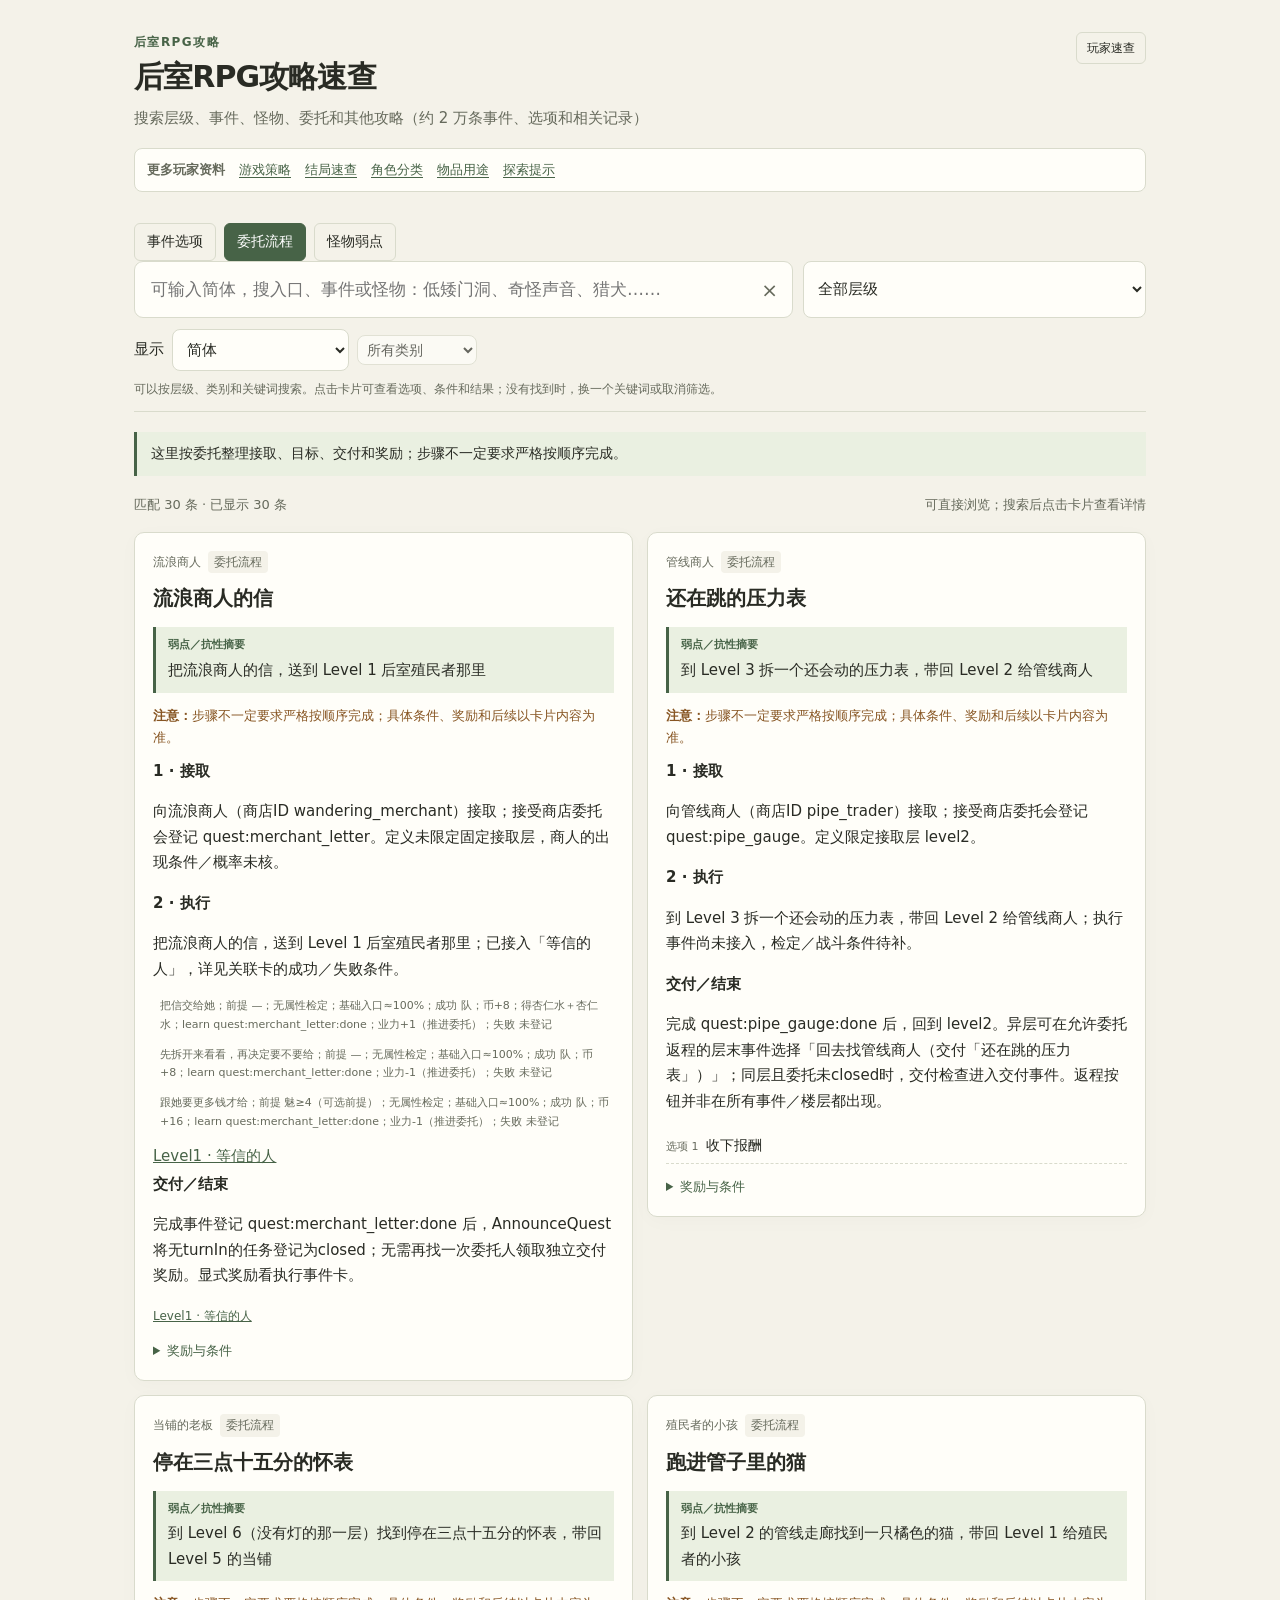
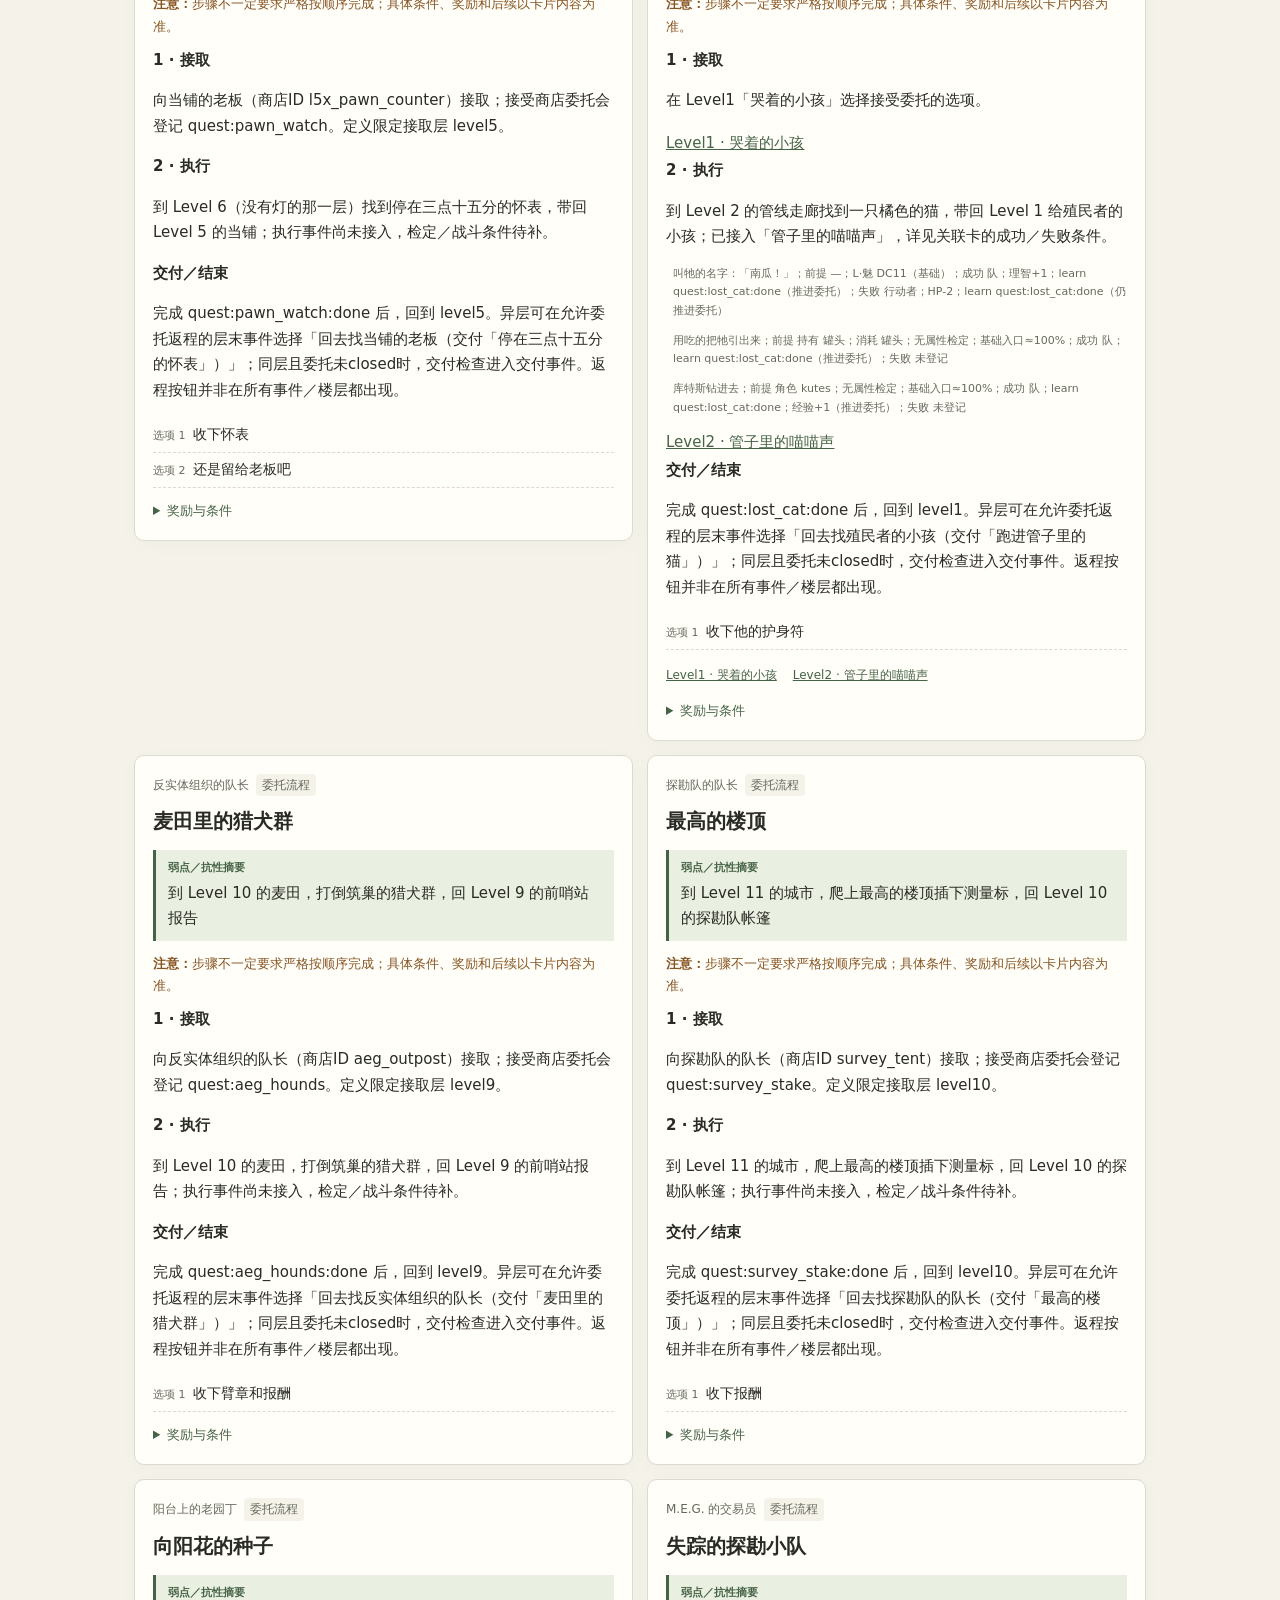
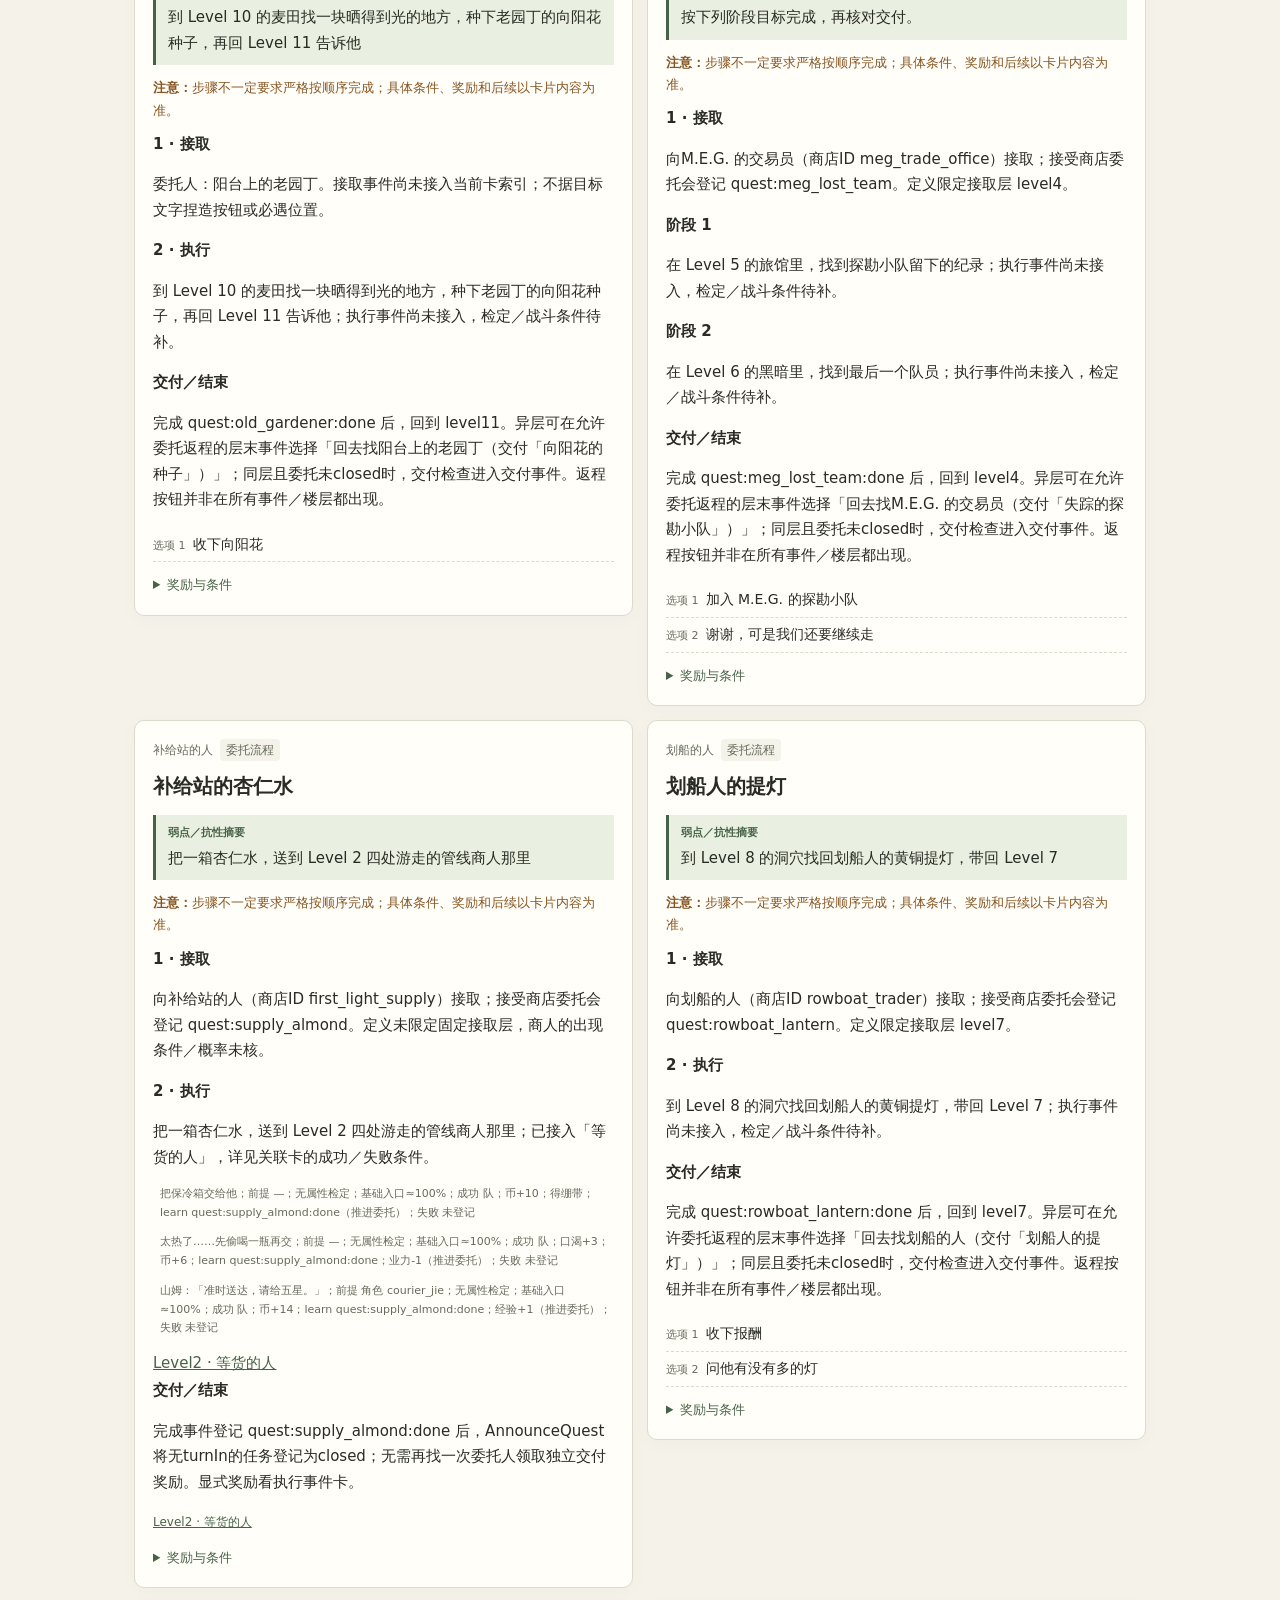
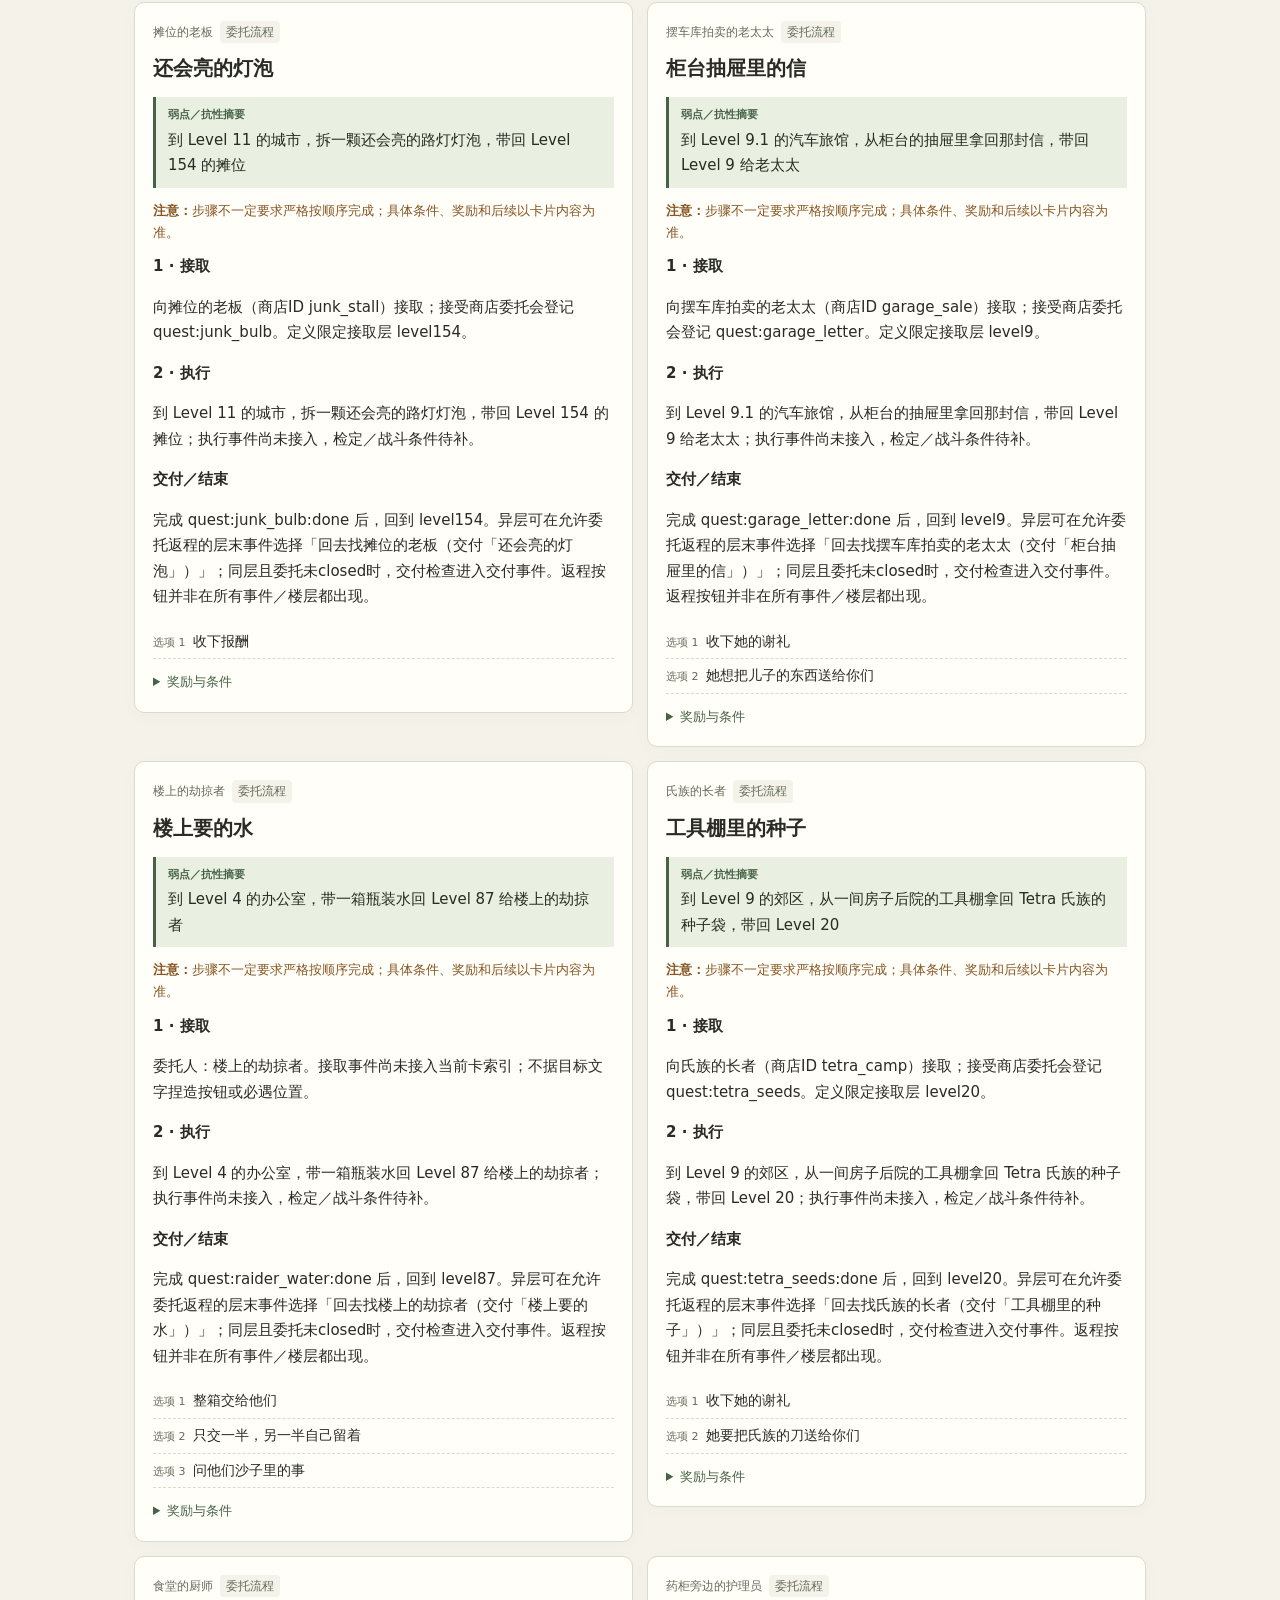
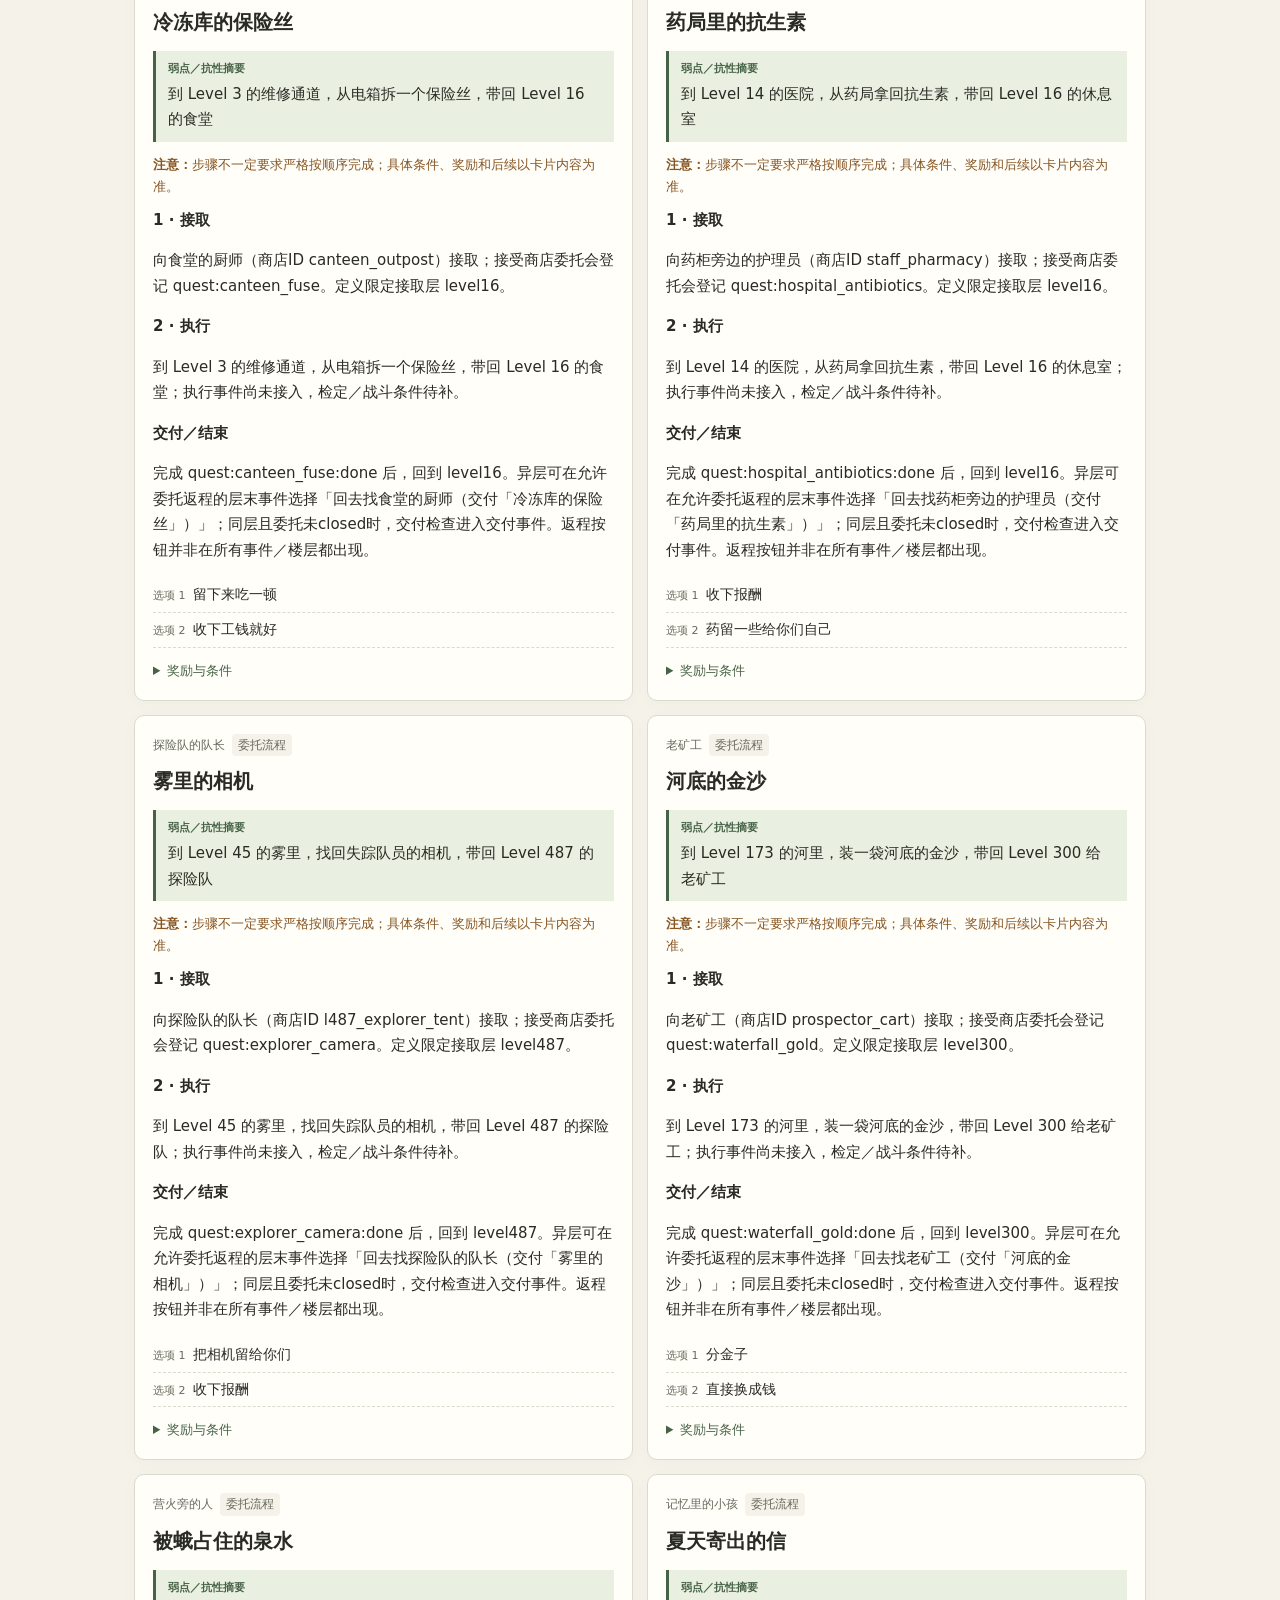
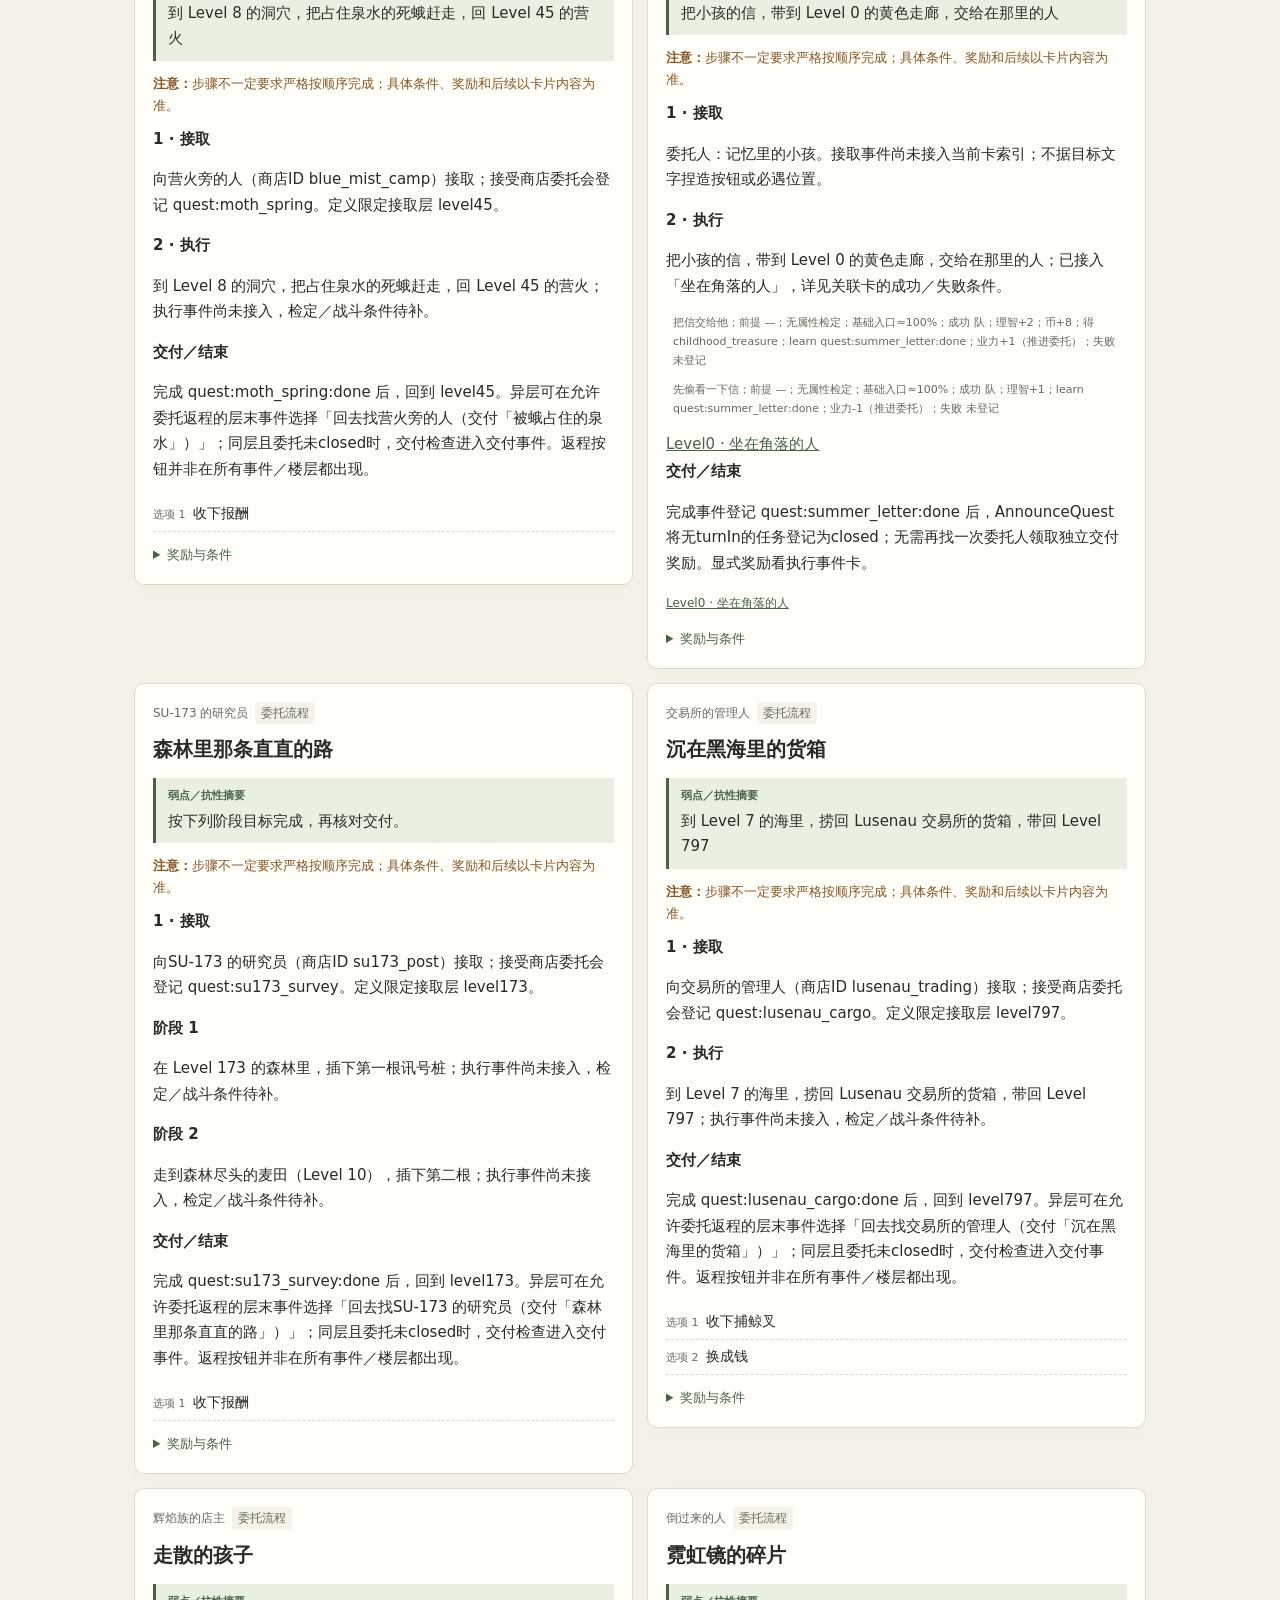
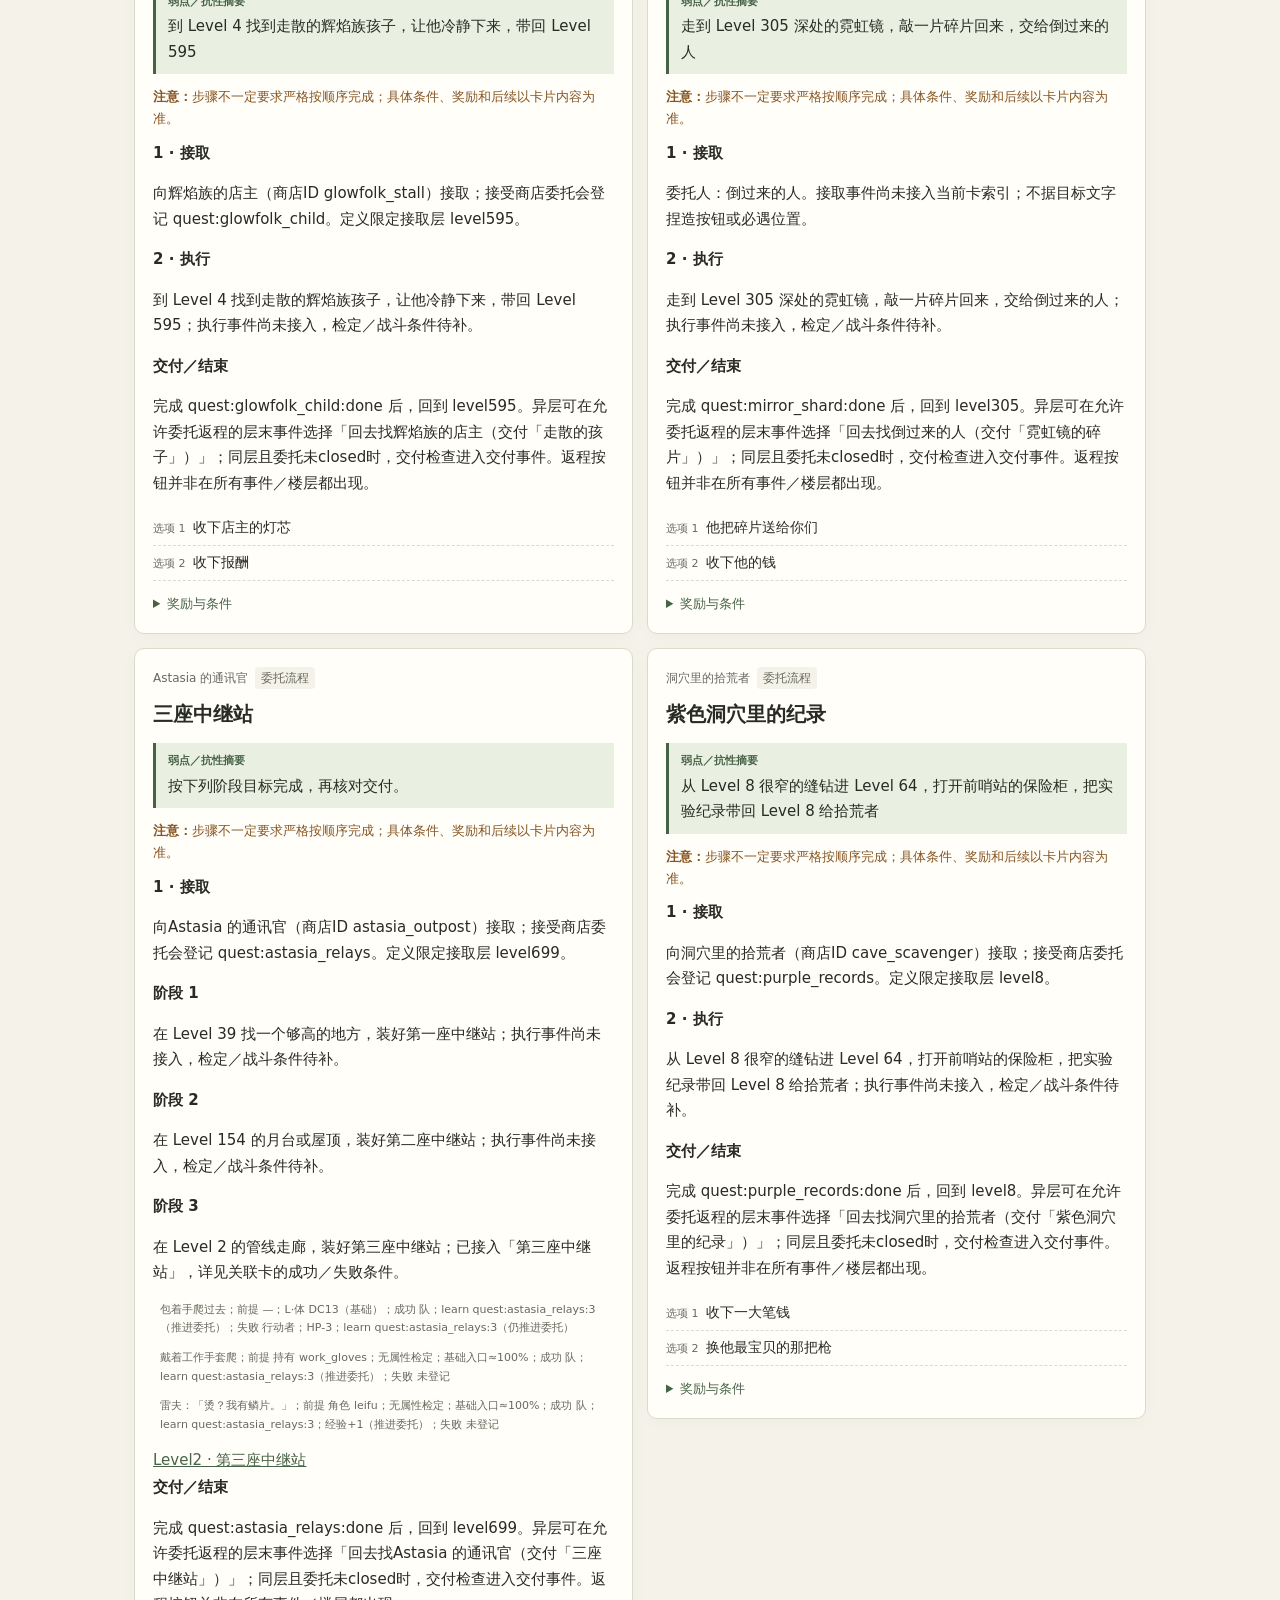
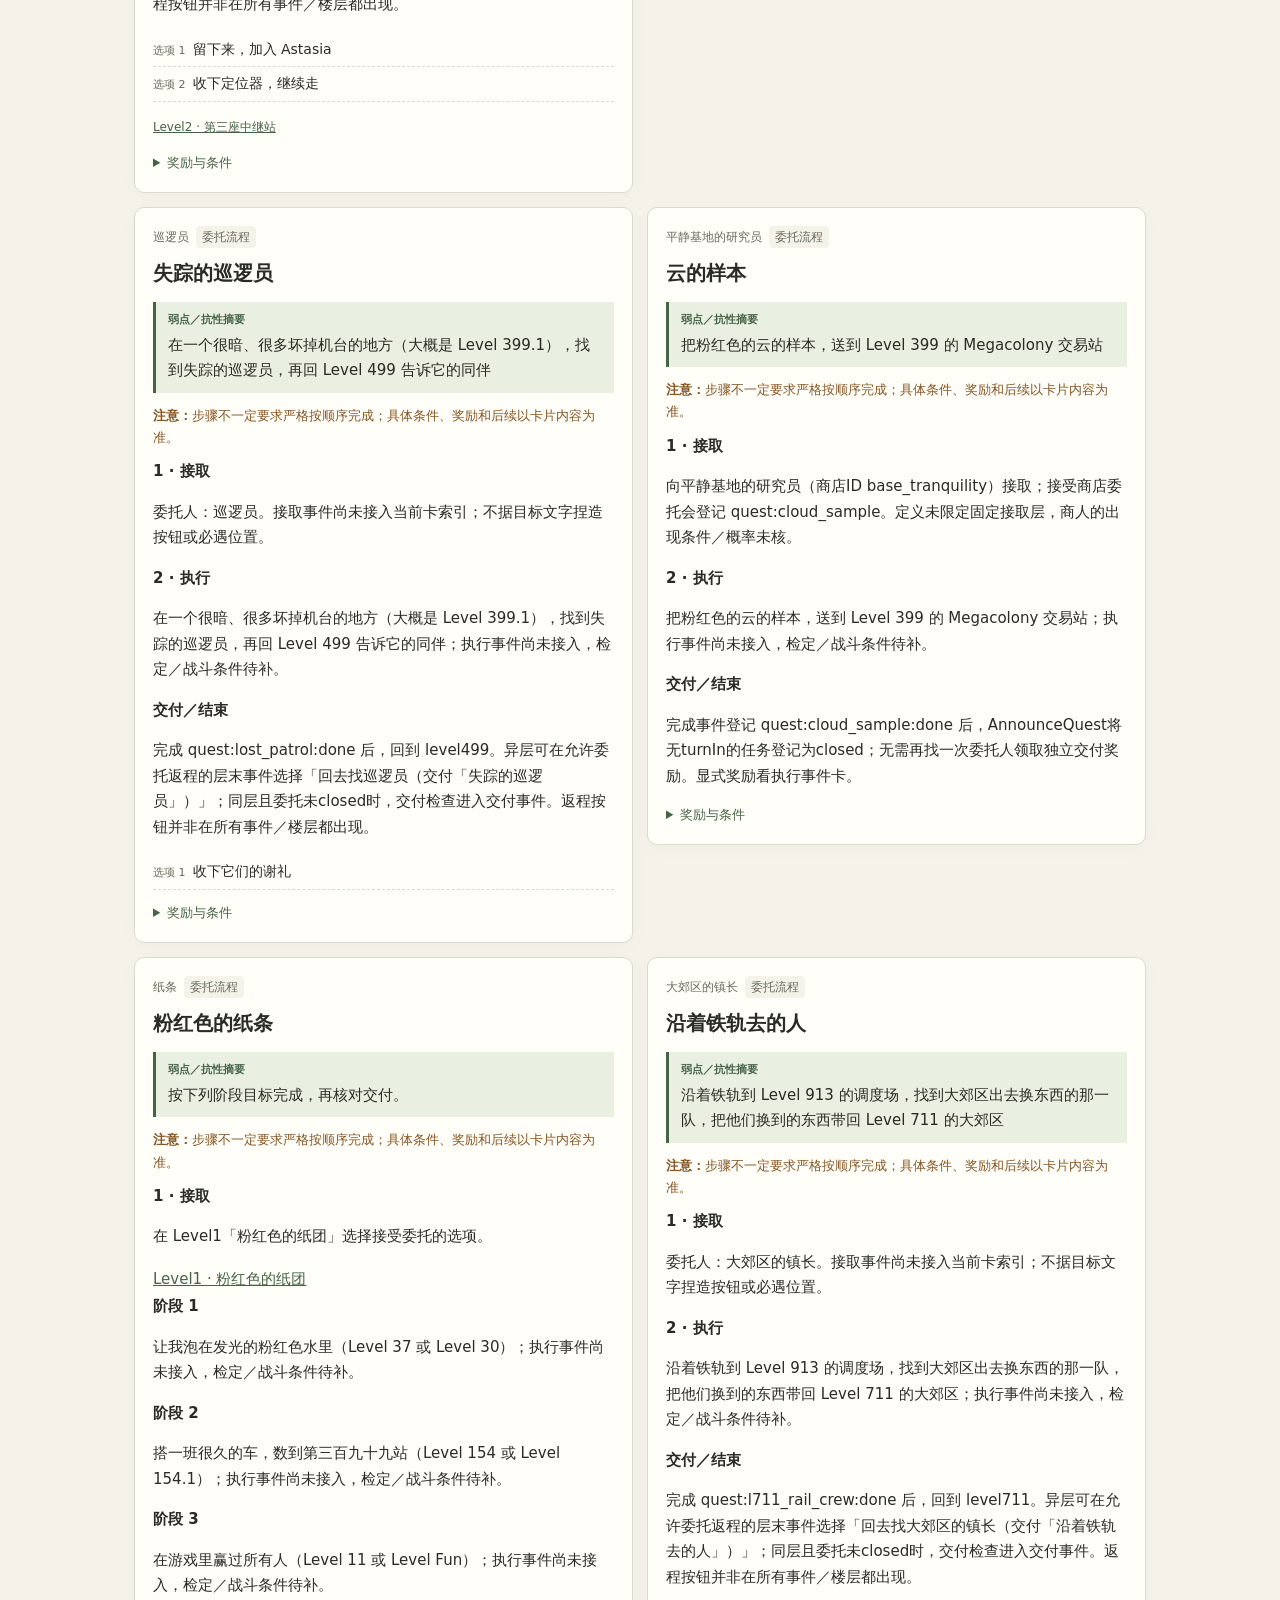
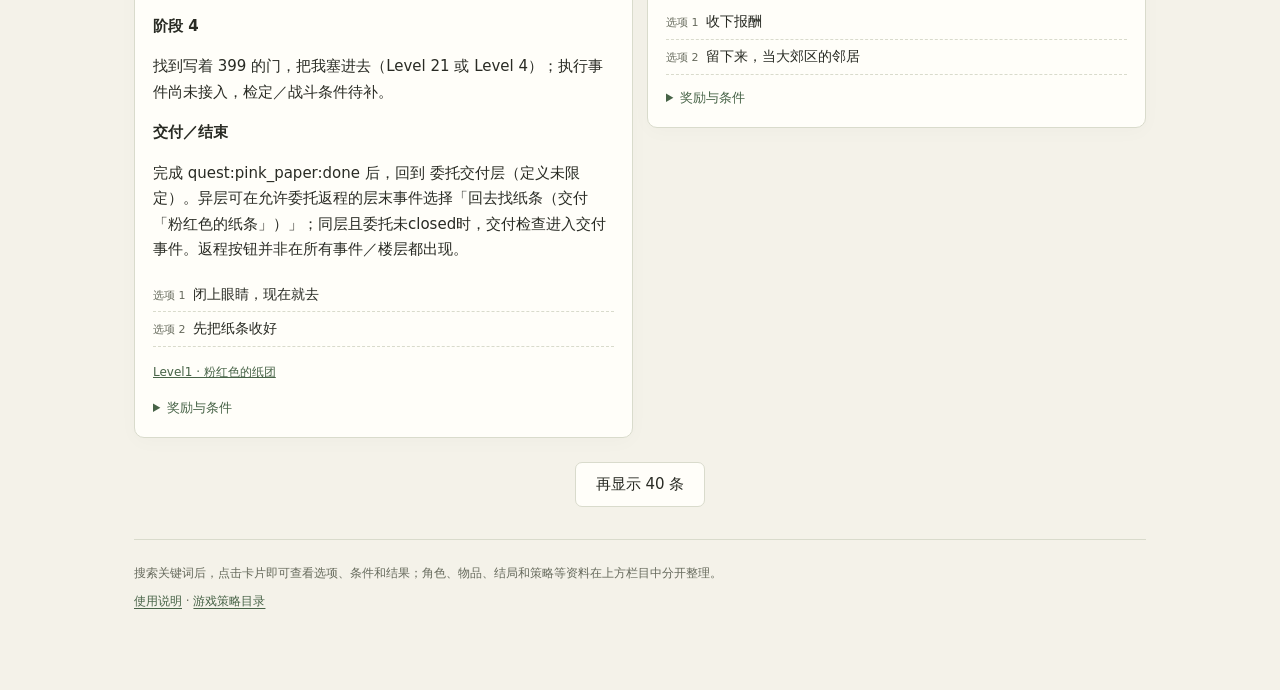
==== 委托攻略.html @ 02fa4f11 "后室探索手册" ====
<!doctype html><html lang="zh-CN"><meta charset="utf-8"><meta name="viewport" content="width=device-width,initial-scale=1"><title>后室RPG攻略速查</title><script>const p=new URLSearchParams(location.search);p.set('view','quests');location.replace('index.html?'+p.toString()+location.hash)</script><p><a href="index.html?view=quests">进入速查</a></p></html>
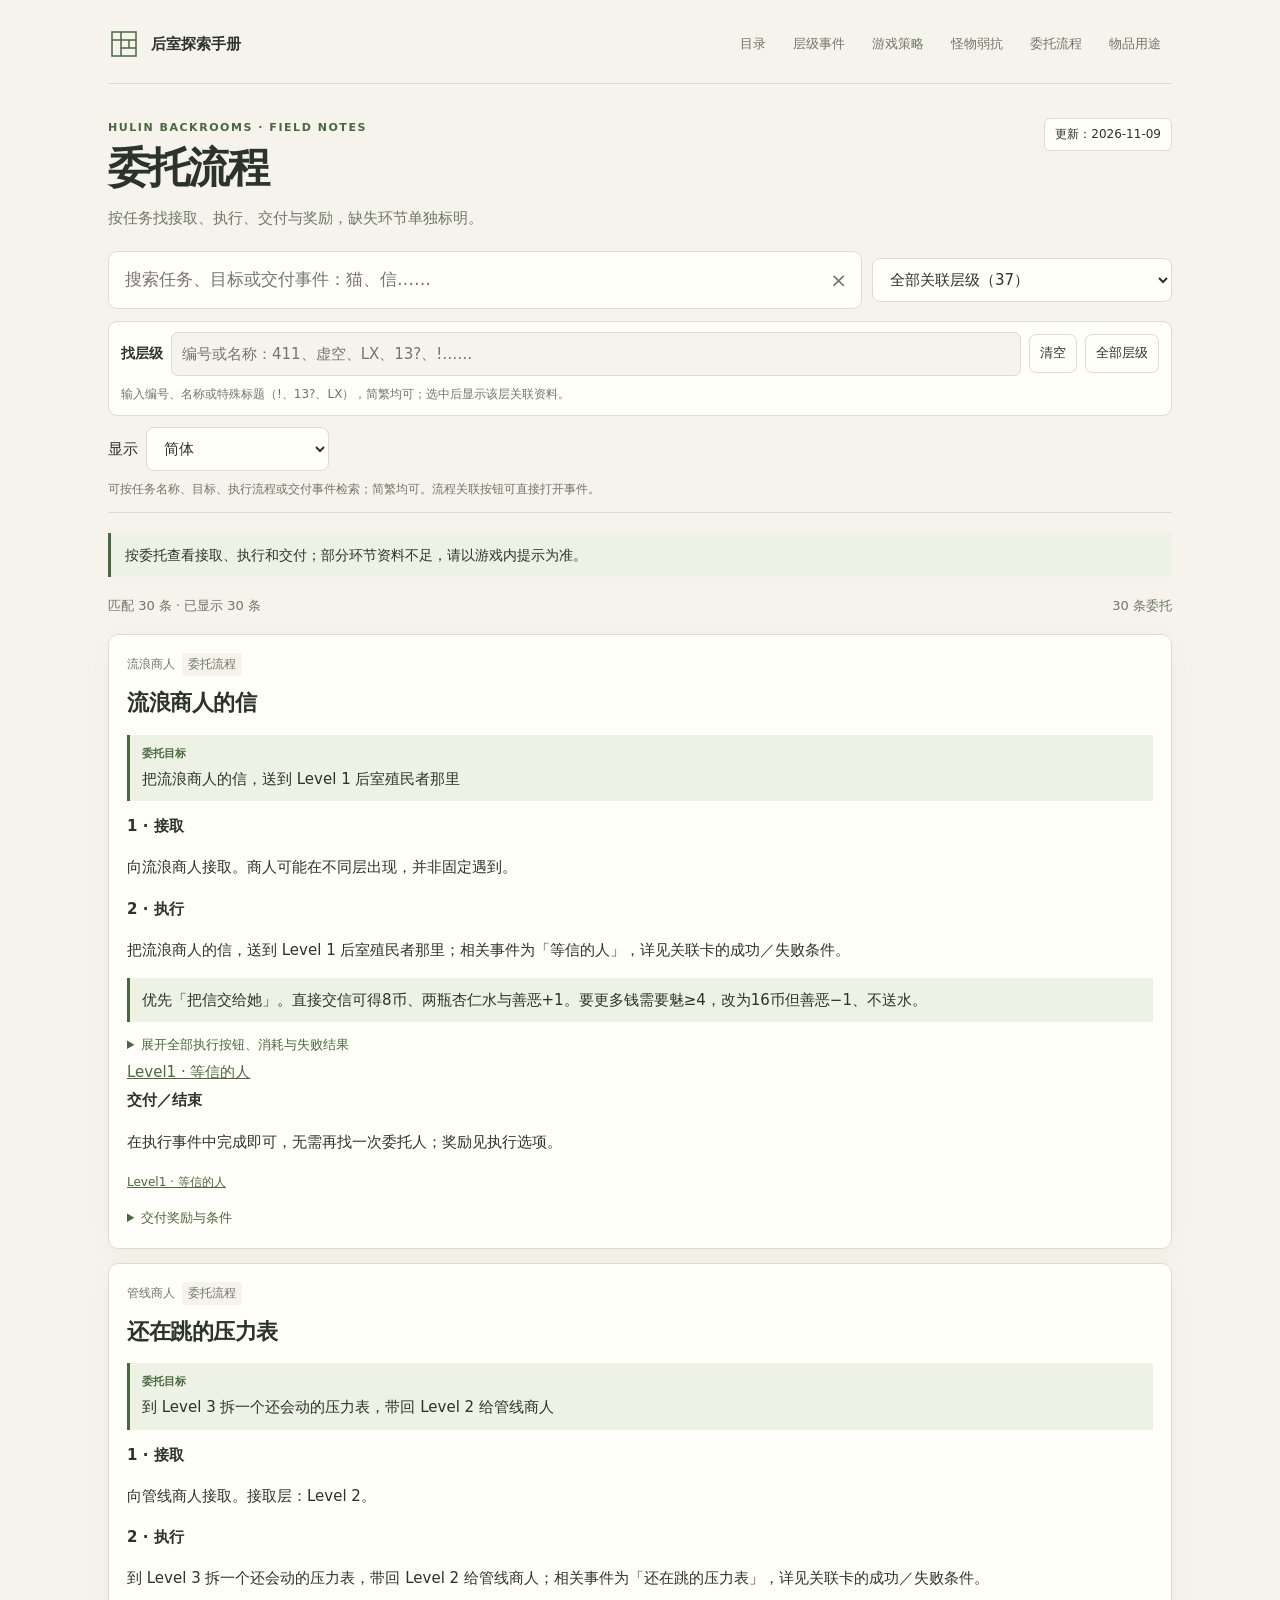
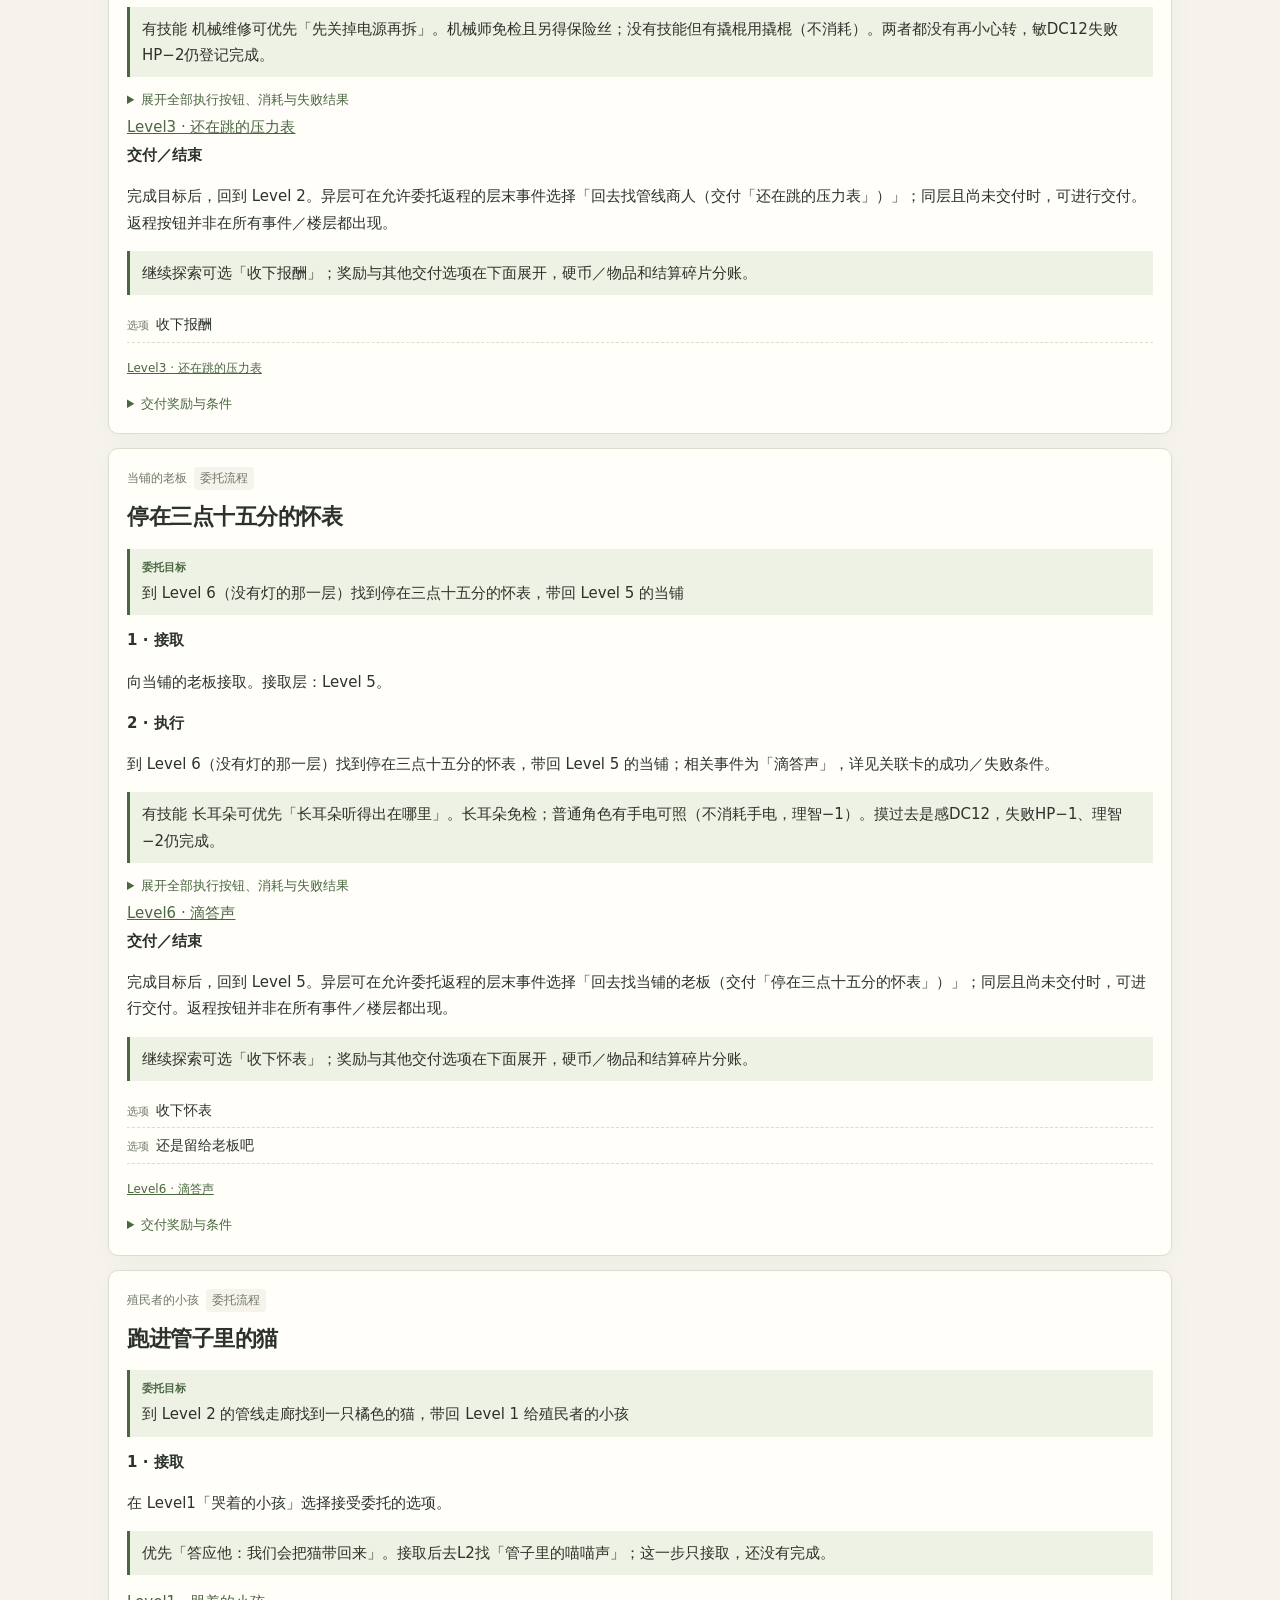
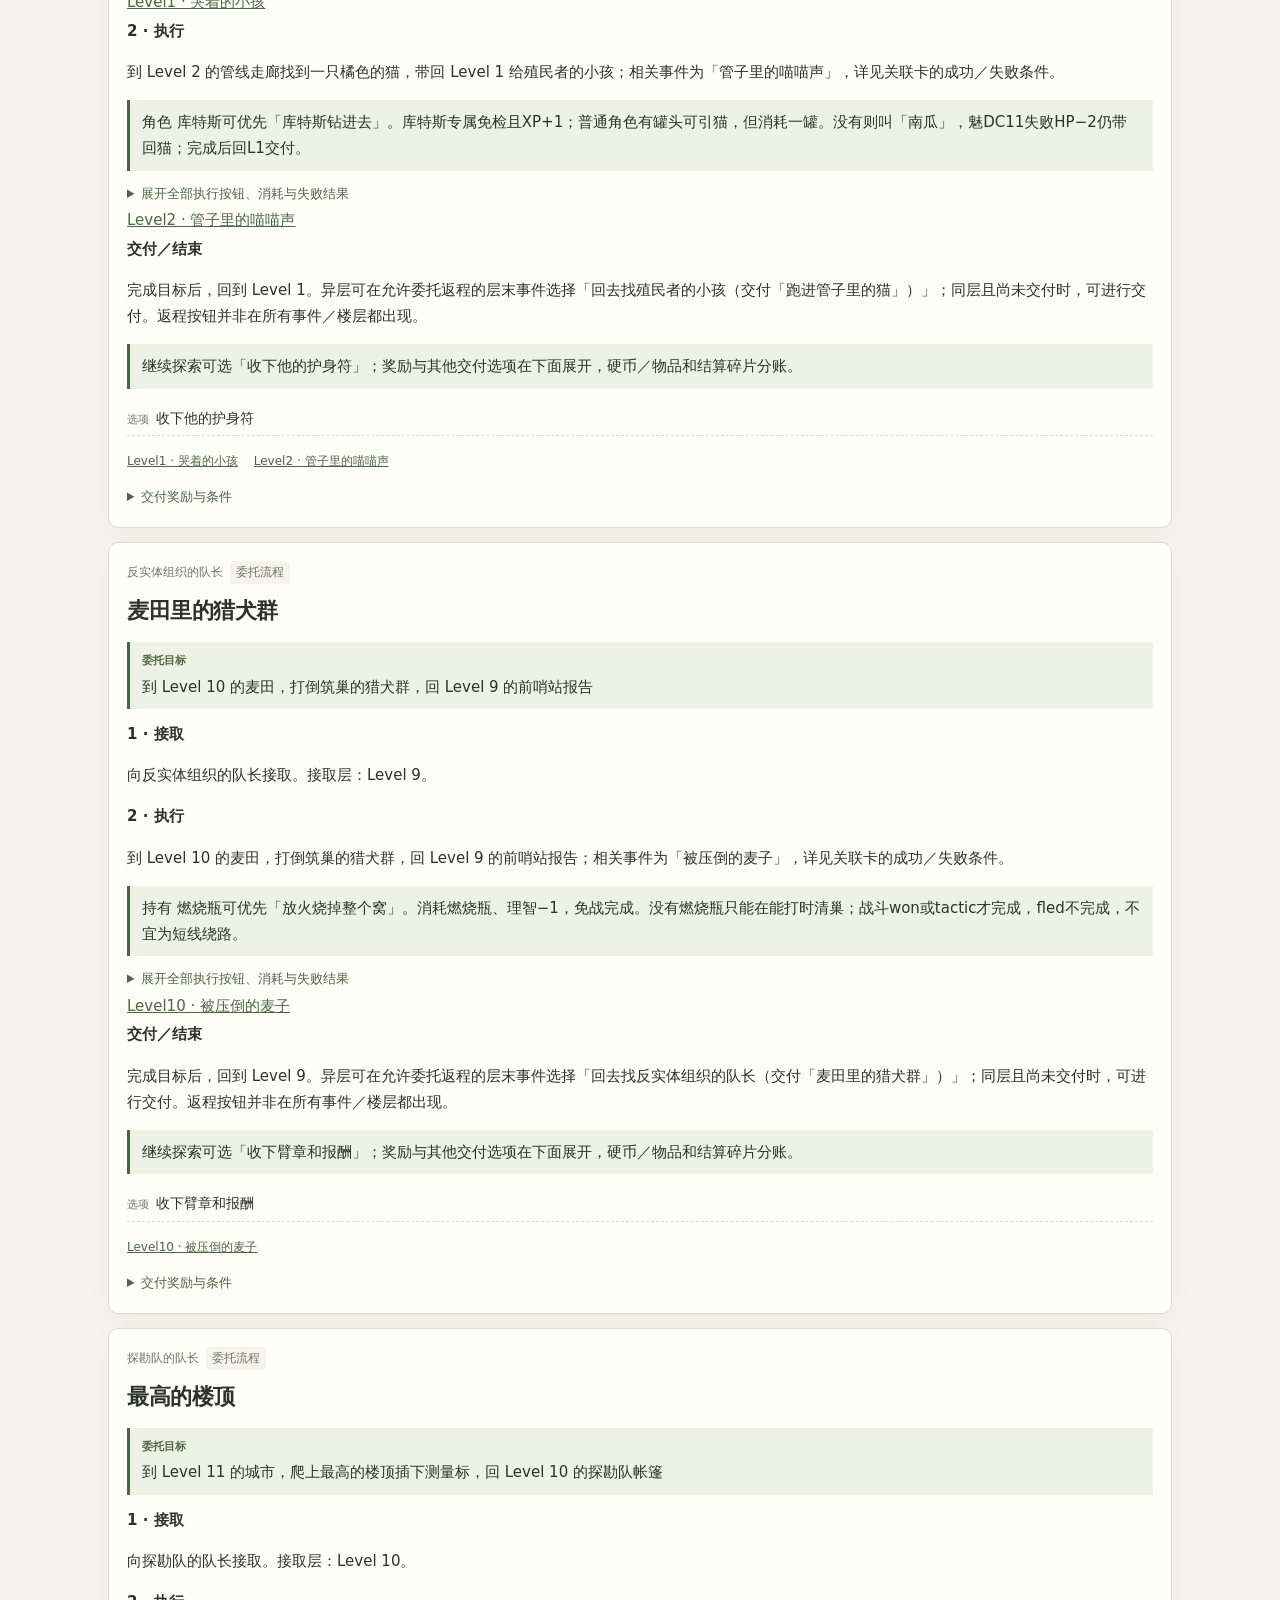
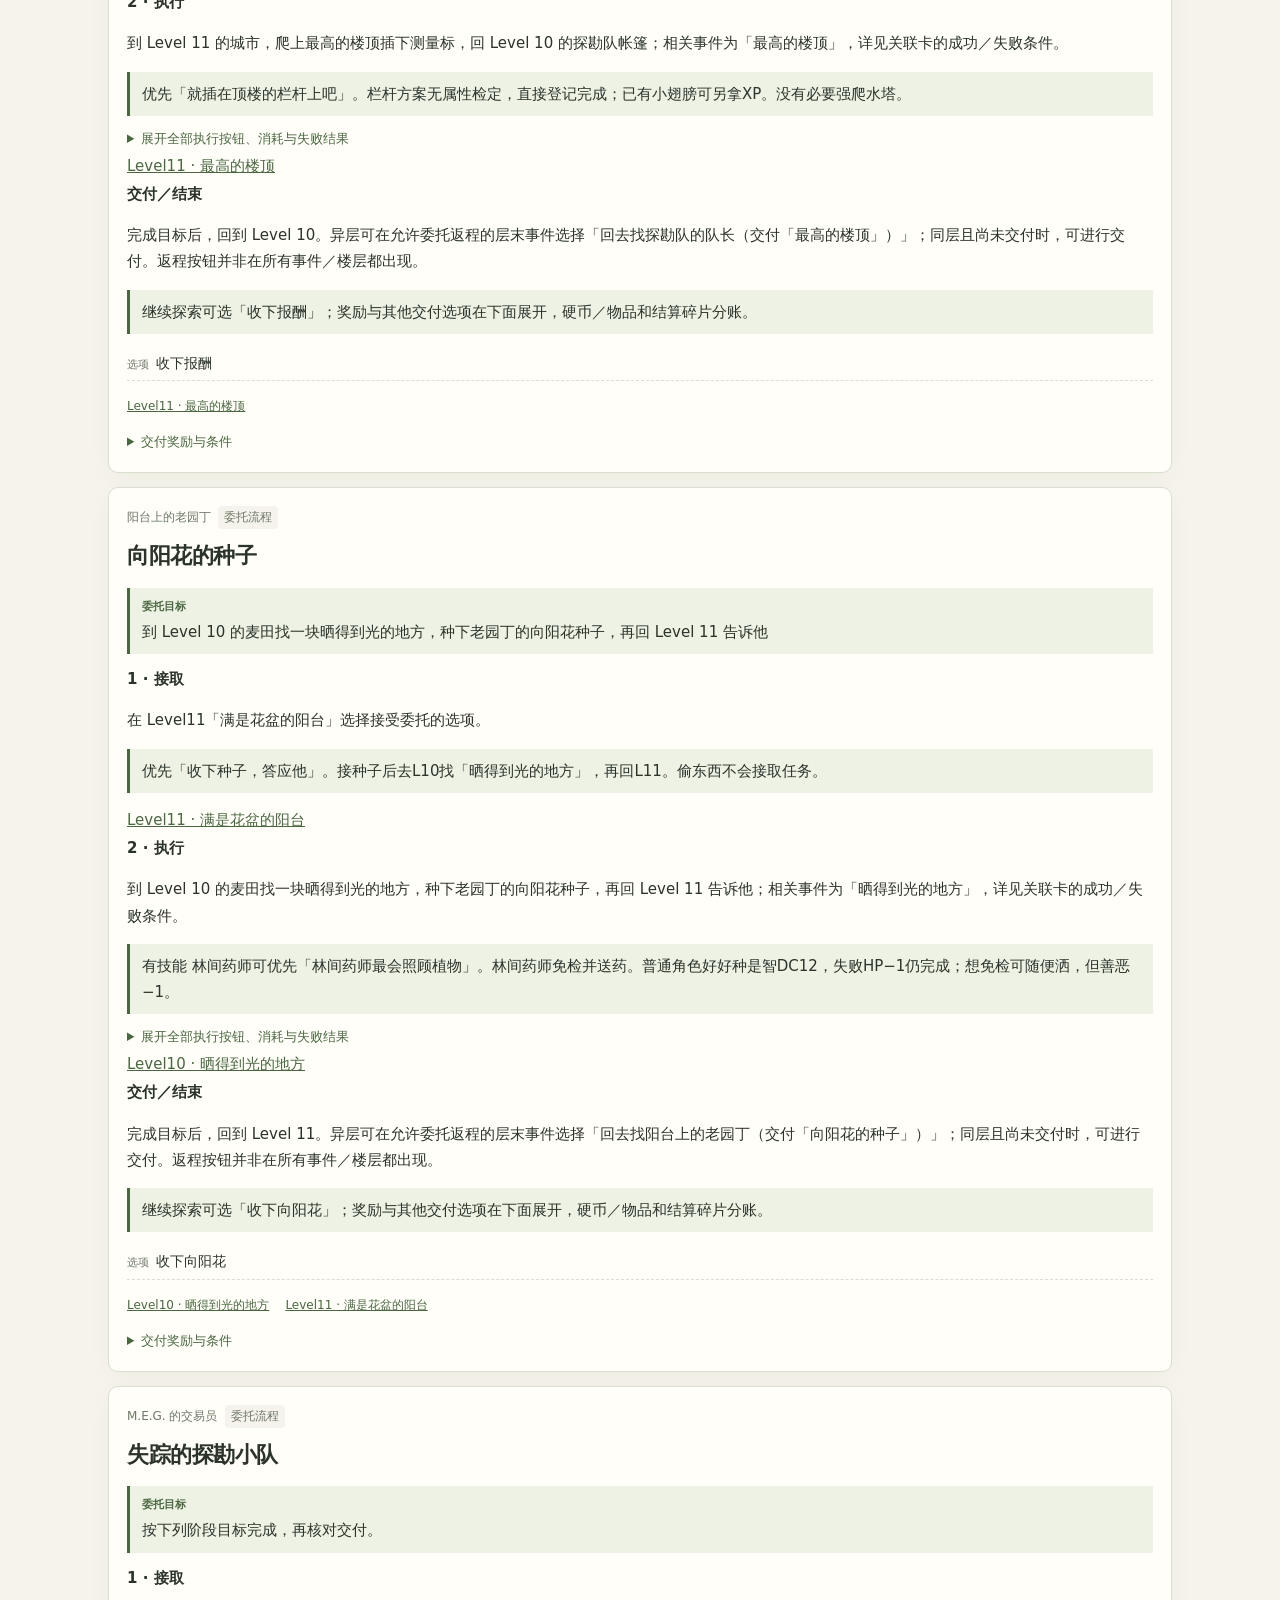
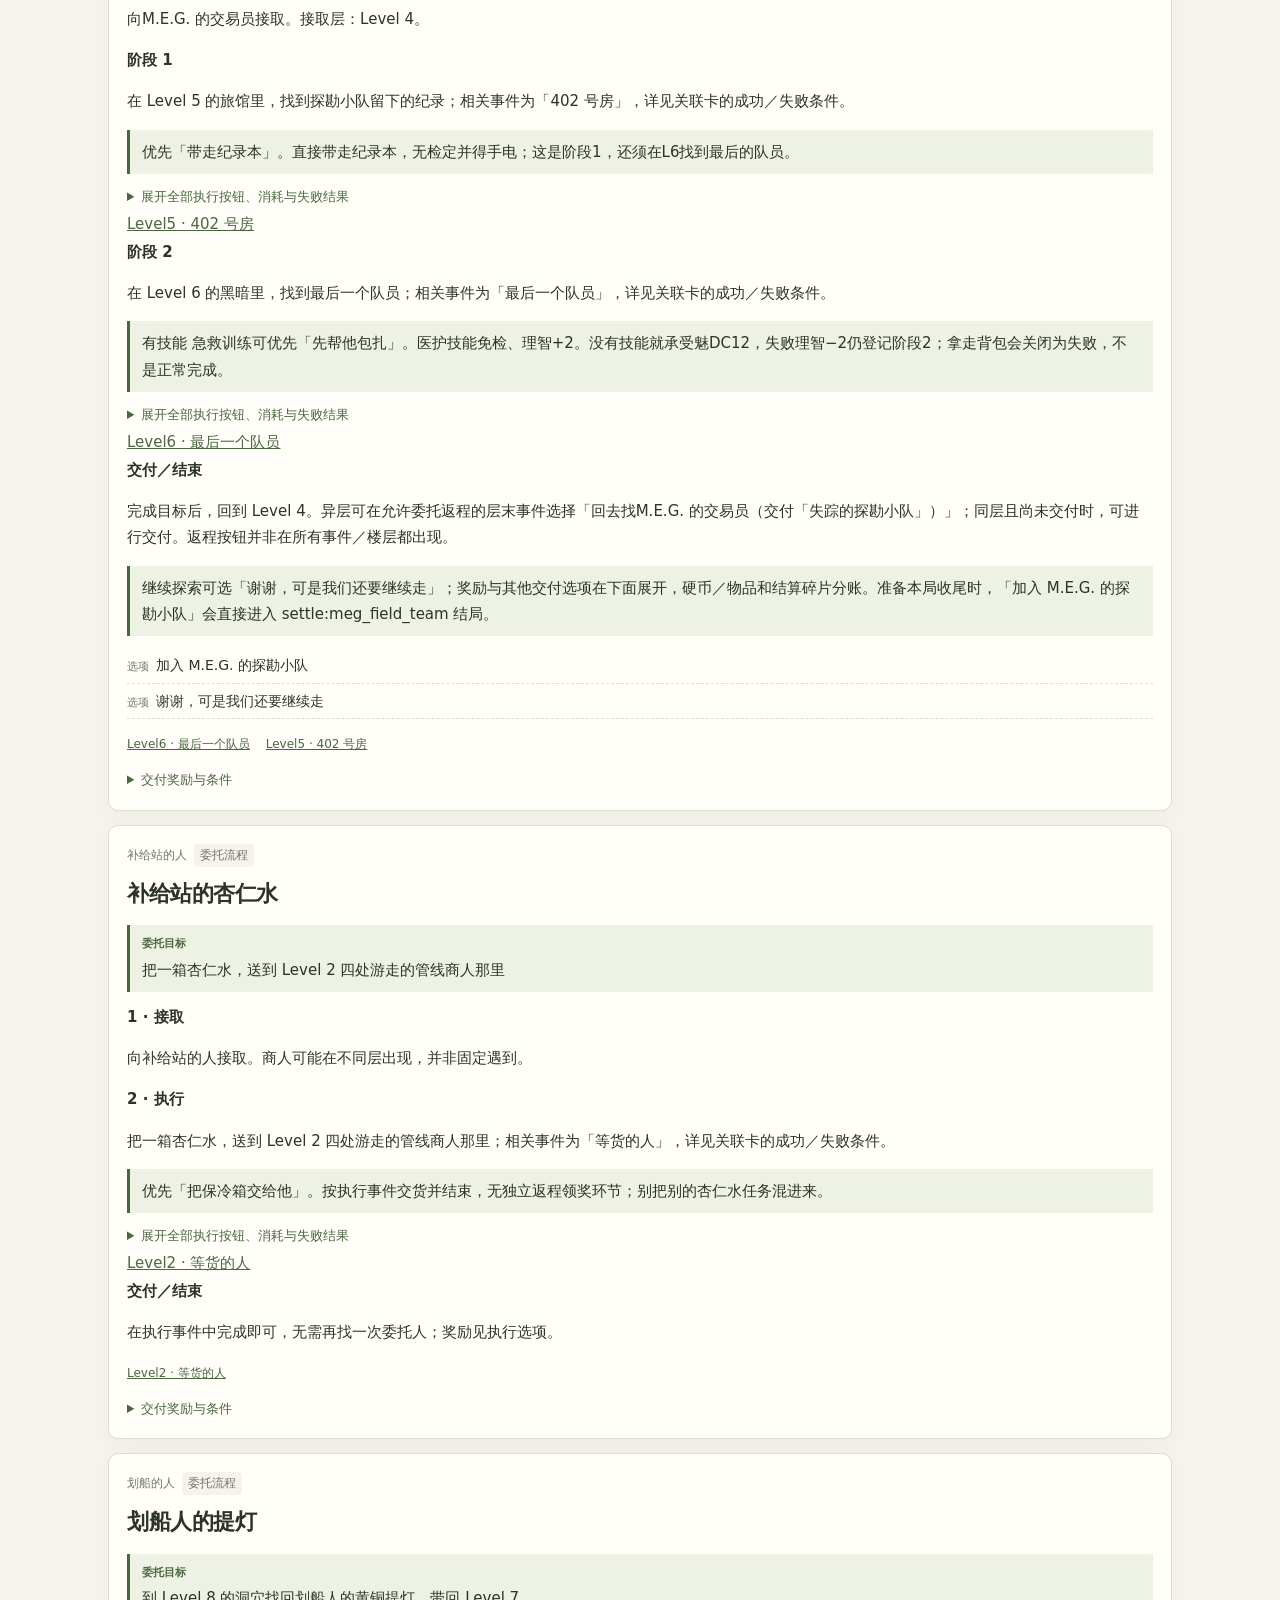
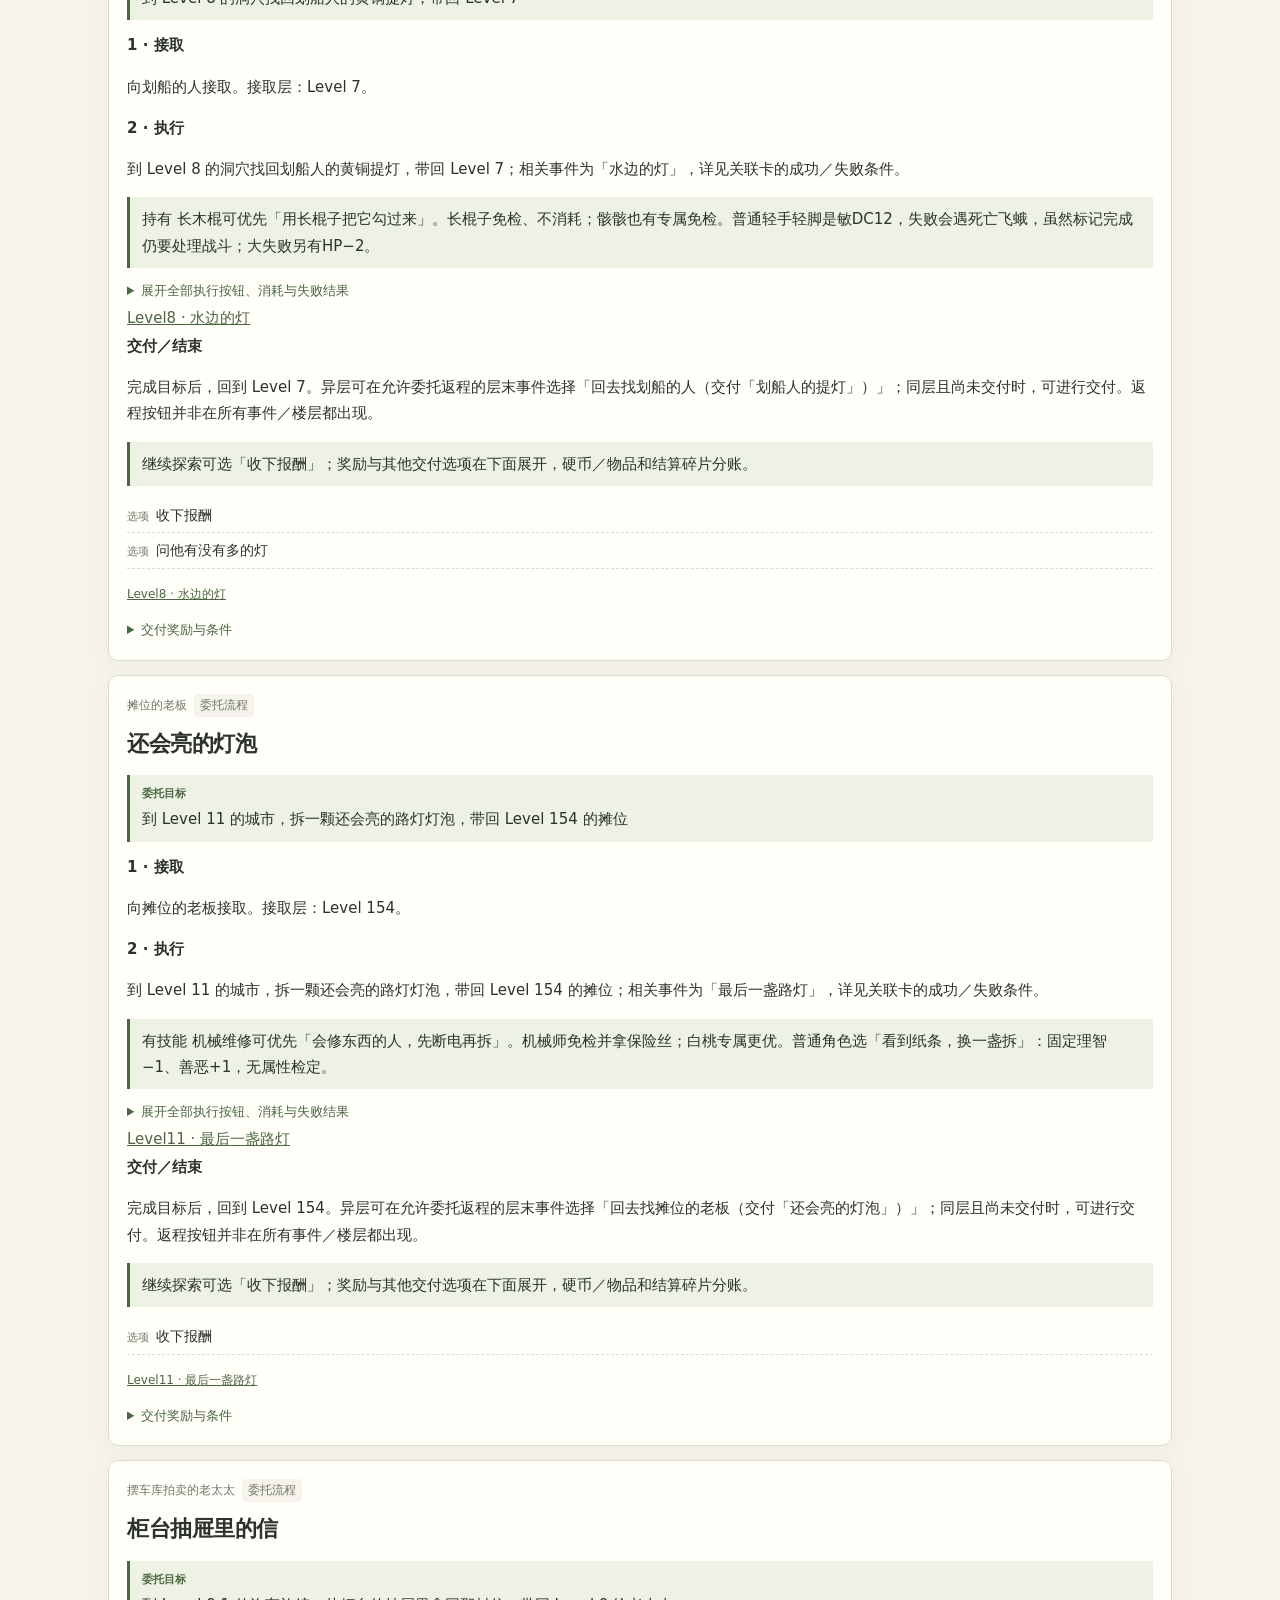
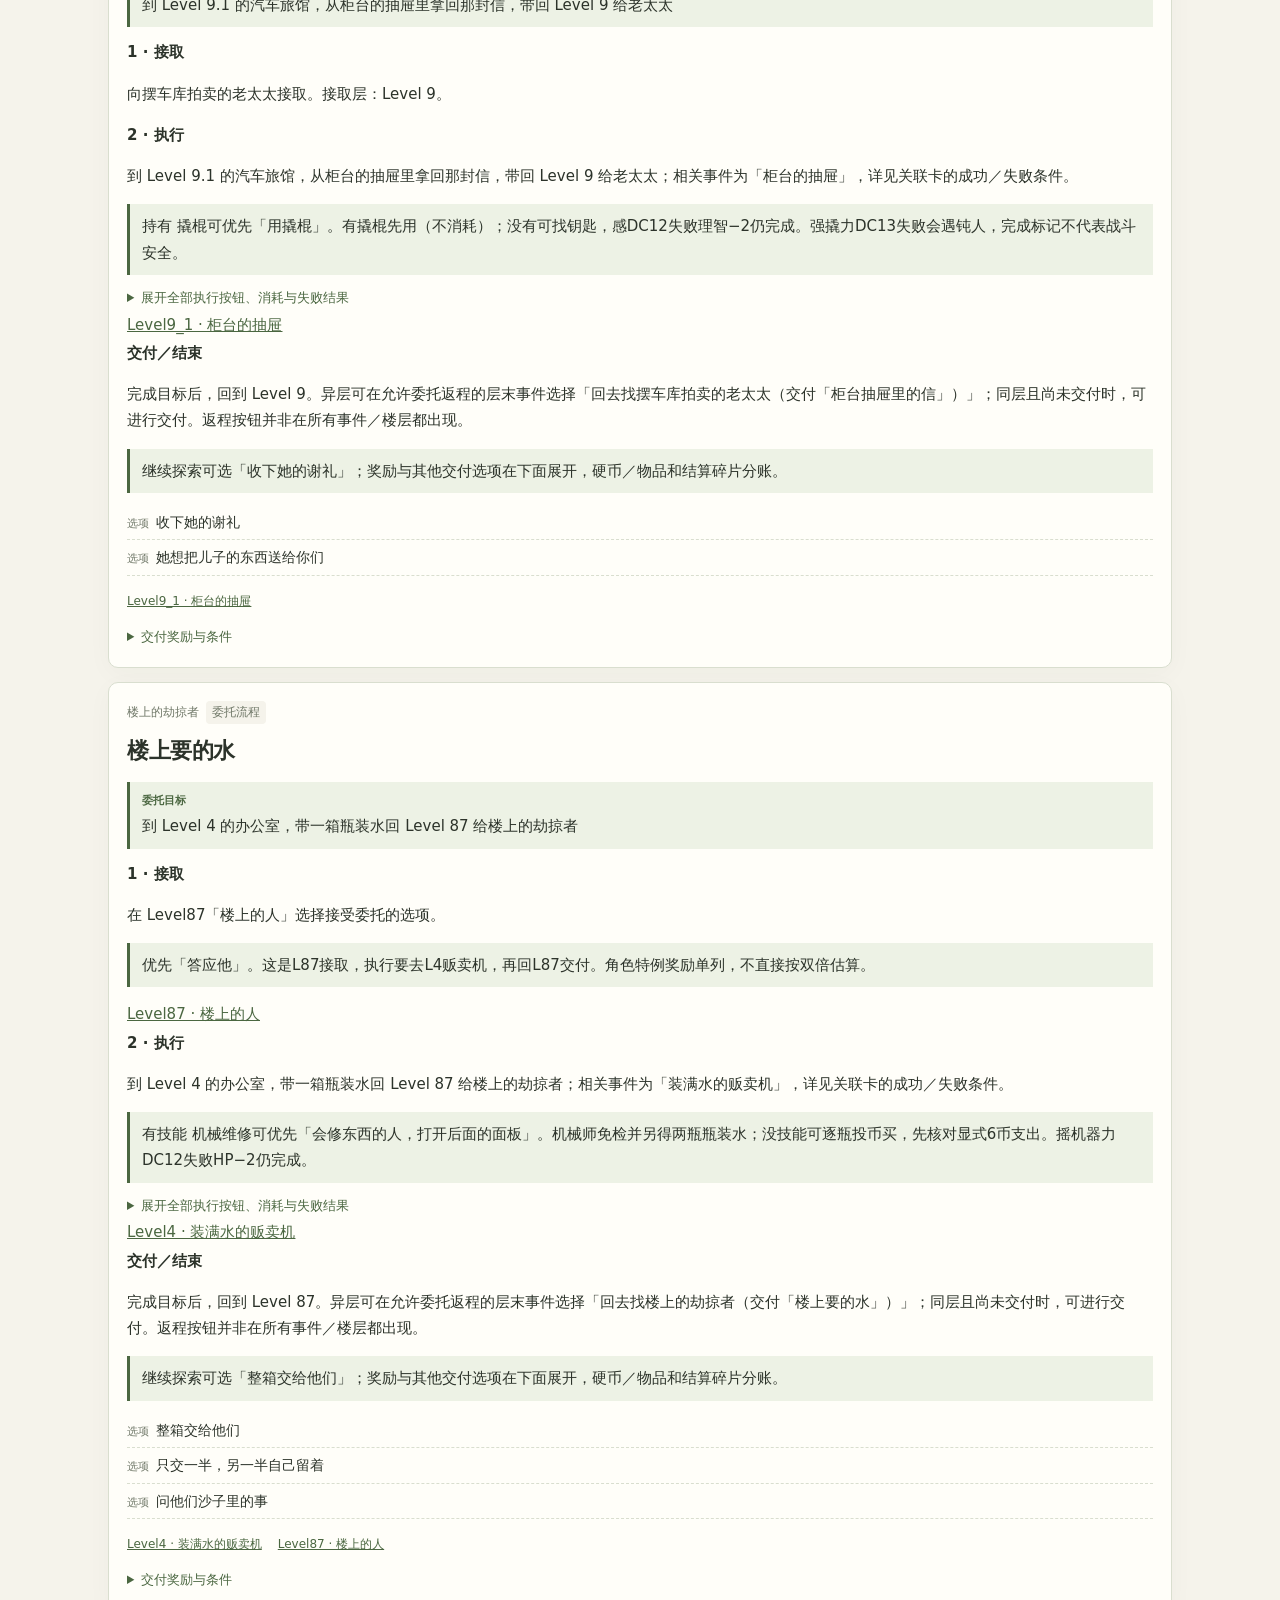
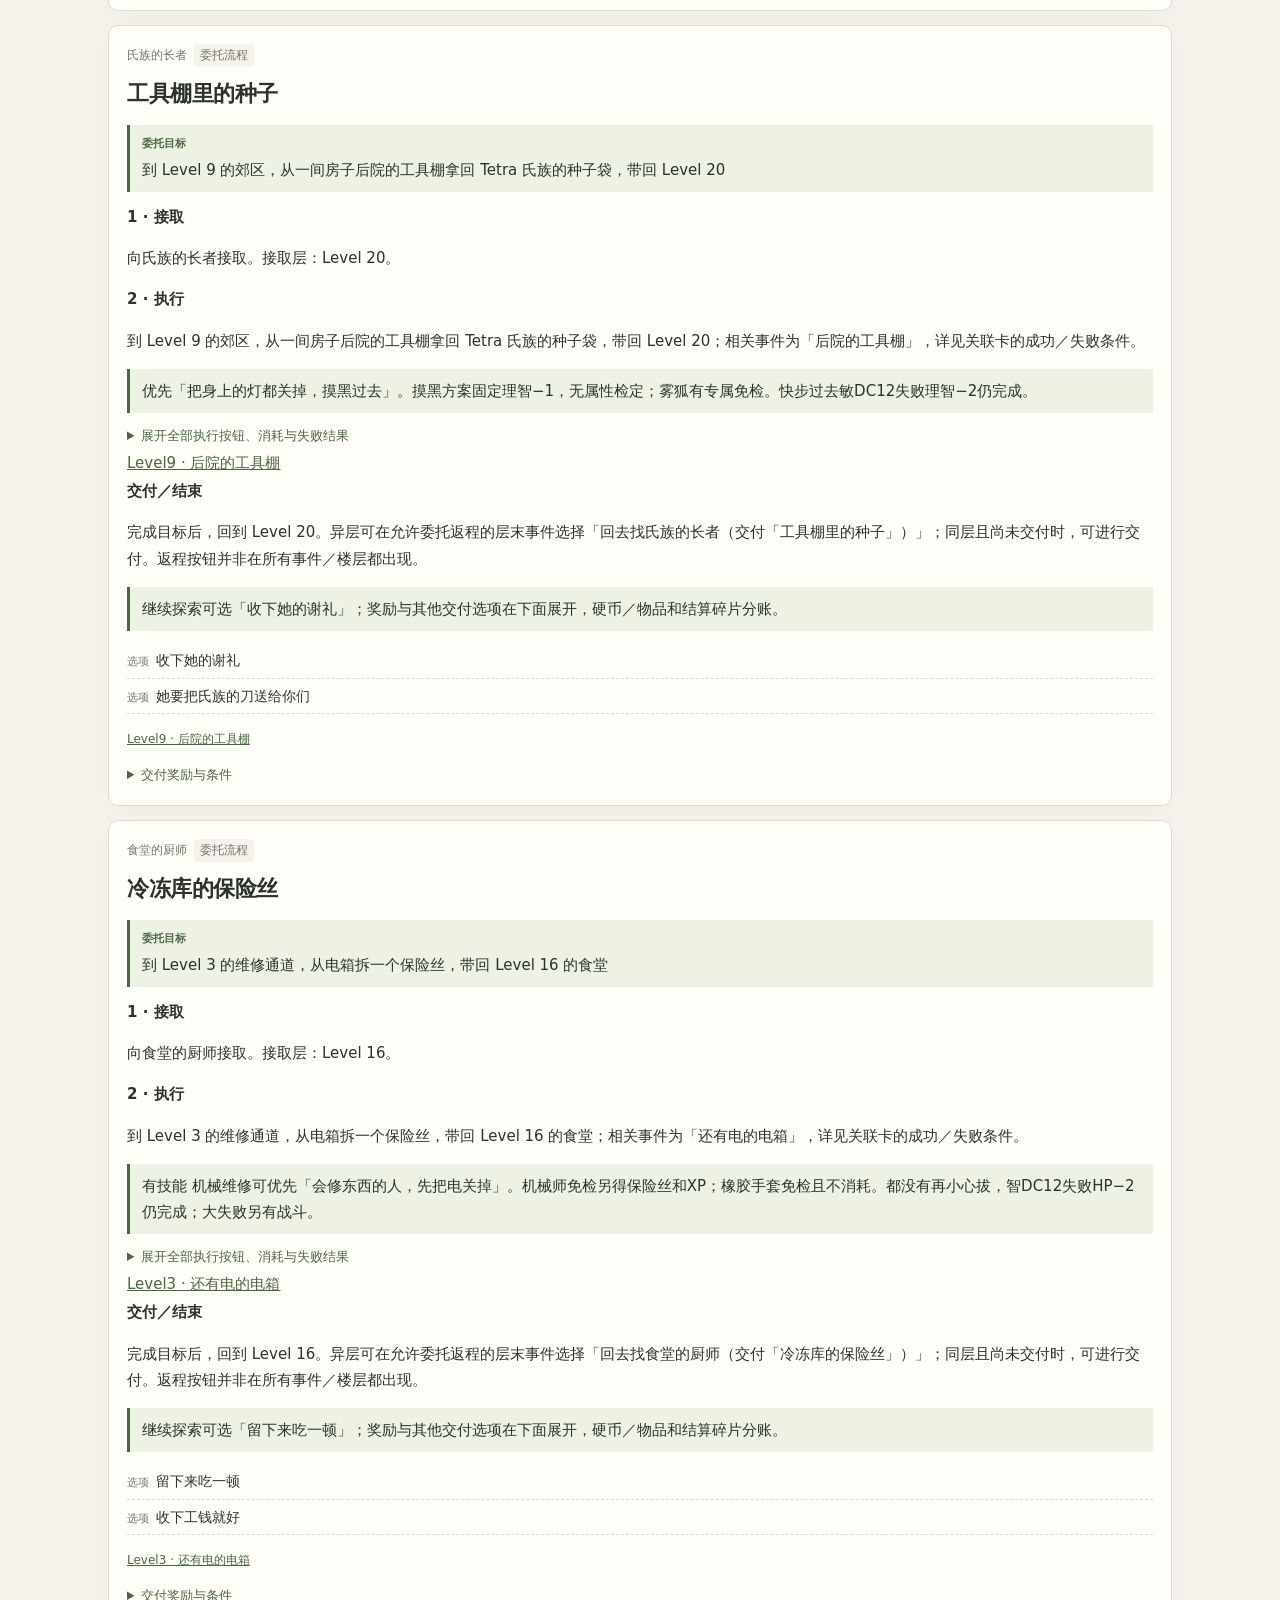
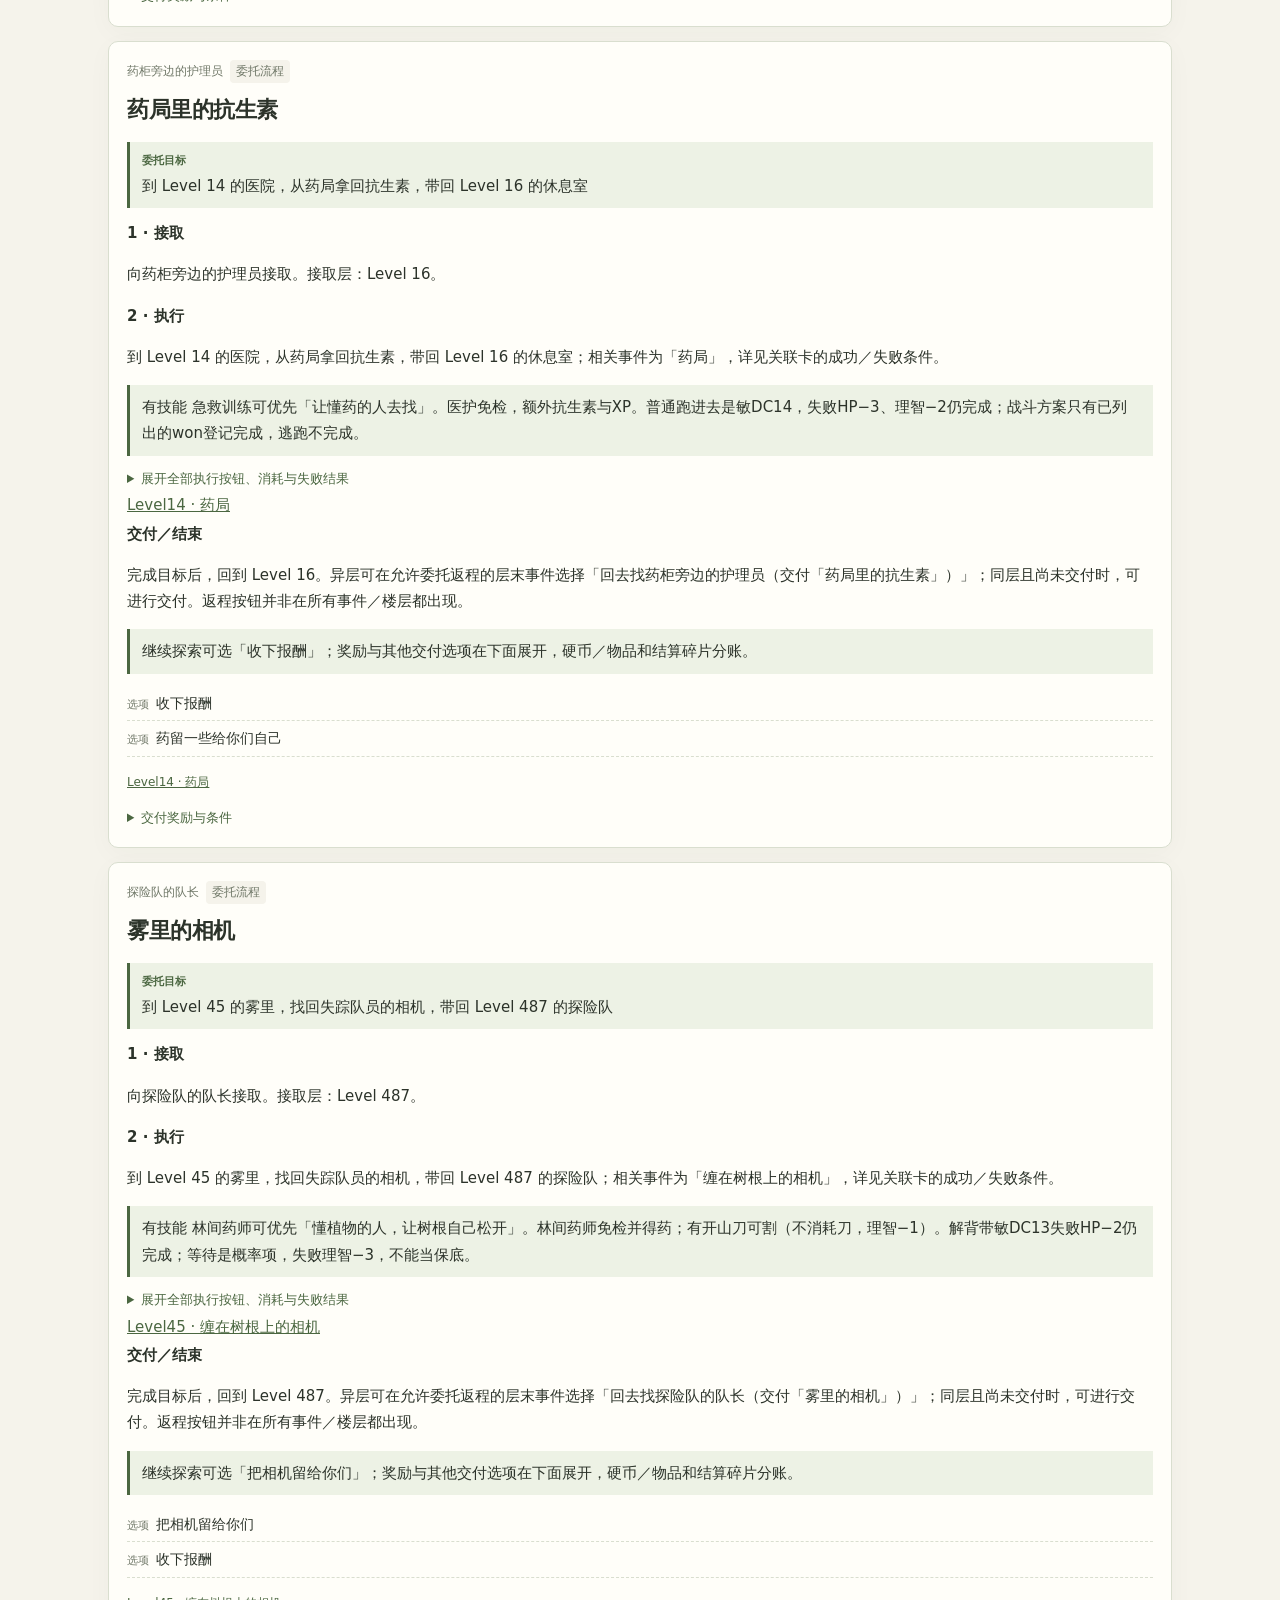
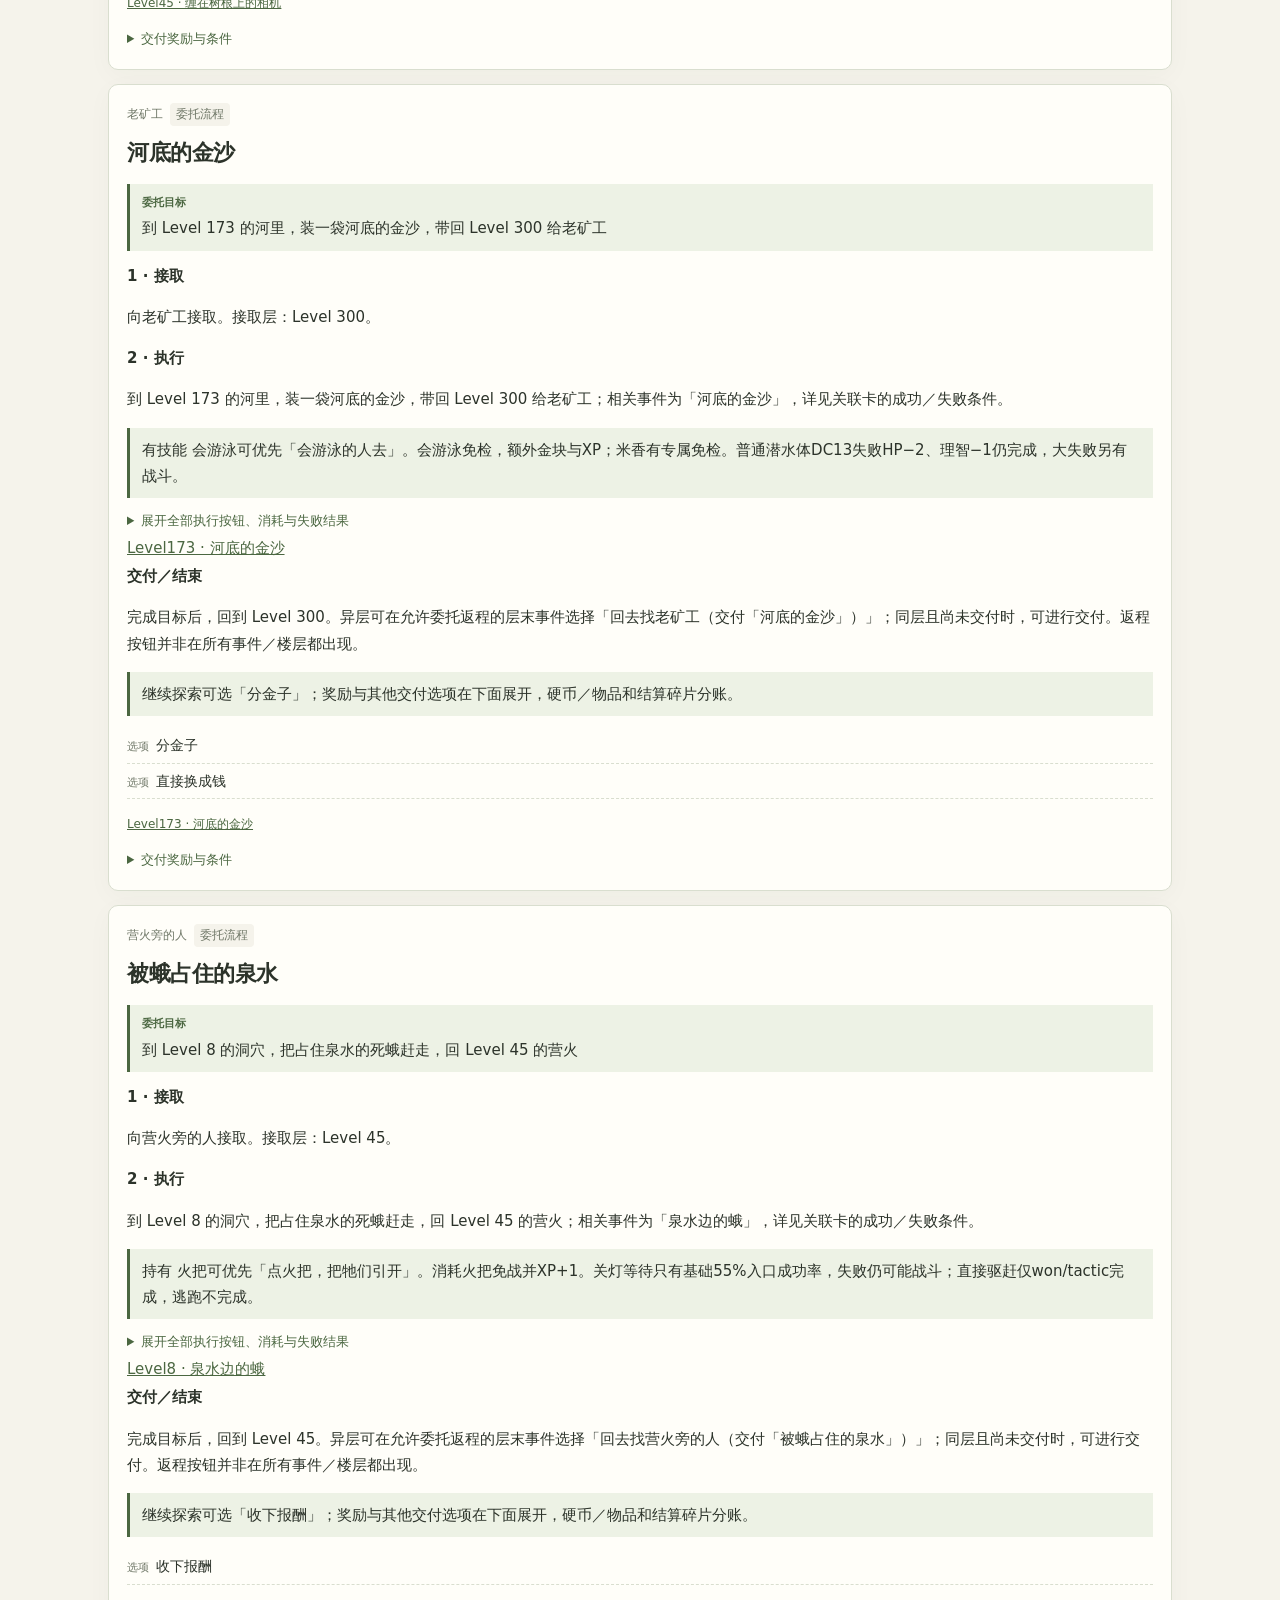
==== commit 5b811efb: "更新速查内容并加入提示术语与合成表" ====
--- a/委托攻略.html
+++ b/委托攻略.html
@@ -1 +1,267 @@
-<!doctype html><html lang="zh-CN"><meta charset="utf-8"><meta name="viewport" content="width=device-width,initial-scale=1"><title>后室RPG攻略速查</title><script>const p=new URLSearchParams(location.search);p.set('view','quests');location.replace('index.html?'+p.toString()+location.hash)</script><p><a href="index.html?view=quests">进入速查</a></p></html>+<!doctype html>
+<html lang="zh-CN">
+<head>
+<meta charset="utf-8">
+<meta name="viewport" content="width=device-width, initial-scale=1">
+<title>后室RPG · 委托流程</title>
+<style>
+:root{color-scheme:light dark;--bg:#f4f2e9;--panel:#fffef9;--ink:#292b24;--muted:#666a5c;--line:#d9dbcc;--accent:#476347;--soft:#eaf0e1;--risk:#875522;--shadow:0 4px 20px #292b2406}
+*{box-sizing:border-box}body{margin:0;background:var(--bg);color:var(--ink);font:15px/1.7 system-ui,-apple-system,"PingFang SC","Microsoft YaHei",sans-serif}button,input,select{font:inherit;color:inherit}button,select{cursor:pointer}button:focus-visible,input:focus-visible,select:focus-visible,summary:focus-visible,a:focus-visible{outline:3px solid #769d60;outline-offset:3px}a{color:var(--accent);text-underline-offset:3px}main{max-width:1060px;margin:0 auto;padding:32px 24px 72px}header{display:flex;justify-content:space-between;align-items:flex-start;gap:20px}h1{font-size:30px;line-height:1.3;margin:5px 0 10px;letter-spacing:-.03em}h2{font-size:20px;margin:0}.eyebrow{font-size:12px;letter-spacing:.12em;color:var(--accent);font-weight:700}.subtitle{margin:0;color:var(--muted)}.badge{font-size:12px;white-space:nowrap;border:1px solid var(--line);padding:5px 10px;border-radius:6px}.toolbar{position:sticky;top:0;z-index:5;background:var(--bg);padding:20px 0 12px;border-bottom:1px solid var(--line);margin-bottom:20px}.search-row{display:flex;gap:10px}.search-wrap{flex:1;position:relative}.search-wrap input{width:100%;padding:13px 45px 13px 16px;background:var(--panel);border:1px solid var(--line);border-radius:9px;font-size:17px}.clear{position:absolute;right:5px;top:7px;background:none;border:0;padding:5px 10px;color:var(--muted);font-size:20px}select{border:1px solid var(--line);border-radius:8px;background:var(--panel);padding:10px;min-width:145px}.filters{display:flex;align-items:center;flex-wrap:wrap;gap:8px;margin-top:11px}.goal{background:transparent;border:1px solid var(--line);border-radius:6px;padding:6px 12px;font-size:14px}.goal[aria-pressed=true]{background:var(--accent);color:#fff;border-color:var(--accent)}.filter-kind{min-width:120px;font-size:14px;padding:5px}.hint{font-size:12px;color:var(--muted);margin:8px 0 0}.status{display:flex;justify-content:space-between;gap:12px;color:var(--muted);font-size:13px;margin:16px 0}.route-note{border-left:3px solid var(--accent);padding:10px 14px;background:var(--soft);font-size:14px;margin-bottom:18px}.cards{display:grid;grid-template-columns:1fr 1fr;gap:14px;align-items:start}.card{background:var(--panel);border:1px solid var(--line);border-radius:10px;padding:18px;box-shadow:var(--shadow);scroll-margin-top:200px}.meta{display:flex;gap:7px;align-items:center;font-size:12px;color:var(--muted);margin-bottom:8px}.kind{padding:1px 6px;background:var(--bg);border-radius:4px}.sign{font-size:13px;color:var(--muted);margin:6px 0 12px}.advice{border-left:3px solid var(--accent);padding:9px 12px;background:var(--soft);font-size:15px;margin:12px 0;overflow-wrap:anywhere}.advice-label{font-size:11px;font-weight:700;color:var(--accent);display:block;margin-bottom:3px}.risk{font-size:13px;color:var(--risk);margin:8px 0}.option-list{margin:10px 0;padding-left:0;list-style:none}.option-list li{padding:5px 0;border-bottom:1px dashed var(--line);font-size:14px}.ordinal{font-size:11px;margin-right:7px;color:var(--muted)}.requires{font-size:11px;color:var(--muted);margin-left:7px}.details{font-size:13px;margin-top:12px}summary{cursor:pointer;color:var(--accent);font-size:13px}details .option-detail{margin-top:12px;padding-top:12px;border-top:1px solid var(--line);overflow-wrap:anywhere}.option-detail h3{font-size:14px;margin:0 0 5px}.detail-row{display:flex;gap:8px;margin:5px 0}.detail-label{flex:0 0 54px;color:var(--muted)}.outcome{min-width:0;overflow-wrap:anywhere}.links{display:flex;flex-wrap:wrap;gap:6px 16px;margin-top:13px;font-size:12px}.combat-card .detail-label{flex-basis:116px}.empty{padding:35px 20px;border:1px dashed var(--line);border-radius:10px;text-align:center;color:var(--muted)}.load-more{display:block;margin:24px auto;background:var(--panel);border:1px solid var(--line);border-radius:7px;padding:9px 20px}footer{font-size:12px;color:var(--muted);margin-top:32px;padding-top:16px;border-top:1px solid var(--line)}footer p{margin:7px 0}.sr-only{position:absolute;width:1px;height:1px;padding:0;overflow:hidden;clip:rect(0,0,0,0);white-space:nowrap}.intro{white-space:pre-wrap;color:var(--muted)}mark{background:#eadc84;color:#292b24;border-radius:2px}.branch-link{border:0;background:none;color:var(--accent);padding:2px 0;text-decoration:underline}.split-list{list-style:none;padding:0;margin:10px 0}
+@media(prefers-color-scheme:dark){:root{--bg:#20231e;--panel:#292d26;--ink:#ecefe4;--muted:#b2b8a8;--line:#464d3e;--accent:#aac493;--soft:#343e2d;--risk:#e3bd88}.goal[aria-pressed=true]{color:#20231e}.badge{background:#292d26}}
+@media(max-width:700px){main{padding:20px 14px 48px}.cards{grid-template-columns:1fr}h1{font-size:25px}.search-row{flex-wrap:wrap}.search-wrap{flex-basis:100%}.search-row>select{flex:1}.toolbar{padding-top:12px}.card{padding:16px}header{gap:10px}.status{font-size:12px}.hint{line-height:1.6}}
+@media print{.toolbar,.load-more,.clear{display:none}.cards{grid-template-columns:1fr}.card{break-inside:avoid}.advice{background:none}main{max-width:none}body{background:#fff;color:#000}}
+
+.level-finder{margin-top:12px;padding:10px 12px;border:1px solid var(--line);border-radius:9px;background:var(--panel)}
+.level-find-row{display:flex;align-items:center;gap:8px}.level-find-row label{white-space:nowrap;font-size:14px;font-weight:650}.level-find-row input{flex:1;min-width:0;width:100%;border:1px solid var(--line);border-radius:7px;background:var(--bg);padding:8px 10px}.level-find-row button,.layer-search-results button{border:1px solid var(--line);border-radius:7px;background:var(--panel);padding:7px 10px;font-size:13px}.level-find-row button{white-space:nowrap}.layer-search-results{display:flex;flex-wrap:wrap;gap:7px;margin-top:8px;max-height:200px;overflow:auto}.layer-search-results[hidden]{display:none}.layer-search-results button:hover,.layer-search-results button[aria-pressed=true]{background:var(--soft);border-color:var(--accent)}
+@media(max-width:560px){.level-find-row{flex-wrap:wrap}.level-find-row input{flex-basis:calc(100% - 72px)}.level-find-row button{padding:5px 10px}.level-finder{padding:9px}.toolbar{position:static}}
+
+
+/* layer-finder-responsive-v2 */
+.level-finder{margin-top:12px;padding:10px 12px;border:1px solid var(--line);border-radius:9px;background:var(--panel);min-width:0}
+.level-find-row{display:grid;grid-template-columns:auto minmax(0,1fr) auto auto;align-items:center;gap:8px}.level-find-row label{white-space:nowrap;font-size:14px;font-weight:650}.level-find-row input{min-width:0;width:100%;border:1px solid var(--line);border-radius:7px;background:var(--bg);padding:8px 10px}.level-find-row button,.layer-search-results button{border:1px solid var(--line);border-radius:7px;background:var(--panel);padding:7px 10px;font-size:13px}.level-find-row button{white-space:nowrap}.layer-search-results{display:flex;flex-wrap:wrap;gap:7px;margin-top:8px;max-height:200px;overflow:auto}.layer-search-results[hidden]{display:none}.layer-search-results button{max-width:100%;overflow-wrap:anywhere;text-align:left}.layer-search-results button:hover,.layer-search-results button[aria-pressed=true]{background:var(--soft);border-color:var(--accent)}
+@media(max-width:560px){.level-find-row{grid-template-columns:1fr 1fr}.level-find-row label,.level-find-row input{grid-column:1 / -1}.level-find-row button{padding:7px 10px}.level-finder{padding:10px}.toolbar{position:static}}
+
+
+/* lookup-search-responsive-v2 */
+.toolbar{min-width:0}.search-row{display:grid;grid-template-columns:minmax(0,1fr) minmax(180px,300px);gap:10px;align-items:center}
+.search-wrap{min-width:0;width:100%}#search{display:block;min-width:0;width:100%}#level{width:100%;min-width:0;max-width:100%}
+.filters{min-width:0}.filters select{max-width:100%}.status{flex-wrap:wrap;gap:6px 14px}
+#layer-catalog-summary{font-size:13px;margin:15px 0 0;color:var(--muted);overflow-wrap:anywhere}
+@media(max-width:700px){.search-row{grid-template-columns:minmax(0,1fr)}.search-row>select{width:100%}.search-wrap{flex-basis:auto}}
+
+</style><link rel="stylesheet" href="%E6%94%BB%E7%95%A5%E7%AB%99%E6%A0%B7%E5%BC%8F.css">
+</head>
+<body data-section="quests">
+<main id="quick-reference"><nav class="site-nav" aria-label="攻略主导航"><a class="site-brand" href="index.html"><svg class="site-logo" aria-hidden="true" viewbox="0 0 32 32" fill="none" stroke="currentColor" stroke-width="1.5"><path d="M4 4h24v24H4zM4 12h9v16M13 4v8h15M21 12v8h7M13 20h8"></path></svg>后室探索手册</a><div class="site-links"><a href="index.html">目录</a><a href="%E5%B1%82%E7%BA%A7%E4%BA%8B%E4%BB%B6.html">层级事件</a><a href="%E6%B8%B8%E6%88%8F%E7%AD%96%E7%95%A5.html">游戏策略</a><a href="%E6%80%AA%E7%89%A9%E9%80%9F%E6%9F%A5.html">怪物弱抗</a><a href="%E5%A7%94%E6%89%98%E6%94%BB%E7%95%A5.html">委托流程</a><a href="%E7%89%A9%E5%93%81%E7%94%A8%E9%80%94%E9%80%9F%E6%9F%A5.html">物品用途</a></div></nav><header><div><div class="eyebrow">HULIN BACKROOMS · FIELD NOTES</div><h1>委托流程</h1><p class="subtitle">按任务找接取、执行、交付与奖励，缺失环节单独标明。</p></div><span class="badge">更新：2026-11-09</span></header>
+<section class="toolbar" aria-label="筛选速查">
+
+<div class="search-row"><div class="search-wrap"><label class="sr-only" for="search">委托名称、目标或交付事件</label><input id="search" type="search" placeholder="搜索任务、目标或交付事件：猫、信……" autocomplete="off"><button id="clear" class="clear" aria-label="清空搜索" type="button">×</button></div><label class="sr-only" for="level">当前层级</label><select id="level"><option value="">全部关联层级（37）</option></select></div>
+<section class="level-finder" aria-label="快速寻找层级">
+<div class="level-find-row"><label for="layer-search">找层级</label><input id="layer-search" type="search" placeholder="编号或名称：411、虚空、LX、13?、!……" autocomplete="off" aria-describedby="layer-search-status" aria-controls="layer-search-results"><button id="layer-search-clear" type="button" aria-label="清空层级关键词">清空</button><button id="layer-show-all" type="button">全部层级</button></div>
+<p id="layer-search-status" class="hint" role="status" aria-live="polite"></p><div id="layer-search-results" class="layer-search-results" hidden></div>
+</section>
+<div class="filters"><label for="display-script">显示</label><select id="display-script" aria-label="文字显示字形"><option value="simplified">简体</option><option value="original">游戏原文（含繁体）</option></select><select id="kind" hidden><option value=""></option></select></div>
+<p class="hint">可按任务名称、目标、执行流程或交付事件检索；简繁均可。流程关联按钮可直接打开事件。</p>
+</section>
+<div id="lookup-note" class="route-note" hidden></div>
+<div id="route-note" class="route-note" hidden></div>
+<div class="status"><span id="status" role="status" aria-live="polite"></span><span>30 条委托</span></div>
+<div id="cards" class="cards"></div>
+<div id="empty" class="empty" hidden><strong>没有匹配条目</strong><p>换一两个关键词（简繁均可），或取消关联层级筛选。<br>未收录的委托环节请按游戏提示核对；任务目标不等于固定执行顺序。</p></div>
+<button id="more" class="load-more" type="button" hidden>再显示 40 条</button>
+<noscript>请启用 JavaScript，或打开同目录的“选项速查.md”使用文字版。</noscript>
+
+<footer class="site-footer"><p>后室RPG攻略 · 资料更新：2026-11-09 · 非官方整理</p><p><a href="index.html">攻略目录</a> · <a href="README.md">使用说明与来源</a></p></footer></main>
+<script id="outcome-branch-data" type="application/json">{"Level0:events:ringing_phone":{"1":{"text":"接起電話","original":{"success":"p+1","failure":"队；理智-2","alternatives":{"成功替代":"p+2 / 队；理智+2","失败替代":"行动者；理智-3；加despair（失落）"}},"sides":{"success":"随机其一：〔p+1〕 或 〔p+2〕 或 〔队；理智+2〕","failure":"随机其一：〔队；理智-2〕 或 〔行动者；理智-3；加despair（失落）〕"}},"4":{"text":"拔掉電話線","original":{"success":"队；理智-1","failure":"未登记","alternatives":{"成功替代":"显式空"}},"sides":{"success":"随机其一：〔队；理智-1〕 或 〔显式空〕"}}},"Level0:events:soaked_carpet":{"1":{"text":"伸手去撈","original":{"success":"行动者；币+2；候选〔手电筒／杏仁水／绷带／巧克力〕","failure":"行动者；HP-2；加infected（感染）","alternatives":{"成功替代":"行动者；得手电筒","失败替代":"行动者；理智-1"}},"sides":{"success":"随机其一：〔行动者；币+2；候选〔手电筒／杏仁水／绷带／巧克力〕〕 或 〔行动者；得手电筒〕","failure":"随机其一：〔行动者；HP-2；加infected（感染）〕 或 〔行动者；理智-1〕"}}},"Level0:events:facing_chairs":{"1":{"text":"拿走背包","original":{"success":"行动者；币+4；候选〔破腰包／绷带／能量棒／杏仁水／巧克力〕","failure":"队；理智-3","alternatives":{"失败替代":"行动者；理智-2；加paranoia（疑神疑鬼）"}},"sides":{"failure":"随机其一：〔队；理智-3〕 或 〔行动者；理智-2；加paranoia（疑神疑鬼）〕"}}},"Level0:events:red_arrow":{"1":{"text":"跟著箭頭走","original":{"success":"p+2","failure":"队；理智-2","alternatives":{"成功替代":"行动者；得杏仁水；p+1","失败替代":"战斗 phantom；战后〔won=队；p+1；tactic=队；理智+1；p+2；fled=队；理智-1〕"}},"sides":{"success":"随机其一：〔p+2〕 或 〔行动者；得杏仁水；p+1〕","failure":"随机其一：〔队；理智-2〕 或 〔战斗 phantom；战后〔won=队；p+1；tactic=队；理智+1；p+2；fled=队；理智-1〕〕"}}},"Level0:events:sleeping_wanderer":{"1":{"text":"叫醒他打聽消息","original":{"success":"行动者；得杏仁水；p+1","failure":"战斗 phantom","alternatives":{"失败替代":"队；理智-2"}},"sides":{"failure":"随机其一：〔战斗 phantom〕 或 〔队；理智-2〕"}}},"Level0:events:endless_hallway":{"2":{"text":"敲牆找暗門","original":{"success":"p+2","failure":"行动者；HP-2","alternatives":{"失败替代":"行动者；加injured（受伤）"}},"sides":{"failure":"随机其一：〔行动者；HP-2〕 或 〔行动者；加injured（受伤）〕"}}},"Level0:events:broken_pantry":{"1":{"text":"翻翻冰箱","original":{"success":"行动者；得罐头＋罐头","failure":"队；理智-1","alternatives":{"成功替代":"行动者；得巧克力＋瓶装水"}},"sides":{"success":"随机其一：〔行动者；得罐头＋罐头〕 或 〔行动者；得巧克力＋瓶装水〕"}}},"Level0:events:hum_center":{"5":{"text":"摀住耳朵，快點離開","original":{"success":"显式空","failure":"未登记","alternatives":{"成功替代":"队；理智-1"}},"sides":{"success":"随机其一：〔显式空〕 或 〔队；理智-1〕"}}},"Level0:events:dumping_ground":{"1":{"text":"翻找有用的東西","original":{"success":"行动者；候选〔罐头／急救箱／绳子／打火机／雨衣〕","failure":"行动者；理智-2","alternatives":{"成功替代":"行动者；得手绘地图"}},"sides":{"success":"随机其一：〔行动者；候选〔罐头／急救箱／绳子／打火机／雨衣〕〕 或 〔行动者；得手绘地图〕"}}},"Level0:restEvents:safe_office":{"1":{"text":"鎖上門，好好睡一覺","original":{"success":"队；HP+4；理智+3；移除nausea（作呕）","failure":"战斗 echo；战后〔won=队；HP+2；理智+1；tactic=队；HP+3；理智+2；fled=队；理智-2〕","alternatives":{"成功替代":"队；HP+4；理智+2；得杏仁水；移除injured（受伤）"}},"sides":{"success":"随机其一：〔队；HP+4；理智+3；移除nausea（作呕）〕 或 〔队；HP+4；理智+2；得杏仁水；移除injured（受伤）〕"}}},"Level0_02:events:l002_someone_shoe":{"1":{"text":"往鞋頭指的方向走","original":{"success":"队；理智-2","failure":"未登记","alternatives":{"成功替代":"队；p+2"}},"sides":{"success":"随机其一：〔队；理智-2〕 或 〔队；p+2〕"}}},"Level0_02:events:l002_doorframe":{"1":{"text":"走過去","original":{"success":"队；理智-1；p-1","failure":"未登记","alternatives":{"成功替代":"队；理智-2；p+1"}},"sides":{"success":"随机其一：〔队；理智-1；p-1〕 或 〔队；理智-2；p+1〕"}}},"Level0_1:events:phone_crate":{"1":{"text":"翻寫著「補給」的箱子","original":{"success":"行动者；候选〔杏仁水／瓶装水／罐头／能量棒〕","failure":"显式空","alternatives":{"成功替代":"行动者；得liquid_pain＋杏仁水"}},"sides":{"success":"随机其一：〔行动者；候选〔杏仁水／瓶装水／罐头／能量棒〕〕 或 〔行动者；得liquid_pain＋杏仁水〕"}}},"Level0_1:events:lori_notes":{"3":{"text":"撕下幾張當作紀念","original":{"success":"行动者；得手绘地图","failure":"未登记","alternatives":{"成功替代":"行动者；理智-2"}},"sides":{"success":"随机其一：〔行动者；得手绘地图〕 或 〔行动者；理智-2〕"}}},"Level0_1:events:the_scream":{"1":{"text":"一間一間找下去","original":{"success":"行动者；币+3；候选〔急救箱／杏仁水／antibiotics〕","failure":"队；理智-2","alternatives":{"失败替代":"战斗 gray_boy；战后〔won=队；后续1；tactic=队；理智+1；p+1；fled=队；理智-2〕"}},"sides":{"failure":"随机其一：〔队；理智-2〕 或 〔战斗 gray_boy；战后〔won=队；后续1；tactic=队；理智+1；p+1；fled=队；理智-2〕〕"}}},"Level0_1:transitions:yellowing_walls":{"1":{"text":"所有人盯著前方，一直走","original":{"success":"前往 level0","failure":"理智-2；前往 level0_5","alternatives":{"失败替代":"理智-2；前往 level0"}},"sides":{"failure":"随机其一：〔理智-2；前往 level0_5〕 或 〔理智-2；前往 level0〕"}}},"Level0_2:events:clean_bathroom":{"2":{"text":"洗把臉，照照鏡子","original":{"success":"队；理智+2；口渴+2","failure":"未登记","alternatives":{"成功替代":"行动者；理智-1；口渴+2"}},"sides":{"success":"随机其一：〔队；理智+2；口渴+2〕 或 〔行动者；理智-1；口渴+2〕"}}},"Level0_2:restEvents:showroom_sofas":{"1":{"text":"在沙發上好好睡一覺","original":{"success":"队；HP+4；理智+4；移除injured（受伤）；learn heat-3","failure":"未登记","alternatives":{"成功替代":"队；HP+4；理智+3；移除despair（失落）"}},"sides":{"success":"随机其一：〔队；HP+4；理智+4；移除injured（受伤）；learn heat-3〕 或 〔队；HP+4；理智+3；移除despair（失落）〕"}}},"Level1:restEvents:maint_shelter":{"1":{"text":"好好休息一晚","original":{"success":"队；HP+4；理智+3；移除infected（感染）","failure":"未登记","alternatives":{"成功替代":"队；HP+4；理智+3；得罐头"}},"sides":{"success":"随机其一：〔队；HP+4；理智+3；移除infected（感染）〕 或 〔队；HP+4；理智+3；得罐头〕"}}},"Level1_5:events:notes_left":{"2":{"text":"在空白的紙條上寫點什麼","original":{"success":"队；理智+2","failure":"未登记","alternatives":{"成功替代":"队；理智-1；碎片+1"}},"sides":{"success":"随机其一：〔队；理智+2〕 或 〔队；理智-1；碎片+1〕"}}},"Level1_5:events:grass_room":{"1":{"text":"躺在草地上休息一下","original":{"success":"队；HP+1；理智+3","failure":"未登记","alternatives":{"成功替代":"队；理智-2"}},"sides":{"success":"随机其一：〔队；HP+1；理智+3〕 或 〔队；理智-2〕"}}},"Level2:events:abandoned_camp":{"2":{"text":"讀那本日記","original":{"success":"p+1","failure":"行动者；理智-2；加despair（失落）","alternatives":{"成功替代":"行动者；加lore_keeper"}},"sides":{"success":"随机其一：〔p+1〕 或 〔行动者；加lore_keeper〕"}}},"Level4:events:rain_window":{"1":{"text":"坐下來看雨","original":{"success":"队；理智+3；移除despair（失落）","failure":"未登记","alternatives":{"成功替代":"队；理智+4"}},"sides":{"success":"随机其一：〔队；理智+3；移除despair（失落）〕 或 〔队；理智+4〕"}}},"Level4:events:cubicle_search":{"3":{"text":"看看桌上那張家人的照片","original":{"success":"行动者；理智+2","failure":"未登记","alternatives":{"成功替代":"行动者；理智-2；得幸运硬币"}},"sides":{"success":"随机其一：〔行动者；理智+2〕 或 〔行动者；理智-2；得幸运硬币〕"}}},"Level5:events:portrait_hall":{"1":{"text":"低著頭，快步走過去","original":{"success":"显式空","failure":"理智-2","alternatives":{"失败替代":"理智-1"}},"sides":{"failure":"随机其一：〔理智-2〕 或 〔理智-1〕"}}},"Level5:events:dining_room":{"1":{"text":"拿吧檯上的杏仁水","original":{"success":"队；理智+2；口渴+2；得杏仁水","failure":"未登记","alternatives":{"成功替代":"队；理智-1；口渴+2；得杏仁水＋杏仁水"}},"sides":{"success":"随机其一：〔队；理智+2；口渴+2；得杏仁水〕 或 〔队；理智-1；口渴+2；得杏仁水＋杏仁水〕"}}},"Level5:events:moon_window":{"1":{"text":"靜靜地看著月亮","original":{"success":"队；理智+3；移除despair（失落）","failure":"未登记","alternatives":{"成功替代":"队；理智-3"}},"sides":{"success":"随机其一：〔队；理智+3；移除despair（失落）〕 或 〔队；理智-3〕"}}},"Level5:restEvents:locked_room":{"1":{"text":"鎖好門，輪流睡覺","original":{"success":"队；HP+5；理智+3","failure":"未登记","alternatives":{"成功替代":"队；HP+5；理智-1"}},"sides":{"success":"随机其一：〔队；HP+5；理智+3〕 或 〔队；HP+5；理智-1〕"}}},"Level5_1:events:false_plant":{"1":{"text":"收集那些粉紅色的花粉","original":{"success":"队；得insulation_pollen＋insulation_pollen","failure":"未登记","alternatives":{"成功替代":"队；理智-1；得insulation_pollen"}},"sides":{"success":"随机其一：〔队；得insulation_pollen＋insulation_pollen〕 或 〔队；理智-1；得insulation_pollen〕"}}},"Level5_1:restEvents:pool_room_rest":{"1":{"text":"泡泡腳，躺一下","original":{"success":"队；HP+5；理智+3；移除sunburn","failure":"未登记","alternatives":{"成功替代":"队；HP+5；理智+1"}},"sides":{"success":"随机其一：〔队；HP+5；理智+3；移除sunburn〕 或 〔队；HP+5；理智+1〕"}}},"Level5_1:followup:1":{"1":{"text":"把耳朵貼在活板門上聽","original":{"success":"队；learn rain_trapdoor","failure":"行动者；理智-1","alternatives":{"成功替代":"队；learn water_trapdoor"}},"sides":{"success":"随机其一：〔队；learn rain_trapdoor〕 或 〔队；learn water_trapdoor〕"}}},"Level9:events:dry_fountain":{"2":{"text":"丟一枚硬幣進去許願","original":{"success":"队；理智+2；币-1","failure":"未登记","alternatives":{"成功替代":"队；理智-3；币-1"}},"sides":{"success":"随机其一：〔队；理智+2；币-1〕 或 〔队；理智-3；币-1〕"}}},"Level9:restEvents:locked_bedroom":{"1":{"text":"鎖好門，小聲地輪流睡覺","original":{"success":"队；HP+5；理智+3","failure":"未登记","alternatives":{"成功替代":"队；HP+4；理智-1"}},"sides":{"success":"随机其一：〔队；HP+5；理智+3〕 或 〔队；HP+4；理智-1〕"}}},"Level10:events:wheat_meal":{"1":{"text":"搓一把麥粒生吃","original":{"success":"队；饥饿+5","failure":"未登记","alternatives":{"成功替代":"队；饥饿+5；加weakened"}},"sides":{"success":"随机其一：〔队；饥饿+5〕 或 〔队；饥饿+5；加weakened〕"}}},"Level10:restEvents:lakeside_shade":{"1":{"text":"在樹蔭下休息，喝點湖水","original":{"success":"队；HP+4；理智+4；口渴+5","failure":"未登记","alternatives":{"成功替代":"队；HP+3；理智+6"}},"sides":{"success":"随机其一：〔队；HP+4；理智+4；口渴+5〕 或 〔队；HP+3；理智+6〕"}}},"Level11:events:l11s_mosaic":{"2":{"text":"撿幾片掉下來的磁磚","original":{"success":"行动者；币+2","failure":"未登记","alternatives":{"成功替代":"行动者；理智-2"}},"sides":{"success":"随机其一：〔行动者；币+2〕 或 〔行动者；理智-2〕"}}},"Level11:events:broken_stairs_building":{"2":{"text":"搜一搜大廳和辦公室","original":{"success":"行动者；币+3；候选〔rebar／duct_tape／coffee／防毒面具／city_map／bike_helmet〕","failure":"队；理智-1","alternatives":{"成功替代":"行动者；理智-2"}},"sides":{"success":"随机其一：〔行动者；币+3；候选〔rebar／duct_tape／coffee／防毒面具／city_map／bike_helmet〕〕 或 〔行动者；理智-2〕"}}},"Level11:events:nonsense_signs":{"3":{"text":"隨便挑一塊跟著走","original":{"success":"队；p+1","failure":"队；理智-1","alternatives":{"成功替代":"队；理智-1"}},"sides":{"success":"随机其一：〔队；p+1〕 或 〔队；理智-1〕"}}},"Level11:events:dead_plants":{"1":{"text":"在長椅上坐一下","original":{"success":"队；HP+1；理智-1","failure":"未登记","alternatives":{"成功替代":"队；理智+2"}},"sides":{"success":"随机其一：〔队；HP+1；理智-1〕 或 〔队；理智+2〕"}}},"Level11:events:mascot_doors":{"2":{"text":"貼在門上聽聽看","original":{"success":"队；learn fun_warning","failure":"队；理智+1","alternatives":{"成功替代":"队；理智-1；learn fun_warning"}},"sides":{"success":"随机其一：〔队；learn fun_warning〕 或 〔队；理智-1；learn fun_warning〕"}}},"Level11:restEvents:sealed_apartment":{"1":{"text":"鎖好門，好好休息","original":{"success":"队；HP+5；理智+3；移除smog_cough","failure":"未登记","alternatives":{"成功替代":"队；HP+4；理智+1；移除smog_cough"}},"sides":{"success":"随机其一：〔队；HP+5；理智+3；移除smog_cough〕 或 〔队；HP+4；理智+1；移除smog_cough〕"}}},"Level20:events:l20_crate_search":{"1":{"text":"拆幾箱下面的","original":{"success":"队；得罐头；候选〔罐头／多功能工具／duct_tape／铁锤〕；learn heat+2","failure":"未登记","alternatives":{"成功替代":"队；得wrench_heavy"}},"sides":{"success":"随机其一：〔队；得罐头；候选〔罐头／多功能工具／duct_tape／铁锤〕；learn heat+2〕 或 〔队；得wrench_heavy〕"}}},"Level197:events:l197_pharmacy":{"3":{"text":"按鈴","original":{"success":"队；理智-2","failure":"未登记","alternatives":{"成功替代":"队；理智+1；得急救箱"}},"sides":{"success":"随机其一：〔队；理智-2〕 或 〔队；理智+1；得急救箱〕"}}},"Level197:events:l197_frozen_aisle":{"2":{"text":"吃那桶「？」口味的","original":{"success":"队；理智+5；饥饿+2","failure":"未登记","alternatives":{"成功替代":"队；理智-2"}},"sides":{"success":"随机其一：〔队；理智+5；饥饿+2〕 或 〔队；理智-2〕"}}},"Level188:events:l188_home_window":{"1":{"text":"看久一點","original":{"success":"队；理智+2","failure":"未登记","alternatives":{"成功替代":"队；理智-2"}},"sides":{"success":"随机其一：〔队；理智+2〕 或 〔队；理智-2〕"}}},"Level188_1:events:l1881_stone_courtyard":{"2":{"text":"拉開一扇天鵝絨的窗簾","original":{"success":"理智-1","failure":"未登记","alternatives":{"成功替代":"理智-1；learn route:level188_1_gray"}},"sides":{"success":"随机其一：〔理智-1〕 或 〔理智-1；learn route:level188_1_gray〕"}}},"Level17:events:l17_canteen":{"1":{"text":"把鍋子裡的東西熱來吃","original":{"success":"队；理智+2；饥饿+6","failure":"未登记","alternatives":{"成功替代":"队；饥饿+5；加nausea（作呕）"}},"sides":{"success":"随机其一：〔队；理智+2；饥饿+6〕 或 〔队；饥饿+5；加nausea（作呕）〕"}}},"Level19:events:l19_room_or_hall":{"2":{"text":"翻翻房間裡的東西","original":{"success":"队；口渴+1","failure":"未登记","alternatives":{"成功替代":"队；理智-1"}},"sides":{"success":"随机其一：〔队；口渴+1〕 或 〔队；理智-1〕"}}},"Level0:extra:events:l0x_dance_steps":{"1":{"text":"照著腳印跳一遍","original":{"success":"行动者；币+6；得pressed_flower","failure":"行动者；HP-1；加injured（受伤）","alternatives":{"成功替代":"行动者；理智+3"}},"sides":{"success":"随机其一：〔行动者；币+6；得pressed_flower〕 或 〔行动者；理智+3〕"}}},"Level0:extra:events:l0x_blood_trail":{"1":{"text":"蹲下來替他包紮","original":{"success":"队；理智+1；候选〔急救箱／手绘地图／energy_drink／hiking_boots〕；业力+2","failure":"队；业力+1","alternatives":{"成功替代":"队；候选〔绷带／瓶装水／能量棒〕；业力+1"}},"sides":{"success":"随机其一：〔队；理智+1；候选〔急救箱／手绘地图／energy_drink／hiking_boots〕；业力+2〕 或 〔队；候选〔绷带／瓶装水／能量棒〕；业力+1〕"}}},"Level0:extra:events:l0x_carpet_marks":{"1":{"text":"照凹痕把房間原本的樣子拼回來","original":{"success":"队；币+5；得B-0旧钥匙","failure":"行动者；理智-2","alternatives":{"成功替代":"队；p+2"}},"sides":{"success":"随机其一：〔队；币+5；得B-0旧钥匙〕 或 〔队；p+2〕"}}},"Level0:extra:events:l0x_sea_salt":{"1":{"text":"在那堆東西裡翻翻看","original":{"success":"队；币+4；得指南针","failure":"行动者；HP-2","alternatives":{"成功替代":"队；理智-1；p+1"}},"sides":{"success":"随机其一：〔队；币+4；得指南针〕 或 〔队；理智-1；p+1〕"}}},"Level0:extra:events:l0x_ceiling_crawl":{"1":{"text":"憋著氣爬上去拿","original":{"success":"队；得duct_tape＋保险丝；候选〔rag／打火机／粉笔／能量棒〕","failure":"行动者；HP-1；加smog_cough","alternatives":{"成功替代":"队；得瓶装水；候选〔防毒面具／rag〕"}},"sides":{"success":"随机其一：〔队；得duct_tape＋保险丝；候选〔rag／打火机／粉笔／能量棒〕〕 或 〔队；得瓶装水；候选〔防毒面具／rag〕〕"}}},"Level0:extra:events:l0x_calling_names":{"1":{"text":"往那個聲音走過去","original":{"success":"行动者；理智+2","failure":"行动者；理智-3","alternatives":{"失败替代":"行动者；理智-2；loseRandom=1"}},"sides":{"failure":"随机其一：〔行动者；理智-3〕 或 〔行动者；理智-2；loseRandom=1〕"}}},"Level0:extra:events:l0x_hollow_wall":{"1":{"text":"用力把牆撞開","original":{"success":"队；得罐头；候选〔rebar／撬棍／急救箱／hiking_pack／罐头〕","failure":"行动者；HP-2","alternatives":{"成功替代":"队；p+2"}},"sides":{"success":"随机其一：〔队；得罐头；候选〔rebar／撬棍／急救箱／hiking_pack／罐头〕〕 或 〔队；p+2〕"}}},"Level0:extra:events:l0x_wallpaper_arrows":{"1":{"text":"照著箭頭走","original":{"success":"队；p+2；经验+1","failure":"队；理智-2","alternatives":{"失败替代":"队；理智-1"}},"sides":{"failure":"随机其一：〔队；理智-2〕 或 〔队；理智-1〕"}}},"Level1:extra:events:l1x_vanishing_crate":{"1":{"text":"衝過去，抓了就跑","original":{"success":"队；得罐头；候选〔杏仁水／罐头／machete／急救箱／arrows〕","failure":"行动者；理智-1；loseRandom=1","alternatives":{"成功替代":"队；得machete"}},"sides":{"success":"随机其一：〔队；得罐头；候选〔杏仁水／罐头／machete／急救箱／arrows〕〕 或 〔队；得machete〕"}}},"Level1:extra:events:l1x_marker_diary":{"1":{"text":"沿著走廊找他躲的地方","original":{"success":"队；理智-1；得手电筒＋瓶装水","failure":"队；理智-2","alternatives":{"成功替代":"队；理智+3；p+1"}},"sides":{"success":"随机其一：〔队；理智-1；得手电筒＋瓶装水〕 或 〔队；理智+3；p+1〕"}}},"Level2:extra:events:l2x_pipe_thirst":{"1":{"text":"直接喝","original":{"success":"行动者；口渴+5","failure":"行动者；口渴+3；加infected（感染）","alternatives":{"失败替代":"行动者；口渴+2；加poisoned"}},"sides":{"failure":"随机其一：〔行动者；口渴+3；加infected（感染）〕 或 〔行动者；口渴+2；加poisoned〕"}}},"Common:GroupEvents_Common:two_doors:next:2":{"2":{"text":"在暖爐旁邊烤烤火","original":{"success":"队；HP+2；理智+1；移除hypothermia","failure":"未登记","alternatives":{"成功替代":"队；理智-1；移除hypothermia"}},"sides":{"success":"随机其一：〔队；HP+2；理智+1；移除hypothermia〕 或 〔队；理智-1；移除hypothermia〕"}}},"Common:GroupEvents_Common:the_blackout:next:2":{"1":{"text":"撿起手電筒和背包","original":{"success":"队；得手电筒；候选〔绷带／杏仁水／能量棒／school_bag〕；p+1","failure":"未登记","alternatives":{"成功替代":"队；理智-2；得手电筒"}},"sides":{"success":"随机其一：〔队；得手电筒；候选〔绷带／杏仁水／能量棒／school_bag〕；p+1〕 或 〔队；理智-2；得手电筒〕"}}},"Common:GroupEvents_Common:mirror_hall":{"3":{"text":"照那面乾淨的鏡子","original":{"success":"行动者；理智+1","failure":"未登记","alternatives":{"成功替代":"行动者；理智-3"}},"sides":{"success":"随机其一：〔行动者；理智+1〕 或 〔行动者；理智-3〕"}}},"Common:SharedEvents:survivor_notes":{"1":{"text":"仔細閱讀","original":{"success":"p+1；target缺省（不外推Actor／Party）","failure":"队；理智-1","alternatives":{"成功替代":"行动者；加lore_keeper"}},"sides":{"success":"随机其一：〔p+1；target缺省（不外推Actor／Party）〕 或 〔行动者；加lore_keeper〕"}}},"Common:SharedEvents:scattered_coins":{"1":{"text":"撿起來","original":{"success":"队；币+2","failure":"未登记","alternatives":{"成功替代":"行动者；币+1；得幸运硬币"}},"sides":{"success":"随机其一：〔队；币+2〕 或 〔行动者；币+1；得幸运硬币〕"}}},"Level0_11:events:l011_flicker":{"3":{"text":"把那盞燈打掉","original":{"success":"队；理智+1","failure":"未登记","alternatives":{"成功替代":"队；理智-2；战斗 skin_stealer"}},"sides":{"success":"随机其一：〔队；理智+1〕 或 〔队；理智-2；战斗 skin_stealer〕"}}},"Level0_5:events:giant_die":{"1":{"text":"推它一把，看擲出幾點","original":{"success":"队；币+3","failure":"队；理智-2","alternatives":{"成功替代":"p+2 / 行动者；得杏仁水＋瓶装水","失败替代":"队；HP-1 / 显式空"}},"sides":{"success":"随机其一：〔队；币+3〕 或 〔p+2〕 或 〔行动者；得杏仁水＋瓶装水〕","failure":"随机其一：〔队；理智-2〕 或 〔队；HP-1〕 或 〔显式空〕"}}},"Level0_5:events:carpet_lines":{"1":{"text":"仔細解讀","original":{"success":"p+2","failure":"战斗 qwerty","alternatives":{"成功替代":"行动者；候选〔急救箱／杏仁水／手绘地图〕"}},"sides":{"success":"随机其一：〔p+2〕 或 〔行动者；候选〔急救箱／杏仁水／手绘地图〕〕"}}},"Level0_7:events:the_flickering":{"2":{"text":"鑽到家具底下躲好","original":{"success":"队；理智-1","failure":"队；HP-2；理智-1","alternatives":{"成功替代":"队；理智-3；learn flicker_glass"}},"sides":{"success":"随机其一：〔队；理智-1〕 或 〔队；理智-3；learn flicker_glass〕"}}},"Level0_7:events:empty_outpost":{"2":{"text":"翻翻他們留下的裝備","original":{"success":"行动者；得rubber_poncho；候选〔手电筒／杏仁水／duct_tape／急救箱〕","failure":"队；理智-1","alternatives":{"成功替代":"队；理智-1；得rubber_poncho"}},"sides":{"success":"随机其一：〔行动者；得rubber_poncho；候选〔手电筒／杏仁水／duct_tape／急救箱〕〕 或 〔队；理智-1；得rubber_poncho〕"}}},"Level0_7:events:moldy_room":{"3":{"text":"看看那支手機","original":{"success":"行动者；理智-2；p+1","failure":"A","alternatives":{"成功替代":"队；p+1；learn basement_stairs"}},"sides":{"success":"随机其一：〔行动者；理智-2；p+1〕 或 〔队；p+1；learn basement_stairs〕"}}},"Level0_7:restEvents:furniture_fort":{"1":{"text":"擠在裡面休息","original":{"success":"队；HP+4；理智+3","failure":"未登记","alternatives":{"成功替代":"队；HP+3；理智+1"}},"sides":{"success":"随机其一：〔队；HP+4；理智+3〕 或 〔队；HP+3；理智+1〕"}}},"Level0_7:transitions:squeeze_crossroads":{"1":{"text":"推開那扇發亮的門","original":{"success":"前往 level0","failure":"未登记","alternatives":{"成功替代":"前往 level1"}},"sides":{"success":"随机其一：〔前往 level0〕 或 〔前往 level1〕"}}},"Level0_99:events:q099_carved_walls":{"1":{"text":"躲進去休息一下","original":{"success":"队；HP+1；理智+1","failure":"未登记","alternatives":{"成功替代":"队；理智-2"}},"sides":{"success":"随机其一：〔队；HP+1；理智+1〕 或 〔队；理智-2〕"}}},"Level0_99:events:q099_three_ways":{"1":{"text":"丟硬幣決定","original":{"success":"队；p+1","failure":"未登记","alternatives":{"成功替代":"队；理智-1"}},"sides":{"success":"随机其一：〔队；p+1〕 或 〔队；理智-1〕"}}},"Level0_99:transitions:q099_nucleus_gate":{"1":{"text":"跳進旁邊的無底洞","original":{"success":"理智-2；前往 level0","failure":"未登记","alternatives":{"成功替代":"理智-2；前往 level1 / 理智-3；前往 level6"}},"sides":{"success":"随机其一：〔理智-2；前往 level0〕 或 〔理智-2；前往 level1〕 或 〔理智-3；前往 level6〕"}}},"Level10_1:events:reflecting_pond":{"1":{"text":"坐在池邊，看著那片天空","original":{"success":"队；理智+4","failure":"未登记","alternatives":{"成功替代":"队；理智-2"}},"sides":{"success":"随机其一：〔队；理智+4〕 或 〔队；理智-2〕"}}},"Level10_1:events:morse_stars":{"1":{"text":"把訊息解讀出來","original":{"success":"队；理智-3；碎片+1；p+2","failure":"行动者；理智-4","alternatives":{"成功替代":"队；理智-2；p+2"}},"sides":{"success":"随机其一：〔队；理智-3；碎片+1；p+2〕 或 〔队；理智-2；p+2〕"}}},"Level10_1:restEvents:chime_house":{"1":{"text":"在鈴聲裡睡一覺","original":{"success":"队；HP+6；理智+5；learn heat-9","failure":"未登记","alternatives":{"成功替代":"队；HP+6；理智+2；learn heat-9"}},"sides":{"success":"随机其一：〔队；HP+6；理智+5；learn heat-9〕 或 〔队；HP+6；理智+2；learn heat-9〕"}}},"Level10_4:events:l104_barn_stock":{"1":{"text":"打開箱子","original":{"success":"队；得瓶装水；候选〔罐头／wheat_porridge／sickle／瓶装水〕","failure":"未登记","alternatives":{"成功替代":"队；理智-1；p+1"}},"sides":{"success":"随机其一：〔队；得瓶装水；候选〔罐头／wheat_porridge／sickle／瓶装水〕〕 或 〔队；理智-1；p+1〕"}}},"Level11_11:events:l1111_dead_mall":{"3":{"text":"在噴水池裡丟一枚硬幣","original":{"success":"队；理智+2；币-1","failure":"未登记","alternatives":{"成功替代":"队；币+4"}},"sides":{"success":"随机其一：〔队；理智+2；币-1〕 或 〔队；币+4〕"}}},"Level11_3:events:l113_vending_lounge":{"1":{"text":"按幾罐飲料出來","original":{"success":"队；口渴+2；得瓶装水＋energy_drink","failure":"未登记","alternatives":{"成功替代":"队；得杏仁水＋杏仁水"}},"sides":{"success":"随机其一：〔队；口渴+2；得瓶装水＋energy_drink〕 或 〔队；得杏仁水＋杏仁水〕"}}},"Level11_3:events:l113_lounge_music":{"2":{"text":"站著聽完這首歌","original":{"success":"队；理智+4","failure":"未登记","alternatives":{"成功替代":"队；理智-1"}},"sides":{"success":"随机其一：〔队；理智+4〕 或 〔队；理智-1〕"}}},"Level11_3:events:l113_endless_buffet":{"1":{"text":"坐下來好好吃一頓","original":{"success":"队；理智+2；饥饿+8；口渴+3","failure":"未登记","alternatives":{"成功替代":"队；饥饿+8；加exhaustion"}},"sides":{"success":"随机其一：〔队；理智+2；饥饿+8；口渴+3〕 或 〔队；饥饿+8；加exhaustion〕"}}},"Level11_6:events:l116_blue_light_ruins":{"2":{"text":"翻翻有沒有能用的東西","original":{"success":"队；候选〔绷带／罐头／手电筒／绳子〕","failure":"未登记","alternatives":{"成功替代":"队；理智-2；得liquid_pain"}},"sides":{"success":"随机其一：〔队；候选〔绷带／罐头／手电筒／绳子〕〕 或 〔队；理智-2；得liquid_pain〕"}}},"Level188_8:events:l1888_arrows":{"2":{"text":"跟著紅色的箭頭","original":{"success":"队；理智-2；饥饿-1","failure":"未登记","alternatives":{"成功替代":"队；战斗 l1888_hounds"}},"sides":{"success":"随机其一：〔队；理智-2；饥饿-1〕 或 〔队；战斗 l1888_hounds〕"}}},"Level188_8:events:l1888_green_water":{"2":{"text":"撈撈看水面上漂著什麼","original":{"success":"队；得瓶装水；p+1","failure":"未登记","alternatives":{"成功替代":"队；加hydrolitis"}},"sides":{"success":"随机其一：〔队；得瓶装水；p+1〕 或 〔队；加hydrolitis〕"}}},"Level1_01:events:l101_voices_above":{"1":{"text":"對著天花板大喊","original":{"success":"队；理智-2","failure":"未登记","alternatives":{"成功替代":"队；战斗 molded"}},"sides":{"success":"随机其一：〔队；理智-2〕 或 〔队；战斗 molded〕"}}},"Level1_01:events:l101_pantry":{"1":{"text":"拿那個封好的罐子","original":{"success":"队；饥饿+3","failure":"未登记","alternatives":{"成功替代":"队；加nausea（作呕）"}},"sides":{"success":"随机其一：〔队；饥饿+3〕 或 〔队；加nausea（作呕）〕"}}},"Level1_01:events:l101_hatch":{"2":{"text":"敲三下，聽聽看","original":{"success":"队；理智-3","failure":"未登记","alternatives":{"成功替代":"队；理智+1"}},"sides":{"success":"随机其一：〔队；理智-3〕 或 〔队；理智+1〕"}}},"Level3_1:events:the_silence":{"2":{"text":"大聲唱歌打破安靜","original":{"success":"队；理智+2","failure":"未登记","alternatives":{"成功替代":"队；理智-2"}},"sides":{"success":"随机其一：〔队；理智+2〕 或 〔队；理智-2〕"}}},"Level9_1:events:clean_apartment":{"1":{"text":"翻翻廚房的櫃子","original":{"success":"队；得瓶装水＋杏仁水＋巧克力","failure":"未登记","alternatives":{"成功替代":"队；理智-1；得巧克力＋瓶装水"}},"sides":{"success":"随机其一：〔队；得瓶装水＋杏仁水＋巧克力〕 或 〔队；理智-1；得巧克力＋瓶装水〕"}}},"Level9_1:restEvents:warm_house":{"1":{"text":"好好睡一覺","original":{"success":"队；HP+7；理智+4；移除hypothermia","failure":"未登记","alternatives":{"成功替代":"队；HP+7；理智+1"}},"sides":{"success":"随机其一：〔队；HP+7；理智+4；移除hypothermia〕 或 〔队；HP+7；理智+1〕"}}},"Level9_31:events:l931_knock":{"2":{"text":"按門鈴","original":{"success":"显式空","failure":"未登记","alternatives":{"成功替代":"理智-1"}},"sides":{"success":"随机其一：〔显式空〕 或 〔理智-1〕"}}},"Level9_31:events:l931_tv":{"1":{"text":"坐下來看一會兒","original":{"success":"理智+1","failure":"未登记","alternatives":{"成功替代":"理智-2"}},"sides":{"success":"随机其一：〔理智+1〕 或 〔理智-2〕"}}},"Level9_99:events:l999_tornado":{"1":{"text":"躲進浴室，抱著床墊躲在浴缸裡","original":{"success":"队；HP-1；理智-2；经验+1","failure":"队；HP-3；理智-3；加injured（受伤）","alternatives":{"成功替代":"队；理智-1"}},"sides":{"success":"随机其一：〔队；HP-1；理智-2；经验+1〕 或 〔队；理智-1〕"}}},"Level12:events:static_tv":{"3":{"text":"背對電視，快步走過去","original":{"success":"显式空","failure":"未登记","alternatives":{"成功替代":"队；理智-3"}},"sides":{"success":"随机其一：〔显式空〕 或 〔队；理智-3〕"}}},"Level12:restEvents:still_room":{"1":{"text":"在棉被堆裡休息","original":{"success":"队；HP+4；理智+2","failure":"未登记","alternatives":{"成功替代":"队；HP+3；理智-2"}},"sides":{"success":"随机其一：〔队；HP+4；理智+2〕 或 〔队；HP+3；理智-2〕"}}},"Level6:events:obelisk":{"2":{"text":"背靠著石柱，躲一下風","original":{"success":"队；HP+1；理智+1","failure":"未登记","alternatives":{"成功替代":"队；理智-3"}},"sides":{"success":"随机其一：〔队；HP+1；理智+1〕 或 〔队；理智-3〕"}}},"Level6:events:abandoned_camp":{"1":{"text":"打開背包","original":{"success":"队；得罐头；候选〔hiking_pack／down_coat／wool_socks／厚外套〕；learn stairwell","failure":"行动者；理智-1","alternatives":{"失败替代":"队；理智-1"}},"sides":{"failure":"随机其一：〔行动者；理智-1〕 或 〔队；理智-1〕"}},"2":{"text":"在桌上刻下你們的名字","original":{"success":"队；理智+2；碎片+1","failure":"未登记","alternatives":{"成功替代":"队；理智-2；碎片+1"}},"sides":{"success":"随机其一：〔队；理智+2；碎片+1〕 或 〔队；理智-2；碎片+1〕"}}},"Level6:restEvents:rock_shelter":{"1":{"text":"擠在一起，輪流睡覺","original":{"success":"队；HP+4；理智+3；learn heat-9","failure":"未登记","alternatives":{"成功替代":"队；HP+4；理智+2；learn light_far,heat-9"}},"sides":{"success":"随机其一：〔队；HP+4；理智+3；learn heat-9〕 或 〔队；HP+4；理智+2；learn light_far,heat-9〕"}}},"Level6_1:events:radio_tree":{"1":{"text":"搖一搖，聽聽看","original":{"success":"队；p+2","failure":"行动者；理智-4","alternatives":{"失败替代":"行动者；理智-1"}},"sides":{"failure":"随机其一：〔行动者；理智-4〕 或 〔行动者；理智-1〕"}}},"Level6_2:events:l62_birds":{"1":{"text":"跟著鳥叫聲走","original":{"success":"队；理智-2","failure":"未登记","alternatives":{"成功替代":"队；理智+1；口渴+3"}},"sides":{"success":"随机其一：〔队；理智-2〕 或 〔队；理智+1；口渴+3〕"}}},"Level7:events:bunker_search":{"1":{"text":"翻床底下和櫃子","original":{"success":"行动者；得瓶装水；候选〔wetsuit／绳子／急救箱／harpoon／hot_almond〕","failure":"行动者；理智-2；加hypothermia","alternatives":{"成功替代":"队；理智+1"}},"sides":{"success":"随机其一：〔行动者；得瓶装水；候选〔wetsuit／绳子／急救箱／harpoon／hot_almond〕〕 或 〔队；理智+1〕"}}},"Level7:restEvents:calm_float":{"1":{"text":"什麼都不想，就這樣漂著","original":{"success":"队；HP+3；理智+4","failure":"未登记","alternatives":{"成功替代":"队；HP+3；理智-1"}},"sides":{"success":"随机其一：〔队；HP+3；理智+4〕 或 〔队；HP+3；理智-1〕"}}},"Level7_1:events:shipwreck":{"1":{"text":"爬上甲板，搜搜看","original":{"success":"队；得flares＋瓶装水；候选〔flare_gun／绳子／wetsuit／harpoon／指南针〕","failure":"行动者；HP-2","alternatives":{"成功替代":"队；理智-1；得急救箱"}},"sides":{"success":"随机其一：〔队；得flares＋瓶装水；候选〔flare_gun／绳子／wetsuit／harpoon／指南针〕〕 或 〔队；理智-1；得急救箱〕"}}},"Level7_1:events:sea_bomb":{"3":{"text":"那是什麼？游過去看清楚","original":{"success":"队；理智-1","failure":"未登记","alternatives":{"成功替代":"行动者；HP-4"}},"sides":{"success":"随机其一：〔队；理智-1〕 或 〔行动者；HP-4〕"}}},"Level7_1:events:junk_tower":{"2":{"text":"從底層撿一些漂出來的東西","original":{"success":"队；得duct_tape＋瓶装水＋long_stick","failure":"未登记","alternatives":{"成功替代":"队；理智-1"}},"sides":{"success":"随机其一：〔队；得duct_tape＋瓶装水＋long_stick〕 或 〔队；理智-1〕"}}},"Level7_1:restEvents:lifeboat":{"1":{"text":"躺著休息","original":{"success":"队；HP+4；理智+3；移除hypothermia","failure":"未登记","alternatives":{"成功替代":"队；HP+4；理智+1"}},"sides":{"success":"随机其一：〔队；HP+4；理智+3；移除hypothermia〕 或 〔队；HP+4；理智+1〕"}}},"Level7_2:events:l72_recorder":{"1":{"text":"聽下去","original":{"success":"队；理智-2；经验+1","failure":"未登记","alternatives":{"成功替代":"队；learn l72_sonar_left；经验+1"}},"sides":{"success":"随机其一：〔队；理智-2；经验+1〕 或 〔队；learn l72_sonar_left；经验+1〕"}}},"Level7_2:events:l72_sonar":{"1":{"text":"逆著聲音游，往它來的地方去","original":{"success":"队；前往 level7_5","failure":"未登记","alternatives":{"成功替代":"队；前往 level8"}},"sides":{"success":"随机其一：〔队；前往 level7_5〕 或 〔队；前往 level8〕"}}},"Level7_77:events:l777_graves":{"1":{"text":"挖開墓碑前的沙","original":{"success":"队；理智-1","failure":"未登记","alternatives":{"成功替代":"队；得coffin_vine；经验+1"}},"sides":{"success":"随机其一：〔队；理智-1〕 或 〔队；得coffin_vine；经验+1〕"}}},"Level7_77:followup:2":{"1":{"text":"再走一段就好","original":{"success":"队；理智-2；setState=\"city\"；meter=4","failure":"未登记","alternatives":{"成功替代":"队；前往 level_void"}},"sides":{"success":"随机其一：〔队；理智-2；setState=\"city\"；meter=4〕 或 〔队；前往 level_void〕"}}},"Level8:events:old_den":{"1":{"text":"打開箱子","original":{"success":"队；得罐头；候选〔miner_helmet／pickaxe／绳子／lamp_oil〕","failure":"行动者；得rag","alternatives":{"成功替代":"队；得瓶装水；候选〔急救箱／pickaxe／绳子／lamp_oil〕"}},"sides":{"success":"随机其一：〔队；得罐头；候选〔miner_helmet／pickaxe／绳子／lamp_oil〕〕 或 〔队；得瓶装水；候选〔急救箱／pickaxe／绳子／lamp_oil〕〕"}},"2":{"text":"讀牆上刻的字","original":{"success":"队；p+2；learn water_below","failure":"队；理智-1","alternatives":{"失败替代":"队；理智-3"}},"sides":{"failure":"随机其一：〔队；理智-1〕 或 〔队；理智-3〕"}},"4":{"text":"在這裡睡一下","original":{"success":"队；HP+3；理智+2","failure":"未登记","alternatives":{"成功替代":"队；HP+2；理智-1"}},"sides":{"success":"随机其一：〔队；HP+3；理智+2〕 或 〔队；HP+2；理智-1〕"}}},"Level8:restEvents:dry_cave":{"1":{"text":"把洞口擋起來，好好睡一覺","original":{"success":"队；HP+5；理智+3；移除hypothermia","failure":"未登记","alternatives":{"成功替代":"队；HP+4；理智+1"}},"sides":{"success":"随机其一：〔队；HP+5；理智+3；移除hypothermia〕 或 〔队；HP+4；理智+1〕"}}},"Level8_1:events:crystal_hall":{"3":{"text":"唱一首歌給結晶聽","original":{"success":"队；理智+3；得tiniund_crystal","failure":"未登记","alternatives":{"成功替代":"队；理智+4"}},"sides":{"success":"随机其一：〔队；理智+3；得tiniund_crystal〕 或 〔队；理智+4〕"}}},"Level8_1:events:blockiness":{"2":{"text":"在這裡休息——這裡沒有東西敢進來","original":{"success":"队；HP+2；理智+2；setState=\"blocky\"","failure":"未登记","alternatives":{"成功替代":"队；HP-1；理智-1"}},"sides":{"success":"随机其一：〔队；HP+2；理智+2；setState=\"blocky\"〕 或 〔队；HP-1；理智-1〕"}}},"LevelFun:events:white_door":{"1":{"text":"推開白色的門","original":{"success":"队；p+2","failure":"未登记","alternatives":{"成功替代":"队；p+2；加festivus"}},"sides":{"success":"随机其一：〔队；p+2〕 或 〔队；p+2；加festivus〕"}}},"LevelFun:restEvents:quiet_bounce":{"1":{"text":"擠在一起睡一下","original":{"success":"队；HP+4；理智+3","failure":"未登记","alternatives":{"成功替代":"队；HP+2；理智+1"}},"sides":{"success":"随机其一：〔队；HP+4；理智+3〕 或 〔队；HP+2；理智+1〕"}}},"Level13:restEvents:rain_bench":{"1":{"text":"坐下來聽雨","original":{"success":"队；HP+4；理智+4","failure":"未登记","alternatives":{"成功替代":"队；HP+4；理智+1"}},"sides":{"success":"随机其一：〔队；HP+4；理智+4〕 或 〔队；HP+4；理智+1〕"}}},"Level14:restEvents:locked_ward":{"1":{"text":"拉上門閂，輪流睡","original":{"success":"队；HP+5；理智+2","failure":"未登记","alternatives":{"成功替代":"队；HP+4；理智-2"}},"sides":{"success":"随机其一：〔队；HP+5；理智+2〕 或 〔队；HP+4；理智-2〕"}}},"Level14_1:events:white_window":{"1":{"text":"站在窗前曬一會兒","original":{"success":"队；理智+3","failure":"未登记","alternatives":{"成功替代":"队；理智+1；碎片+1"}},"sides":{"success":"随机其一：〔队；理智+3〕 或 〔队；理智+1；碎片+1〕"}}},"Level34:events:l34_cold_swing":{"4":{"text":"冷到發抖的人想到：腳底下的水是溫的","original":{"success":"行动者；理智-1；移除hypothermia","failure":"未登记","alternatives":{"成功替代":"行动者；加hydrolitis；移除hypothermia"}},"sides":{"success":"随机其一：〔行动者；理智-1；移除hypothermia〕 或 〔行动者；加hydrolitis；移除hypothermia〕"}}},"Level39:events:l39_flooded_room":{"1":{"text":"打開水龍頭，嚐一口","original":{"success":"队；理智+1；得杏仁水＋杏仁水","failure":"行动者；理智-1；加nausea（作呕）","alternatives":{"成功替代":"队；口渴+4"}},"sides":{"success":"随机其一：〔队；理智+1；得杏仁水＋杏仁水〕 或 〔队；口渴+4〕"}}},"Level161_1:events:l1611_room":{"1":{"text":"打開陽台的門","original":{"success":"P","failure":"未登记","alternatives":{"成功替代":"队；理智-1 / 队；理智-2 / 队；learn l1611_painting"}},"sides":{"success":"随机其一：〔P〕 或 〔队；理智-1〕 或 〔队；理智-2〕 或 〔队；learn l1611_painting〕"}}},"Level398:events:l398_forget":{"2":{"text":"算了，不想了","original":{"success":"队；理智+3","failure":"未登记","alternatives":{"成功替代":"队；理智+1"}},"sides":{"success":"随机其一：〔队；理智+3〕 或 〔队；理智+1〕"}}},"Level398:events:l398_dinner":{"2":{"text":"陪小女孩畫畫","original":{"success":"队；理智+2；业力+1","failure":"未登记","alternatives":{"成功替代":"队；理智-2"}},"sides":{"success":"随机其一：〔队；理智+2；业力+1〕 或 〔队；理智-2〕"}}},"Level483:events:l483_portraits":{"2":{"text":"伸手摸那幅畫著走廊的畫","original":{"success":"理智-1","failure":"未登记","alternatives":{"成功替代":"理智-2；加watched"}},"sides":{"success":"随机其一：〔理智-1〕 或 〔理智-2；加watched〕"}}},"Level483:events:l483_ice_machine":{"2":{"text":"把手伸進去試試看","original":{"success":"理智-1","failure":"未登记","alternatives":{"成功替代":"理智-1；得bottle_o_void"}},"sides":{"success":"随机其一：〔理智-1〕 或 〔理智-1；得bottle_o_void〕"}}},"Level483:events:l483_stairs":{"1":{"text":"再往上爬一層","original":{"success":"理智-1；饥饿-1","failure":"未登记","alternatives":{"成功替代":"理智-2"}},"sides":{"success":"随机其一：〔理智-1；饥饿-1〕 或 〔理智-2〕"}}},"Level483:events:l483_bottles":{"1":{"text":"先聞一聞再拿","original":{"success":"得杏仁水","failure":"得cashew_water","alternatives":{"成功替代":"得杏仁水＋bottle_o_void"}},"sides":{"success":"随机其一：〔得杏仁水〕 或 〔得杏仁水＋bottle_o_void〕"}},"2":{"text":"三瓶全拿","original":{"success":"得杏仁水＋cashew_water","failure":"未登记","alternatives":{"成功替代":"得杏仁水＋cashew_water＋bottle_o_void"}},"sides":{"success":"随机其一：〔得杏仁水＋cashew_water〕 或 〔得杏仁水＋cashew_water＋bottle_o_void〕"}}},"Level483:events:l483_thermostat":{"1":{"text":"把溫度調到最高","original":{"success":"理智-1","failure":"未登记","alternatives":{"成功替代":"理智+1；移除hypothermia"}},"sides":{"success":"随机其一：〔理智-1〕 或 〔理智+1；移除hypothermia〕"}}},"Level483_3:events:l4833_bench_bottles":{"1":{"text":"拿了瓶子就走","original":{"success":"队；得杏仁水","failure":"未登记","alternatives":{"成功替代":"队；得杏仁水＋bottle_o_void"}},"sides":{"success":"随机其一：〔队；得杏仁水〕 或 〔队；得杏仁水＋bottle_o_void〕"}}},"Level483_5:events:l4835_doors":{"1":{"text":"打開那扇門","original":{"success":"A","failure":"未登记","alternatives":{"成功替代":"行动者；得绷带 / 行动者；理智-1 / 行动者；理智-2"}},"sides":{"success":"随机其一：〔A〕 或 〔行动者；得绷带〕 或 〔行动者；理智-1〕 或 〔行动者；理智-2〕"}}},"Level699:events:q699_slides":{"1":{"text":"滑下去！","original":{"success":"队；理智+4","failure":"未登记","alternatives":{"成功替代":"队；理智+2；p+1；setState=\"violet\""}},"sides":{"success":"随机其一：〔队；理智+4〕 或 〔队；理智+2；p+1；setState=\"violet\"〕"}}},"Level699:events:q699_hot_tub":{"1":{"text":"泡一下","original":{"success":"队；HP+2；理智+2；移除hypothermia","failure":"未登记","alternatives":{"成功替代":"队；HP-1；加exhaustion"}},"sides":{"success":"随机其一：〔队；HP+2；理智+2；移除hypothermia〕 或 〔队；HP-1；加exhaustion〕"}}},"Level68:events:l68_white_window":{"1":{"text":"多看一下","original":{"success":"队；理智+3","failure":"未登记","alternatives":{"成功替代":"队；理智-2"}},"sides":{"success":"随机其一：〔队；理智+3〕 或 〔队；理智-2〕"}}},"Level68:events:l68_bell":{"1":{"text":"按一下鈴","original":{"success":"队；理智-1","failure":"未登记","alternatives":{"成功替代":"队；理智+1；饥饿+3"}},"sides":{"success":"随机其一：〔队；理智-1〕 或 〔队；理智+1；饥饿+3〕"}}},"Level33:events:l33_bigger_inside":{"1":{"text":"走進去看看","original":{"success":"队；理智+3；饥饿-1","failure":"未登记","alternatives":{"成功替代":"队；HP+2；理智+2 / 队；HP+1；理智+2 / 队；得瓶装水＋能量棒 / 队；理智-1；饥饿-1"}},"sides":{"success":"随机其一：〔队；理智+3；饥饿-1〕 或 〔队；HP+2；理智+2〕 或 〔队；HP+1；理智+2〕 或 〔队；得瓶装水＋能量棒〕 或 〔队；理智-1；饥饿-1〕"}}},"Level43:events:l43_patterns":{"2":{"text":"跟著牠們游的方向走","original":{"success":"队；p+1","failure":"未登记","alternatives":{"成功替代":"队；理智-1"}},"sides":{"success":"随机其一：〔队；p+1〕 或 〔队；理智-1〕"}}},"Level43:events:l43_twisty":{"3":{"text":"隨便挑一條","original":{"success":"队；setState=\"info\"","failure":"未登记","alternatives":{"成功替代":"队；setState=\"dining\""}},"sides":{"success":"随机其一：〔队；setState=\"info\"〕 或 〔队；setState=\"dining\"〕"}}},"Level58:events:l58_straight":{"3":{"text":"倒著走回去","original":{"success":"队；理智-2","failure":"未登记","alternatives":{"成功替代":"队；setState=\"atrium\""}},"sides":{"success":"随机其一：〔队；理智-2〕 或 〔队；setState=\"atrium\"〕"}}},"Level58:events:l58_holdup":{"3":{"text":"不給。站著不動，看誰先動","original":{"success":"队；blackout58=true","failure":"未登记","alternatives":{"成功替代":"队；战斗 l58_clan_three"}},"sides":{"success":"随机其一：〔队；blackout58=true〕 或 〔队；战斗 l58_clan_three〕"}}},"Level58:events:l58_food_court":{"1":{"text":"吃","original":{"success":"队；理智+1；饥饿+4","failure":"未登记","alternatives":{"成功替代":"队；理智-1；饥饿+3"}},"sides":{"success":"随机其一：〔队；理智+1；饥饿+4〕 或 〔队；理智-1；饥饿+3〕"}}},"Level58:events:l58_exit_doors":{"1":{"text":"出去看看","original":{"success":"队；饥饿+2；口渴+2；setState=\"atrium\"","failure":"未登记","alternatives":{"成功替代":"队；理智-2 / 队；setState=\"upper\""}},"sides":{"success":"随机其一：〔队；饥饿+2；口渴+2；setState=\"atrium\"〕 或 〔队；理智-2〕 或 〔队；setState=\"upper\"〕"}}},"Level58:transitions:l58_way_out":{"2":{"text":"從寫著「出口」的玻璃門出去","original":{"success":"队；理智-2；p-2","failure":"未登记","alternatives":{"成功替代":"队；理智+1；候选〔瓶装水／能量棒／绷带〕；setState=\"stores\""}},"sides":{"success":"随机其一：〔队；理智-2；p-2〕 或 〔队；理智+1；候选〔瓶装水／能量棒／绷带〕；setState=\"stores\"〕"}}},"Level58:shifts:l58_wall_door":{"1":{"text":"打開走進去","original":{"success":"队；理智-1；前往 level4|level5|level19","failure":"未登记","alternatives":{"成功替代":"队；理智-3；前往 level_void"}},"sides":{"success":"随机其一：〔队；理智-1；前往 level4|level5|level19〕 或 〔队；理智-3；前往 level_void〕"}}},"Level69:events:l69_vacant":{"3":{"text":"敲門打招呼","original":{"success":"队；理智-1","failure":"未登记","alternatives":{"成功替代":"队；战斗 l69_faceling_room"}},"sides":{"success":"随机其一：〔队；理智-1〕 或 〔队；战斗 l69_faceling_room〕"}}},"Level69:events:l69_fence":{"1":{"text":"爬過去","original":{"success":"队；理智-1；p-2","failure":"未登记","alternatives":{"成功替代":"队；p-1；setState=\"cabin\""}},"sides":{"success":"随机其一：〔队；理智-1；p-2〕 或 〔队；p-1；setState=\"cabin\"〕"}}},"Level73:events:l73_ricochet":{"2":{"text":"走到隔壁，看看是誰","original":{"success":"队；理智-1；得range_earmuffs","failure":"未登记","alternatives":{"成功替代":"队；理智-2；得practice_rounds"}},"sides":{"success":"随机其一：〔队；理智-1；得range_earmuffs〕 或 〔队；理智-2；得practice_rounds〕"}}},"Level73:events:l73_counter":{"1":{"text":"在登記簿上寫下名字","original":{"success":"队；p+1","failure":"未登记","alternatives":{"成功替代":"队；理智-3；经验+1"}},"sides":{"success":"随机其一：〔队；p+1〕 或 〔队；理智-3；经验+1〕"}}},"Level73:events:l73_casings":{"3":{"text":"喊一聲：有人嗎","original":{"success":"队；理智-1","failure":"未登记","alternatives":{"成功替代":"队；理智+1；得practice_rounds"}},"sides":{"success":"随机其一：〔队；理智-1〕 或 〔队；理智+1；得practice_rounds〕"}}},"Level73:junction-followup:1":{"2":{"text":"在那把椅子上坐一下","original":{"success":"行动者；理智+3","failure":"未登记","alternatives":{"成功替代":"行动者；理智-2"}},"sides":{"success":"随机其一：〔行动者；理智+3〕 或 〔行动者；理智-2〕"}}},"Level590:events:l590_wheel":{"2":{"text":"推派一個人開車","original":{"success":"行动者；driver=true","failure":"未登记","alternatives":{"成功替代":"行动者；driver=true / 行动者；driver=true / 行动者；得能量棒；driver=true"}},"sides":{"success":"随机其一：〔行动者；driver=true〕 或 〔行动者；driver=true〕 或 〔行动者；driver=true〕 或 〔行动者；得能量棒；driver=true〕"}}},"Level590:events:l590_old_man":{"1":{"text":"停車，載他一段","original":{"success":"显式空","failure":"未登记","alternatives":{"成功替代":"队；理智+2；候选〔thermos_tea／巧克力／绷带〕；业力+2 / 队；理智+3；经验+1；业力+2 / 队；业力+1；loseRandom=1"}},"sides":{"success":"随机其一：〔显式空〕 或 〔队；理智+2；候选〔thermos_tea／巧克力／绷带〕；业力+2〕 或 〔队；理智+3；经验+1；业力+2〕 或 〔队；业力+1；loseRandom=1〕"}}},"Level696:events:l696_benches":{"2":{"text":"在扶手上刻自己的名字","original":{"success":"队；理智+1","failure":"未登记","alternatives":{"成功替代":"P"}},"sides":{"success":"随机其一：〔队；理智+1〕 或 〔P〕"}}},"Level777:restEvents:l777_rest":{"1":{"text":"睡一下","original":{"success":"队；HP+3；理智+1","failure":"未登记","alternatives":{"成功替代":"队；HP+2；setState=\"knock\""}},"sides":{"success":"随机其一：〔队；HP+3；理智+1〕 或 〔队；HP+2；setState=\"knock\"〕"}}},"Level777:transitions:l777_bright_door":{"1":{"text":"推開那扇很亮的門","original":{"success":"前往 level4","failure":"未登记","alternatives":{"成功替代":"前往 level37"}},"sides":{"success":"随机其一：〔前往 level4〕 或 〔前往 level37〕"}},"2":{"text":"走出去，往霧裡的那條路走","original":{"success":"前往 level9","failure":"未登记","alternatives":{"成功替代":"前往 level11"}},"sides":{"success":"随机其一：〔前往 level9〕 或 〔前往 level11〕"}}},"Level700:restEvents:l700_town_rest":{"2":{"text":"翻房子裡的箱子","original":{"success":"队；币+2；得moon_glowstone","failure":"队；理智-1","alternatives":{"成功替代":"队；得杏仁水"}},"sides":{"success":"随机其一：〔队；币+2；得moon_glowstone〕 或 〔队；得杏仁水〕"}}},"Level777_7:restEvents:l7777_rest":{"1":{"text":"閉上眼睛休息一下","original":{"success":"队；HP+2；理智+1","failure":"未登记","alternatives":{"成功替代":"队；HP+1；setState=\"crunch\""}},"sides":{"success":"随机其一：〔队；HP+2；理智+1〕 或 〔队；HP+1；setState=\"crunch\"〕"}}},"Level777_7:transitions:l7777_way_out":{"1":{"text":"走上那條柏油路","original":{"success":"前往 level9","failure":"未登记","alternatives":{"成功替代":"前往 level11"}},"sides":{"success":"随机其一：〔前往 level9〕 或 〔前往 level11〕"}}},"Level47:events:l47_switch":{"1":{"text":"一個一個按？","original":{"success":"队；理智-1","failure":"未登记","alternatives":{"成功替代":"队；p+1"}},"sides":{"success":"随机其一：〔队；理智-1〕 或 〔队；p+1〕"}}},"Level48:events:l48_restroom":{"2":{"text":"就用水龍頭的水洗","original":{"success":"队；grime=-1","failure":"未登记","alternatives":{"成功替代":"队；理智-2；grime=1"}},"sides":{"success":"随机其一：〔队；grime=-1〕 或 〔队；理智-2；grime=1〕"}}},"Level50:events:l50_sign":{"2":{"text":"走那條小路","original":{"success":"队；p+2","failure":"未登记","alternatives":{"成功替代":"队；理智-2"}},"sides":{"success":"随机其一：〔队；p+2〕 或 〔队；理智-2〕"}}},"Level50:events:l50_ramp":{"1":{"text":"下去看看","original":{"success":"队；理智-2；口渴-1；fuel=-1","failure":"未登记","alternatives":{"成功替代":"队；p+3；经验+2"}},"sides":{"success":"随机其一：〔队；理智-2；口渴-1；fuel=-1〕 或 〔队；p+3；经验+2〕"}}},"Level63:events:q63_ruins":{"2":{"text":"靠著牆休息一下","original":{"success":"队；理智+2","failure":"未登记","alternatives":{"成功替代":"队；理智-1"}},"sides":{"success":"随机其一：〔队；理智+2〕 或 〔队；理智-1〕"}}},"Level63:transitions:q63_way_out":{"2":{"text":"從雲的邊緣跳下去","original":{"success":"HP-2；前往 level45","failure":"未登记","alternatives":{"成功替代":"HP-2；前往 level10 / HP-2；前往 level11"}},"sides":{"success":"随机其一：〔HP-2；前往 level45〕 或 〔HP-2；前往 level10〕 或 〔HP-2；前往 level11〕"}}},"Level92:events:l92_plush":{"1":{"text":"抱一隻","original":{"success":"队；理智+3；meter=2","failure":"未登记","alternatives":{"成功替代":"队；理智+1；得teddy_bear；meter=1"}},"sides":{"success":"随机其一：〔队；理智+3；meter=2〕 或 〔队；理智+1；得teddy_bear；meter=1〕"}}},"Level92:events:l92_cut":{"1":{"text":"用刀割開","original":{"success":"队；p+1","failure":"未登记","alternatives":{"成功替代":"P"}},"sides":{"success":"随机其一：〔队；p+1〕 或 〔P〕"}}},"Level96:events:l96_fruit":{"2":{"text":"咬一口","original":{"success":"行动者；理智-2；饥饿+3","failure":"未登记","alternatives":{"成功替代":"行动者；饥饿+3"}},"sides":{"success":"随机其一：〔行动者；理智-2；饥饿+3〕 或 〔行动者；饥饿+3〕"}}},"Level8:under100-extra:91489:events:10":{"1":{"text":"一個一個小心地爬","original":{"success":"p+2","failure":"HP-2","alternatives":{"失败替代":"HP-1；loseRandom=1"}},"sides":{"failure":"随机其一：〔HP-2〕 或 〔HP-1；loseRandom=1〕"}}},"Level30:under100-extra:91510:events:6":{"1":{"text":"只把腳泡進去","original":{"success":"队；HP+2；理智+2","failure":"未登记","alternatives":{"成功替代":"队；理智-2"}},"sides":{"success":"随机其一：〔队；HP+2；理智+2〕 或 〔队；理智-2〕"}}},"Level30:under100-extra:91510:events:13":{"1":{"text":"躺在溫溫的地板上睡一下","original":{"success":"队；HP+2；理智+2","failure":"未登记","alternatives":{"成功替代":"队；HP+2；理智-1"}},"sides":{"success":"随机其一：〔队；HP+2；理智+2〕 或 〔队；HP+2；理智-1〕"}}},"Level6:under100-extra:91493:events:6":{"1":{"text":"鑿一個小洞裝水","original":{"success":"队；口渴+3；得杏仁水＋杏仁水","failure":"队；加hypothermia","alternatives":{"成功替代":"队；理智-2；得杏仁水"}},"sides":{"success":"随机其一：〔队；口渴+3；得杏仁水＋杏仁水〕 或 〔队；理智-2；得杏仁水〕"}}},"Level6:under100-extra:91493:events:12":{"3":{"text":"爬上石頭，從上面走","original":{"success":"队；p+2","failure":"行动者；HP-3","alternatives":{"失败替代":"行动者；HP-2；loseRandom=1"}},"sides":{"failure":"随机其一：〔行动者；HP-3〕 或 〔行动者；HP-2；loseRandom=1〕"}}},"Level7:under100-extra:148239:events:0":{"1":{"text":"甩竿，慢慢等","original":{"success":"队；理智+1；得fresh_fish；经验+1","failure":"队；理智-1","alternatives":{"成功替代":"队；理智+1；得fresh_fish＋fresh_fish；经验+1"}},"sides":{"success":"随机其一：〔队；理智+1；得fresh_fish；经验+1〕 或 〔队；理智+1；得fresh_fish＋fresh_fish；经验+1〕"}}},"Level7_1:under100-extra:148238:events:0":{"1":{"text":"甩竿，慢慢等","original":{"success":"队；理智+1；得fresh_fish；经验+1","failure":"队；理智-1","alternatives":{"成功替代":"队；理智+1；得fresh_fish＋fresh_fish；经验+1"}},"sides":{"success":"随机其一：〔队；理智+1；得fresh_fish；经验+1〕 或 〔队；理智+1；得fresh_fish＋fresh_fish；经验+1〕"}}},"Level7_1:under100-extra:91490:events:4":{"1":{"text":"快速划過去","original":{"success":"p+1","failure":"HP-2","alternatives":{"失败替代":"loseRandom=1"}},"sides":{"failure":"随机其一：〔HP-2〕 或 〔loseRandom=1〕"}}},"Level7_1:under100-extra:147461:events:0":{"1":{"text":"敲破玻璃","original":{"success":"队；得瓶装水＋energy_drink","failure":"队；理智-1","alternatives":{"成功替代":"队；得巧克力＋巧克力"}},"sides":{"success":"随机其一：〔队；得瓶装水＋energy_drink〕 或 〔队；得巧克力＋巧克力〕"}}},"Level83_1:under100-extra:148233:events:0":{"1":{"text":"甩竿，慢慢等","original":{"success":"队；理智+1；得fresh_fish；经验+1","failure":"队；理智-1","alternatives":{"成功替代":"队；理智+1；得fresh_fish＋fresh_fish；经验+1"}},"sides":{"success":"随机其一：〔队；理智+1；得fresh_fish；经验+1〕 或 〔队；理智+1；得fresh_fish＋fresh_fish；经验+1〕"}}},"Level33:under100-extra:148217:events:0":{"1":{"text":"接起來","original":{"success":"队；p+1；learn l33_elevator","failure":"未登记","alternatives":{"成功替代":"队；理智-2"}},"sides":{"success":"随机其一：〔队；p+1；learn l33_elevator〕 或 〔队；理智-2〕"}}},"Level17:under100-extra:91526:events:5":{"1":{"text":"一扇一扇擦乾淨，看個清楚","original":{"success":"队；理智+2；经验+1","failure":"未登记","alternatives":{"成功替代":"队；理智-2"}},"sides":{"success":"随机其一：〔队；理智+2；经验+1〕 或 〔队；理智-2〕"}}},"Level37:under100-extra:91508:events:2":{"1":{"text":"捧起來喝","original":{"success":"行动者；口渴+4","failure":"行动者；口渴+2；加nausea（作呕）","alternatives":{"失败替代":"行动者；口渴+2；加infected（感染）"}},"sides":{"failure":"随机其一：〔行动者；口渴+2；加nausea（作呕）〕 或 〔行动者；口渴+2；加infected（感染）〕"}}},"Level69:under100-extra:148205:events:4":{"1":{"text":"跳下去涼一下","original":{"success":"队；理智+3；口渴+1","failure":"未登记","alternatives":{"成功替代":"队；理智+1"}},"sides":{"success":"随机其一：〔队；理智+3；口渴+1〕 或 〔队；理智+1〕"}}},"Level37_9:under100-extra:148177:events:0":{"1":{"text":"投一枚硬幣","original":{"success":"行动者；得瓶装水","failure":"未登记","alternatives":{"成功替代":"行动者；理智-1"}},"sides":{"success":"随机其一：〔行动者；得瓶装水〕 或 〔行动者；理智-1〕"}}},"Level13:under100-extra:91534:events:0":{"1":{"text":"看著腳下慢慢走","original":{"success":"p+1","failure":"HP-1；加injured（受伤）","alternatives":{"失败替代":"loseRandom=1"}},"sides":{"failure":"随机其一：〔HP-1；加injured（受伤）〕 或 〔loseRandom=1〕"}}},"Level20:under100-extra:91518:events:1":{"1":{"text":"搭他們的便車","original":{"success":"队；p+3；learn tactic:lot_raider","failure":"未登记","alternatives":{"成功替代":"队；理智+2；p+2"}},"sides":{"success":"随机其一：〔队；p+3；learn tactic:lot_raider〕 或 〔队；理智+2；p+2〕"}}},"Level6_1:under100-extra:91492:events:2":{"1":{"text":"小心地從樹縫裡鑽過去","original":{"success":"p+1","failure":"HP-2","alternatives":{"失败替代":"HP-1；loseRandom=1"}},"sides":{"failure":"随机其一：〔HP-2〕 或 〔HP-1；loseRandom=1〕"}}},"Level8_1:under100-extra:91488:events:3":{"1":{"text":"輕手輕腳地穿過去","original":{"success":"p+2","failure":"HP-2","alternatives":{"失败替代":"理智-1；loseRandom=1"}},"sides":{"failure":"随机其一：〔HP-2〕 或 〔理智-1；loseRandom=1〕"}}},"Level335:batch301400:fixed:65119:events:5":{"1":{"text":"聞一聞","original":{"success":"队；理智-1","failure":"未登记","alternatives":{"成功替代":"队；理智+1"}},"sides":{"success":"随机其一：〔队；理智-1〕 或 〔队；理智+1〕"}}},"Level349:batch301400:fixed:65087:events:1":{"1":{"text":"拿起槌子敲一下","original":{"success":"队；理智-2；加tinnitus（耳鸣）","failure":"未登记","alternatives":{"成功替代":"队；战斗 l349_lighter"}},"sides":{"success":"随机其一：〔队；理智-2；加tinnitus（耳鸣）〕 或 〔队；战斗 l349_lighter〕"}}},"Level349:batch301400:fixed:65087:events:12":{"2":{"text":"把小士兵的發條轉到底","original":{"success":"队；p+1","failure":"未登记","alternatives":{"成功替代":"P"}},"sides":{"success":"随机其一：〔队；p+1〕 或 〔P〕"}}},"Level349:batch301400:fixed:65087:events:17":{"1":{"text":"等它報時","original":{"success":"队；理智+1；候选〔pocket_watch／耳塞／杏仁水／巧克力〕","failure":"未登记","alternatives":{"成功替代":"队；理智-2"}},"sides":{"success":"随机其一：〔队；理智+1；候选〔pocket_watch／耳塞／杏仁水／巧克力〕〕 或 〔队；理智-2〕"}}},"Level404:batch401500:followup:1":{"1":{"text":"走出去","original":{"success":"队；得杏仁水","failure":"未登记","alternatives":{"成功替代":"队；前往 level11_6|level11|level317 / 队；理智+2；music=\"level404|公寓的唱片\""}},"sides":{"success":"随机其一：〔队；得杏仁水〕 或 〔队；前往 level11_6|level11|level317〕 或 〔队；理智+2；music=\"level404|公寓的唱片\"〕"}}},"Level410:batch401500:fixed:64944:events:12":{"1":{"text":"跟著腳印走","original":{"success":"队；理智-2","failure":"未登记","alternatives":{"成功替代":"队；p+1"}},"sides":{"success":"随机其一：〔队；理智-2〕 或 〔队；p+1〕"}}},"Level410:batch401500:fixed:64944:events:16":{"1":{"text":"把它拿下來穿","original":{"success":"行动者；战斗 l410_snare","failure":"未登记","alternatives":{"成功替代":"行动者；理智+1；得打火机"}},"sides":{"success":"随机其一：〔行动者；战斗 l410_snare〕 或 〔行动者；理智+1；得打火机〕"}}},"Level437:batch401500:direct:148146:events:0":{"1":{"text":"每人拿一個","original":{"success":"队；理智+2；饥饿+1","failure":"未登记","alternatives":{"成功替代":"队；理智+2；learn l437_brand_rule"}},"sides":{"success":"随机其一：〔队；理智+2；饥饿+1〕 或 〔队；理智+2；learn l437_brand_rule〕"}}},"Level444:batch401500:fixed:64878:events:16":{"1":{"text":"按一個鍵","original":{"success":"队；理智+1；经验+1","failure":"未登记","alternatives":{"成功替代":"队；战斗 l444_smiler"}},"sides":{"success":"随机其一：〔队；理智+1；经验+1〕 或 〔队；战斗 l444_smiler〕"}}},"Level487:batch401500:fixed:64838:events:12":{"1":{"text":"打開陶罐","original":{"success":"队；饥饿+4","failure":"P","alternatives":{"成功替代":"队；口渴+4"}},"sides":{"success":"随机其一：〔队；饥饿+4〕 或 〔队；口渴+4〕"}}},"Level619:batch6011000:fixed:64729:events:3":{"1":{"text":"付一枚硬幣，撈一隻","original":{"success":"行动者；tickets619=3","failure":"A","alternatives":{"成功替代":"行动者；tickets619=1 / 行动者；得l619_cotton_candy"}},"sides":{"success":"随机其一：〔行动者；tickets619=3〕 或 〔行动者；tickets619=1〕 或 〔行动者；得l619_cotton_candy〕"}}},"Level619:batch6011000:fixed:64729:events:9":{"1":{"text":"鑽進去","original":{"success":"队；p+1","failure":"未登记","alternatives":{"成功替代":"队；setState=\"camp\" / 队；setState=\"bigtop\" / 队；p-1"}},"sides":{"success":"随机其一：〔队；p+1〕 或 〔队；setState=\"camp\"〕 或 〔队；setState=\"bigtop\"〕 或 〔队；p-1〕"}}},"Level754:batch6011000:fixed:64595:events:13":{"1":{"text":"接受治療","original":{"success":"队；HP+3；理智+3；移除l754_brs","failure":"未登记","alternatives":{"成功替代":"队；HP+2；理智-1"}},"sides":{"success":"随机其一：〔队；HP+3；理智+3；移除l754_brs〕 或 〔队；HP+2；理智-1〕"}}},"Level833:batch6011000:fixed:64500:events:8":{"1":{"text":"上車","original":{"success":"P","failure":"未登记","alternatives":{"成功替代":"队；setState=\"splash\" / 队；理智+1；meter=2 / 队；p+2"}},"sides":{"success":"随机其一：〔P〕 或 〔队；setState=\"splash\"〕 或 〔队；理智+1；meter=2〕 或 〔队；p+2〕"}}},"Level833:batch6011000:fixed:64500:events:9":{"1":{"text":"上船","original":{"success":"P","failure":"未登记","alternatives":{"成功替代":"队；setState=\"splash\" / 队；HP+2；meter=2 / 队；p+1；learn l833_computer_seen"}},"sides":{"success":"随机其一：〔P〕 或 〔队；setState=\"splash\"〕 或 〔队；HP+2；meter=2〕 或 〔队；p+1；learn l833_computer_seen〕"}}},"Level902:batch6011000:fixed:64391:events:1":{"1":{"text":"往洞穴裡面走","original":{"success":"队；前往 level4","failure":"未登记","alternatives":{"成功替代":"队；HP-2；前往 level11|level37|level4 / 队；理智-1；前往 level11|level37|level1"}},"sides":{"success":"随机其一：〔队；前往 level4〕 或 〔队；HP-2；前往 level11|level37|level4〕 或 〔队；理智-1；前往 level11|level37|level1〕"}}},"Level909:batch6011000:direct:148148:events:7":{"1":{"text":"搖一支籤","original":{"success":"队；理智+2","failure":"未登记","alternatives":{"成功替代":"队；理智+3 / 队；理智-1"}},"sides":{"success":"随机其一：〔队；理智+2〕 或 〔队；理智+3〕 或 〔队；理智-1〕"}}},"Level909:batch6011000:direct:148148:events:8":{"1":{"text":"轉一下轉盤","original":{"success":"队；理智+2；饥饿+1","failure":"未登记","alternatives":{"成功替代":"队；理智+3；饥饿+2"}},"sides":{"success":"随机其一：〔队；理智+2；饥饿+1〕 或 〔队；理智+3；饥饿+2〕"}}},"Level913:batch6011000:fixed:64365:events:4":{"1":{"text":"把紅燈切成綠燈","original":{"success":"队；p+2","failure":"未登记","alternatives":{"成功替代":"队；理智-1"}},"sides":{"success":"随机其一：〔队；p+2〕 或 〔队；理智-1〕"}}},"Level913:batch6011000:direct:148204:events:2":{"1":{"text":"拆一封來看","original":{"success":"队；理智-2","failure":"未登记","alternatives":{"成功替代":"队；理智+1"}},"sides":{"success":"随机其一：〔队；理智-2〕 或 〔队；理智+1〕"}}},"Level913:batch6011000:direct:148204:events:3":{"2":{"text":"隨便拉一根拉桿","original":{"success":"队；理智-1","failure":"未登记","alternatives":{"成功替代":"队；p+1"}},"sides":{"success":"随机其一：〔队；理智-1〕 或 〔队；p+1〕"}}},"Level330:globalextra:direct:148235:events:0":{"1":{"text":"甩竿，慢慢等","original":{"success":"队；理智+1；得fresh_fish；经验+1","failure":"队；理智-1","alternatives":{"成功替代":"队；理智+1；得fresh_fish＋fresh_fish；经验+1"}},"sides":{"success":"随机其一：〔队；理智+1；得fresh_fish；经验+1〕 或 〔队；理智+1；得fresh_fish＋fresh_fish；经验+1〕"}}},"Level797:globalextra:direct:148234:events:0":{"1":{"text":"甩竿，慢慢等","original":{"success":"队；理智+1；得fresh_fish；经验+1","failure":"队；理智-1","alternatives":{"成功替代":"队；理智+1；得fresh_fish＋fresh_fish；经验+1"}},"sides":{"success":"随机其一：〔队；理智+1；得fresh_fish；经验+1〕 或 〔队；理智+1；得fresh_fish＋fresh_fish；经验+1〕"}}},"Level696:globalextra:direct:148203:events:5":{"1":{"text":"大家一起坐上去轉","original":{"success":"队；理智+3","failure":"未登记","alternatives":{"成功替代":"队；理智+2；skyPull=2"}},"sides":{"success":"随机其一：〔队；理智+3〕 或 〔队；理智+2；skyPull=2〕"}}},"Level948:globalextra:direct:148202:events:1":{"1":{"text":"投一枚硬幣","original":{"success":"行动者；得杏仁水","failure":"未登记","alternatives":{"成功替代":"A / 行动者；得杏仁水＋杏仁水"}},"sides":{"success":"随机其一：〔行动者；得杏仁水〕 或 〔A〕 或 〔行动者；得杏仁水＋杏仁水〕"}}},"Level154:globalextra:direct:91529:events:0":{"1":{"text":"躲到最粗的柱子旁邊","original":{"success":"显式空","failure":"HP-2","alternatives":{"失败替代":"loseRandom=1"}},"sides":{"failure":"随机其一：〔HP-2〕 或 〔loseRandom=1〕"}}},"Level777:globalextra:direct:147667:events:5":{"1":{"text":"把那杯喝掉","original":{"success":"队；HP+1；理智+2","failure":"未登记","alternatives":{"成功替代":"队；加nausea（作呕）"}},"sides":{"success":"随机其一：〔队；HP+1；理智+2〕 或 〔队；加nausea（作呕）〕"}}},"Level777_7:globalextra:direct:147663:events:1":{"2":{"text":"坐下來等車","original":{"success":"队；HP+1；理智+1","failure":"未登记","alternatives":{"成功替代":"队；理智-1"}},"sides":{"success":"随机其一：〔队；HP+1；理智+1〕 或 〔队；理智-1〕"}}},"Level777_7:globalextra:direct:147663:restEvents:0":{"2":{"text":"把柵欄門關好，輪流睡","original":{"success":"队；HP+3；理智+1","failure":"未登记","alternatives":{"成功替代":"队；HP+1；理智-1"}},"sides":{"success":"随机其一：〔队；HP+3；理智+1〕 或 〔队；HP+1；理智-1〕"}}},"Common:globalextra:character:64225:characterEvents:7":{"1":{"text":"把自己的名字也寫上去","original":{"success":"队；理智+3；碎片+1","failure":"未登记","alternatives":{"成功替代":"行动者；理智-2；碎片+1"}},"sides":{"success":"随机其一：〔队；理智+3；碎片+1〕 或 〔行动者；理智-2；碎片+1〕"}}},"Common:globalextra:character:64225:characterEvents:14":{"1":{"text":"用攝影機的螢幕帶路","original":{"success":"队；理智+1；p+3","failure":"行动者；理智-3","alternatives":{"成功替代":"队；理智+1；p+2"}},"sides":{"success":"随机其一：〔队；理智+1；p+3〕 或 〔队；理智+1；p+2〕"}}},"Common:globalextra:character:64225:characterEvents:17":{"1":{"text":"留一段話","original":{"success":"队；理智+3；币+3","failure":"未登记","alternatives":{"成功替代":"行动者；理智-2"}},"sides":{"success":"随机其一：〔队；理智+3；币+3〕 或 〔行动者；理智-2〕"}}},"Common:globalextra:character:64161:characterEvents:3":{"1":{"text":"{hero} 把球滾回去","original":{"success":"队；理智+2","failure":"未登记","alternatives":{"成功替代":"英雄；理智+3；经验+1"}},"sides":{"success":"随机其一：〔队；理智+2〕 或 〔英雄；理智+3；经验+1〕"}}},"Common:globalextra:injection:FallenEvents:0:events:2":{"2":{"text":"安靜地看著，讓 {fallen} 自己決定","original":{"success":"队；理智+1","failure":"未登记","alternatives":{"成功替代":"队；理智+2；reviveFallen=true"}},"sides":{"success":"随机其一：〔队；理智+1〕 或 〔队；理智+2；reviveFallen=true〕"}}},"Common:globalextra:injection:FallenEvents:0:events:3":{"2":{"text":"留下來守著，其他人去探路","original":{"success":"队；饥饿+2；p+1","failure":"未登记","alternatives":{"成功替代":"队；理智+2；reviveFallen=true"}},"sides":{"success":"随机其一：〔队；饥饿+2；p+1〕 或 〔队；理智+2；reviveFallen=true〕"}}},"Common:globalextra:injection:FallenEvents:0:events:7":{"1":{"text":"替 {fallen} 收好","original":{"success":"队；理智+2","failure":"未登记","alternatives":{"成功替代":"队；理智-1；候选〔急救箱／杏仁水／能量棒／绷带〕"}},"sides":{"success":"随机其一：〔队；理智+2〕 或 〔队；理智-1；候选〔急救箱／杏仁水／能量棒／绷带〕〕"}}},"Common:globalextra:shared:GroupEvents_Common-common.raw:0:followup:2":{"2":{"text":"在暖爐旁邊烤烤火","original":{"success":"队；HP+2；移除hypothermia；理智+1","failure":"未登记","alternatives":{"成功替代":"队；移除hypothermia；理智-1"}},"sides":{"success":"随机其一：〔队；HP+2；移除hypothermia；理智+1〕 或 〔队；移除hypothermia；理智-1〕"}}},"Common:globalextra:shared:GroupEvents_Common-common.raw:1:followup:2":{"1":{"text":"撿起手電筒和背包","original":{"success":"队；得手电筒；p+1；候选〔绷带／杏仁水／能量棒／school_bag〕","failure":"未登记","alternatives":{"成功替代":"队；得手电筒；理智-2"}},"sides":{"success":"随机其一：〔队；得手电筒；p+1；候选〔绷带／杏仁水／能量棒／school_bag〕〕 或 〔队；得手电筒；理智-2〕"}}},"Common:globalextra:shared:GroupEvents_Common-common.raw:3":{"3":{"text":"照那面乾淨的鏡子","original":{"success":"行动者；理智+1","failure":"未登记","alternatives":{"成功替代":"行动者；理智-3"}},"sides":{"success":"随机其一：〔行动者；理智+1〕 或 〔行动者；理智-3〕"}}},"Common:globalextra:shared:SharedEvents-common.raw:2":{"1":{"text":"仔細閱讀","original":{"success":"p+1","failure":"队；理智-1","alternatives":{"成功替代":"行动者；加lore_keeper"}},"sides":{"success":"随机其一：〔p+1〕 或 〔行动者；加lore_keeper〕"}}},"Common:globalextra:shared:SharedEvents-common.raw:5":{"1":{"text":"撿起來","original":{"success":"队；币+2","failure":"未登记","alternatives":{"成功替代":"行动者；币+1；得幸运硬币"}},"sides":{"success":"随机其一：〔队；币+2〕 或 〔行动者；币+1；得幸运硬币〕"}}},"Level0_1:earlyextras:events:l01x_calendars":{"2":{"text":"翻翻月曆後面有沒有東西","original":{"success":"队；币+6；候选〔打火机／手电筒／粉笔〕","failure":"行动者；理智-2","alternatives":{"成功替代":"队；p+1"}},"sides":{"success":"随机其一：〔队；币+6；候选〔打火机／手电筒／粉笔〕〕 或 〔队；p+1〕"}}},"Level0_1:earlyextras:events:l01x_wiper_wounded":{"1":{"text":"替他處理傷口","original":{"success":"队；得spear；learn wiper_friend；业力+2","failure":"队；得杏仁水；业力+1","alternatives":{"成功替代":"队；p+2；业力+2"}},"sides":{"success":"随机其一：〔队；得spear；learn wiper_friend；业力+2〕 或 〔队；p+2；业力+2〕"}}},"Level0_1:earlyextras:events:l01x_doorways":{"1":{"text":"看左手邊的門口","original":{"success":"行动者；候选〔杏仁水／瓶装水／能量棒／绷带〕","failure":"行动者；理智-2","alternatives":{"成功替代":"行动者；p+1"}},"sides":{"success":"随机其一：〔行动者；候选〔杏仁水／瓶装水／能量棒／绷带〕〕 或 〔行动者；p+1〕"}}},"Level0_2:earlyextras:events:l02x_unpaid_bills":{"2":{"text":"翻翻抽屜","original":{"success":"队；币+7；业力-1","failure":"行动者；HP-1","alternatives":{"成功替代":"队；p+1"}},"sides":{"success":"随机其一：〔队；币+7；业力-1〕 或 〔队；p+1〕"}}},"Level0_5:earlyextras:events:l05x_underside":{"1":{"text":"翻到底面去撿東西","original":{"success":"队；币+4；候选〔fanny_pack／绳子／能量棒／杏仁水〕","failure":"行动者；加nausea（作呕）","alternatives":{"成功替代":"队；p+1"}},"sides":{"success":"随机其一：〔队；币+4；候选〔fanny_pack／绳子／能量棒／杏仁水〕〕 或 〔队；p+1〕"}}},"Level0_5:earlyextras:events:l05x_line_gaps":{"1":{"text":"試著把它讀出來","original":{"success":"队；p+1；learn tactic:qwerty；经验+2","failure":"队；理智-2；战斗 qwerty","alternatives":{"成功替代":"队；理智-1；p+1；经验+2"}},"sides":{"success":"随机其一：〔队；p+1；learn tactic:qwerty；经验+2〕 或 〔队；理智-1；p+1；经验+2〕"}}},"Level0_7:earlyextras:events:l07x_dying_light":{"1":{"text":"用力甩一甩","original":{"success":"队；理智+1","failure":"队；理智-3","alternatives":{"失败替代":"行动者；理智-2；loseItems=[\"flashlight\"]"}},"sides":{"failure":"随机其一：〔队；理智-3〕 或 〔行动者；理智-2；loseItems=[\"flashlight\"]〕"}}},"Level1_5:earlyextras:events:l15x_rusty_steps":{"1":{"text":"踩著每一階的邊緣走","original":{"success":"p+1","failure":"HP-2；加bleeding","alternatives":{"失败替代":"HP-1；loseRandom=1"}},"sides":{"failure":"随机其一：〔HP-2；加bleeding〕 或 〔HP-1；loseRandom=1〕"}}},"Level1_5:earlyextras:events:l1_5u13_phone":{"1":{"text":"接起來","original":{"success":"队；理智+1；经验+1","failure":"队；理智-2","alternatives":{"失败替代":"队；理智-2"}},"sides":{"failure":"随机其一：〔队；理智-2〕 或 〔队；理智-2〕"}}},"Level4:routeextras:shifts:l4x_odd_elevator":{"1":{"text":"按那個沒有數字的按鈕","original":{"success":"前往 level5","failure":"未登记","alternatives":{"成功替代":"前往 level2 / 前往 level0"}},"sides":{"success":"随机其一：〔前往 level5〕 或 〔前往 level2〕 或 〔前往 level0〕"}}},"Level3:routeextras:events:l3x_cable_tray":{"2":{"text":"踩著下層的架子往上爬","original":{"success":"队；候选〔多功能工具／live_wire／保险丝／duct_tape〕","failure":"行动者；HP-3；加tinnitus（耳鸣）","alternatives":{"失败替代":"行动者；HP-2；loseRandom=1"}},"sides":{"failure":"随机其一：〔行动者；HP-3；加tinnitus（耳鸣）〕 或 〔行动者；HP-2；loseRandom=1〕"}}},"Level10:clueextras:events:l10x_fishing":{"1":{"text":"甩竿，慢慢等","original":{"success":"队；理智+1；得fresh_fish；经验+1","failure":"队；理智-1","alternatives":{"成功替代":"队；理智+1；得fresh_fish＋fresh_fish；经验+1"}},"sides":{"success":"随机其一：〔队；理智+1；得fresh_fish；经验+1〕 或 〔队；理智+1；得fresh_fish＋fresh_fish；经验+1〕"}}},"Level948:events:l948_marks_wall":{"2":{"text":"相信最新的那一句","original":{"success":"队；理智-1","failure":"未登记","alternatives":{"成功替代":"队；p+1"}},"sides":{"success":"随机其一：〔队；理智-1〕 或 〔队；p+1〕"}}},"Level0:earlypool:events:glass_door":{"2":{"text":"隔著玻璃看一會兒就好","original":{"success":"队；理智+2","failure":"未登记","alternatives":{"成功替代":"队；理智-3"}},"sides":{"success":"随机其一：〔队；理智+2〕 或 〔队；理智-3〕"}}},"Level3:earlypool:events:fuse_panel":{"1":{"text":"照著紙條，把紅燈的拔掉","original":{"success":"队；p+2","failure":"行动者；HP-4","alternatives":{"失败替代":"队；理智-1；战斗 wretch；战后〔won=队；p+2；tactic=队；理智+1；p+2；fled=队；理智-1〕"}},"sides":{"failure":"随机其一：〔行动者；HP-4〕 或 〔队；理智-1；战斗 wretch；战后〔won=队；p+2；tactic=队；理智+1；p+2；fled=队；理智-1〕〕"}}},"Level198:events:l198_v_clouds":{"1":{"text":"看到它動為止","original":{"success":"队；理智-1","failure":"未登记","alternatives":{"成功替代":"队；理智+2；经验+1"}},"sides":{"success":"随机其一：〔队；理智-1〕 或 〔队；理智+2；经验+1〕"}}},"Level18_1:restEvents:l181_deep_sleep":{"1":{"text":"睡到自然醒","original":{"success":"队；HP+8；理智+6；移除exhaustion；learn heat+6","failure":"未登记","alternatives":{"成功替代":"队；HP+7；理智+3；移除exhaustion；learn heat+6"}},"sides":{"success":"随机其一：〔队；HP+8；理智+6；移除exhaustion；learn heat+6〕 或 〔队；HP+7；理智+3；移除exhaustion；learn heat+6〕"}}},"Level52:events:l52_vending":{"1":{"text":"投一元買一包","original":{"success":"行动者；饥饿+3","failure":"未登记","alternatives":{"成功替代":"行动者；口渴+3 / 行动者；饥饿+3；加festivus"}},"sides":{"success":"随机其一：〔行动者；饥饿+3〕 或 〔行动者；口渴+3〕 或 〔行动者；饥饿+3；加festivus〕"}}}}</script>
+<script id="quick-reference-data" type="application/json">{"levels":[{"id":"Level0","label":"Level 0 · 大廳","series":"L0 系列","gameId":"level0","ordinary":24,"aliases":["L0","Level0"],"title":"Level 0","subtitle":"大廳","routeAdvice":""},{"id":"Level0_01","label":"Level 0.01 · 出口？","series":"L0 系列","gameId":"level0_01","ordinary":26,"aliases":["L0.01","Level0.01"],"title":"Level 0.01","subtitle":"出口？","routeAdvice":"转移①Level14、②Level1.5、③需嗡嗡声知识回Level0；普通软墙③也需另一条软墙知识去Level14。位移熟悉嗡嗡声①回Level0没有登记知识前提，但不保证该位移出现。"},{"id":"Level0_02","label":"Level 0.02 · 空虛恐懼","series":"L0 系列","gameId":"level0_02","ordinary":26,"aliases":["L0.02","Level0.02"],"title":"Level 0.02","subtitle":"空虛恐懼","routeAdvice":"夹层转移①需四砖且移除四砖，②需力≥5，均回Level0；③去Level0.01、④去level_void。崩塌位移②固定理智−1回Level0；①敏E13失败目的池level_void|level0，不能保证回0。"},{"id":"Level0_1","label":"Level 0.1 · 深層空虛","series":"L0 系列","gameId":"level0_1","ordinary":9,"aliases":["L0.1","Level0.1"],"title":"Level 0.1","subtitle":"深層空虛","routeAdvice":"大楼正门转移②回Level0、①去Level0.5；黄色墙①成功回0，失败基础去0.5、替代去0；跌倒②成功池level0*2|level0_2，失败HP−1仍回0。Lori邀请拒绝魅L14成回0、败理智−3留当前结果。"},{"id":"Level0_2","label":"Level 0.2 · 欠繳的帳單","series":"L0 系列","gameId":"level0_2","ordinary":8,"aliases":["L0.2","Level0.2"],"title":"Level 0.2","subtitle":"欠繳的帳單","routeAdvice":"装修尽头①回Level0、②去Level1；③感L14成去Level4、败HP−1仍去Level1；④层级钥匙去hub。连锁崩塌①成败都回0，失败号HP−2；②躲柜成空、败HP−2，没有去向。"},{"id":"Level1","label":"Level 1 · 停車區","series":"","gameId":"level1","ordinary":15,"aliases":["L1","Level1"],"title":"Level 1","subtitle":"停車區","routeAdvice":"常规向下去Level2；想去枢纽看楼梯智检定，失败也可能转去Level2。settle:*为安顿入口；level_run/level1_dark/level1_1不是原路线的安全同义词。画门去Level37需level_key。"},{"id":"Level1_5","label":"Level 1.5 · 潛伏的危機","series":"","gameId":"level1_5","ordinary":6,"aliases":["L1.5","Level1.5"],"title":"Level 1.5","subtitle":"潛伏的危機","routeAdvice":"三楼梯转移③回1、④去4均免属性检定；锈梯①敏E12成败都去2，败HP−2；有绳②免属性检定去2，未标消耗。常规湿楼梯出口另有rare=true，不与转移④的入口混算。"},{"id":"Level2","label":"Level 2 · 管道夢境","series":"","gameId":"level2","ordinary":14,"aliases":["L2","Level2"],"title":"Level 2","subtitle":"管道夢境","routeAdvice":"常规下行Level3/上行Level1；办公室转移③感L14成Level4，败水−1且仍去Level3。生物管线位移为目的池，不保证指定层。"},{"id":"Level3","label":"Level 3 · 發電站","series":"","gameId":"level3","ordinary":9,"aliases":["L3","Level3"],"title":"Level 3","subtitle":"發電站","routeAdvice":"电梯②办公室门免属性检定确定去4；①去4*5／2池；③体L13成去3.1，败HP−1仍去4。异常电梯位移①基础70%成4*3／3.1／2池，败Party理智−2；急补给且不想混池优先已经出现的电梯②。常规出口含4及rare 5/6/11，权重不是最终目的率。"},{"id":"Level4","label":"Level 4 · 廢棄辦公室","series":"","gameId":"level4","ordinary":10,"aliases":["L4","Level4"],"title":"Level 4","subtitle":"廢棄辦公室","routeAdvice":"想继续冒险可音乐门Level5或楼梯目的池；settle:opportunity/src/bas是安顿入口。B.A.S.安顿需智≥4。常规出口与转移定义分开登记，不相加成总概率。"},{"id":"Level5","label":"Level 5 · 恐怖旅館","series":"","gameId":"level5","ordinary":12,"aliases":["L5","Level5"],"title":"Level 5","subtitle":"恐怖旅館","routeAdvice":"锅炉转移①需erc去settle:outpost_hotel；②魅L13成也安顿、败理智−2去6；③免检去6。全层熄灯位移①体E10成败均去6，败各号HP−1；②魅E12成留层，败各号理智−3。想继续探索不能把安顿当普通无损出口。"},{"id":"Level5_1","label":"Level 5.1 · 避暑勝地","series":"","gameId":"level5_1","ordinary":5,"aliases":["L5.1","Level5.1"],"title":"Level 5.1","subtitle":"避暑勝地","routeAdvice":"三活板门①水声去2、②雨声去4、③浪声去7，均无选项知识前提；不要要求先学rain_trapdoor。④自动门基础70%去37、败10。常规出口自动门另为37*2／4／10池，不能与④合成同一个概率。dusk/sundown noExit配置下不保证任何状态都能立即遇门。"},{"id":"Level9","label":"Level 9 · 黑暗郊區","series":"","gameId":"level9","ordinary":12,"aliases":["L9","Level9"],"title":"Level 9","subtitle":"黑暗郊區","routeAdvice":"主出口Level10；粉红路线基础70%去Level9_1，失败理智−1仍去Level10。树屋安顿要求已知tree_house。积雪树成败都去Level9_1，失败号另加失温。"},{"id":"Level10","label":"Level 10 · 豐收麥田","series":"","gameId":"level10","ordinary":8,"aliases":["L10","Level10"],"title":"Level 10","subtitle":"豐收麥田","routeAdvice":"road_or_home②→11；①settle:barn为安顿。lake_door③→7，modern_house④→10.1；sudden_fog①→10.1、②留层扣1理智。"},{"id":"Level11","label":"Level 11 · 水泥叢林","series":"","gameId":"level11","ordinary":16,"aliases":["L11","Level11"],"title":"Level 11","subtitle":"水泥叢林","routeAdvice":"city_edge①→10；②力E9成败→2，败HP−1。loop_corridor①→10，②留层扣1理智并加exhaustion。"},{"id":"Level20","label":"Level 20 · 物資倉庫","series":"","gameId":"level20","ordinary":9,"aliases":["L20","Level20"],"title":"Level 20","subtitle":"物資倉庫","routeAdvice":"“社区”和“出口”两扇门都去Level9；已知route:level20_crates才可滑道回level1|level2。不要把绿色EXIT字样当安全结局。"},{"id":"Level37","label":"Level 37 · 崇高","series":"","gameId":"level37","ordinary":7,"aliases":["L37","Level37"],"title":"Level 37","subtitle":"崇高","routeAdvice":"干走廊①去Level4、②去hub；潜水③体L15成功目的池level0_5|level1，失败HP−2并去Level4，不是失败留层。"},{"id":"Level197","label":"Level 197 · 打烊的量販店","series":"","gameId":"level197","ordinary":23,"aliases":["L197","Level197"],"title":"Level 197","subtitle":"打烊的量販店","routeAdvice":"墙转移①4、②1；卸货知识③20，服务知识④0。自动门位移①去9，②魅L12失败仍去9，不能把所有自动门都当回1。有窗门位移①只理智−2p+1，并无转层。"},{"id":"LevelHub","label":"樞紐 · The Hub","series":"","gameId":"hub","ordinary":6,"aliases":["Hub","The Hub","樞紐","枢纽"],"title":"樞紐","subtitle":"The Hub","routeAdvice":"十字路口①磁砖去37；钥匙②消耗钥匙，目的池4*2/3/1/2；紫隧道③基础60%成目的池2*2/1/0.2/2.1、败仍去37。普通钥匙门与历史动态188门不是同一清单，monitors=*的门生成另查。"},{"id":"Level188","label":"Level 188 · 窗之中庭","series":"","gameId":"level188","ordinary":16,"aliases":["L188","Level188"],"title":"Level 188","subtitle":"窗之中庭","routeAdvice":"打开窗①back、②0、③37、④9、⑤483；观窗人知识⑥5.1、音乐知识⑦188.1。帘位移①敏L13败会去目的池5/37/9/11/483；有l188_curtain②背退但理智−1。back具体解析及前层保存链未核。"},{"id":"Level188_1","label":"Level 188.1 · 古董","series":"","gameId":"level188_1","ordinary":15,"aliases":["L188.1","Level188.1"],"title":"Level 188.1","subtitle":"古董","routeAdvice":"灰门①力L12成去188，败Party HP−1去1；②免检去1／188池；③gray知识免检Party理智+2确定去188。④stay_urge去settle:l1881_forever，是安顿指令而非继续过层。薄墙位移①力E12成败均1／188，败HP−2；②thin_wall知识理智+2仍1／188池；③继续理智−1。"},{"id":"Level27","label":"Level 27 · 木之荒蕪","series":"","gameId":"level27","ordinary":12,"aliases":["L27","Level27"],"title":"Level 27","subtitle":"木之荒蕪","routeAdvice":"普通木门→level0*2|level1_5|level17|level19（配置候选池，不换算最终概率）；已知route:level27_carpet可掀地毯回L0；已知route:level27_winding可走弯曲走廊去L19。"},{"id":"Level17","label":"Level 17 · 廢棄的航艦","series":"","gameId":"level17","ordinary":14,"aliases":["L17","Level17"],"title":"Level 17","subtitle":"廢棄的航艦","routeAdvice":"船底①免属性检定→L2；②体E12成败都→L7，失败HP−2；已知route:level17_wood才③→L27。布偶①/youhun③和乘员室①稀有结果另指向L18。"},{"id":"Level19","label":"Level 19 · 深淵旅館","series":"","gameId":"level19","ordinary":8,"aliases":["L19","Level19"],"title":"Level 19","subtitle":"深淵旅館","routeAdvice":"离开①→level5*2|level0|level37|level9_1；②魅E11成败都→level5|level0|level37，失败理智−2；已知route:level19_tiles才③定向L37。配置候选池不换算最终概率。"},{"id":"Level0_11","label":"Level 0.11 · 水損","series":"衍生层","gameId":"level0_11","ordinary":16,"aliases":["L0.11","Level0.11"],"title":"Level 0.11","subtitle":"水損","routeAdvice":"出口：往黃色的壁紙越來越多的地方走 → level0（初始化weight=2）；順著水流往下走 → level34（初始化weight=2）"},{"id":"Level0_22","label":"Level 0.22 · 全面翻修","series":"衍生层","gameId":"level0_22","ordinary":32,"aliases":["L0.22","Level0.22"],"title":"Level 0.22","subtitle":"全面翻修","routeAdvice":"出口：推開那扇綠色的出口門 → level27（初始化weight=2）；推開那扇還沒裝門把的門 → level0（初始化weight=2）"},{"id":"Level0_41","label":"Level 0.41 · 病","series":"衍生层","gameId":"level0_41","ordinary":32,"aliases":["L0.41","Level0.41"],"title":"Level 0.41","subtitle":"病","routeAdvice":"出口：跳進那道最大的裂縫 → level_void（初始化weight=5）；從天花板塌下來的那個洞爬下去 → level_void（初始化weight=2）"},{"id":"Level0_5","label":"Level 0.5 · 混沌結構","series":"衍生层","gameId":"level0_5","ordinary":6,"aliases":["L0.5","Level0.5"],"title":"Level 0.5","subtitle":"混沌結構","routeAdvice":"出口：朝霧變黃的方向一直走 → level0（初始化weight=3）"},{"id":"Level0_66","label":"Level 0.66 · 冰冷的大廳","series":"衍生层","gameId":"level0_66","ordinary":27,"aliases":["L0.66","Level0.66"],"title":"Level 0.66","subtitle":"冰冷的大廳","routeAdvice":"出口：穿過左邊那面停住的牆 → level2（初始化weight=2）；穿過那面半截卡在天花板裡的牆 → level3（初始化weight=1）；穿過那面結了一層薄霜的牆 → level4（初始化weight=2）；穿過那面摸起來是溫的牆 → level5（初始化weight=1）；穿過那面最暗的牆 → level6（初始化weight=1）；穿過那面轉了半圈才停住的牆 → level11（初始化weight=1）；穿過那面上面有一扇門的牆 → level21（初始化weight=1）；穿過那面透著光的牆 → level37（初始化weight=1）；穿過那面上面有很多門把的牆 → hub（初始化weight=1）"},{"id":"Level0_7","label":"Level 0.7 · 幽閉恐懼","series":"衍生层","gameId":"level0_7","ordinary":5,"aliases":["L0.7","Level0.7"],"title":"Level 0.7","subtitle":"幽閉恐懼","routeAdvice":"出口：推開房間裡那扇門 → level0*2|level1（初始化weight=3）；走下房間角落的樓梯 → level9（初始化weight=1）；走進那條燈越來越少的走廊 → level6（初始化weight=1）"},{"id":"Level0_8","label":"Level 0.8 · 淹沒","series":"衍生层","gameId":"level0_8","ordinary":25,"aliases":["L0.8","Level0.8"],"title":"Level 0.8","subtitle":"淹沒","routeAdvice":"出口：爬上那把生鏽的梯子 → level0（初始化weight=3）；穿過那一片泳池磁磚 → level37（初始化weight=2）；穿過那面水泥牆 → level1（初始化weight=2）；潛進最深的那一池水 → level7（初始化weight=1）"},{"id":"Level0_99","label":"Level 0.99 · 更深的區域","series":"衍生层","gameId":"level0_99","ordinary":14,"aliases":["L0.99","Level0.99"],"title":"Level 0.99","subtitle":"更深的區域","routeAdvice":"出口："},{"id":"Level10_1","label":"Level 10.1 · 過渡的超現實","series":"衍生层","gameId":"level10_1","ordinary":7,"aliases":["L10.1","Level10.1"],"title":"Level 10.1","subtitle":"過渡的超現實","routeAdvice":"出口：走進遠處那座穀倉，再從另一扇門走出來 → level10（初始化weight=3）；走過那座斷掉的橋 → level10（初始化weight=1）"},{"id":"Level10_4","label":"Level 10.4 · 收成季","series":"衍生层","gameId":"level10_4","ordinary":9,"aliases":["L10.4","Level10.4"],"title":"Level 10.4","subtitle":"收成季","routeAdvice":"出口：穿過麥田，一直走 → level10（初始化weight=2）；沿著那條高速公路一直往北走 → level11（初始化weight=1）；走下那個鐵皮屋頂的地窖 → level6（初始化weight=1）"},{"id":"Level10_99","label":"Level 10.99 · 燃燒的田野","series":"衍生层","gameId":"level10_99","ordinary":15,"aliases":["L10.99","Level10.99"],"title":"Level 10.99","subtitle":"燃燒的田野","routeAdvice":"出口：鑽進那個冒著涼風的山洞 → level8（初始化weight=3）"},{"id":"Level11_11","label":"Level 11.11 · 淹水的城市","series":"衍生层","gameId":"level11_11","ordinary":9,"aliases":["L11.11","Level11.11"],"title":"Level 11.11","subtitle":"淹水的城市","routeAdvice":"出口：穿過那根垂到地上的粗藤蔓 → level11（初始化weight=2）；推開那扇亮著綠色小人的逃生門 → level11_6（初始化weight=1）"},{"id":"Level11_3","label":"Level 11.3 · 天際樓群","series":"衍生层","gameId":"level11_3","ordinary":8,"aliases":["L11.3","Level11.3"],"title":"Level 11.3","subtitle":"天際樓群","routeAdvice":"出口：走進那間門牌亮著的飯店房間 → level5_1（初始化weight=2）；走進那棟泡在水裡的大樓 → level11_11（初始化weight=1）"},{"id":"Level11_6","label":"Level 11.6 · 紅綠燈","series":"衍生层","gameId":"level11_6","ordinary":11,"aliases":["L11.6","Level11.6"],"title":"Level 11.6","subtitle":"紅綠燈","routeAdvice":"出口：往那一道白白的、像陽光一樣的光走 → level11（初始化weight=3）；爬上那道往上伸進黑暗的梯子 → level11（初始化weight=2）；跳進那座燈光是藍綠色的水池 → level11_11（初始化weight=1）"},{"id":"Level188_8","label":"Level 188.8 · 淹水的窗戶","series":"衍生层","gameId":"level188_8","ordinary":29,"aliases":["L188.8","Level188.8"],"title":"Level 188.8","subtitle":"淹水的窗戶","routeAdvice":"出口：跟著藍色的箭頭，走進那扇乾燥的門 → level188（初始化weight=2）；推開外圍的那扇門 → level0_8（初始化weight=1）；擠進那條又窄又半淹水的走廊 → level399_1（初始化weight=1）；往淹在水裡的暗處走 → level37_1|level37（初始化weight=1）"},{"id":"Level19_2","label":"Level 19.2 · 煎熬迴廊","series":"衍生层","gameId":"level19_2","ordinary":10,"aliases":["L19.2","Level19.2"],"title":"Level 19.2","subtitle":"煎熬迴廊","routeAdvice":"出口：跟著那個一閃一閃的出口標誌 → level19*2|level5*2|level0|level1|level2|level4|level11|level20|level14（初始化weight=3）；從塌掉的地板跳下去 → level19*2|level5*2|level0|level1|level2|level4|level11|level20|level14（初始化weight=1）"},{"id":"Level1Dark","label":"Level 1 · 停電的樓上","series":"衍生层","gameId":"level1_dark","ordinary":27,"aliases":["L1Dark","Level1Dark","L1停电楼上","停电楼上","停電樓上","停电的楼上","停電的樓上"],"title":"Level 1","subtitle":"停電的樓上","routeAdvice":"L1停电事件「摸黑走上旁边的楼梯」→停电的楼上。先找总电源线索并恢复供电；dark/deep配置noExit，lit配置exitsHere。亮灯后可下楼回L1或乘货梯去L2；出口初始化权重4:1，不是最终抽取概率。"},{"id":"Level1_01","label":"Level 1.01 · 地下室","series":"衍生层","gameId":"level1_01","ordinary":15,"aliases":["L1.01","Level1.01"],"title":"Level 1.01","subtitle":"地下室","routeAdvice":"出口：原路爬回地窖門 → level1（初始化weight=3）"},{"id":"Level1_03","label":"Level 1.03 · 夢裡的路","series":"衍生层","gameId":"level1_03","ordinary":27,"aliases":["L1.03","Level1.03"],"title":"Level 1.03","subtitle":"夢裡的路","routeAdvice":"出口：推那面死路的牆 → level1（初始化weight=2）；推那面長了青苔的死路 → level1_01（初始化weight=1）"},{"id":"Level1_1","label":"Level 1.1 · 墜落的車輛","series":"衍生层","gameId":"level1_1","ordinary":8,"aliases":["L1.1","Level1.1"],"title":"Level 1.1","subtitle":"墜落的車輛","routeAdvice":"出口：沿著坡道一直往上走 → level1（初始化weight=2）；走進儲藏亂區深處，直到四周開始變得模糊 → level1|level2（初始化weight=2）"},{"id":"Level20_1","label":"Level 20.1 · 無盡的反烏托邦","series":"衍生层","gameId":"level20_1","ordinary":16,"aliases":["L20.1","Level20.1"],"title":"Level 20.1","subtitle":"無盡的反烏托邦","routeAdvice":"出口：推開那扇畫著箱子的門 → level20（初始化weight=2）；推開那扇畫著「0」的門 → level0（初始化weight=1）"},{"id":"Level27_3","label":"Level 27.3 · 拋諸腦後","series":"衍生层","gameId":"level27_3","ordinary":11,"aliases":["L27.3","Level27.3"],"title":"Level 27.3","subtitle":"拋諸腦後","routeAdvice":"出口：爬上那道沒有鋪地毯的樓梯 → level27（初始化weight=3）"},{"id":"Level2_1","label":"Level 2.1 · 地下綜合體","series":"衍生层","gameId":"level2_1","ordinary":7,"aliases":["L2.1","Level2.1"],"title":"Level 2.1","subtitle":"地下綜合體","routeAdvice":"出口：爬上那道罕見的金屬梯 → level3（初始化weight=3）；推開嵌在水泥牆上的那扇普通木門 → level1（初始化weight=1）"},{"id":"Level37_1","label":"Level 37.1 · 深水區","series":"衍生层","gameId":"level37_1","ordinary":10,"aliases":["L37.1","Level37.1"],"title":"Level 37.1","subtitle":"深水區","routeAdvice":"出口：往光比較強的地方走 → level37（初始化weight=1）；往那棟蓋在水上的建築游過去 → level30（初始化weight=1）"},{"id":"Level37_2","label":"Level 37.2 · 陽光泳池","series":"衍生层","gameId":"level37_2","ordinary":4,"aliases":["L37.2","Level37.2"],"title":"Level 37.2","subtitle":"陽光泳池","routeAdvice":"出口：走進牆上那個暗暗的開口 → level37（初始化weight=2）；爬上天花板那道梯子 → level11（初始化weight=1）；踩上那塊不太穩的地板 → level0_5（初始化weight=1）"},{"id":"Level37_6","label":"Level 37.6 · 真正的永恆","series":"衍生层","gameId":"level37_6","ordinary":32,"aliases":["L37.6","Level37.6"],"title":"Level 37.6","subtitle":"真正的永恆","routeAdvice":"出口：走進那扇剛出現的門 → level37（初始化weight=3）；推開那扇普通的灰色鐵門 → level1（初始化weight=2）；推開那扇有門牌號碼的門 → level11（初始化weight=1）；推開那扇泡在水裡的門 → level17（初始化weight=1）；鑽進那個磁磚剝落的洞 → level8（初始化weight=1）；撞進那面一直在扭的牆 → level_void（初始化weight=1）"},{"id":"Level37_9","label":"Level 37.9 · 被汙染的泳池","series":"衍生层","gameId":"level37_9","ordinary":29,"aliases":["L37.9","Level37.9"],"title":"Level 37.9","subtitle":"被汙染的泳池","routeAdvice":"出口：鑽進那條下水道 → level49（初始化weight=2）；打破那道石牆 → level9（初始化weight=2）；爬上閣樓 → level28（初始化weight=1）；沉進那座看不到底的池子 → level_void|level30（初始化weight=1）"},{"id":"Level3_1","label":"Level 3.1 · 斷電層","series":"衍生层","gameId":"level3_1","ordinary":6,"aliases":["L3.1","Level3.1"],"title":"Level 3.1","subtitle":"斷電層","routeAdvice":"出口：沿著生鏽的梯子爬回上面 → level3（初始化weight=2）；撬開舊貨梯的門，爬進電梯井 → level4（初始化weight=1）"},{"id":"Level3_53","label":"Level 3.53 · 腐蝕的喧囂","series":"衍生层","gameId":"level3_53","ordinary":31,"aliases":["L3.53","Level3.53"],"title":"Level 3.53","subtitle":"腐蝕的喧囂","routeAdvice":"出口：爬上鍋爐室角落的樓梯 → level11（初始化weight=2）；沿著裂谷往下爬 → level8（初始化weight=1）"},{"id":"Level4_3","label":"Level 4.3 · 辦公隔間","series":"衍生层","gameId":"level4_3","ordinary":22,"aliases":["L4.3","Level4.3"],"title":"Level 4.3","subtitle":"辦公隔間","routeAdvice":"出口：走進那條昏暗的白色走廊 → level4（初始化weight=3）；一拳揍在經理辦公室的門上 → level11（初始化weight=1）"},{"id":"Level9_1","label":"Level 9.1 · 遠離家鄉","series":"衍生层","gameId":"level9_1","ordinary":4,"aliases":["L9.1","Level9.1"],"title":"Level 9.1","subtitle":"遠離家鄉","routeAdvice":"出口：沿著積雪的大路一直走到住宅區的邊緣 → level10（初始化weight=3）；走進那棟前門掛著灰色路燈的房子 → level9（初始化weight=1）"},{"id":"Level9_31","label":"Level 9.31 · 不給糖就搗蛋！","series":"衍生层","gameId":"level9_31","ordinary":28,"aliases":["L9.31","Level9.31"],"title":"Level 9.31","subtitle":"不給糖就搗蛋！","routeAdvice":"出口：沿著最長的那條街一直走 → level9（初始化weight=3）；推開那棟房子的門 → level12（初始化weight=1）"},{"id":"Level9_6","label":"Level 9.6 · 霧中郊區","series":"衍生层","gameId":"level9_6","ordinary":31,"aliases":["L9.6","Level9.6"],"title":"Level 9.6","subtitle":"霧中郊區","routeAdvice":"出口：走進那一片黑色的霧 → level9（初始化weight=1）；走向那棟冒著橘色霧的房子 → level38（初始化weight=1）；沿著越來越多的樹走 → level45（初始化weight=1）；新接入阁楼脱困与5处地下室去向，阁楼不能按出口处理。"},{"id":"Level9_9","label":"Level 9.9 · 樹蔭底下","series":"衍生层","gameId":"level9_9","ordinary":31,"aliases":["L9.9","Level9.9"],"title":"Level 9.9","subtitle":"樹蔭底下","routeAdvice":"出口：走進那一小塊小麥田 → level10（初始化weight=3）；鑽進下水道，推開裡面那扇門 → level34（初始化weight=2）；走進那個地下停車場的入口 → level1（初始化weight=2）；什麼都不管，一直往前走 → level39（初始化weight=1）；打開那個裝著電腦的箱子 → the_end（初始化weight=1）"},{"id":"Level9_99","label":"Level 9.99 · 暴風雨郊區","series":"衍生层","gameId":"level9_99","ordinary":21,"aliases":["L9.99","Level9.99"],"title":"Level 9.99","subtitle":"暴風雨郊區","routeAdvice":"出口：推開那扇發霉的黃色門 → level0（初始化weight=2）；穿過穀倉旁邊的麥田 → level10（初始化weight=2）；往那片高樓走 → level11（初始化weight=1）；鑽進那根大排水管 → level34（初始化weight=1）；走進那個山洞 → level8（初始化weight=1）；往雨幕裡那座白色的風車走 → level241@windfarm（初始化weight=1）"},{"id":"Level12","label":"Level 12 · 血肉之屋","series":"主层","gameId":"level12","ordinary":5,"aliases":["L12","Level12"],"title":"Level 12","subtitle":"血肉之屋","routeAdvice":"出口：推開那扇會自己換位置的門 → level13（初始化weight=2）；把那面鼓起來的牆撞開 → level11（初始化weight=1）"},{"id":"Level16","label":"Level 16 · J·巴瑞精神療養院","series":"主层","gameId":"level16","ordinary":9,"aliases":["L16","Level16"],"title":"Level 16","subtitle":"J·巴瑞精神療養院","routeAdvice":"出口：推開那扇醫務室的門 → level4（初始化weight=3）；隨便推開一扇門 → level14（初始化weight=2）；鑽進那段又暗又窄的走廊 → level0_7（初始化weight=1）；撬開地下室深處那扇門 → level3（初始化weight=1）"},{"id":"Level6","label":"Level 6 · 熄燈","series":"主层","gameId":"level6","ordinary":15,"aliases":["L6","Level6"],"title":"Level 6","subtitle":"熄燈","routeAdvice":"出口：朝遠處那一點不該存在的光走過去 → level7（初始化weight=3）；沿著地面的裂縫，爬進那個往下的大坑 → level8（初始化weight=2）；穿過一片倒下的枯樹 → level6_1（初始化weight=1）"},{"id":"Level6_1","label":"Level 6.1 · 地底森林","series":"衍生层","gameId":"level6_1","ordinary":4,"aliases":["L6.1","Level6.1"],"title":"Level 6.1","subtitle":"地底森林","routeAdvice":"出口：推開那扇嵌在樹根裡的生鏽鐵門 → level6（初始化weight=3）；抓著垂下來的樹根往上爬 → level6（初始化weight=1）"},{"id":"Level6_2","label":"Level 6.2 · 專心看路","series":"衍生层","gameId":"level6_2","ordinary":16,"aliases":["L6.2","Level6.2"],"title":"Level 6.2","subtitle":"專心看路","routeAdvice":"出口：一直往前走，走到很遠很遠的地方 → level7（初始化weight=2）；爬進那個洞 → level8（初始化weight=1）"},{"id":"Level6_5","label":"Level 6.5 · 刺眼的光","series":"衍生层","gameId":"level6_5","ordinary":13,"aliases":["L6.5","Level6.5"],"title":"Level 6.5","subtitle":"刺眼的光","routeAdvice":"出口：往那片黑走過去 → level6（初始化weight=4）；推開那扇鋼門 → level6|level2|level3（初始化weight=1）；出口状态标记：dim（初始化配置；以按钮setState核对切换）。"},{"id":"Level7","label":"Level 7 · 深海恐懼","series":"主层","gameId":"level7","ordinary":14,"aliases":["L7","Level7"],"title":"Level 7","subtitle":"深海恐懼","routeAdvice":"出口：潛進深處，讓交會的洋流把你們捲走 → level8（初始化weight=3）；游向那扇漂在海上、寫著「No Exit」的門 → level4（初始化weight=1）；往那片突然變鹹的海域游過去 → level7_1（初始化weight=1）"},{"id":"Level7_1","label":"Level 7.1 · 水下機械恐懼","series":"衍生层","gameId":"level7_1","ordinary":4,"aliases":["L7.1","Level7.1"],"title":"Level 7.1","subtitle":"水下機械恐懼","routeAdvice":"出口：潛進沉船底下那條往下延伸的隧道 → level8（初始化weight=3）"},{"id":"Level7_2","label":"Level 7.2 · 回聲","series":"衍生层","gameId":"level7_2","ordinary":24,"aliases":["L7.2","Level7.2"],"title":"Level 7.2","subtitle":"回聲","routeAdvice":"未配置独立出口列表；按事件结果中的gotoLevel与状态推进查离开流程，不能据此判定无法离开。"},{"id":"Level7_22","label":"Level 7.22 · 海上高塔","series":"衍生层","gameId":"level7_22","ordinary":26,"aliases":["L7.22","Level7.22"],"title":"Level 7.22","subtitle":"海上高塔","routeAdvice":"出口：伸手碰那一片珊瑚 → level7（初始化weight=3）；一直往深海游，越過那道邊界 → level_void（初始化weight=1）；從燈塔頂上，往海裡跳 → level37（初始化weight=1）"},{"id":"Level7_5","label":"Level 7.5 · 碼頭","series":"衍生层","gameId":"level7_5","ordinary":19,"aliases":["L7.5","Level7.5"],"title":"Level 7.5","subtitle":"碼頭","routeAdvice":"出口：推開那扇看得到麥田的木門 → level10（初始化weight=2）；穿過那個門框 → level0（初始化weight=2）；推開那扇深藍色的門 → level699（初始化weight=1）；跳進下面的水裡 → level8（初始化weight=1）"},{"id":"Level7_7","label":"Level 7.7 · 被遺棄的殘骸","series":"衍生层","gameId":"level7_7","ordinary":22,"aliases":["L7.7","Level7.7"],"title":"Level 7.7","subtitle":"被遺棄的殘骸","routeAdvice":"出口：跳進海裡，一直游 → level7（初始化weight=1）"},{"id":"Level7_77","label":"Level 7.77 · 亞特蘭提斯","series":"衍生层","gameId":"level7_77","ordinary":19,"aliases":["L7.77","Level7.77"],"title":"Level 7.77","subtitle":"亞特蘭提斯","routeAdvice":"出口：一直往城市外面游，游到夠遠 → level7|level7_1|level0_8|level37|level8|level6_1（初始化weight=3）；往那個水面上有光的地方游 → level7|level37_1（初始化weight=1）"},{"id":"Level8","label":"Level 8 · 洞穴系統","series":"主层","gameId":"level8","ordinary":9,"aliases":["L8","Level8"],"title":"Level 8","subtitle":"洞穴系統","routeAdvice":"出口：沿著那條一直往上的窄道爬 → level9（初始化weight=3）；走進那條鋪著生鏽鐵軌的隧道 → level8_1（初始化weight=1）"},{"id":"Level8_1","label":"Level 8.1 · 對稱洞窟","series":"衍生层","gameId":"level8_1","ordinary":7,"aliases":["L8.1","Level8.1"],"title":"Level 8.1","subtitle":"對稱洞窟","routeAdvice":"出口：擠進那條透著風的窄縫 → level9*2|level10（初始化weight=2）；爬上那道釘在岩壁上的鐵梯 → level11（初始化weight=1）；沿著一直往下的路走到那扇生鏽的鐵門 → level8（初始化weight=1）"},{"id":"Level8_2","label":"Level 8.2 · 黃色洞穴","series":"衍生层","gameId":"level8_2","ordinary":27,"aliases":["L8.2","Level8.2"],"title":"Level 8.2","subtitle":"黃色洞穴","routeAdvice":"出口：走進冒著黑煙的隧道 → level9（初始化weight=3）；跟著耳語走 → level6（初始化weight=1）"},{"id":"Level8_5","label":"Level 8.5 · 制高點","series":"衍生层","gameId":"level8_5","ordinary":32,"aliases":["L8.5","Level8.5"],"title":"Level 8.5","subtitle":"制高點","routeAdvice":"出口：走進那條水泥鋪的走廊，推開盡頭的鐵門 → level21（初始化weight=3）；沿著地上那一路的木頭走 → level9（初始化weight=2）；潛進那個很深的池子 → level7|level37_1（初始化weight=1）"},{"id":"LevelFun","label":"Level Fun · 派對","series":"主层","gameId":"level_fun","ordinary":7,"aliases":["Fun","Level Fun","派對","派对"],"title":"Level Fun","subtitle":"派對","routeAdvice":"出口：推開候診室的那扇門 → level18*4|level21*4|hub|level4|level9|level11|level25（初始化weight=2）"},{"id":"LevelRun","label":"Level ! · 快跑！","series":"主层","gameId":"level_run","ordinary":5,"aliases":["!","L!","Level!","Level !","快跑","快跑！"],"title":"Level !","subtitle":"快跑！","routeAdvice":"出口：衝向那個沒有岔路的出口 → level1*3|level2（初始化weight=1）"},{"id":"Level13","label":"Level 13 · 玻璃之狂","series":"主层","gameId":"level13","ordinary":8,"aliases":["L13","Level13"],"title":"Level 13","subtitle":"玻璃之狂","routeAdvice":"玻璃之狂：独立出口可穿地板回L1或走廊尽头去L14；花店照片成功学习frosted_door。知识标记与实际可用出口各看按钮前提。"},{"id":"Level14","label":"Level 14 · 冷漠病院","series":"主层","gameId":"level14","ordinary":6,"aliases":["L14","Level14"],"title":"Level 14","subtitle":"冷漠病院","routeAdvice":"冷漠病院：病床泰迪熊事件可直接去L14.1；红色逃生门去LevelRun。发光病房可学习猎人战术，三种获取方式分开核对。"},{"id":"Level14_1","label":"Level 14.1 · 兒童遊戲","series":"衍生层","gameId":"level14_1","ordinary":8,"aliases":["L14.1","Level14.1"],"title":"Level 14.1","subtitle":"兒童遊戲","routeAdvice":"儿童游戏：由L14病床上的泰迪熊进入；halls与playroom是两分区。Office门去L4*3|L4.3的带权候选池，不是保证返回L4。"},{"id":"Level18","label":"Level 18 · 回憶","series":"主层","gameId":"level18","ordinary":7,"aliases":["L18","Level18"],"title":"Level 18","subtitle":"回憶","routeAdvice":"回忆：memory与trauma分别是初始化区域；室内门去派对层，走得够远去L9.1。恢复理智不等于自动解除创伤区域。"},{"id":"Level21","label":"Level 21 · 編號的門","series":"主层","gameId":"level21","ordinary":14,"aliases":["L21","Level21"],"title":"Level 21","subtitle":"編號的門","routeAdvice":"编号的门：halls／lobby／shifting三分区；交会处进lobby，大厅出口普通为L4|L37*2，用层级钥匙明确去L4。编号门是多层带权池；发霉木门回L0。"},{"id":"Level25","label":"Level 25 · 故障中","series":"主层","gameId":"level25","ordinary":33,"aliases":["L25","Level25"],"title":"Level 25","subtitle":"故障中","routeAdvice":"故障中：games／pizza／bowling／warehouse分区；机台、颜色、MEG邀请知识各自学习。黑屏机台出口是多层候选池，屏幕里的游乐园事件去L995；9色机柜参数分支已展开，首按／次按结果分开。；新接入9色街机柜：第一下花1硬币看画，第二下进入对应层；可把手拿开退出。"},{"id":"Level28","label":"Level 28 · 閣樓","series":"主层","gameId":"level28","ordinary":18,"aliases":["L28","Level28"],"title":"Level 28","subtitle":"閣樓","routeAdvice":"阁楼：attic／crawl／high有各自初始化；渗水事件可学屋顶线索。出口含回L27、去L27.3、塌地板去L0.7、屋顶去L398及多层门窗候选，按目的地与前提选。"},{"id":"Level30","label":"Level 30 · 水循環","series":"主层","gameId":"level30","ordinary":8,"aliases":["L30","Level30"],"title":"Level 30","subtitle":"水循環","routeAdvice":"水循环：totum／exitus／terminus三分区。员工门去L4，扭曲瓷砖泳池去L37，弯曲无门走廊去L19；区名和知识标记不等于已经转层。"},{"id":"Level38","label":"Level 38 · 汙染的橘色","series":"主层","gameId":"level38","ordinary":26,"aliases":["L38","Level38"],"title":"Level 38","subtitle":"汙染的橘色","routeAdvice":"污染的橘色：town／harbor／plaza／hidden分区；太阳线索与深处线索不同。小镇深处去L39，云霄飞车去L995，水面深蓝光圈去L37，先查隐藏区域事件的前提。"},{"id":"Level45","label":"Level 45 · 異星森林","series":"主层","gameId":"level45","ordinary":9,"aliases":["L45","Level45"],"title":"Level 45","subtitle":"異星森林","routeAdvice":"异星森林：forest／caves／deep分区；蓝色雾丝可以登记友谊标记，补理智的另一选项不登记友谊。摇晃的树去L0，洞穴深处去L8。"},{"id":"Level54","label":"Level 54 · 螺旋樓梯","series":"主层","gameId":"level54","ordinary":28,"aliases":["L54","Level54"],"title":"Level 54","subtitle":"螺旋樓梯","routeAdvice":"螺旋楼梯：entrance配置exitsHere；spiral在progress2出现。返回出口写back，按来源上下文解析；平台门去L17，深渊跳跃是多层候选池。学习l54_dont_look与完成离层是两回事。"},{"id":"Level24","label":"Level 24 · 異星","series":"主层","gameId":"level24","ordinary":36,"aliases":["L24","Level24"],"title":"Level 24","subtitle":"異星","routeAdvice":"L25绿色街机第二次按下进入。8种环境／区域；缺氧与普通睡眠有显式损伤／战斗风险，不作为稳定速刷绕路。蟲洞直接走进光去L25；等下一团光是随机候选，失败HP−2仍去L25。Situation 25是本层分区，深处闪墙去L15。"},{"id":"Level34","label":"Level 34 · 下水道","series":"主层","gameId":"level34","ordinary":24,"aliases":["L34","Level34"],"title":"Level 34","subtitle":"下水道","routeAdvice":"L9.6下水道地下室或L0.11出口可进入。tunnel／junction／maintenance三个区域；出口铁梯去L2、木门去L27、人孔盖为L11|L84候选；有route:level34_warm可去L30。音乐排水管去L995，不当作回主线出口。"},{"id":"Level39","label":"Level 39 · 巨物恐懼","series":"主层","gameId":"level39","ordinary":26,"aliases":["L39","Level39"],"title":"Level 39","subtitle":"巨物恐懼","routeAdvice":"L28破顶／L38既有出口可进入。town／rain／tunnels三个区域，回音heat与枪声风险另看配置。镇边地下室去L27、树林去L45；破窗去L14，敏捷DC13失败受伤仍转层，已知l39_windows可免该检定。隧道水道去L399.1。"},{"id":"LevelTheEnd","label":"終點 · The End","series":"特殊层","gameId":"the_end","ordinary":13,"aliases":["The End","TheEnd","End","終點","终点"],"title":"終點","subtitle":"The End","routeAdvice":"L25金色街机第二次按下进入。library与四种扭曲区域；老电脑成功或特定角色／mechanic学习route:the_end_computer，再输入TRUEEND.EXE去L399。普通出口是多层候选池，并非通关结算；纸条知识与电脑路线分开。"},{"id":"Level15","label":"Level 15 · 未來感的走廊","series":"主层","gameId":"level15","ordinary":12,"aliases":["L15","Level15"],"title":"Level 15","subtitle":"未來感的走廊","routeAdvice":"L24深处闪墙可进入；lit／outage是本层区域。出口办公楼梯免检定去L4，可接主线安顿。Medical Center去L14、淡蓝木门去L16；破窗DC12失败HP−2仍去L11；ESCAPE需l15_escape去L3。昏厥heatEvent另看，不能当普通出口。"},{"id":"Level399","label":"Level 399 · 霓虹天堂","series":"主层","gameId":"level399","ordinary":23,"aliases":["L399","Level399"],"title":"Level 399","subtitle":"霓虹天堂","routeAdvice":"The End的TRUEEND.EXE可进入；大厅、游戏、美食、酒店、泳池是五个本层分区。旋转门back返回进入前上下文，不固定回L0；列车去L154。学route:level399_sea后去L37可接主线；Megacolony知识可安顿。最难机台成功直接shards+2，但DC16／遇到频率未知，不算稳定收益。"},{"id":"Level399_1","label":"Level 399.1 · 熄滅的天堂","series":"主层","gameId":"level399_1","ordinary":14,"aliases":["L399.1","Level399.1"],"title":"Level 399.1","subtitle":"熄滅的天堂","routeAdvice":"L39隧道水道或L399生锈机台检定失败可进入。arcade／waterways／snackrooms只是分区；旧月台去L154，宁静前哨记录学route:level399_1_lift后货运电梯回L399。坑洞候选池、level_void和settle:worst_fate分别显示，危险霓虹门不推荐赶路。"},{"id":"Level84","label":"Level 84 · 千篇一律的天際線","series":"主层","gameId":"level84","ordinary":24,"aliases":["L84","Level84"],"title":"Level 84","subtitle":"千篇一律的天際線","routeAdvice":"L34人孔盖候选可到。hot／cold／fog／ash是天气；城市边缘去L11，人孔盖去L34，坏地下室门去L9。地下室路线知识可去L30；Érico工作知识可安顿。浓雾分流仍属本层，火山灰事件不等于转层。"},{"id":"Level995","label":"Level 995 · 因果之地遊樂園","series":"主层","gameId":"level995","ordinary":21,"aliases":["L995","Level995"],"title":"Level 995","subtitle":"因果之地遊樂園","routeAdvice":"L34音乐排水管可到。出口旧过山车需route:level995_first，选中后免检定、理智+3回L4；hint指向1946年信，但本批尚未核出该知识的获取事件，不写成可直接完成的路线。普通过山车依动态善恶值调用Level995_Coaster，不能把文案或hint当固定目的层。霓虹、红天是本层状态。"},{"id":"Level154","label":"Level 154 · 霓虹車站","series":"主层","gameId":"level154","ordinary":14,"aliases":["L154","Level154"],"title":"Level 154","subtitle":"霓虹車站","routeAdvice":"L399／L399.1列车可到霓虹车站；station与surface是本层区域。爬铁梯免属性检定去L11，可接L10安顿。最近列车为六层候选，不固定L4；先从霓虹快车研究站名（感知DC13）学neon_trains，才可定向L4。圆窗观察直接碎片+1／理智+3，不需进入危险地表；地表noExit，优先回气密门。"},{"id":"Level154_1","label":"Level 154.1 · 破敗的月台","series":"衍生层","gameId":"level154_1","ordinary":9,"aliases":["L154.1","Level154.1"],"title":"Level 154.1","subtitle":"破敗的月台","routeAdvice":"破败月台：灰门免属性检定回L154→L11→L10安顿；梯子候选level154*3|level1，不等于固定L154。战时公文智力DC12或lore_keeper分支学维修梯路线后定向L1；冷热是本层状态。停驶列车约30%基础成功得碎片+1但理智−3，失败理智−4，不推荐为刷碎片专程冒险。"},{"id":"Level995_1","label":"Level 995.1 · 序幕與終幕","series":"衍生层","gameId":"level995_1","ordinary":12,"aliases":["L995.1","Level995.1"],"title":"Level 995.1","subtitle":"序幕與終幕","routeAdvice":"序幕与终幕：day1／day2／day3是本层状态，广播或失败可能推进／回退。普通离开魅力DC12，失败HP−1／理智−2仍到L995。化妆间karma=-3配置前提分支可学告解路线，已知后理智+2免检定到L995@neon；舞台后续karma=3配置前提也可到霓虹状态。听完舞台独白去settle:the_1000th，不是L995出口；L995的旧车知识仍未核出获取链。"},{"id":"Level161","label":"Level 161 · 阿帕拉契的荒涼","series":"主层","gameId":"level161","ordinary":29,"aliases":["L161","Level161"],"title":"Level 161","subtitle":"阿帕拉契的荒涼","routeAdvice":"L0可到阿帕拉契荒凉层；forest／farm／town／mine／camp是本层区域。拼齐l161_story1～4后「照着故事走」去L161.1；树变了位移也可直接到L161.1。矿井noExit，喝生水会中毒。接回：L161.1学逃生红线→L0→L1安顿；不是速刷首选绕行。"},{"id":"Level161_1","label":"Level 161.1 · 阿帕拉契度假村","series":"衍生层","gameId":"level161_1","ordinary":20,"aliases":["L161.1","Level161.1"],"title":"Level 161.1","subtitle":"阿帕拉契度假村","routeAdvice":"L0或L161可到度假村；大厅柜台看平面图智力DC12学route:level1611_fire，工具间机械维修也可学。出口「跟着配电的红线走」免属性检定回L0；普通追绿光敏捷DC13，失败理智−2并进narrow。树画需l1611_painting，本批没核出获取方式，不写成自由出口。"},{"id":"Level194","label":"Level 194 · 你來得太早了","series":"主层","gameId":"level194","ordinary":22,"aliases":["L194","Level194"],"title":"Level 194","subtitle":"你來得太早了","routeAdvice":"L0可到未完工走廊。门牌000～888分别指向L0～L8；「盖好的一层」选444免属性检定去L4，可安顿。666／777／888不是更近的安全收尾。门牌ExitDef与事件按钮分别收录，weight只为初始化权重。"},{"id":"Level398","label":"Level 398 · 慘無人道的惡作劇","series":"主层","gameId":"level398","ordinary":19,"aliases":["L398","Level398"],"title":"Level 398","subtitle":"慘無人道的惡作劇","routeAdvice":"L28可到伪前厅；home／slow／night是本层阶段。隔壁尖叫后续可触发笑魇／手电／枪支／逃跑分支，再进入真相。撕画需l398_seams2，理智−3／碎片+3回L9；三个破绽各自知识已核，但合并成seams2的运行时逻辑待核。两种留居是安顿指令，不当安全出口或碎片公式。"},{"id":"Level400","label":"Level 400 · 星際邊疆與復古未來","series":"主层","gameId":"level400","ordinary":28,"aliases":["L400","Level400"],"title":"Level 400","subtitle":"星際邊疆與復古未來","routeAdvice":"L1／L2可到恒星公路。「路的尽头」办公大楼免属性检定回L4；普通办公大楼事件约45%基础成功去L4，失败进本层indoor。已有l400_vision可免该成功率分支；通风口知识去L2。路灯去L6，与去L49的稀有光圈不是同一出口。"},{"id":"Level483","label":"Level 483 · 灰階走廊","series":"主层","gameId":"level483","ordinary":25,"aliases":["L483","Level483"],"title":"Level 483","subtitle":"灰階走廊","routeAdvice":"L0／L188／L28可到单色走廊。画廊智力DC12学route:level483_numbered；出口找编号门后399定向L399、21定向L21，6实际为L19／L21候选。普通有颜色出口为L19*2|L21*2|L5，不固定L4；结霜蓝门去已收录L483.3。"},{"id":"Level483_3","label":"Level 483.3 · 失溫","series":"衍生层","gameId":"level483_3","ordinary":13,"aliases":["L483.3","Level483.3"],"title":"Level 483.3","subtitle":"失溫","routeAdvice":"L483的结霜蓝门可到冰封冷藏层。长耳朵听通风管钢琴免检学route:level483_3_vent；普通听声感知DC13，失败冻伤。出口已知通风口路线理智+2免检回L483；普通钢琴口感知DC12失败HP−2／低体温仍回L483。暖角休息去低体温，通风口烘衣去冻伤，脱衣反而低体温。"},{"id":"Level483_5","label":"Level 483.5 · 顛倒的走廊","series":"衍生层","gameId":"level483_5","ordinary":19,"aliases":["L483.5","Level483.5"],"title":"Level 483.5","subtitle":"顛倒的走廊","routeAdvice":"L2可到颠倒走廊；main／up／down／deep是本层状态。出口为多层候选池，无已核单一免成本接回链。探险日志撕出口页可学l4835_noclip_tip；论坛答复也可能给线索，但不保证一次收到全部。假窗／妈妈指引可能进deep，不等于离层。"},{"id":"Level499","label":"Level 499 · 無盡的保齡球館","series":"主层","gameId":"level499","ordinary":12,"aliases":["L499","Level499"],"title":"Level 499","subtitle":"無盡的保齡球館","routeAdvice":"Common／L25可到保龄球馆。丢球敏捷DC10→第二球DC12→第三球DC14成功学bowl_streak；之后「下一站」可定向枢纽或L154。普通电梯为L21／L595／L37／L11候选。二十连后续是DC17的一次配置，拒绝L399可得碎片+1，不把二十球当二十次检定或稳定收益。"},{"id":"Level699","label":"Level 699 · 蔚藍深淵","series":"主层","gameId":"level699","ordinary":14,"aliases":["L699","Level699"],"title":"Level 699","subtitle":"蔚藍深淵","routeAdvice":"L2可到蔚蓝深渊。霓虹月台直接去L154→L11→L10安顿，或白窗去L39。violet热池倒水学699_water，再通风口免属性检定学route:level699_vent，月台可定向L2。Astasia与beautiful_lie是不同安顿，不假定碎片相同。"},{"id":"Level49","label":"Level 49 · 擴散的黑暗","series":"主层","gameId":"level49","ordinary":37,"aliases":["L49","Level49"],"title":"Level 49","subtitle":"擴散的黑暗","routeAdvice":"公路与建筑群是本层区域。报告「撕下来带走」免显式检定学l49_against；禁止方向可进建筑群。层末「打破大楼的窗户，跳出去」→L4，或裂墙→L1；不要翻护栏，结果是虚空。"},{"id":"Level85","label":"Level 85 · 舊時光的永恆","series":"主层","gameId":"level85","ordinary":29,"aliases":["L85","Level85"],"title":"Level 85","subtitle":"舊時光的永恆","routeAdvice":"警报风险高，电子设备会消失零件；不是速刷绕路候选。游乐园四门切区并写入heat-99，前三门无显式检定；天坑→L8，海边出口→L87。警报有耳塞仍扣血／理智。"},{"id":"Level595","label":"Level 595 · OS-95 綠洲","series":"主层","gameId":"level595","ordinary":15,"aliases":["L595","Level595"],"title":"Level 595","subtitle":"OS-95 綠洲","routeAdvice":"离开提示或登出选「是」→L4；Ctrl+Alt+Del→The End。控制台路线知识解锁登出时1／11／399三项，不据叙述推广为可随意输入任何层号。蓝屏森林继续深入是安顿指令。"},{"id":"Level42","label":"Level 42 · 超現實連續體","series":"主层","gameId":"level42","ordinary":31,"aliases":["L42","Level42"],"title":"Level 42","subtitle":"超現實連續體","routeAdvice":"先用房卡和区域门核对位置；房间盖住电视再睡为HP+4／理智+3。层末无门牌门→L0；来时窗／门需各自知识且返回back上下文，走廊窗是L188／L4／L11候选池。"},{"id":"Level68","label":"Level 68 · 想想水費","series":"主层","gameId":"level68","ordinary":24,"aliases":["L68","Level68"],"title":"Level 68","subtitle":"想想水費","routeAdvice":"卡座不喝收费水也能HP+3／理智+3；白开水、外带水均记账。电梯须分清billowed结账与billpaid乘梯，付清仍是多层候选池，逃账则另一个危险池；不是定向L4出口。"},{"id":"Level312","label":"Level 312 · 陽光車站","series":"主层","gameId":"level312","ordinary":16,"aliases":["L312","Level312"],"title":"Level 312","subtitle":"陽光車站","routeAdvice":"大钟擦铜牌或撕时刻表免显式检定学发车知识；列车事件前提clock:1212，出现时「上车！」→L10／XP+3。拿票不等于已核必需车票，不能按现实时钟等12:12。"},{"id":"Level352","label":"Level 352 · 記憶裡的盛夏","series":"主层","gameId":"level352","ordinary":29,"aliases":["L352","Level352"],"title":"Level 352","subtitle":"記憶裡的盛夏","routeAdvice":"大树午睡HP+3／理智+3；回家和童年朋友各有连续后续，可补给或解除绝望。层末「穿过麦田」→L10并带midsummer_glow；其余L0／L995不是同一目的。noLinger不当能无限驻留。"},{"id":"Level33","label":"Level 33 · 死寂商場","series":"主层","gameId":"level33","ordinary":21,"aliases":["L33","Level33"],"title":"Level 33","subtitle":"死寂商場","routeAdvice":"导览图找电梯免检，绳子事件可手牵手学防走散知识；冷区优先保暖与展示床恢复。回头事件／层末电梯均去L330，尚待补全该目的层。"},{"id":"Level36","label":"Level 36 · 荒涼的航廈","series":"主层","gameId":"level36","ordinary":16,"aliases":["L36","Level36"],"title":"Level 36","subtitle":"荒涼的航廈","routeAdvice":"免费饮水与休息补状态；通风管的手电按钮推进3，空间感特质可学层末L9出口知识。层末泡头免检去L37；小号／大号门是候选池，∞门和跑道是安顿指令。"},{"id":"Level43","label":"Level 43 · 無題水族館","series":"主层","gameId":"level43","ordinary":23,"aliases":["L43","Level43"],"title":"Level 43","subtitle":"無題水族館","routeAdvice":"本层战斗权重0且无遭遇配置；解说牌免检学猎犬／笑魇战术或推进1。清洁队可恢复或推进，海边小馆免费补给；Water World出口为L37／L7池。"},{"id":"Level58","label":"Level 58 · 不穩定的賣場","series":"主层","gameId":"level58","ordinary":28,"aliases":["L58","Level58"],"title":"Level 58","subtitle":"不穩定的賣場","routeAdvice":"优先取得光源；停电时光源带路免检进bunker，救受伤帮派人也可免检拿手电进避难区。正常出口选暖光门→L69，或长椅→L73；写出口的玻璃门不离层，墙门可能进虚空。"},{"id":"Level69","label":"Level 69 · 希爾伯特旅館","series":"主层","gameId":"level69","ordinary":25,"aliases":["L69","Level69"],"title":"Level 69","subtitle":"希爾伯特旅館","routeAdvice":"礼貌入住免检拿房卡与住宿资格；自己的房间／Beta前哨可补给。本层口渴消耗配置2；赶路在长巴士事件直接上车→L11，问司机后上车则多一段并理智+2。"},{"id":"Level73","label":"Level 73 · 射擊場","series":"主层","gameId":"level73","ordinary":32,"aliases":["L73","Level73"],"title":"Level 73","subtitle":"射擊場","routeAdvice":"耳罩可免检过噪音，休息室先补状态；正常逃生门→L11，暗走廊→L76，长椅→L39。金色保龄瓶→L499需loaded前提、感知DC11及shoot字段，不纳入免检回线。"},{"id":"Level330","label":"Level 330 · 溫水旅館","series":"主层","gameId":"level330","ordinary":27,"aliases":["L330","Level330"],"title":"Level 330","subtitle":"溫水旅館","routeAdvice":"L33回头／层末电梯→L330。先在温水池恢复并取得chlorine_breath；赶路首选旅馆办公室／退房第一项免检→L4安顿。走廊、外面、商场、海都是本层区域；冷区有低体温风险，EXIT幻象不是出口。"},{"id":"Level690","label":"Level 690 · 通往深淵之路","series":"主层","gameId":"level690","ordinary":12,"aliases":["L690","Level690"],"title":"Level 690","subtitle":"通往深淵之路","routeAdvice":"L69三色墙门→L690。喝杏仁雨、听老歌／路灯下休息；智力≥4的绿灯规律免检推进1并经验+2。层末第一项免检→L590，粉红支线需l690_pink_seen；走散阶段隧道口可学route:l690_tunnel，之后核对→L777出口；往天空掉是带损伤候选池，不固定回L11。"},{"id":"Level76","label":"Level 76 · 冬夜公路","series":"主层","gameId":"level76","ordinary":26,"aliases":["L76","Level76"],"title":"Level 76","subtitle":"冬夜公路","routeAdvice":"L73暗走廊→L76。先用森林辨路／暖雾人影获得camp_seen，遇到防水布后读笔记并继续读可学house_known，再找房子进house，用厨房、浴室、壁炉补状态；雪／暴雪有装备相关冷害。路末按当前暖雾→L79、雨→L82、雪／暴雪→L797；继续沿路不离层，纸条知识出口仍是三层池，l76_let_go获取尚未核到。"},{"id":"Level146","label":"Level 146 · 永不停歇的雨","series":"主层","gameId":"level146","ordinary":46,"aliases":["L146","Level146"],"title":"Level 146","subtitle":"永不停歇的雨","routeAdvice":"L73灰天的门→L146。白天听天气预报并拿补给，黄昏／暮光尽早进night_in；night与night_in都移除四类杏仁物品，午夜室内外皆noExit但户外另有强雨危害。清晨补血清injured、接杏仁雨后核对层末L11.6／L11.3与晨间L696出口。"},{"id":"Level590","label":"Level 590 · 難忘的天空之旅","series":"主层","gameId":"level590","ordinary":29,"aliases":["L590","Level590"],"title":"Level 590","subtitle":"難忘的天空之旅","routeAdvice":"先在方向盘事件选司机；置物箱或智力≥3的Paradise路牌学EXIT规则。road字段只选择道路，不是当次转层；六条道路只有Home、Paradise、Moon有目的层。接回优先层末第三项→L400→L4；第二项→L399→L11→L10也可；桥捷径需先从收音机学route:l590_bridge，且正在驾驶。"},{"id":"Level79","label":"Level 79 · 郊區的弦音","series":"主层","gameId":"level79","ordinary":25,"aliases":["L79","Level79"],"title":"Level 79","subtitle":"郊區的弦音","routeAdvice":"先蹲下接近Khofner，再在后续第一项抱起获得宠物；听Anthra故事可免检学安顿知识。房屋喝汤／休息补给；塔下第二项可回街道。想接回选层末红门→L2，再接L1安顿或L4；suburb_strings是特殊安顿指令，单列核对。"},{"id":"Level82","label":"Level 82 · 光害","series":"主层","gameId":"level82","ordinary":26,"aliases":["L82","Level82"],"title":"Level 82","subtitle":"光害","routeAdvice":"先拿墨镜换sun_guard或学地下道；空壳楼与地下道休息同时降meter。停电趁黑赶路会直接战斗。接回优先层末第三项Research→L4；碰拆掉的灯泡→L11→L10也可。吉他→L109是独立ExitDef线索。"},{"id":"Level797","label":"Level 797 · 高山村落","series":"主层","gameId":"level797","ordinary":16,"aliases":["L797","Level797"],"title":"Level 797","subtitle":"高山村落","routeAdvice":"村民／地图学木屋知识，小孩丢雪球学温泉知识。绳索或冰镐可免检过冰缝，温泉分开处理低温症与冻伤；23号站远行需探险知识且损理智。想回线选层末第一项或沿河泡温泉第一项→L37；lusenau安顿指令单列。"},{"id":"Level696","label":"Level 696 · 下雨天","series":"主层","gameId":"level696","ordinary":24,"aliases":["L696","Level696"],"title":"Level 696","subtitle":"下雨天","routeAdvice":"巴士Wi-Fi第二项免检学预报，放晴可用知识选屋内避暑；屋内厨房智力DC11学冰雨水规则。豪宅门第二项学泳池，屋主连续问答也能学；不要关走廊灯，会获得本层豪宅禁入知识。层末第一项→L9可接回，泳池是L37／L37.1／L7候选，不能定向。"},{"id":"Level777","label":"Level 777 · 幻覺","series":"主层","gameId":"level777","ordinary":16,"aliases":["L777","Level777"],"title":"Level 777","subtitle":"幻覺","routeAdvice":"先从不记得的房间／熟悉的声音取得route:level777_awake，或终端机取得route:level777_backnet，再看层末已解锁的回去／L1.5选项。前两扇门有successAlt，不能保证定向L4或L9；闭眼回去是back上下文。轮流守夜和已有知识／道具的免检按钮优先。"},{"id":"Level810","label":"Level 810 · 單調的瘋狂","series":"主层","gameId":"level810","ordinary":36,"aliases":["L810","Level810"],"title":"Level 810","subtitle":"單調的瘋狂","routeAdvice":"先确认伪装L0并保存杏仁水，选择降mad的空房、嗡嗡声、饮水机或楼梯间休息；假EXIT不是转层。很干净的楼梯第1项明确到L0.41并mad−99，可手动按该层回线接主线；层末的真出口仍是候选池。"},{"id":"Level109","label":"Level 109 · 噪音汙染","series":"主层","gameId":"level109","ordinary":22,"aliases":["L109","Level109"],"title":"Level 109","subtitle":"噪音汙染","routeAdvice":"先找耳塞／降噪耳机，少碰增meter的乐器与黑音箱；安静房间能恢复并降meter。层末第2项明确到L0，可接已有保守回主线链；第1项是十层候选池。"},{"id":"Level113","label":"Level 113 · 石榴的 113 種吃法！","series":"主层","gameId":"level113","ordinary":31,"aliases":["L113","Level113"],"title":"Level 113","subtitle":"石榴的 113 種吃法！","routeAdvice":"先记录名字提示、日记与剥皮线索，干燥房清seed_rot；l113_name知识与allnamed条件分别核对。层末报名字是L590／L1候选，另一路全员智力DC14成功仍理智−2，不作为免代价回主线。"},{"id":"Level700","label":"Level 700 · 月面","series":"主层","gameId":"level700","ordinary":37,"aliases":["L700","Level700"],"title":"Level 700","subtitle":"月面","routeAdvice":"优先用河床免检进cave避地表粉尘，并准备绳子、防毒面具与十字镐；先记日食躲藏知识。洞里饮水机补水、月之镇清低温；地下水第3项和层末都明确到L7，但有HP代价，不能记作安全速刷回线。"},{"id":"Level411","label":"Level 411 · 公車總站","series":"主层","gameId":"level411","ordinary":24,"aliases":["L411","Level411"],"title":"Level 411","subtitle":"公車總站","routeAdvice":"优先维修厂补水／冷气休息，监控室、时刻表或维修人员取得11路知识；层末第三项需route:level411_service11→L11。无知识时霓虹车→L154、夜景车→L9；车门位移与上车翻找的稀有结果是候选池。"},{"id":"Level777_7","label":"Level 777.7 · 血洗","series":"衍生层","gameId":"level777_7","ordinary":12,"aliases":["L777.7","Level777.7"],"title":"Level 777.7","subtitle":"血洗","routeAdvice":"徽章旁背包第二项免检学tactic:seeker；遇喀嚓可用知识选第三项推进。树下轮流守着比独睡稳；层末第三项免检→L777，墓园门魅力DC12成功→L0。柏油路有L9／L11交替结果，自己墓碑是条件特殊安顿。"},{"id":"Level413","label":"Level 413 · 流液夕落","series":"主层","gameId":"level413","ordinary":26,"aliases":["L413","Level413"],"title":"Level 413","subtitle":"流液夕落","routeAdvice":"防水布／冰块／水桶可给heat负向标记；长影子用防水布不消耗，盖黑点池会消耗。避冒泡与烈日突变；直走廊感知DC12成功为七层候选池，失败遇猎犬，不能写成稳定回L1。"},{"id":"Level143","label":"Level 143 · 藝術家的奢華","series":"主层","gameId":"level143","ordinary":32,"aliases":["L143","Level143"],"title":"Level 143","subtitle":"藝術家的奢華","routeAdvice":"蓝厅美术馆事件第1项免检→L10、第2项→L37；红厅红金椅事件第1项免检→L5。层末同名画框出口仍核当前区域，撕空白和握画门都是候选池。白厅serial:white→特殊安顿，不当碎片常规结算点。"},{"id":"Level193","label":"Level 193 · 詭異的家","series":"主层","gameId":"level193","ordinary":26,"aliases":["L193","Level193"],"title":"Level 193","subtitle":"詭異的家","routeAdvice":"优先洗衣房学l193_washer→隧道第1项到L4；有l193_door时踏垫第1项到L9，层末前门也可直接选L9／L4。别进入假房间，留意false_home与墙纸鼓起；蓝灯拿杏仁水、卧室睡觉补状态。"},{"id":"Level300","label":"Level 300 · 礦坑","series":"主层","gameId":"level300","ordinary":32,"aliases":["L300","Level300"],"title":"Level 300","subtitle":"礦坑","routeAdvice":"速推少挖矿：绿矿第3、金矿第2、铁轨分岔第2免检推进；头痛立即回浅层，鸟笼知识可强化恢复。层末第1→L3、第2→L173，第3力量DC12成L39／败L3。瀑布补水休息，矿工救援、金矿与大矿车后续分列。"},{"id":"Level389","label":"Level 389 · 黑金礦坑","series":"主层","gameId":"level389","ordinary":36,"aliases":["L389","Level389"],"title":"Level 389","subtitle":"黑金礦坑","routeAdvice":"邦联招募／宿舍学f389:conf，汽车联结哨站可免检通过；地图知识f389:map用于边界喊话。干净隧道补状态、避免瓦斯处明火。层末第2→L9、第3→L1；卫城咖啡厅第2→L11。月台、卫城为本层区域。"},{"id":"Level960","label":"Level 960 · 混凝土迷宮","series":"主层","gameId":"level960","ordinary":40,"aliases":["L960","Level960"],"title":"Level 960","subtitle":"混凝土迷宮","routeAdvice":"布条休息降低dust并恢复；办公室会议室第1补状态且学楼梯知识。粉红区别躺、别回头，潜伏者呼吸退回可免战；层末第1→L27并dust−99，真的门第1→L1。软墙是四层候选池，裂缝→虚空不作为刷片线。"}],"section":"quests","sectionLinks":{"Level0:events:ringing_phone":"层级事件.html?uid=Level0%3Aevents%3Aringing_phone","Level0:events:soaked_carpet":"层级事件.html?uid=Level0%3Aevents%3Asoaked_carpet","Level0:events:facing_chairs":"层级事件.html?uid=Level0%3Aevents%3Afacing_chairs","Level0:events:red_arrow":"层级事件.html?uid=Level0%3Aevents%3Ared_arrow","Level0:events:flickering_lights":"层级事件.html?uid=Level0%3Aevents%3Aflickering_lights","Level0:events:sleeping_wanderer":"层级事件.html?uid=Level0%3Aevents%3Asleeping_wanderer","Level0:events:endless_hallway":"层级事件.html?uid=Level0%3Aevents%3Aendless_hallway","Level0:events:broken_pantry":"层级事件.html?uid=Level0%3Aevents%3Abroken_pantry","Level0:events:hum_center":"层级事件.html?uid=Level0%3Aevents%3Ahum_center","Level0:events:abandoned_office":"层级事件.html?uid=Level0%3Aevents%3Aabandoned_office","Level0:events:soft_wall":"层级事件.html?uid=Level0%3Aevents%3Asoft_wall","Level0:events:survival_rules":"层级事件.html?uid=Level0%3Aevents%3Asurvival_rules","Level0:events:locked_door":"层级事件.html?uid=Level0%3Aevents%3Alocked_door","Level0:events:mirror_cutoff":"层级事件.html?uid=Level0%3Aevents%3Amirror_cutoff","Level0:events:renovated_area":"层级事件.html?uid=Level0%3Aevents%3Arenovated_area","Level0:events:lori_door":"层级事件.html?uid=Level0%3Aevents%3Alori_door","Level0:events:ceiling_space":"层级事件.html?uid=Level0%3Aevents%3Aceiling_space","Level0:events:crumbling_outlet":"层级事件.html?uid=Level0%3Aevents%3Acrumbling_outlet","Level0:events:familiar_face":"层级事件.html?uid=Level0%3Aevents%3Afamiliar_face","Level0:events:same_room":"层级事件.html?uid=Level0%3Aevents%3Asame_room","Level0:events:migraine":"层级事件.html?uid=Level0%3Aevents%3Amigraine","Level0:events:photograph":"层级事件.html?uid=Level0%3Aevents%3Aphotograph","Level0:events:dumping_ground":"层级事件.html?uid=Level0%3Aevents%3Adumping_ground","Level0:events:tv_static":"层级事件.html?uid=Level0%3Aevents%3Atv_static","Level0:restEvents:safe_office":"层级事件.html?uid=Level0%3ArestEvents%3Asafe_office","Level0:restEvents:quiet_corner":"层级事件.html?uid=Level0%3ArestEvents%3Aquiet_corner","Level0:restEvents:manila_room":"层级事件.html?uid=Level0%3ArestEvents%3Amanila_room","Level0:transitions:fading_wallpaper":"层级事件.html?uid=Level0%3Atransitions%3Afading_wallpaper","Level0:transitions:silent_hum":"层级事件.html?uid=Level0%3Atransitions%3Asilent_hum","Level0:shifts:clip_glitch":"层级事件.html?uid=Level0%3Ashifts%3Aclip_glitch","Level0:shifts:lucky_coin_toss":"层级事件.html?uid=Level0%3Ashifts%3Alucky_coin_toss","Level0_01:events:l001_exit_sign":"层级事件.html?uid=Level0_01%3Aevents%3Al001_exit_sign","Level0_01:events:l001_look_away":"层级事件.html?uid=Level0_01%3Aevents%3Al001_look_away","Level0_01:events:l001_hum":"层级事件.html?uid=Level0_01%3Aevents%3Al001_hum","Level0_01:events:l001_stare_light":"层级事件.html?uid=Level0_01%3Aevents%3Al001_stare_light","Level0_01:events:l001_blackout":"层级事件.html?uid=Level0_01%3Aevents%3Al001_blackout","Level0_01:events:l001_left_things":"层级事件.html?uid=Level0_01%3Aevents%3Al001_left_things","Level0_01:events:l001_shoes":"层级事件.html?uid=Level0_01%3Aevents%3Al001_shoes","Level0_01:events:l001_fading":"层级事件.html?uid=Level0_01%3Aevents%3Al001_fading","Level0_01:events:l001_figure":"层级事件.html?uid=Level0_01%3Aevents%3Al001_figure","Level0_01:events:l001_false_exit":"层级事件.html?uid=Level0_01%3Aevents%3Al001_false_exit","Level0_01:events:l001_notebook":"层级事件.html?uid=Level0_01%3Aevents%3Al001_notebook","Level0_01:events:l001_stash":"层级事件.html?uid=Level0_01%3Aevents%3Al001_stash","Level0_01:events:l001_no_hunger":"层级事件.html?uid=Level0_01%3Aevents%3Al001_no_hunger","Level0_01:events:l001_phone":"层级事件.html?uid=Level0_01%3Aevents%3Al001_phone","Level0_01:events:l001_walk_far":"层级事件.html?uid=Level0_01%3Aevents%3Al001_walk_far","Level0_01:events:l001_walk_deeper":"层级事件.html?uid=Level0_01%3Aevents%3Al001_walk_deeper","Level0_01:events:l001_heat":"层级事件.html?uid=Level0_01%3Aevents%3Al001_heat","Level0_01:events:l001_ceiling_fall":"层级事件.html?uid=Level0_01%3Aevents%3Al001_ceiling_fall","Level0_01:events:l001_hole":"层级事件.html?uid=Level0_01%3Aevents%3Al001_hole","Level0_01:events:l001_wall_between":"层级事件.html?uid=Level0_01%3Aevents%3Al001_wall_between","Level0_01:events:l001_good_mark":"层级事件.html?uid=Level0_01%3Aevents%3Al001_good_mark","Level0_01:events:l001_bad_wall":"层级事件.html?uid=Level0_01%3Aevents%3Al001_bad_wall","Level0_01:events:l001m_figure":"层级事件.html?uid=Level0_01%3Aevents%3Al001m_figure","Level0_01:events:l001m_exit_sign":"层级事件.html?uid=Level0_01%3Aevents%3Al001m_exit_sign","Level0_01:events:l001m_glass_door":"层级事件.html?uid=Level0_01%3Aevents%3Al001m_glass_door","Level0_01:events:l001m_drywall":"层级事件.html?uid=Level0_01%3Aevents%3Al001m_drywall","Level0_01:restEvents:l001_rest_dark":"层级事件.html?uid=Level0_01%3ArestEvents%3Al001_rest_dark","Level0_01:restEvents:l001_rest_dry":"层级事件.html?uid=Level0_01%3ArestEvents%3Al001_rest_dry","Level0_01:transitions:l001_way_out":"层级事件.html?uid=Level0_01%3Atransitions%3Al001_way_out","Level0_01:shifts:l001s_familiar_hum":"层级事件.html?uid=Level0_01%3Ashifts%3Al001s_familiar_hum","Level0_01:shifts:l001s_glass_door":"层级事件.html?uid=Level0_01%3Ashifts%3Al001s_glass_door","Level0_02:events:l002_tile":"层级事件.html?uid=Level0_02%3Aevents%3Al002_tile","Level0_02:events:l002_tile_pile":"层级事件.html?uid=Level0_02%3Aevents%3Al002_tile_pile","Level0_02:events:l002_landmark":"层级事件.html?uid=Level0_02%3Aevents%3Al002_landmark","Level0_02:events:l002_someone_shoe":"层级事件.html?uid=Level0_02%3Aevents%3Al002_someone_shoe","Level0_02:events:l002_figure":"层级事件.html?uid=Level0_02%3Aevents%3Al002_figure","Level0_02:events:l002_knock":"层级事件.html?uid=Level0_02%3Aevents%3Al002_knock","Level0_02:events:l002_breath":"层级事件.html?uid=Level0_02%3Aevents%3Al002_breath","Level0_02:events:l002_hum":"层级事件.html?uid=Level0_02%3Aevents%3Al002_hum","Level0_02:events:l002_compass":"层级事件.html?uid=Level0_02%3Aevents%3Al002_compass","Level0_02:events:l002_dust":"层级事件.html?uid=Level0_02%3Aevents%3Al002_dust","Level0_02:events:l002_black_crack":"层级事件.html?uid=Level0_02%3Aevents%3Al002_black_crack","Level0_02:events:l002_crawl_peek":"层级事件.html?uid=Level0_02%3Aevents%3Al002_crawl_peek","Level0_02:events:l002_blackout":"层级事件.html?uid=Level0_02%3Aevents%3Al002_blackout","Level0_02:events:l002_wires":"层级事件.html?uid=Level0_02%3Aevents%3Al002_wires","Level0_02:events:l002_rot":"层级事件.html?uid=Level0_02%3Aevents%3Al002_rot","Level0_02:events:l002_warp":"层级事件.html?uid=Level0_02%3Aevents%3Al002_warp","Level0_02:events:l002_pool":"层级事件.html?uid=Level0_02%3Aevents%3Al002_pool","Level0_02:events:l002_note":"层级事件.html?uid=Level0_02%3Aevents%3Al002_note","Level0_02:events:l002_almond":"层级事件.html?uid=Level0_02%3Aevents%3Al002_almond","Level0_02:events:l002_teammate_voice":"层级事件.html?uid=Level0_02%3Aevents%3Al002_teammate_voice","Level0_02:events:l002_doorframe":"层级事件.html?uid=Level0_02%3Aevents%3Al002_doorframe","Level0_02:events:l002_straight_line":"层级事件.html?uid=Level0_02%3Aevents%3Al002_straight_line","Level0_02:events:l002_lingyin":"层级事件.html?uid=Level0_02%3Aevents%3Al002_lingyin","Level0_02:events:l002_youhun":"层级事件.html?uid=Level0_02%3Aevents%3Al002_youhun","Level0_02:events:l002_courier":"层级事件.html?uid=Level0_02%3Aevents%3Al002_courier","Level0_02:events:l002_shenhua":"层级事件.html?uid=Level0_02%3Aevents%3Al002_shenhua","Level0_02:restEvents:l002_quiet_light":"层级事件.html?uid=Level0_02%3ArestEvents%3Al002_quiet_light","Level0_02:restEvents:l002_carpet_nap":"层级事件.html?uid=Level0_02%3ArestEvents%3Al002_carpet_nap","Level0_02:transitions:l002_crawlspace":"层级事件.html?uid=Level0_02%3Atransitions%3Al002_crawlspace","Level0_02:shifts:l002_collapse":"层级事件.html?uid=Level0_02%3Ashifts%3Al002_collapse","Level0_02:followup:1":"层级事件.html?uid=Level0_02%3Afollowup%3A1","Level0_02:followup:2":"层级事件.html?uid=Level0_02%3Afollowup%3A2","Level0_1:events:phone_crate":"层级事件.html?uid=Level0_1%3Aevents%3Aphone_crate","Level0_1:events:lori_notes":"层级事件.html?uid=Level0_1%3Aevents%3Alori_notes","Level0_1:events:power_out":"层级事件.html?uid=Level0_1%3Aevents%3Apower_out","Level0_1:events:dont_look_back":"层级事件.html?uid=Level0_1%3Aevents%3Adont_look_back","Level0_1:events:sticky_carpet":"层级事件.html?uid=Level0_1%3Aevents%3Asticky_carpet","Level0_1:events:the_scream":"层级事件.html?uid=Level0_1%3Aevents%3Athe_scream","Level0_1:events:computer_room":"层级事件.html?uid=Level0_1%3Aevents%3Acomputer_room","Level0_1:events:colony_ruins":"层级事件.html?uid=Level0_1%3Aevents%3Acolony_ruins","Level0_1:events:l01_janitor_dark":"层级事件.html?uid=Level0_1%3Aevents%3Al01_janitor_dark","Level0_1:restEvents:locked_room":"层级事件.html?uid=Level0_1%3ArestEvents%3Alocked_room","Level0_1:transitions:yellowing_walls":"层级事件.html?uid=Level0_1%3Atransitions%3Ayellowing_walls","Level0_1:transitions:glass_front_door":"层级事件.html?uid=Level0_1%3Atransitions%3Aglass_front_door","Level0_1:shifts:lori_invitation":"层级事件.html?uid=Level0_1%3Ashifts%3Alori_invitation","Level0_1:followup:1":"层级事件.html?uid=Level0_1%3Afollowup%3A1","Level0_2:events:falling_lights":"层级事件.html?uid=Level0_2%3Aevents%3Afalling_lights","Level0_2:events:exposed_wires":"层级事件.html?uid=Level0_2%3Aevents%3Aexposed_wires","Level0_2:events:walters_office":"层级事件.html?uid=Level0_2%3Aevents%3Awalters_office","Level0_2:events:toppling_wall":"层级事件.html?uid=Level0_2%3Aevents%3Atoppling_wall","Level0_2:events:foam_dust":"层级事件.html?uid=Level0_2%3Aevents%3Afoam_dust","Level0_2:events:clean_bathroom":"层级事件.html?uid=Level0_2%3Aevents%3Aclean_bathroom","Level0_2:events:working_wifi":"层级事件.html?uid=Level0_2%3Aevents%3Aworking_wifi","Level0_2:events:l02_collapse":"层级事件.html?uid=Level0_2%3Aevents%3Al02_collapse","Level0_2:restEvents:showroom_sofas":"层级事件.html?uid=Level0_2%3ArestEvents%3Ashowroom_sofas","Level0_2:transitions:renovation_edge":"层级事件.html?uid=Level0_2%3Atransitions%3Arenovation_edge","Level0_2:shifts:chain_collapse":"层级事件.html?uid=Level0_2%3Ashifts%3Achain_collapse","Level1:events:supply_crates":"层级事件.html?uid=Level1%3Aevents%3Asupply_crates","Level1:events:almond_puddles":"层级事件.html?uid=Level1%3Aevents%3Aalmond_puddles","Level1:events:blackout":"层级事件.html?uid=Level1%3Aevents%3Ablackout","Level1:events:exit_sign":"层级事件.html?uid=Level1%3Aevents%3Aexit_sign","Level1:events:rusty_rebar":"层级事件.html?uid=Level1%3Aevents%3Arusty_rebar","Level1:events:dead_car":"层级事件.html?uid=Level1%3Aevents%3Adead_car","Level1:events:maintenance_hall":"层级事件.html?uid=Level1%3Aevents%3Amaintenance_hall","Level1:events:luxury_lot":"层级事件.html?uid=Level1%3Aevents%3Aluxury_lot","Level1:events:heat_wave":"层级事件.html?uid=Level1%3Aevents%3Aheat_wave","Level1:events:cipher_wall":"层级事件.html?uid=Level1%3Aevents%3Acipher_wall","Level1:events:five_eyes":"层级事件.html?uid=Level1%3Aevents%3Afive_eyes","Level1:events:raiders_ruins":"层级事件.html?uid=Level1%3Aevents%3Araiders_ruins","Level1:events:meg_guide":"层级事件.html?uid=Level1%3Aevents%3Ameg_guide","Level1:events:hub_stairs":"层级事件.html?uid=Level1%3Aevents%3Ahub_stairs","Level1:events:door_shuffle":"层级事件.html?uid=Level1%3Aevents%3Adoor_shuffle","Level1:restEvents:maint_shelter":"层级事件.html?uid=Level1%3ArestEvents%3Amaint_shelter","Level1:restEvents:campfire":"层级事件.html?uid=Level1%3ArestEvents%3Acampfire","Level1:transitions:fire_door":"层级事件.html?uid=Level1%3Atransitions%3Afire_door","Level1:transitions:stairwell_crossroads":"层级事件.html?uid=Level1%3Atransitions%3Astairwell_crossroads","Level1:shifts:early_exit_sign":"层级事件.html?uid=Level1%3Ashifts%3Aearly_exit_sign","Level1:shifts:painting_door":"层级事件.html?uid=Level1%3Ashifts%3Apainting_door","Level1_5:events:morse_light":"层级事件.html?uid=Level1_5%3Aevents%3Amorse_light","Level1_5:events:dead_silence":"层级事件.html?uid=Level1_5%3Aevents%3Adead_silence","Level1_5:events:supply_crates":"层级事件.html?uid=Level1_5%3Aevents%3Asupply_crates","Level1_5:events:notes_left":"层级事件.html?uid=Level1_5%3Aevents%3Anotes_left","Level1_5:events:dark_zone":"层级事件.html?uid=Level1_5%3Aevents%3Adark_zone","Level1_5:events:grass_room":"层级事件.html?uid=Level1_5%3Aevents%3Agrass_room","Level1_5:restEvents:lit_office":"层级事件.html?uid=Level1_5%3ArestEvents%3Alit_office","Level1_5:transitions:three_stairs":"层级事件.html?uid=Level1_5%3Atransitions%3Athree_stairs","Level2:events:burst_pipe":"层级事件.html?uid=Level2%3Aevents%3Aburst_pipe","Level2:events:knocking":"层级事件.html?uid=Level2%3Aevents%3Aknocking","Level2:events:abandoned_camp":"层级事件.html?uid=Level2%3Aevents%3Aabandoned_camp","Level2:events:pipe_water":"层级事件.html?uid=Level2%3Aevents%3Apipe_water","Level2:events:earthquake":"层级事件.html?uid=Level2%3Aevents%3Aearthquake","Level2:events:cold_vent_snow":"层级事件.html?uid=Level2%3Aevents%3Acold_vent_snow","Level2:events:live_crawlspace":"层级事件.html?uid=Level2%3Aevents%3Alive_crawlspace","Level2:events:phantom_furniture":"层级事件.html?uid=Level2%3Aevents%3Aphantom_furniture","Level2:events:adrenaline_surge":"层级事件.html?uid=Level2%3Aevents%3Aadrenaline_surge","Level2:events:biological_pipeline":"层级事件.html?uid=Level2%3Aevents%3Abiological_pipeline","Level2:events:condensation":"层级事件.html?uid=Level2%3Aevents%3Acondensation","Level2:events:green_light":"层级事件.html?uid=Level2%3Aevents%3Agreen_light","Level2:events:hot_wall":"层级事件.html?uid=Level2%3Aevents%3Ahot_wall","Level2:events:blood_check":"层级事件.html?uid=Level2%3Aevents%3Ablood_check","Level2:restEvents:cool_room":"层级事件.html?uid=Level2%3ArestEvents%3Acool_room","Level2:restEvents:blast_bunker":"层级事件.html?uid=Level2%3ArestEvents%3Ablast_bunker","Level2:transitions:fire_exits":"层级事件.html?uid=Level2%3Atransitions%3Afire_exits","Level2:shifts:pipeline_ride":"层级事件.html?uid=Level2%3Ashifts%3Apipeline_ride","Level2:shifts:back_and_forth_door":"层级事件.html?uid=Level2%3Ashifts%3Aback_and_forth_door","Level2:followup:1":"层级事件.html?uid=Level2%3Afollowup%3A1","Level3:events:transformer_hall":"层级事件.html?uid=Level3%3Aevents%3Atransformer_hall","Level3:events:boiling_pipes":"层级事件.html?uid=Level3%3Aevents%3Aboiling_pipes","Level3:events:manhole_tunnels":"层级事件.html?uid=Level3%3Aevents%3Amanhole_tunnels","Level3:events:split_up":"层级事件.html?uid=Level3%3Aevents%3Asplit_up","Level3:events:split_up:stage:1":"层级事件.html?uid=Level3%3Aevents%3Asplit_up%3Astage%3A1","Level3:events:split_up:stage:2":"层级事件.html?uid=Level3%3Aevents%3Asplit_up%3Astage%3A2","Level3:events:split_up:stage:3":"层级事件.html?uid=Level3%3Aevents%3Asplit_up%3Astage%3A3","Level3:events:maintenance_workers":"层级事件.html?uid=Level3%3Aevents%3Amaintenance_workers","Level3:events:local_blackout":"层级事件.html?uid=Level3%3Aevents%3Alocal_blackout","Level3:events:illegible_sign":"层级事件.html?uid=Level3%3Aevents%3Aillegible_sign","Level3:events:infinite_wires":"层级事件.html?uid=Level3%3Aevents%3Ainfinite_wires","Level3:events:shifting_halls":"层级事件.html?uid=Level3%3Aevents%3Ashifting_halls","Level3:restEvents:electrical_room_rest":"层级事件.html?uid=Level3%3ArestEvents%3Aelectrical_room_rest","Level3:transitions:the_elevator":"层级事件.html?uid=Level3%3Atransitions%3Athe_elevator","Level3:shifts:stray_elevator":"层级事件.html?uid=Level3%3Ashifts%3Astray_elevator","Level4:events:rain_window":"层级事件.html?uid=Level4%3Aevents%3Arain_window","Level4:events:looping_stairs":"层级事件.html?uid=Level4%3Aevents%3Alooping_stairs","Level4:events:cubicle_search":"层级事件.html?uid=Level4%3Aevents%3Acubicle_search","Level4:events:crowd":"层级事件.html?uid=Level4%3Aevents%3Acrowd","Level4:events:bas_researchers":"层级事件.html?uid=Level4%3Aevents%3Abas_researchers","Level4:events:src_clinic_visit":"层级事件.html?uid=Level4%3Aevents%3Asrc_clinic_visit","Level4:events:music_door":"层级事件.html?uid=Level4%3Aevents%3Amusic_door","Level4:events:trapdoor":"层级事件.html?uid=Level4%3Aevents%3Atrapdoor","Level4:events:thunderstorm":"层级事件.html?uid=Level4%3Aevents%3Athunderstorm","Level4:events:theater_curtain":"层级事件.html?uid=Level4%3Aevents%3Atheater_curtain","Level4:restEvents:break_room":"层级事件.html?uid=Level4%3ArestEvents%3Abreak_room","Level4:transitions:journey_end":"层级事件.html?uid=Level4%3Atransitions%3Ajourney_end","Level5:events:portrait_hall":"层级事件.html?uid=Level5%3Aevents%3Aportrait_hall","Level5:events:ballroom":"层级事件.html?uid=Level5%3Aevents%3Aballroom","Level5:events:dining_room":"层级事件.html?uid=Level5%3Aevents%3Adining_room","Level5:events:room_five":"层级事件.html?uid=Level5%3Aevents%3Aroom_five","Level5:events:woundless_body":"层级事件.html?uid=Level5%3Aevents%3Awoundless_body","Level5:events:shoulder_tap":"层级事件.html?uid=Level5%3Aevents%3Ashoulder_tap","Level5:events:the_originals":"层级事件.html?uid=Level5%3Aevents%3Athe_originals","Level5:events:staff_only":"层级事件.html?uid=Level5%3Aevents%3Astaff_only","Level5:events:broken_stairs":"层级事件.html?uid=Level5%3Aevents%3Abroken_stairs","Level5:events:pool_hall":"层级事件.html?uid=Level5%3Aevents%3Apool_hall","Level5:events:moon_window":"层级事件.html?uid=Level5%3Aevents%3Amoon_window","Level5:events:two_wings":"层级事件.html?uid=Level5%3Aevents%3Atwo_wings","Level5:events:two_wings:stage:1":"层级事件.html?uid=Level5%3Aevents%3Atwo_wings%3Astage%3A1","Level5:events:two_wings:stage:2":"层级事件.html?uid=Level5%3Aevents%3Atwo_wings%3Astage%3A2","Level5:restEvents:locked_room":"层级事件.html?uid=Level5%3ArestEvents%3Alocked_room","Level5:restEvents:fireplace_lounge":"层级事件.html?uid=Level5%3ArestEvents%3Afireplace_lounge","Level5:transitions:boiler_depths":"层级事件.html?uid=Level5%3Atransitions%3Aboiler_depths","Level5:shifts:lights_out_wing":"层级事件.html?uid=Level5%3Ashifts%3Alights_out_wing","Level5:followup:1":"层级事件.html?uid=Level5%3Afollowup%3A1","Level5:followup:2":"层级事件.html?uid=Level5%3Afollowup%3A2","Level5_1:events:false_plant":"层级事件.html?uid=Level5_1%3Aevents%3Afalse_plant","Level5_1:events:numbered_rooms":"层级事件.html?uid=Level5_1%3Aevents%3Anumbered_rooms","Level5_1:events:sundown":"层级事件.html?uid=Level5_1%3Aevents%3Asundown","Level5_1:events:doom_lock":"层级事件.html?uid=Level5_1%3Aevents%3Adoom_lock","Level5_1:events:sunburn_hall":"层级事件.html?uid=Level5_1%3Aevents%3Asunburn_hall","Level5_1:restEvents:pool_room_rest":"层级事件.html?uid=Level5_1%3ArestEvents%3Apool_room_rest","Level5_1:transitions:marked_trapdoors":"层级事件.html?uid=Level5_1%3Atransitions%3Amarked_trapdoors","Level5_1:followup:1":"层级事件.html?uid=Level5_1%3Afollowup%3A1","Level9:events:watch_notice":"层级事件.html?uid=Level9%3Aevents%3Awatch_notice","Level9:events:locked_house":"层级事件.html?uid=Level9%3Aevents%3Alocked_house","Level9:events:dry_fountain":"层级事件.html?uid=Level9%3Aevents%3Adry_fountain","Level9:events:the_observer":"层级事件.html?uid=Level9%3Aevents%3Athe_observer","Level9:events:black_fog":"层级事件.html?uid=Level9%3Aevents%3Ablack_fog","Level9:events:glowing_window":"层级事件.html?uid=Level9%3Aevents%3Aglowing_window","Level9:events:pleading_stranger":"层级事件.html?uid=Level9%3Aevents%3Apleading_stranger","Level9:events:sinking_house":"层级事件.html?uid=Level9%3Aevents%3Asinking_house","Level9:events:forest_edge":"层级事件.html?uid=Level9%3Aevents%3Aforest_edge","Level9:events:stars_watching":"层级事件.html?uid=Level9%3Aevents%3Astars_watching","Level9:events:pink_streetlight":"层级事件.html?uid=Level9%3Aevents%3Apink_streetlight","Level9:events:l9_dead_711":"层级事件.html?uid=Level9%3Aevents%3Al9_dead_711","Level9:restEvents:tree_house":"层级事件.html?uid=Level9%3ArestEvents%3Atree_house","Level9:restEvents:locked_bedroom":"层级事件.html?uid=Level9%3ArestEvents%3Alocked_bedroom","Level9:transitions:grass_walkway":"层级事件.html?uid=Level9%3Atransitions%3Agrass_walkway","Level9:shifts:snowy_tree":"层级事件.html?uid=Level9%3Ashifts%3Asnowy_tree","Level9:followup:1":"层级事件.html?uid=Level9%3Afollowup%3A1","Level9:followup:2":"层级事件.html?uid=Level9%3Afollowup%3A2","Level9:followup:3":"层级事件.html?uid=Level9%3Afollowup%3A3","Level10:events:wheat_meal":"层级事件.html?uid=Level10%3Aevents%3Awheat_meal","Level10:events:empty_barn":"层级事件.html?uid=Level10%3Aevents%3Aempty_barn","Level10:events:the_dog":"层级事件.html?uid=Level10%3Aevents%3Athe_dog","Level10:events:digging":"层级事件.html?uid=Level10%3Aevents%3Adigging","Level10:events:tire_tracks":"层级事件.html?uid=Level10%3Aevents%3Atire_tracks","Level10:events:deep_lake":"层级事件.html?uid=Level10%3Aevents%3Adeep_lake","Level10:events:open_sky":"层级事件.html?uid=Level10%3Aevents%3Aopen_sky","Level10:events:modern_house":"层级事件.html?uid=Level10%3Aevents%3Amodern_house","Level10:restEvents:hay_barn":"层级事件.html?uid=Level10%3ArestEvents%3Ahay_barn","Level10:restEvents:lakeside_shade":"层级事件.html?uid=Level10%3ArestEvents%3Alakeside_shade","Level10:transitions:road_or_home":"层级事件.html?uid=Level10%3Atransitions%3Aroad_or_home","Level10:shifts:sudden_fog":"层级事件.html?uid=Level10%3Ashifts%3Asudden_fog","Level11:events:l11w_fire_escape":"层级事件.html?uid=Level11%3Aevents%3Al11w_fire_escape","Level11:events:l11w_diner":"层级事件.html?uid=Level11%3Aevents%3Al11w_diner","Level11:events:l11w_house_numbers":"层级事件.html?uid=Level11%3Aevents%3Al11w_house_numbers","Level11:events:l11s_courtyard":"层级事件.html?uid=Level11%3Aevents%3Al11s_courtyard","Level11:events:l11s_mosaic":"层级事件.html?uid=Level11%3Aevents%3Al11s_mosaic","Level11:events:l11s_concrete_flat":"层级事件.html?uid=Level11%3Aevents%3Al11s_concrete_flat","Level11:events:broken_stairs_building":"层级事件.html?uid=Level11%3Aevents%3Abroken_stairs_building","Level11:events:nonsense_signs":"层级事件.html?uid=Level11%3Aevents%3Anonsense_signs","Level11:events:strobe_lights":"层级事件.html?uid=Level11%3Aevents%3Astrobe_lights","Level11:events:narrow_gap":"层级事件.html?uid=Level11%3Aevents%3Anarrow_gap","Level11:events:gravity_street":"层级事件.html?uid=Level11%3Aevents%3Agravity_street","Level11:events:dead_plants":"层级事件.html?uid=Level11%3Aevents%3Adead_plants","Level11:events:graffiti_wall":"层级事件.html?uid=Level11%3Aevents%3Agraffiti_wall","Level11:events:open_manhole":"层级事件.html?uid=Level11%3Aevents%3Aopen_manhole","Level11:events:mascot_doors":"层级事件.html?uid=Level11%3Aevents%3Amascot_doors","Level11:events:creaking_block":"层级事件.html?uid=Level11%3Aevents%3Acreaking_block","Level11:restEvents:sealed_apartment":"层级事件.html?uid=Level11%3ArestEvents%3Asealed_apartment","Level11:transitions:city_edge":"层级事件.html?uid=Level11%3Atransitions%3Acity_edge","Level11:shifts:loop_corridor":"层级事件.html?uid=Level11%3Ashifts%3Aloop_corridor","Level11:followup:1":"层级事件.html?uid=Level11%3Afollowup%3A1","Level20:events:l20_crate_search":"层级事件.html?uid=Level20%3Aevents%3Al20_crate_search","Level20:events:l20_leaning_stack":"层级事件.html?uid=Level20%3Aevents%3Al20_leaning_stack","Level20:events:l20_forklift":"层级事件.html?uid=Level20%3Aevents%3Al20_forklift","Level20:events:l20_art_deco":"层级事件.html?uid=Level20%3Aevents%3Al20_art_deco","Level20:events:l20_dusk_window":"层级事件.html?uid=Level20%3Aevents%3Al20_dusk_window","Level20:events:l20_cold_air":"层级事件.html?uid=Level20%3Aevents%3Al20_cold_air","Level20:events:l20_numbered_crates":"层级事件.html?uid=Level20%3Aevents%3Al20_numbered_crates","Level20:events:l20_old_diary":"层级事件.html?uid=Level20%3Aevents%3Al20_old_diary","Level20:events:l20_shelves_fall":"层级事件.html?uid=Level20%3Aevents%3Al20_shelves_fall","Level20:restEvents:l20_break_room":"层级事件.html?uid=Level20%3ArestEvents%3Al20_break_room","Level20:transitions:l20_doors":"层级事件.html?uid=Level20%3Atransitions%3Al20_doors","Level37:events:warm_pool":"层级事件.html?uid=Level37%3Aevents%3Awarm_pool","Level37:events:sunken_stairs":"层级事件.html?uid=Level37%3Aevents%3Asunken_stairs","Level37:events:muted_voices":"层级事件.html?uid=Level37%3Aevents%3Amuted_voices","Level37:events:floating_things":"层级事件.html?uid=Level37%3Aevents%3Afloating_things","Level37:events:too_peaceful":"层级事件.html?uid=Level37%3Aevents%3Atoo_peaceful","Level37:events:dark_corner":"层级事件.html?uid=Level37%3Aevents%3Adark_corner","Level37:events:unbreakable_tiles":"层级事件.html?uid=Level37%3Aevents%3Aunbreakable_tiles","Level37:restEvents:sunlit_room":"层级事件.html?uid=Level37%3ArestEvents%3Asunlit_room","Level37:restEvents:steam_room":"层级事件.html?uid=Level37%3ArestEvents%3Asteam_room","Level37:transitions:dry_corridor":"层级事件.html?uid=Level37%3Atransitions%3Adry_corridor","Level197:events:l197_directory":"层级事件.html?uid=Level197%3Aevents%3Al197_directory","Level197:events:l197_produce":"层级事件.html?uid=Level197%3Aevents%3Al197_produce","Level197:events:l197_knockoff":"层级事件.html?uid=Level197%3Aevents%3Al197_knockoff","Level197:events:l197_tags":"层级事件.html?uid=Level197%3Aevents%3Al197_tags","Level197:events:l197_gate":"层级事件.html?uid=Level197%3Aevents%3Al197_gate","Level197:events:l197_checkout":"层级事件.html?uid=Level197%3Aevents%3Al197_checkout","Level197:events:l197_announcement":"层级事件.html?uid=Level197%3Aevents%3Al197_announcement","Level197:events:l197_cookbook":"层级事件.html?uid=Level197%3Aevents%3Al197_cookbook","Level197:events:l197_electronics":"层级事件.html?uid=Level197%3Aevents%3Al197_electronics","Level197:events:l197_pharmacy":"层级事件.html?uid=Level197%3Aevents%3Al197_pharmacy","Level197:events:l197_hardware":"层级事件.html?uid=Level197%3Aevents%3Al197_hardware","Level197:events:l197_clothing":"层级事件.html?uid=Level197%3Aevents%3Al197_clothing","Level197:events:l197_frozen_aisle":"层级事件.html?uid=Level197%3Aevents%3Al197_frozen_aisle","Level197:events:l197_lights_out":"层级事件.html?uid=Level197%3Aevents%3Al197_lights_out","Level197:events:l197_cart":"层级事件.html?uid=Level197%3Aevents%3Al197_cart","Level197:events:l197_shopping_list":"层级事件.html?uid=Level197%3Aevents%3Al197_shopping_list","Level197:events:l197_hoarder":"层级事件.html?uid=Level197%3Aevents%3Al197_hoarder","Level197:events:l197_bakery":"层级事件.html?uid=Level197%3Aevents%3Al197_bakery","Level197:events:l197_opening":"层级事件.html?uid=Level197%3Aevents%3Al197_opening","Level197:events:l197_shelf_fall":"层级事件.html?uid=Level197%3Aevents%3Al197_shelf_fall","Level197:events:l197_maze_split":"层级事件.html?uid=Level197%3Aevents%3Al197_maze_split","Level197:events:l197_maze_split:stage:1":"层级事件.html?uid=Level197%3Aevents%3Al197_maze_split%3Astage%3A1","Level197:events:l197_maze_split:stage:2":"层级事件.html?uid=Level197%3Aevents%3Al197_maze_split%3Astage%3A2","Level197:events:l197_maze_split:stage:3":"层级事件.html?uid=Level197%3Aevents%3Al197_maze_split%3Astage%3A3","Level197:events:l197_good_page":"层级事件.html?uid=Level197%3Aevents%3Al197_good_page","Level197:events:l197_bad_page":"层级事件.html?uid=Level197%3Aevents%3Al197_bad_page","Level197:restEvents:l197_rest_camping":"层级事件.html?uid=Level197%3ArestEvents%3Al197_rest_camping","Level197:restEvents:l197_rest_furniture":"层级事件.html?uid=Level197%3ArestEvents%3Al197_rest_furniture","Level197:transitions:l197_way_out":"层级事件.html?uid=Level197%3Atransitions%3Al197_way_out","Level197:shifts:l197s_auto_door":"层级事件.html?uid=Level197%3Ashifts%3Al197s_auto_door","Level197:shifts:l197s_door_windows":"层级事件.html?uid=Level197%3Ashifts%3Al197s_door_windows","Level197:followup:1":"层级事件.html?uid=Level197%3Afollowup%3A1","LevelHub:events:level_doors":"层级事件.html?uid=LevelHub%3Aevents%3Alevel_doors","LevelHub:events:multilingual_news":"层级事件.html?uid=LevelHub%3Aevents%3Amultilingual_news","LevelHub:events:hue_shift":"层级事件.html?uid=LevelHub%3Aevents%3Ahue_shift","LevelHub:events:freezing_tunnel":"层级事件.html?uid=LevelHub%3Aevents%3Afreezing_tunnel","LevelHub:events:roof_pipes":"层级事件.html?uid=LevelHub%3Aevents%3Aroof_pipes","LevelHub:events:forking_tunnels":"层级事件.html?uid=LevelHub%3Aevents%3Aforking_tunnels","LevelHub:restEvents:quiet_alcove":"层级事件.html?uid=LevelHub%3ArestEvents%3Aquiet_alcove","LevelHub:transitions:hub_crossroads":"层级事件.html?uid=LevelHub%3Atransitions%3Ahub_crossroads","Level188:events:l188_count_windows":"层级事件.html?uid=Level188%3Aevents%3Al188_count_windows","Level188:events:l188_rain_window":"层级事件.html?uid=Level188%3Aevents%3Al188_rain_window","Level188:events:l188_home_window":"层级事件.html?uid=Level188%3Aevents%3Al188_home_window","Level188:events:l188_stairwell":"层级事件.html?uid=Level188%3Aevents%3Al188_stairwell","Level188:events:l188_locked_room":"层级事件.html?uid=Level188%3Aevents%3Al188_locked_room","Level188:events:l188_curtained_room":"层级事件.html?uid=Level188%3Aevents%3Al188_curtained_room","Level188:events:l188_peripheral":"层级事件.html?uid=Level188%3Aevents%3Al188_peripheral","Level188:events:l188_window_watcher":"层级事件.html?uid=Level188%3Aevents%3Al188_window_watcher","Level188:events:l188_loop":"层级事件.html?uid=Level188%3Aevents%3Al188_loop","Level188:events:l188_top_floor":"层级事件.html?uid=Level188%3Aevents%3Al188_top_floor","Level188:events:l188_music_door":"层级事件.html?uid=Level188%3Aevents%3Al188_music_door","Level188:events:l188_window_switch":"层级事件.html?uid=Level188%3Aevents%3Al188_window_switch","Level188:events:l188_pane_break":"层级事件.html?uid=Level188%3Aevents%3Al188_pane_break","Level188:events:l188_hall_split":"层级事件.html?uid=Level188%3Aevents%3Al188_hall_split","Level188:events:l188_hall_split:stage:1":"层级事件.html?uid=Level188%3Aevents%3Al188_hall_split%3Astage%3A1","Level188:events:l188_hall_split:stage:2":"层级事件.html?uid=Level188%3Aevents%3Al188_hall_split%3Astage%3A2","Level188:events:l188_hall_split:stage:3":"层级事件.html?uid=Level188%3Aevents%3Al188_hall_split%3Astage%3A3","Level188:events:l188_good_window":"层级事件.html?uid=Level188%3Aevents%3Al188_good_window","Level188:events:l188_bad_windows":"层级事件.html?uid=Level188%3Aevents%3Al188_bad_windows","Level188:restEvents:l188_rest_room":"层级事件.html?uid=Level188%3ArestEvents%3Al188_rest_room","Level188:restEvents:l188_rest_bench":"层级事件.html?uid=Level188%3ArestEvents%3Al188_rest_bench","Level188:transitions:l188_windows":"层级事件.html?uid=Level188%3Atransitions%3Al188_windows","Level188:shifts:l188s_curtain":"层级事件.html?uid=Level188%3Ashifts%3Al188s_curtain","Level188_1:events:l1881_record":"层级事件.html?uid=Level188_1%3Aevents%3Al1881_record","Level188_1:events:l1881_chandelier_room":"层级事件.html?uid=Level188_1%3Aevents%3Al1881_chandelier_room","Level188_1:events:l1881_bare_room":"层级事件.html?uid=Level188_1%3Aevents%3Al1881_bare_room","Level188_1:events:l1881_spiral":"层级事件.html?uid=Level188_1%3Aevents%3Al1881_spiral","Level188_1:events:l1881_chatter":"层级事件.html?uid=Level188_1%3Aevents%3Al1881_chatter","Level188_1:events:l1881_kitchen":"层级事件.html?uid=Level188_1%3Aevents%3Al1881_kitchen","Level188_1:events:l1881_journal":"层级事件.html?uid=Level188_1%3Aevents%3Al1881_journal","Level188_1:events:l1881_forgetting":"层级事件.html?uid=Level188_1%3Aevents%3Al1881_forgetting","Level188_1:events:l1881_ice_machine":"层级事件.html?uid=Level188_1%3Aevents%3Al1881_ice_machine","Level188_1:events:l1881_stone_courtyard":"层级事件.html?uid=Level188_1%3Aevents%3Al1881_stone_courtyard","Level188_1:events:l1881_elevator":"层级事件.html?uid=Level188_1%3Aevents%3Al1881_elevator","Level188_1:events:l1881_convection":"层级事件.html?uid=Level188_1%3Aevents%3Al1881_convection","Level188_1:events:l1881_waltz":"层级事件.html?uid=Level188_1%3Aevents%3Al1881_waltz","Level188_1:events:l1881_good_ledger":"层级事件.html?uid=Level188_1%3Aevents%3Al1881_good_ledger","Level188_1:events:l1881_bad_ledger":"层级事件.html?uid=Level188_1%3Aevents%3Al1881_bad_ledger","Level188_1:restEvents:l1881_rest_suite":"层级事件.html?uid=Level188_1%3ArestEvents%3Al1881_rest_suite","Level188_1:restEvents:l1881_rest_library":"层级事件.html?uid=Level188_1%3ArestEvents%3Al1881_rest_library","Level188_1:transitions:l1881_way_out":"层级事件.html?uid=Level188_1%3Atransitions%3Al1881_way_out","Level188_1:shifts:l1881s_thin_wall":"层级事件.html?uid=Level188_1%3Ashifts%3Al1881s_thin_wall","Level27:events:l27_knocking_wall":"层级事件.html?uid=Level27%3Aevents%3Al27_knocking_wall","Level27:events:l27_grey_carpet":"层级事件.html?uid=Level27%3Aevents%3Al27_grey_carpet","Level27:events:l27_dead_end_marks":"层级事件.html?uid=Level27%3Aevents%3Al27_dead_end_marks","Level27:events:l27_rotten_floor":"层级事件.html?uid=Level27%3Aevents%3Al27_rotten_floor","Level27:events:l27_shifting_rooms":"层级事件.html?uid=Level27%3Aevents%3Al27_shifting_rooms","Level27:events:l27_dust_air":"层级事件.html?uid=Level27%3Aevents%3Al27_dust_air","Level27:events:l27_old_wood":"层级事件.html?uid=Level27%3Aevents%3Al27_old_wood","Level27:events:l27_winding_hall":"层级事件.html?uid=Level27%3Aevents%3Al27_winding_hall","Level27:events:l27m_wall":"层级事件.html?uid=Level27%3Aevents%3Al27m_wall","Level27:events:l27m_room":"层级事件.html?uid=Level27%3Aevents%3Al27m_room","Level27:events:l27m_loop":"层级事件.html?uid=Level27%3Aevents%3Al27m_loop","Level27:events:l27m_knock":"层级事件.html?uid=Level27%3Aevents%3Al27m_knock","Level27:restEvents:l27_dry_room":"层级事件.html?uid=Level27%3ArestEvents%3Al27_dry_room","Level27:transitions:l27_plain_door":"层级事件.html?uid=Level27%3Atransitions%3Al27_plain_door","Level17:events:l17_flash_flood":"层级事件.html?uid=Level17%3Aevents%3Al17_flash_flood","Level17:events:l17_fire_alarm":"层级事件.html?uid=Level17%3Aevents%3Al17_fire_alarm","Level17:events:l17_live_puddle":"层级事件.html?uid=Level17%3Aevents%3Al17_live_puddle","Level17:events:l17_canteen":"层级事件.html?uid=Level17%3Aevents%3Al17_canteen","Level17:events:l17_bridge":"层级事件.html?uid=Level17%3Aevents%3Al17_bridge","Level17:events:l17_pressure_duct":"层级事件.html?uid=Level17%3Aevents%3Al17_pressure_duct","Level17:events:l17_crew_quarters":"层级事件.html?uid=Level17%3Aevents%3Al17_crew_quarters","Level17:events:l17_japanese_signs":"层级事件.html?uid=Level17%3Aevents%3Al17_japanese_signs","Level17:events:l17_plushie":"层级事件.html?uid=Level17%3Aevents%3Al17_plushie","Level17:events:l17w_breaker":"层级事件.html?uid=Level17%3Aevents%3Al17w_breaker","Level17:events:l17w_rising":"层级事件.html?uid=Level17%3Aevents%3Al17w_rising","Level17:events:l17f_smoke":"层级事件.html?uid=Level17%3Aevents%3Al17f_smoke","Level17:events:l17f_paint":"层级事件.html?uid=Level17%3Aevents%3Al17f_paint","Level17:events:l17_ignite":"层级事件.html?uid=Level17%3Aevents%3Al17_ignite","Level17:restEvents:l17_crew_cabin":"层级事件.html?uid=Level17%3ArestEvents%3Al17_crew_cabin","Level17:transitions:l17_ship_bottom":"层级事件.html?uid=Level17%3Atransitions%3Al17_ship_bottom","Level19:events:l19_blind_corner":"层级事件.html?uid=Level19%3Aevents%3Al19_blind_corner","Level19:events:l19_dim_bulbs":"层级事件.html?uid=Level19%3Aevents%3Al19_dim_bulbs","Level19:events:l19_room_or_hall":"层级事件.html?uid=Level19%3Aevents%3Al19_room_or_hall","Level19:events:l19_no_window":"层级事件.html?uid=Level19%3Aevents%3Al19_no_window","Level19:events:l19_warm_sheets":"层级事件.html?uid=Level19%3Aevents%3Al19_warm_sheets","Level19:events:l19_lobby_desk":"层级事件.html?uid=Level19%3Aevents%3Al19_lobby_desk","Level19:events:l19_loop_back":"层级事件.html?uid=Level19%3Aevents%3Al19_loop_back","Level19:events:l19_cunningham_note":"层级事件.html?uid=Level19%3Aevents%3Al19_cunningham_note","Level19:restEvents:l19_quiet_room":"层级事件.html?uid=Level19%3ArestEvents%3Al19_quiet_room","Level19:transitions:l19_departure":"层级事件.html?uid=Level19%3Atransitions%3Al19_departure","Level27:extra:events:l27x_rooms_slide":"层级事件.html?uid=Level27%3Aextra%3Aevents%3Al27x_rooms_slide","Level27:extra:events:l27x_rooms_slide:stage:1":"层级事件.html?uid=Level27%3Aextra%3Aevents%3Al27x_rooms_slide%3Astage%3A1","Level27:extra:events:l27x_rooms_slide:stage:2":"层级事件.html?uid=Level27%3Aextra%3Aevents%3Al27x_rooms_slide%3Astage%3A2","Level27:extra:events:l27x_rooms_slide:stage:3":"层级事件.html?uid=Level27%3Aextra%3Aevents%3Al27x_rooms_slide%3Astage%3A3","Level27:extra:events:l27x_dust_footprints":"层级事件.html?uid=Level27%3Aextra%3Aevents%3Al27x_dust_footprints","Level27:extra:events:l27x_knock_code":"层级事件.html?uid=Level27%3Aextra%3Aevents%3Al27x_knock_code","Level27:extra:events:l27x_map_drawing":"层级事件.html?uid=Level27%3Aextra%3Aevents%3Al27x_map_drawing","Level27:extra:events:l27x_splinter":"层级事件.html?uid=Level27%3Aextra%3Aevents%3Al27x_splinter","Level27:extra:events:l27x_lone_chair":"层级事件.html?uid=Level27%3Aextra%3Aevents%3Al27x_lone_chair","Level27:extra:events:l27x_cold_draft":"层级事件.html?uid=Level27%3Aextra%3Aevents%3Al27x_cold_draft","Level27:extra:events:l27x_stairwell":"层级事件.html?uid=Level27%3Aextra%3Aevents%3Al27x_stairwell","Level27:extra:events:l27x_dim_bulb":"层级事件.html?uid=Level27%3Aextra%3Aevents%3Al27x_dim_bulb","Level27:extra:events:l27x_nothing_here":"层级事件.html?uid=Level27%3Aextra%3Aevents%3Al27x_nothing_here","Level27:extra:events:l27x_warm_wood":"层级事件.html?uid=Level27%3Aextra%3Aevents%3Al27x_warm_wood","Level27:extra:events:l27x_walls_close":"层级事件.html?uid=Level27%3Aextra%3Aevents%3Al27x_walls_close","Level27:extra:restEvents:l27x_nook":"层级事件.html?uid=Level27%3Aextra%3ArestEvents%3Al27x_nook","Level27:extra:shifts:l27x_suddenly_elsewhere":"层级事件.html?uid=Level27%3Aextra%3Ashifts%3Al27x_suddenly_elsewhere","Level27:extra:characterEvents:x_thomas_old_wood":"层级事件.html?uid=Level27%3Aextra%3AcharacterEvents%3Ax_thomas_old_wood","Level27:extra:characterEvents:x_hengxing_knock_back":"层级事件.html?uid=Level27%3Aextra%3AcharacterEvents%3Ax_hengxing_knock_back","Level27:extra:characterEvents:x_hulin_richard_old_wood":"层级事件.html?uid=Level27%3Aextra%3AcharacterEvents%3Ax_hulin_richard_old_wood","Level0:extra:events:l0x_dance_steps":"层级事件.html?uid=Level0%3Aextra%3Aevents%3Al0x_dance_steps","Level0:extra:events:l0x_blood_trail":"层级事件.html?uid=Level0%3Aextra%3Aevents%3Al0x_blood_trail","Level0:extra:events:l0x_carpet_marks":"层级事件.html?uid=Level0%3Aextra%3Aevents%3Al0x_carpet_marks","Level0:extra:events:l0x_sea_salt":"层级事件.html?uid=Level0%3Aextra%3Aevents%3Al0x_sea_salt","Level0:extra:events:l0x_ceiling_crawl":"层级事件.html?uid=Level0%3Aextra%3Aevents%3Al0x_ceiling_crawl","Level0:extra:events:l0x_calling_names":"层级事件.html?uid=Level0%3Aextra%3Aevents%3Al0x_calling_names","Level0:extra:events:l0x_hollow_wall":"层级事件.html?uid=Level0%3Aextra%3Aevents%3Al0x_hollow_wall","Level0:extra:events:l0x_counting_doors":"层级事件.html?uid=Level0%3Aextra%3Aevents%3Al0x_counting_doors","Level0:extra:events:l0x_wallpaper_arrows":"层级事件.html?uid=Level0%3Aextra%3Aevents%3Al0x_wallpaper_arrows","Level0:extra:events:l0x_janitor_closet":"层级事件.html?uid=Level0%3Aextra%3Aevents%3Al0x_janitor_closet","Level0:extra:events:l0x_emergency_exit":"层级事件.html?uid=Level0%3Aextra%3Aevents%3Al0x_emergency_exit","Level0:extra:events:l0x_missing_poster":"层级事件.html?uid=Level0%3Aextra%3Aevents%3Al0x_missing_poster","Level0:extra:events:l0x_migraine_room":"层级事件.html?uid=Level0%3Aextra%3Aevents%3Al0x_migraine_room","Level0:extra:events:l0x_three_halls":"层级事件.html?uid=Level0%3Aextra%3Aevents%3Al0x_three_halls","Level0:extra:events:l0x_three_halls:stage:1":"层级事件.html?uid=Level0%3Aextra%3Aevents%3Al0x_three_halls%3Astage%3A1","Level0:extra:events:l0x_three_halls:stage:2":"层级事件.html?uid=Level0%3Aextra%3Aevents%3Al0x_three_halls%3Astage%3A2","Level0:extra:events:l0x_three_halls:stage:3":"层级事件.html?uid=Level0%3Aextra%3Aevents%3Al0x_three_halls%3Astage%3A3","Level0:extra:events:l0x_kind_word":"层级事件.html?uid=Level0%3Aextra%3Aevents%3Al0x_kind_word","Level0:extra:events:l0x_bad_name":"层级事件.html?uid=Level0%3Aextra%3Aevents%3Al0x_bad_name","Level0:extra:events:q0_falling_light":"层级事件.html?uid=Level0%3Aextra%3Aevents%3Aq0_falling_light","Level0:extra:events:q0_soft_floor":"层级事件.html?uid=Level0%3Aextra%3Aevents%3Aq0_soft_floor","Level0:extra:events:l0x_wall_again":"层级事件.html?uid=Level0%3Aextra%3Aevents%3Al0x_wall_again","Level0:extra:events:l0x_gray_wall":"层级事件.html?uid=Level0%3Aextra%3Aevents%3Al0x_gray_wall","Level0:extra:events:l0x_materials":"层级事件.html?uid=Level0%3Aextra%3Aevents%3Al0x_materials","Level0:extra:events:l0x_square_window":"层级事件.html?uid=Level0%3Aextra%3Aevents%3Al0x_square_window","Level0:extra:events:l0x_poster_161":"层级事件.html?uid=Level0%3Aextra%3Aevents%3Al0x_poster_161","Level0:extra:events:l0x_too_far":"层级事件.html?uid=Level0%3Aextra%3Aevents%3Al0x_too_far","Level0:extra:events:l0x_green_exit":"层级事件.html?uid=Level0%3Aextra%3Aevents%3Al0x_green_exit","Level0:extra:events:l0x_cold_vent":"层级事件.html?uid=Level0%3Aextra%3Aevents%3Al0x_cold_vent","Level0:extra:events:qc_summer_brother":"层级事件.html?uid=Level0%3Aextra%3Aevents%3Aqc_summer_brother","Level0:extra:restEvents:l0x_dry_corner":"层级事件.html?uid=Level0%3Aextra%3ArestEvents%3Al0x_dry_corner","Level0:extra:characterEvents:x_youhun_wet_note":"层级事件.html?uid=Level0%3Aextra%3AcharacterEvents%3Ax_youhun_wet_note","Level0:extra:characterEvents:x_fox_pair":"层级事件.html?uid=Level0%3Aextra%3AcharacterEvents%3Ax_fox_pair","Level0:extra:characterEvents:x_hengxing_count":"层级事件.html?uid=Level0%3Aextra%3AcharacterEvents%3Ax_hengxing_count","Level0:extra:shifts:l0x_mine_crack":"层级事件.html?uid=Level0%3Aextra%3Ashifts%3Al0x_mine_crack","Level0:extra:shifts:l0x_sand_room":"层级事件.html?uid=Level0%3Aextra%3Ashifts%3Al0x_sand_room","Level0:extra:shifts:l0x_midsummer":"层级事件.html?uid=Level0%3Aextra%3Ashifts%3Al0x_midsummer","Level0:extra:shifts:l0x_green_walls":"层级事件.html?uid=Level0%3Aextra%3Ashifts%3Al0x_green_walls","Level0:extra:shifts:l0x_endless_road":"层级事件.html?uid=Level0%3Aextra%3Ashifts%3Al0x_endless_road","Level0:extra:shifts:l0x_hotel_window":"层级事件.html?uid=Level0%3Aextra%3Ashifts%3Al0x_hotel_window","Level0:extra:shifts:l0x_echo_door":"层级事件.html?uid=Level0%3Aextra%3Ashifts%3Al0x_echo_door","Level0:extra:shifts:l0x_midair_door":"层级事件.html?uid=Level0%3Aextra%3Ashifts%3Al0x_midair_door","Level0:extra:shifts:l0x_sunset_wall":"层级事件.html?uid=Level0%3Aextra%3Ashifts%3Al0x_sunset_wall","Level0:extra:shifts:l0x_familiar":"层级事件.html?uid=Level0%3Aextra%3Ashifts%3Al0x_familiar","Level0:extra:shifts:l0x_white_frame":"层级事件.html?uid=Level0%3Aextra%3Ashifts%3Al0x_white_frame","Level0:extra:followup:1":"层级事件.html?uid=Level0%3Aextra%3Afollowup%3A1","Level0:extra:followup:2":"层级事件.html?uid=Level0%3Aextra%3Afollowup%3A2","Level1:extra:events:l1x_four_cars":"层级事件.html?uid=Level1%3Aextra%3Aevents%3Al1x_four_cars","Level1:extra:events:l1x_vanishing_crate":"层级事件.html?uid=Level1%3Aextra%3Aevents%3Al1x_vanishing_crate","Level1:extra:events:l1x_gigawatt_box":"层级事件.html?uid=Level1%3Aextra%3Aevents%3Al1x_gigawatt_box","Level1:extra:events:l1x_marker_diary":"层级事件.html?uid=Level1%3Aextra%3Aevents%3Al1x_marker_diary","Level1:extra:events:l1x_hostile_camp":"层级事件.html?uid=Level1%3Aextra%3Aevents%3Al1x_hostile_camp","Level1:extra:events:l1x_ceiling_painting":"层级事件.html?uid=Level1%3Aextra%3Aevents%3Al1x_ceiling_painting","Level1:extra:events:l1x_cold_fog":"层级事件.html?uid=Level1%3Aextra%3Aevents%3Al1x_cold_fog","Level1:extra:events:l1x_workbench":"层级事件.html?uid=Level1%3Aextra%3Aevents%3Al1x_workbench","Level1:extra:events:l1x_three_stairs":"层级事件.html?uid=Level1%3Aextra%3Aevents%3Al1x_three_stairs","Level1:extra:events:l1x_three_stairs:stage:1":"层级事件.html?uid=Level1%3Aextra%3Aevents%3Al1x_three_stairs%3Astage%3A1","Level1:extra:events:l1x_three_stairs:stage:1:additional:1":"层级事件.html?uid=Level1%3Aextra%3Aevents%3Al1x_three_stairs%3Astage%3A1%3Aadditional%3A1","Level1:extra:events:l1x_three_stairs:stage:2":"层级事件.html?uid=Level1%3Aextra%3Aevents%3Al1x_three_stairs%3Astage%3A2","Level1:extra:events:l1x_three_stairs:stage:3":"层级事件.html?uid=Level1%3Aextra%3Aevents%3Al1x_three_stairs%3Astage%3A3","Level1:extra:events:l1x_camp_welcome":"层级事件.html?uid=Level1%3Aextra%3Aevents%3Al1x_camp_welcome","Level1:extra:events:l1x_wanted_poster":"层级事件.html?uid=Level1%3Aextra%3Aevents%3Al1x_wanted_poster","Level1:extra:characterEvents:x_irene_thomas_tetanus":"层级事件.html?uid=Level1%3Aextra%3AcharacterEvents%3Ax_irene_thomas_tetanus","Level2:extra:events:l2x_wooden_attic":"层级事件.html?uid=Level2%3Aextra%3Aevents%3Al2x_wooden_attic","Level2:extra:events:l2x_arthur_diary":"层级事件.html?uid=Level2%3Aextra%3Aevents%3Al2x_arthur_diary","Level2:extra:events:l2x_walkie":"层级事件.html?uid=Level2%3Aextra%3Aevents%3Al2x_walkie","Level2:extra:events:l2x_pipe_thirst":"层级事件.html?uid=Level2%3Aextra%3Aevents%3Al2x_pipe_thirst","Level2:extra:events:l2x_sick_camp":"层级事件.html?uid=Level2%3Aextra%3Aevents%3Al2x_sick_camp","Level2:extra:events:l2x_steam_maze":"层级事件.html?uid=Level2%3Aextra%3Aevents%3Al2x_steam_maze","Level2:extra:events:l2x_filmed_layout":"层级事件.html?uid=Level2%3Aextra%3Aevents%3Al2x_filmed_layout","Level2:extra:events:l2x_adrenaline_crash":"层级事件.html?uid=Level2%3Aextra%3Aevents%3Al2x_adrenaline_crash","Level2:extra:events:l2x_pipeline_hide":"层级事件.html?uid=Level2%3Aextra%3Aevents%3Al2x_pipeline_hide","Level2:extra:events:l2x_carvings":"层级事件.html?uid=Level2%3Aextra%3Aevents%3Al2x_carvings","Level2:extra:events:l2x_maintenance_box":"层级事件.html?uid=Level2%3Aextra%3Aevents%3Al2x_maintenance_box","Level2:extra:events:l2x_window_hollow":"层级事件.html?uid=Level2%3Aextra%3Aevents%3Al2x_window_hollow","Level2:extra:events:l2x_quake_split":"层级事件.html?uid=Level2%3Aextra%3Aevents%3Al2x_quake_split","Level2:extra:events:l2x_quake_split:stage:1":"层级事件.html?uid=Level2%3Aextra%3Aevents%3Al2x_quake_split%3Astage%3A1","Level2:extra:events:l2x_quake_split:stage:1:additional:1":"层级事件.html?uid=Level2%3Aextra%3Aevents%3Al2x_quake_split%3Astage%3A1%3Aadditional%3A1","Level2:extra:events:l2x_quake_split:stage:2":"层级事件.html?uid=Level2%3Aextra%3Aevents%3Al2x_quake_split%3Astage%3A2","Level2:extra:events:l2x_quake_split:stage:3":"层级事件.html?uid=Level2%3Aextra%3Aevents%3Al2x_quake_split%3Astage%3A3","Level2:extra:events:l2x_clean_water_gift":"层级事件.html?uid=Level2%3Aextra%3Aevents%3Al2x_clean_water_gift","Level2:extra:events:l2x_tainted_bottle":"层级事件.html?uid=Level2%3Aextra%3Aevents%3Al2x_tainted_bottle","Level2:extra:characterEvents:x_irene_noah_outbreak":"层级事件.html?uid=Level2%3Aextra%3AcharacterEvents%3Ax_irene_noah_outbreak","Level2:extra:characterEvents:x_lily_backup_card":"层级事件.html?uid=Level2%3Aextra%3AcharacterEvents%3Ax_lily_backup_card","Level2:extra:shifts:l2x_drain_slide":"层级事件.html?uid=Level2%3Aextra%3Ashifts%3Al2x_drain_slide","Level1:registered:events:qc_letter_colonist":"层级事件.html?uid=Level1%3Aregistered%3Aevents%3Aqc_letter_colonist","Level1:registered:events:qc_cat_kid":"层级事件.html?uid=Level1%3Aregistered%3Aevents%3Aqc_cat_kid","Level1:registered:events:l1x_basement_hatch":"层级事件.html?uid=Level1%3Aregistered%3Aevents%3Al1x_basement_hatch","Level1:remaining:shifts:l1x_sunlit_door":"层级事件.html?uid=Level1%3Aremaining%3Ashifts%3Al1x_sunlit_door","Level1:remaining:shifts:l1x_cracked_pillar":"层级事件.html?uid=Level1%3Aremaining%3Ashifts%3Al1x_cracked_pillar","Level1:remaining:shifts:l1x_pickaxe_door":"层级事件.html?uid=Level1%3Aremaining%3Ashifts%3Al1x_pickaxe_door","Level1:remaining:shifts:l1x_painting":"层级事件.html?uid=Level1%3Aremaining%3Ashifts%3Al1x_painting","Level1:remaining:shifts:l1x_snow_pile":"层级事件.html?uid=Level1%3Aremaining%3Ashifts%3Al1x_snow_pile","Level1:remaining:shifts:l1x_reinforced_door":"层级事件.html?uid=Level1%3Aremaining%3Ashifts%3Al1x_reinforced_door","Level1:remaining:restEvents:l1x_dream_road":"层级事件.html?uid=Level1%3Aremaining%3ArestEvents%3Al1x_dream_road","Level1:remaining:events:l1x_babel_door":"层级事件.html?uid=Level1%3Aremaining%3Aevents%3Al1x_babel_door","Level1:remaining:events:l1x_vintage_sedan":"层级事件.html?uid=Level1%3Aremaining%3Aevents%3Al1x_vintage_sedan","Level1:remaining:events:l1x_white_door":"层级事件.html?uid=Level1%3Aremaining%3Aevents%3Al1x_white_door","Level1:remaining:events:pp_found_l1":"层级事件.html?uid=Level1%3Aremaining%3Aevents%3App_found_l1","Level1:remaining:events:q1_crate_stack":"层级事件.html?uid=Level1%3Aremaining%3Aevents%3Aq1_crate_stack","Level1:remaining:events:q1_lights_out":"层级事件.html?uid=Level1%3Aremaining%3Aevents%3Aq1_lights_out","Level1:remaining:events:l1u_toll_booth":"层级事件.html?uid=Level1%3Aremaining%3Aevents%3Al1u_toll_booth","Level1:remaining:events:l1u_elevator":"层级事件.html?uid=Level1%3Aremaining%3Aevents%3Al1u_elevator","Level1:remaining:events:l1u_fire_cabinet":"层级事件.html?uid=Level1%3Aremaining%3Aevents%3Al1u_fire_cabinet","Level1:remaining:events:l1u_tire_marks":"层级事件.html?uid=Level1%3Aremaining%3Aevents%3Al1u_tire_marks","Level1:remaining:events:l1u_car_alarm":"层级事件.html?uid=Level1%3Aremaining%3Aevents%3Al1u_car_alarm","Level1:remaining:events:l1u_level_sign":"层级事件.html?uid=Level1%3Aremaining%3Aevents%3Al1u_level_sign","Level1:remaining:events:l1u_oil_leak":"层级事件.html?uid=Level1%3Aremaining%3Aevents%3Al1u_oil_leak","Level1:remaining:events:l1u_cart":"层级事件.html?uid=Level1%3Aremaining%3Aevents%3Al1u_cart","Level1:remaining:events:l1u_honk":"层级事件.html?uid=Level1%3Aremaining%3Aevents%3Al1u_honk","Level1:remaining:events:l1u_pay_machine":"层级事件.html?uid=Level1%3Aremaining%3Aevents%3Al1u_pay_machine","Level1:remaining:events:l1u_white_lines":"层级事件.html?uid=Level1%3Aremaining%3Aevents%3Al1u_white_lines","Level1:remaining:events:l1u_pillar_crack":"层级事件.html?uid=Level1%3Aremaining%3Aevents%3Al1u_pillar_crack","Level0:encounters:0:echo":"层级事件.html?uid=Level0%3Aencounters%3A0%3Aecho","Level0:encounters:1:hum":"层级事件.html?uid=Level0%3Aencounters%3A1%3Ahum","Level0:encounters:2:phantom":"层级事件.html?uid=Level0%3Aencounters%3A2%3Aphantom","Level0:encounters:3:lost_hound":"层级事件.html?uid=Level0%3Aencounters%3A3%3Alost_hound","Level0:encounters:4:echo_pair":"层级事件.html?uid=Level0%3Aencounters%3A4%3Aecho_pair","Level0:encounters:5:bloody_faceling":"层级事件.html?uid=Level0%3Aencounters%3A5%3Abloody_faceling","Level0:encounters:6:l0x_phantom_pair":"层级事件.html?uid=Level0%3Aencounters%3A6%3Al0x_phantom_pair","Level0:encounters:7:l0x_hum_pair":"层级事件.html?uid=Level0%3Aencounters%3A7%3Al0x_hum_pair","Level0:encounters:8:l0x_stray_hound":"层级事件.html?uid=Level0%3Aencounters%3A8%3Al0x_stray_hound","Level0_1:encounters:0:janitor":"层级事件.html?uid=Level0_1%3Aencounters%3A0%3Ajanitor","Level0_1:encounters:1:nurse":"层级事件.html?uid=Level0_1%3Aencounters%3A1%3Anurse","Level0_1:encounters:2:gray_boy":"层级事件.html?uid=Level0_1%3Aencounters%3A2%3Agray_boy","Level0_1:encounters:3:janitor_boy":"层级事件.html?uid=Level0_1%3Aencounters%3A3%3Ajanitor_boy","Level1:encounters:0:hound":"层级事件.html?uid=Level1%3Aencounters%3A0%3Ahound","Level1:encounters:1:faceling":"层级事件.html?uid=Level1%3Aencounters%3A1%3Afaceling","Level1:encounters:2:clump":"层级事件.html?uid=Level1%3Aencounters%3A2%3Aclump","Level1:encounters:3:moth":"层级事件.html?uid=Level1%3Aencounters%3A3%3Amoth","Level1:encounters:4:moths":"层级事件.html?uid=Level1%3Aencounters%3A4%3Amoths","Level1:encounters:5:painting":"层级事件.html?uid=Level1%3Aencounters%3A5%3Apainting","Level1:encounters:6:cultists":"层级事件.html?uid=Level1%3Aencounters%3A6%3Acultists","Level1:encounters:7:puddle":"层级事件.html?uid=Level1%3Aencounters%3A7%3Apuddle","Level1:encounters:8:blackout_hunt":"层级事件.html?uid=Level1%3Aencounters%3A8%3Ablackout_hunt","Level1:encounters:9:l1x_raiders":"层级事件.html?uid=Level1%3Aencounters%3A9%3Al1x_raiders","Level1:encounters:10:l1x_duller_fog":"层级事件.html?uid=Level1%3Aencounters%3A10%3Al1x_duller_fog","Level2:encounters:0:skin_stealer":"层级事件.html?uid=Level2%3Aencounters%3A0%3Askin_stealer","Level2:encounters:1:smiler":"层级事件.html?uid=Level2%3Aencounters%3A1%3Asmiler","Level2:encounters:2:window":"层级事件.html?uid=Level2%3Aencounters%3A2%3Awindow","Level2:encounters:3:hound":"层级事件.html?uid=Level2%3Aencounters%3A3%3Ahound","Level2:encounters:4:clump":"层级事件.html?uid=Level2%3Aencounters%3A4%3Aclump","Level2:encounters:5:stealer_pair":"层级事件.html?uid=Level2%3Aencounters%3A5%3Astealer_pair","Level2:encounters:6:hounds":"层级事件.html?uid=Level2%3Aencounters%3A6%3Ahounds","Level2:encounters:7:l2x_sick_stranger":"层级事件.html?uid=Level2%3Aencounters%3A7%3Al2x_sick_stranger","Level2:encounters:8:l2x_steam_smile":"层级事件.html?uid=Level2%3Aencounters%3A8%3Al2x_steam_smile","Level3:encounters:0:moths":"层级事件.html?uid=Level3%3Aencounters%3A0%3Amoths","Level3:encounters:1:wretch":"层级事件.html?uid=Level3%3Aencounters%3A1%3Awretch","Level3:encounters:2:wretches":"层级事件.html?uid=Level3%3Aencounters%3A2%3Awretches","Level3:encounters:3:mechanic":"层级事件.html?uid=Level3%3Aencounters%3A3%3Amechanic","Level3:encounters:4:moth_wretch":"层级事件.html?uid=Level3%3Aencounters%3A4%3Amoth_wretch","Level5:encounters:0:l5_guest":"层级事件.html?uid=Level5%3Aencounters%3A0%3Al5_guest","Level5:encounters:1:l5_guests":"层级事件.html?uid=Level5%3Aencounters%3A1%3Al5_guests","Level5:encounters:2:l5_wretch":"层级事件.html?uid=Level5%3Aencounters%3A2%3Al5_wretch","Level5:encounters:3:l5_bellhop":"层级事件.html?uid=Level5%3Aencounters%3A3%3Al5_bellhop","Level5:encounters:4:l5_window":"层级事件.html?uid=Level5%3Aencounters%3A4%3Al5_window","Level5:encounters:5:l5_moths":"层级事件.html?uid=Level5%3Aencounters%3A5%3Al5_moths","Level9:encounters:0:l9_duller":"层级事件.html?uid=Level9%3Aencounters%3A0%3Al9_duller","Level9:encounters:1:l9_watch":"层级事件.html?uid=Level9%3Aencounters%3A1%3Al9_watch","Level9:encounters:2:l9_faceling":"层级事件.html?uid=Level9%3Aencounters%3A2%3Al9_faceling","Level9:encounters:3:l9_bone_thief":"层级事件.html?uid=Level9%3Aencounters%3A3%3Al9_bone_thief","Level9:encounters:4:l9_moths":"层级事件.html?uid=Level9%3Aencounters%3A4%3Al9_moths","Level9:encounters:5:l9_wretch":"层级事件.html?uid=Level9%3Aencounters%3A5%3Al9_wretch","Level9:encounters:6:l9_stealer":"层级事件.html?uid=Level9%3Aencounters%3A6%3Al9_stealer","Level9:encounters:7:l9_smiler":"层级事件.html?uid=Level9%3Aencounters%3A7%3Al9_smiler","Level9:encounters:8:l9_duller_watch":"层级事件.html?uid=Level9%3Aencounters%3A8%3Al9_duller_watch","Level10:encounters:0:l10_worms":"层级事件.html?uid=Level10%3Aencounters%3A0%3Al10_worms","Level20:encounters:0:l20_raider":"层级事件.html?uid=Level20%3Aencounters%3A0%3Al20_raider","Level20:encounters:1:l20_raider_pair":"层级事件.html?uid=Level20%3Aencounters%3A1%3Al20_raider_pair","Level20:encounters:2:l20_crate_ambush":"层级事件.html?uid=Level20%3Aencounters%3A2%3Al20_crate_ambush","Level197:encounters:0:l197_dark_smile":"层级事件.html?uid=Level197%3Aencounters%3A0%3Al197_dark_smile","Level197:encounters:1:l197_alarm_light":"层级事件.html?uid=Level197%3Aencounters%3A1%3Al197_alarm_light","Level197:encounters:2:l197_security":"层级事件.html?uid=Level197%3Aencounters%3A2%3Al197_security","LevelHub:encounters:0:hub_stealer":"层级事件.html?uid=LevelHub%3Aencounters%3A0%3Ahub_stealer","LevelHub:encounters:1:hub_hound":"层级事件.html?uid=LevelHub%3Aencounters%3A1%3Ahub_hound","LevelHub:encounters:2:hub_moths":"层级事件.html?uid=LevelHub%3Aencounters%3A2%3Ahub_moths","Level188:encounters:0:l188_beckon":"层级事件.html?uid=Level188%3Aencounters%3A0%3Al188_beckon","Level188:encounters:1:l188_hall_window":"层级事件.html?uid=Level188%3Aencounters%3A1%3Al188_hall_window","Level17:encounters:0:l17_ballast_crabs":"层级事件.html?uid=Level17%3Aencounters%3A0%3Al17_ballast_crabs","Level17:encounters:1:l17_jelly_bloom":"层级事件.html?uid=Level17%3Aencounters%3A1%3Al17_jelly_bloom","Level17:encounters:2:l17_tank_mixed":"层级事件.html?uid=Level17%3Aencounters%3A2%3Al17_tank_mixed","Level0_01:transitions:l001_way_out:late:41762:0:next:1":"层级事件.html?uid=Level0_01%3Atransitions%3Al001_way_out%3Alate%3A41762%3A0%3Anext%3A1","Level0:pathTexts:paths:0":"层级事件.html?uid=Level0%3ApathTexts%3Apaths%3A0","Level0:pathTexts:paths:1":"层级事件.html?uid=Level0%3ApathTexts%3Apaths%3A1","Level0:pathTexts:paths:2":"层级事件.html?uid=Level0%3ApathTexts%3Apaths%3A2","Level0:pathTexts:paths:3":"层级事件.html?uid=Level0%3ApathTexts%3Apaths%3A3","Level0:pathTexts:paths:4":"层级事件.html?uid=Level0%3ApathTexts%3Apaths%3A4","Level0:pathTexts:paths:5":"层级事件.html?uid=Level0%3ApathTexts%3Apaths%3A5","Level0:pathTexts:paths:6":"层级事件.html?uid=Level0%3ApathTexts%3Apaths%3A6","Level0:pathTexts:paths:7":"层级事件.html?uid=Level0%3ApathTexts%3Apaths%3A7","Level0:pathTexts:paths:8":"层级事件.html?uid=Level0%3ApathTexts%3Apaths%3A8","Level0:pathTexts:paths:9":"层级事件.html?uid=Level0%3ApathTexts%3Apaths%3A9","Level0:pathTexts:paths:10":"层级事件.html?uid=Level0%3ApathTexts%3Apaths%3A10","Level0:pathTexts:paths:11":"层级事件.html?uid=Level0%3ApathTexts%3Apaths%3A11","Level0:pathTexts:eventPaths:0":"层级事件.html?uid=Level0%3ApathTexts%3AeventPaths%3A0","Level0:pathTexts:eventPaths:1":"层级事件.html?uid=Level0%3ApathTexts%3AeventPaths%3A1","Level0:pathTexts:eventPaths:2":"层级事件.html?uid=Level0%3ApathTexts%3AeventPaths%3A2","Level0:pathTexts:combatPaths:0":"层级事件.html?uid=Level0%3ApathTexts%3AcombatPaths%3A0","Level0:pathTexts:combatPaths:1":"层级事件.html?uid=Level0%3ApathTexts%3AcombatPaths%3A1","Level0:pathTexts:combatPaths:2":"层级事件.html?uid=Level0%3ApathTexts%3AcombatPaths%3A2","Level0:pathTexts:shopPaths:0":"层级事件.html?uid=Level0%3ApathTexts%3AshopPaths%3A0","Level0:pathTexts:shopPaths:1":"层级事件.html?uid=Level0%3ApathTexts%3AshopPaths%3A1","Level0:pathTexts:restPaths:0":"层级事件.html?uid=Level0%3ApathTexts%3ArestPaths%3A0","Level0:pathTexts:restPaths:1":"层级事件.html?uid=Level0%3ApathTexts%3ArestPaths%3A1","Level0_01:pathTexts:paths:0":"层级事件.html?uid=Level0_01%3ApathTexts%3Apaths%3A0","Level0_01:pathTexts:paths:1":"层级事件.html?uid=Level0_01%3ApathTexts%3Apaths%3A1","Level0_01:pathTexts:paths:2":"层级事件.html?uid=Level0_01%3ApathTexts%3Apaths%3A2","Level0_01:pathTexts:paths:3":"层级事件.html?uid=Level0_01%3ApathTexts%3Apaths%3A3","Level0_01:pathTexts:paths:4":"层级事件.html?uid=Level0_01%3ApathTexts%3Apaths%3A4","Level0_01:pathTexts:paths:5":"层级事件.html?uid=Level0_01%3ApathTexts%3Apaths%3A5","Level0_01:pathTexts:paths:6":"层级事件.html?uid=Level0_01%3ApathTexts%3Apaths%3A6","Level0_01:pathTexts:eventPaths:0":"层级事件.html?uid=Level0_01%3ApathTexts%3AeventPaths%3A0","Level0_01:pathTexts:eventPaths:1":"层级事件.html?uid=Level0_01%3ApathTexts%3AeventPaths%3A1","Level0_01:pathTexts:eventPaths:2":"层级事件.html?uid=Level0_01%3ApathTexts%3AeventPaths%3A2","Level0_01:pathTexts:restPaths:0":"层级事件.html?uid=Level0_01%3ApathTexts%3ArestPaths%3A0","Level0_02:pathTexts:paths:0":"层级事件.html?uid=Level0_02%3ApathTexts%3Apaths%3A0","Level0_02:pathTexts:paths:1":"层级事件.html?uid=Level0_02%3ApathTexts%3Apaths%3A1","Level0_02:pathTexts:paths:2":"层级事件.html?uid=Level0_02%3ApathTexts%3Apaths%3A2","Level0_02:pathTexts:paths:3":"层级事件.html?uid=Level0_02%3ApathTexts%3Apaths%3A3","Level0_02:pathTexts:paths:4":"层级事件.html?uid=Level0_02%3ApathTexts%3Apaths%3A4","Level0_02:pathTexts:paths:5":"层级事件.html?uid=Level0_02%3ApathTexts%3Apaths%3A5","Level0_02:pathTexts:eventPaths:0":"层级事件.html?uid=Level0_02%3ApathTexts%3AeventPaths%3A0","Level0_02:pathTexts:eventPaths:1":"层级事件.html?uid=Level0_02%3ApathTexts%3AeventPaths%3A1","Level0_02:pathTexts:restPaths:0":"层级事件.html?uid=Level0_02%3ApathTexts%3ArestPaths%3A0","Level0_1:pathTexts:paths:0":"层级事件.html?uid=Level0_1%3ApathTexts%3Apaths%3A0","Level0_1:pathTexts:paths:1":"层级事件.html?uid=Level0_1%3ApathTexts%3Apaths%3A1","Level0_1:pathTexts:paths:2":"层级事件.html?uid=Level0_1%3ApathTexts%3Apaths%3A2","Level0_1:pathTexts:paths:3":"层级事件.html?uid=Level0_1%3ApathTexts%3Apaths%3A3","Level0_1:pathTexts:paths:4":"层级事件.html?uid=Level0_1%3ApathTexts%3Apaths%3A4","Level0_1:pathTexts:paths:5":"层级事件.html?uid=Level0_1%3ApathTexts%3Apaths%3A5","Level0_1:pathTexts:paths:6":"层级事件.html?uid=Level0_1%3ApathTexts%3Apaths%3A6","Level0_1:pathTexts:paths:7":"层级事件.html?uid=Level0_1%3ApathTexts%3Apaths%3A7","Level0_1:pathTexts:eventPaths:0":"层级事件.html?uid=Level0_1%3ApathTexts%3AeventPaths%3A0","Level0_1:pathTexts:eventPaths:1":"层级事件.html?uid=Level0_1%3ApathTexts%3AeventPaths%3A1","Level0_1:pathTexts:combatPaths:0":"层级事件.html?uid=Level0_1%3ApathTexts%3AcombatPaths%3A0","Level0_1:pathTexts:combatPaths:1":"层级事件.html?uid=Level0_1%3ApathTexts%3AcombatPaths%3A1","Level0_1:pathTexts:shopPaths:0":"层级事件.html?uid=Level0_1%3ApathTexts%3AshopPaths%3A0","Level0_1:pathTexts:restPaths:0":"层级事件.html?uid=Level0_1%3ApathTexts%3ArestPaths%3A0","Level0_2:pathTexts:paths:0":"层级事件.html?uid=Level0_2%3ApathTexts%3Apaths%3A0","Level0_2:pathTexts:paths:1":"层级事件.html?uid=Level0_2%3ApathTexts%3Apaths%3A1","Level0_2:pathTexts:paths:2":"层级事件.html?uid=Level0_2%3ApathTexts%3Apaths%3A2","Level0_2:pathTexts:paths:3":"层级事件.html?uid=Level0_2%3ApathTexts%3Apaths%3A3","Level0_2:pathTexts:paths:4":"层级事件.html?uid=Level0_2%3ApathTexts%3Apaths%3A4","Level0_2:pathTexts:paths:5":"层级事件.html?uid=Level0_2%3ApathTexts%3Apaths%3A5","Level0_2:pathTexts:paths:6":"层级事件.html?uid=Level0_2%3ApathTexts%3Apaths%3A6","Level0_2:pathTexts:eventPaths:0":"层级事件.html?uid=Level0_2%3ApathTexts%3AeventPaths%3A0","Level0_2:pathTexts:eventPaths:1":"层级事件.html?uid=Level0_2%3ApathTexts%3AeventPaths%3A1","Level0_2:pathTexts:shopPaths:0":"层级事件.html?uid=Level0_2%3ApathTexts%3AshopPaths%3A0","Level0_2:pathTexts:restPaths:0":"层级事件.html?uid=Level0_2%3ApathTexts%3ArestPaths%3A0","Level1:pathTexts:paths:0":"层级事件.html?uid=Level1%3ApathTexts%3Apaths%3A0","Level1:pathTexts:paths:1":"层级事件.html?uid=Level1%3ApathTexts%3Apaths%3A1","Level1:pathTexts:paths:2":"层级事件.html?uid=Level1%3ApathTexts%3Apaths%3A2","Level1:pathTexts:paths:3":"层级事件.html?uid=Level1%3ApathTexts%3Apaths%3A3","Level1:pathTexts:paths:4":"层级事件.html?uid=Level1%3ApathTexts%3Apaths%3A4","Level1:pathTexts:paths:5":"层级事件.html?uid=Level1%3ApathTexts%3Apaths%3A5","Level1:pathTexts:paths:6":"层级事件.html?uid=Level1%3ApathTexts%3Apaths%3A6","Level1:pathTexts:paths:7":"层级事件.html?uid=Level1%3ApathTexts%3Apaths%3A7","Level1:pathTexts:paths:8":"层级事件.html?uid=Level1%3ApathTexts%3Apaths%3A8","Level1:pathTexts:paths:9":"层级事件.html?uid=Level1%3ApathTexts%3Apaths%3A9","Level1:pathTexts:paths:10":"层级事件.html?uid=Level1%3ApathTexts%3Apaths%3A10","Level1:pathTexts:eventPaths:0":"层级事件.html?uid=Level1%3ApathTexts%3AeventPaths%3A0","Level1:pathTexts:eventPaths:1":"层级事件.html?uid=Level1%3ApathTexts%3AeventPaths%3A1","Level1:pathTexts:eventPaths:2":"层级事件.html?uid=Level1%3ApathTexts%3AeventPaths%3A2","Level1:pathTexts:combatPaths:0":"层级事件.html?uid=Level1%3ApathTexts%3AcombatPaths%3A0","Level1:pathTexts:combatPaths:1":"层级事件.html?uid=Level1%3ApathTexts%3AcombatPaths%3A1","Level1:pathTexts:combatPaths:2":"层级事件.html?uid=Level1%3ApathTexts%3AcombatPaths%3A2","Level1:pathTexts:shopPaths:0":"层级事件.html?uid=Level1%3ApathTexts%3AshopPaths%3A0","Level1:pathTexts:shopPaths:1":"层级事件.html?uid=Level1%3ApathTexts%3AshopPaths%3A1","Level1:pathTexts:restPaths:0":"层级事件.html?uid=Level1%3ApathTexts%3ArestPaths%3A0","Level1:pathTexts:restPaths:1":"层级事件.html?uid=Level1%3ApathTexts%3ArestPaths%3A1","Level1:pathTexts:blackoutPaths:0":"层级事件.html?uid=Level1%3ApathTexts%3AblackoutPaths%3A0","Level1:pathTexts:blackoutPaths:1":"层级事件.html?uid=Level1%3ApathTexts%3AblackoutPaths%3A1","Level1:pathTexts:blackoutPaths:2":"层级事件.html?uid=Level1%3ApathTexts%3AblackoutPaths%3A2","Level1:pathTexts:blackoutPaths:3":"层级事件.html?uid=Level1%3ApathTexts%3AblackoutPaths%3A3","Level1:pathTexts:blackoutPaths:4":"层级事件.html?uid=Level1%3ApathTexts%3AblackoutPaths%3A4","Level1:pathTexts:blackoutPaths:5":"层级事件.html?uid=Level1%3ApathTexts%3AblackoutPaths%3A5","Level1_5:pathTexts:paths:0":"层级事件.html?uid=Level1_5%3ApathTexts%3Apaths%3A0","Level1_5:pathTexts:paths:1":"层级事件.html?uid=Level1_5%3ApathTexts%3Apaths%3A1","Level1_5:pathTexts:paths:2":"层级事件.html?uid=Level1_5%3ApathTexts%3Apaths%3A2","Level1_5:pathTexts:paths:3":"层级事件.html?uid=Level1_5%3ApathTexts%3Apaths%3A3","Level1_5:pathTexts:paths:4":"层级事件.html?uid=Level1_5%3ApathTexts%3Apaths%3A4","Level1_5:pathTexts:paths:5":"层级事件.html?uid=Level1_5%3ApathTexts%3Apaths%3A5","Level1_5:pathTexts:paths:6":"层级事件.html?uid=Level1_5%3ApathTexts%3Apaths%3A6","Level1_5:pathTexts:paths:7":"层级事件.html?uid=Level1_5%3ApathTexts%3Apaths%3A7","Level1_5:pathTexts:eventPaths:0":"层级事件.html?uid=Level1_5%3ApathTexts%3AeventPaths%3A0","Level1_5:pathTexts:eventPaths:1":"层级事件.html?uid=Level1_5%3ApathTexts%3AeventPaths%3A1","Level1_5:pathTexts:eventPaths:2":"层级事件.html?uid=Level1_5%3ApathTexts%3AeventPaths%3A2","Level1_5:pathTexts:shopPaths:0":"层级事件.html?uid=Level1_5%3ApathTexts%3AshopPaths%3A0","Level1_5:pathTexts:restPaths:0":"层级事件.html?uid=Level1_5%3ApathTexts%3ArestPaths%3A0","Level2:pathTexts:paths:0":"层级事件.html?uid=Level2%3ApathTexts%3Apaths%3A0","Level2:pathTexts:paths:1":"层级事件.html?uid=Level2%3ApathTexts%3Apaths%3A1","Level2:pathTexts:paths:2":"层级事件.html?uid=Level2%3ApathTexts%3Apaths%3A2","Level2:pathTexts:paths:3":"层级事件.html?uid=Level2%3ApathTexts%3Apaths%3A3","Level2:pathTexts:paths:4":"层级事件.html?uid=Level2%3ApathTexts%3Apaths%3A4","Level2:pathTexts:paths:5":"层级事件.html?uid=Level2%3ApathTexts%3Apaths%3A5","Level2:pathTexts:paths:6":"层级事件.html?uid=Level2%3ApathTexts%3Apaths%3A6","Level2:pathTexts:paths:7":"层级事件.html?uid=Level2%3ApathTexts%3Apaths%3A7","Level2:pathTexts:paths:8":"层级事件.html?uid=Level2%3ApathTexts%3Apaths%3A8","Level2:pathTexts:paths:9":"层级事件.html?uid=Level2%3ApathTexts%3Apaths%3A9","Level2:pathTexts:eventPaths:0":"层级事件.html?uid=Level2%3ApathTexts%3AeventPaths%3A0","Level2:pathTexts:eventPaths:1":"层级事件.html?uid=Level2%3ApathTexts%3AeventPaths%3A1","Level2:pathTexts:eventPaths:2":"层级事件.html?uid=Level2%3ApathTexts%3AeventPaths%3A2","Level2:pathTexts:combatPaths:0":"层级事件.html?uid=Level2%3ApathTexts%3AcombatPaths%3A0","Level2:pathTexts:combatPaths:1":"层级事件.html?uid=Level2%3ApathTexts%3AcombatPaths%3A1","Level2:pathTexts:combatPaths:2":"层级事件.html?uid=Level2%3ApathTexts%3AcombatPaths%3A2","Level2:pathTexts:shopPaths:0":"层级事件.html?uid=Level2%3ApathTexts%3AshopPaths%3A0","Level2:pathTexts:restPaths:0":"层级事件.html?uid=Level2%3ApathTexts%3ArestPaths%3A0","Level2:pathTexts:restPaths:1":"层级事件.html?uid=Level2%3ApathTexts%3ArestPaths%3A1","Level3:pathTexts:paths:0":"层级事件.html?uid=Level3%3ApathTexts%3Apaths%3A0","Level3:pathTexts:paths:1":"层级事件.html?uid=Level3%3ApathTexts%3Apaths%3A1","Level3:pathTexts:paths:2":"层级事件.html?uid=Level3%3ApathTexts%3Apaths%3A2","Level3:pathTexts:paths:3":"层级事件.html?uid=Level3%3ApathTexts%3Apaths%3A3","Level3:pathTexts:paths:4":"层级事件.html?uid=Level3%3ApathTexts%3Apaths%3A4","Level3:pathTexts:paths:5":"层级事件.html?uid=Level3%3ApathTexts%3Apaths%3A5","Level3:pathTexts:paths:6":"层级事件.html?uid=Level3%3ApathTexts%3Apaths%3A6","Level3:pathTexts:paths:7":"层级事件.html?uid=Level3%3ApathTexts%3Apaths%3A7","Level3:pathTexts:paths:8":"层级事件.html?uid=Level3%3ApathTexts%3Apaths%3A8","Level3:pathTexts:eventPaths:0":"层级事件.html?uid=Level3%3ApathTexts%3AeventPaths%3A0","Level3:pathTexts:eventPaths:1":"层级事件.html?uid=Level3%3ApathTexts%3AeventPaths%3A1","Level3:pathTexts:combatPaths:0":"层级事件.html?uid=Level3%3ApathTexts%3AcombatPaths%3A0","Level3:pathTexts:combatPaths:1":"层级事件.html?uid=Level3%3ApathTexts%3AcombatPaths%3A1","Level3:pathTexts:shopPaths:0":"层级事件.html?uid=Level3%3ApathTexts%3AshopPaths%3A0","Level3:pathTexts:restPaths:0":"层级事件.html?uid=Level3%3ApathTexts%3ArestPaths%3A0","Level4:pathTexts:paths:0":"层级事件.html?uid=Level4%3ApathTexts%3Apaths%3A0","Level4:pathTexts:paths:1":"层级事件.html?uid=Level4%3ApathTexts%3Apaths%3A1","Level4:pathTexts:paths:2":"层级事件.html?uid=Level4%3ApathTexts%3Apaths%3A2","Level4:pathTexts:paths:3":"层级事件.html?uid=Level4%3ApathTexts%3Apaths%3A3","Level4:pathTexts:paths:4":"层级事件.html?uid=Level4%3ApathTexts%3Apaths%3A4","Level4:pathTexts:paths:5":"层级事件.html?uid=Level4%3ApathTexts%3Apaths%3A5","Level4:pathTexts:paths:6":"层级事件.html?uid=Level4%3ApathTexts%3Apaths%3A6","Level4:pathTexts:paths:7":"层级事件.html?uid=Level4%3ApathTexts%3Apaths%3A7","Level4:pathTexts:eventPaths:0":"层级事件.html?uid=Level4%3ApathTexts%3AeventPaths%3A0","Level4:pathTexts:eventPaths:1":"层级事件.html?uid=Level4%3ApathTexts%3AeventPaths%3A1","Level4:pathTexts:shopPaths:0":"层级事件.html?uid=Level4%3ApathTexts%3AshopPaths%3A0","Level4:pathTexts:shopPaths:1":"层级事件.html?uid=Level4%3ApathTexts%3AshopPaths%3A1","Level4:pathTexts:restPaths:0":"层级事件.html?uid=Level4%3ApathTexts%3ArestPaths%3A0","Level5:pathTexts:paths:0":"层级事件.html?uid=Level5%3ApathTexts%3Apaths%3A0","Level5:pathTexts:paths:1":"层级事件.html?uid=Level5%3ApathTexts%3Apaths%3A1","Level5:pathTexts:paths:2":"层级事件.html?uid=Level5%3ApathTexts%3Apaths%3A2","Level5:pathTexts:paths:3":"层级事件.html?uid=Level5%3ApathTexts%3Apaths%3A3","Level5:pathTexts:paths:4":"层级事件.html?uid=Level5%3ApathTexts%3Apaths%3A4","Level5:pathTexts:paths:5":"层级事件.html?uid=Level5%3ApathTexts%3Apaths%3A5","Level5:pathTexts:paths:6":"层级事件.html?uid=Level5%3ApathTexts%3Apaths%3A6","Level5:pathTexts:paths:7":"层级事件.html?uid=Level5%3ApathTexts%3Apaths%3A7","Level5:pathTexts:eventPaths:0":"层级事件.html?uid=Level5%3ApathTexts%3AeventPaths%3A0","Level5:pathTexts:eventPaths:1":"层级事件.html?uid=Level5%3ApathTexts%3AeventPaths%3A1","Level5:pathTexts:eventPaths:2":"层级事件.html?uid=Level5%3ApathTexts%3AeventPaths%3A2","Level5:pathTexts:combatPaths:0":"层级事件.html?uid=Level5%3ApathTexts%3AcombatPaths%3A0","Level5:pathTexts:combatPaths:1":"层级事件.html?uid=Level5%3ApathTexts%3AcombatPaths%3A1","Level5:pathTexts:shopPaths:0":"层级事件.html?uid=Level5%3ApathTexts%3AshopPaths%3A0","Level5:pathTexts:shopPaths:1":"层级事件.html?uid=Level5%3ApathTexts%3AshopPaths%3A1","Level5:pathTexts:restPaths:0":"层级事件.html?uid=Level5%3ApathTexts%3ArestPaths%3A0","Level5_1:pathTexts:paths:0":"层级事件.html?uid=Level5_1%3ApathTexts%3Apaths%3A0","Level5_1:pathTexts:paths:1":"层级事件.html?uid=Level5_1%3ApathTexts%3Apaths%3A1","Level5_1:pathTexts:paths:2":"层级事件.html?uid=Level5_1%3ApathTexts%3Apaths%3A2","Level5_1:pathTexts:paths:3":"层级事件.html?uid=Level5_1%3ApathTexts%3Apaths%3A3","Level5_1:pathTexts:paths:4":"层级事件.html?uid=Level5_1%3ApathTexts%3Apaths%3A4","Level5_1:pathTexts:paths:5":"层级事件.html?uid=Level5_1%3ApathTexts%3Apaths%3A5","Level5_1:pathTexts:eventPaths:0":"层级事件.html?uid=Level5_1%3ApathTexts%3AeventPaths%3A0","Level5_1:pathTexts:eventPaths:1":"层级事件.html?uid=Level5_1%3ApathTexts%3AeventPaths%3A1","Level5_1:pathTexts:shopPaths:0":"层级事件.html?uid=Level5_1%3ApathTexts%3AshopPaths%3A0","Level5_1:pathTexts:restPaths:0":"层级事件.html?uid=Level5_1%3ApathTexts%3ArestPaths%3A0","Level9:pathTexts:paths:0":"层级事件.html?uid=Level9%3ApathTexts%3Apaths%3A0","Level9:pathTexts:paths:1":"层级事件.html?uid=Level9%3ApathTexts%3Apaths%3A1","Level9:pathTexts:paths:2":"层级事件.html?uid=Level9%3ApathTexts%3Apaths%3A2","Level9:pathTexts:paths:3":"层级事件.html?uid=Level9%3ApathTexts%3Apaths%3A3","Level9:pathTexts:paths:4":"层级事件.html?uid=Level9%3ApathTexts%3Apaths%3A4","Level9:pathTexts:paths:5":"层级事件.html?uid=Level9%3ApathTexts%3Apaths%3A5","Level9:pathTexts:paths:6":"层级事件.html?uid=Level9%3ApathTexts%3Apaths%3A6","Level9:pathTexts:paths:7":"层级事件.html?uid=Level9%3ApathTexts%3Apaths%3A7","Level9:pathTexts:eventPaths:0":"层级事件.html?uid=Level9%3ApathTexts%3AeventPaths%3A0","Level9:pathTexts:eventPaths:1":"层级事件.html?uid=Level9%3ApathTexts%3AeventPaths%3A1","Level9:pathTexts:eventPaths:2":"层级事件.html?uid=Level9%3ApathTexts%3AeventPaths%3A2","Level9:pathTexts:combatPaths:0":"层级事件.html?uid=Level9%3ApathTexts%3AcombatPaths%3A0","Level9:pathTexts:combatPaths:1":"层级事件.html?uid=Level9%3ApathTexts%3AcombatPaths%3A1","Level9:pathTexts:combatPaths:2":"层级事件.html?uid=Level9%3ApathTexts%3AcombatPaths%3A2","Level9:pathTexts:shopPaths:0":"层级事件.html?uid=Level9%3ApathTexts%3AshopPaths%3A0","Level9:pathTexts:restPaths:0":"层级事件.html?uid=Level9%3ApathTexts%3ArestPaths%3A0","Level10:pathTexts:paths:0":"层级事件.html?uid=Level10%3ApathTexts%3Apaths%3A0","Level10:pathTexts:paths:1":"层级事件.html?uid=Level10%3ApathTexts%3Apaths%3A1","Level10:pathTexts:paths:2":"层级事件.html?uid=Level10%3ApathTexts%3Apaths%3A2","Level10:pathTexts:paths:3":"层级事件.html?uid=Level10%3ApathTexts%3Apaths%3A3","Level10:pathTexts:paths:4":"层级事件.html?uid=Level10%3ApathTexts%3Apaths%3A4","Level10:pathTexts:paths:5":"层级事件.html?uid=Level10%3ApathTexts%3Apaths%3A5","Level10:pathTexts:paths:6":"层级事件.html?uid=Level10%3ApathTexts%3Apaths%3A6","Level10:pathTexts:paths:7":"层级事件.html?uid=Level10%3ApathTexts%3Apaths%3A7","Level10:pathTexts:eventPaths:0":"层级事件.html?uid=Level10%3ApathTexts%3AeventPaths%3A0","Level10:pathTexts:eventPaths:1":"层级事件.html?uid=Level10%3ApathTexts%3AeventPaths%3A1","Level10:pathTexts:eventPaths:2":"层级事件.html?uid=Level10%3ApathTexts%3AeventPaths%3A2","Level10:pathTexts:shopPaths:0":"层级事件.html?uid=Level10%3ApathTexts%3AshopPaths%3A0","Level10:pathTexts:restPaths:0":"层级事件.html?uid=Level10%3ApathTexts%3ArestPaths%3A0","Level10:pathTexts:restPaths:1":"层级事件.html?uid=Level10%3ApathTexts%3ArestPaths%3A1","Level11:pathTexts:paths:0":"层级事件.html?uid=Level11%3ApathTexts%3Apaths%3A0","Level11:pathTexts:paths:1":"层级事件.html?uid=Level11%3ApathTexts%3Apaths%3A1","Level11:pathTexts:paths:2":"层级事件.html?uid=Level11%3ApathTexts%3Apaths%3A2","Level11:pathTexts:paths:3":"层级事件.html?uid=Level11%3ApathTexts%3Apaths%3A3","Level11:pathTexts:paths:4":"层级事件.html?uid=Level11%3ApathTexts%3Apaths%3A4","Level11:pathTexts:paths:5":"层级事件.html?uid=Level11%3ApathTexts%3Apaths%3A5","Level11:pathTexts:paths:6":"层级事件.html?uid=Level11%3ApathTexts%3Apaths%3A6","Level11:pathTexts:paths:7":"层级事件.html?uid=Level11%3ApathTexts%3Apaths%3A7","Level11:pathTexts:eventPaths:0":"层级事件.html?uid=Level11%3ApathTexts%3AeventPaths%3A0","Level11:pathTexts:eventPaths:1":"层级事件.html?uid=Level11%3ApathTexts%3AeventPaths%3A1","Level11:pathTexts:eventPaths:2":"层级事件.html?uid=Level11%3ApathTexts%3AeventPaths%3A2","Level11:pathTexts:shopPaths:0":"层级事件.html?uid=Level11%3ApathTexts%3AshopPaths%3A0","Level11:pathTexts:restPaths:0":"层级事件.html?uid=Level11%3ApathTexts%3ArestPaths%3A0","Level20:pathTexts:paths:0":"层级事件.html?uid=Level20%3ApathTexts%3Apaths%3A0","Level20:pathTexts:paths:1":"层级事件.html?uid=Level20%3ApathTexts%3Apaths%3A1","Level20:pathTexts:paths:2":"层级事件.html?uid=Level20%3ApathTexts%3Apaths%3A2","Level20:pathTexts:paths:3":"层级事件.html?uid=Level20%3ApathTexts%3Apaths%3A3","Level20:pathTexts:paths:4":"层级事件.html?uid=Level20%3ApathTexts%3Apaths%3A4","Level20:pathTexts:paths:5":"层级事件.html?uid=Level20%3ApathTexts%3Apaths%3A5","Level20:pathTexts:paths:6":"层级事件.html?uid=Level20%3ApathTexts%3Apaths%3A6","Level20:pathTexts:paths:7":"层级事件.html?uid=Level20%3ApathTexts%3Apaths%3A7","Level20:pathTexts:eventPaths:0":"层级事件.html?uid=Level20%3ApathTexts%3AeventPaths%3A0","Level20:pathTexts:eventPaths:1":"层级事件.html?uid=Level20%3ApathTexts%3AeventPaths%3A1","Level20:pathTexts:eventPaths:2":"层级事件.html?uid=Level20%3ApathTexts%3AeventPaths%3A2","Level20:pathTexts:combatPaths:0":"层级事件.html?uid=Level20%3ApathTexts%3AcombatPaths%3A0","Level20:pathTexts:combatPaths:1":"层级事件.html?uid=Level20%3ApathTexts%3AcombatPaths%3A1","Level20:pathTexts:shopPaths:0":"层级事件.html?uid=Level20%3ApathTexts%3AshopPaths%3A0","Level20:pathTexts:shopPaths:1":"层级事件.html?uid=Level20%3ApathTexts%3AshopPaths%3A1","Level20:pathTexts:restPaths:0":"层级事件.html?uid=Level20%3ApathTexts%3ArestPaths%3A0","Level37:pathTexts:paths:0":"层级事件.html?uid=Level37%3ApathTexts%3Apaths%3A0","Level37:pathTexts:paths:1":"层级事件.html?uid=Level37%3ApathTexts%3Apaths%3A1","Level37:pathTexts:paths:2":"层级事件.html?uid=Level37%3ApathTexts%3Apaths%3A2","Level37:pathTexts:paths:3":"层级事件.html?uid=Level37%3ApathTexts%3Apaths%3A3","Level37:pathTexts:paths:4":"层级事件.html?uid=Level37%3ApathTexts%3Apaths%3A4","Level37:pathTexts:paths:5":"层级事件.html?uid=Level37%3ApathTexts%3Apaths%3A5","Level37:pathTexts:paths:6":"层级事件.html?uid=Level37%3ApathTexts%3Apaths%3A6","Level37:pathTexts:paths:7":"层级事件.html?uid=Level37%3ApathTexts%3Apaths%3A7","Level37:pathTexts:eventPaths:0":"层级事件.html?uid=Level37%3ApathTexts%3AeventPaths%3A0","Level37:pathTexts:eventPaths:1":"层级事件.html?uid=Level37%3ApathTexts%3AeventPaths%3A1","Level37:pathTexts:shopPaths:0":"层级事件.html?uid=Level37%3ApathTexts%3AshopPaths%3A0","Level37:pathTexts:restPaths:0":"层级事件.html?uid=Level37%3ApathTexts%3ArestPaths%3A0","Level37:pathTexts:restPaths:1":"层级事件.html?uid=Level37%3ApathTexts%3ArestPaths%3A1","Level197:pathTexts:paths:0":"层级事件.html?uid=Level197%3ApathTexts%3Apaths%3A0","Level197:pathTexts:paths:1":"层级事件.html?uid=Level197%3ApathTexts%3Apaths%3A1","Level197:pathTexts:paths:2":"层级事件.html?uid=Level197%3ApathTexts%3Apaths%3A2","Level197:pathTexts:paths:3":"层级事件.html?uid=Level197%3ApathTexts%3Apaths%3A3","Level197:pathTexts:paths:4":"层级事件.html?uid=Level197%3ApathTexts%3Apaths%3A4","Level197:pathTexts:paths:5":"层级事件.html?uid=Level197%3ApathTexts%3Apaths%3A5","Level197:pathTexts:paths:6":"层级事件.html?uid=Level197%3ApathTexts%3Apaths%3A6","Level197:pathTexts:eventPaths:0":"层级事件.html?uid=Level197%3ApathTexts%3AeventPaths%3A0","Level197:pathTexts:eventPaths:1":"层级事件.html?uid=Level197%3ApathTexts%3AeventPaths%3A1","Level197:pathTexts:eventPaths:2":"层级事件.html?uid=Level197%3ApathTexts%3AeventPaths%3A2","Level197:pathTexts:combatPaths:0":"层级事件.html?uid=Level197%3ApathTexts%3AcombatPaths%3A0","Level197:pathTexts:combatPaths:1":"层级事件.html?uid=Level197%3ApathTexts%3AcombatPaths%3A1","Level197:pathTexts:shopPaths:0":"层级事件.html?uid=Level197%3ApathTexts%3AshopPaths%3A0","Level197:pathTexts:restPaths:0":"层级事件.html?uid=Level197%3ApathTexts%3ArestPaths%3A0","LevelHub:pathTexts:paths:0":"层级事件.html?uid=LevelHub%3ApathTexts%3Apaths%3A0","LevelHub:pathTexts:paths:1":"层级事件.html?uid=LevelHub%3ApathTexts%3Apaths%3A1","LevelHub:pathTexts:paths:2":"层级事件.html?uid=LevelHub%3ApathTexts%3Apaths%3A2","LevelHub:pathTexts:paths:3":"层级事件.html?uid=LevelHub%3ApathTexts%3Apaths%3A3","LevelHub:pathTexts:paths:4":"层级事件.html?uid=LevelHub%3ApathTexts%3Apaths%3A4","LevelHub:pathTexts:paths:5":"层级事件.html?uid=LevelHub%3ApathTexts%3Apaths%3A5","LevelHub:pathTexts:paths:6":"层级事件.html?uid=LevelHub%3ApathTexts%3Apaths%3A6","LevelHub:pathTexts:paths:7":"层级事件.html?uid=LevelHub%3ApathTexts%3Apaths%3A7","LevelHub:pathTexts:eventPaths:0":"层级事件.html?uid=LevelHub%3ApathTexts%3AeventPaths%3A0","LevelHub:pathTexts:eventPaths:1":"层级事件.html?uid=LevelHub%3ApathTexts%3AeventPaths%3A1","LevelHub:pathTexts:combatPaths:0":"层级事件.html?uid=LevelHub%3ApathTexts%3AcombatPaths%3A0","LevelHub:pathTexts:combatPaths:1":"层级事件.html?uid=LevelHub%3ApathTexts%3AcombatPaths%3A1","LevelHub:pathTexts:shopPaths:0":"层级事件.html?uid=LevelHub%3ApathTexts%3AshopPaths%3A0","LevelHub:pathTexts:restPaths:0":"层级事件.html?uid=LevelHub%3ApathTexts%3ArestPaths%3A0","Level188:pathTexts:paths:0":"层级事件.html?uid=Level188%3ApathTexts%3Apaths%3A0","Level188:pathTexts:paths:1":"层级事件.html?uid=Level188%3ApathTexts%3Apaths%3A1","Level188:pathTexts:paths:2":"层级事件.html?uid=Level188%3ApathTexts%3Apaths%3A2","Level188:pathTexts:paths:3":"层级事件.html?uid=Level188%3ApathTexts%3Apaths%3A3","Level188:pathTexts:paths:4":"层级事件.html?uid=Level188%3ApathTexts%3Apaths%3A4","Level188:pathTexts:paths:5":"层级事件.html?uid=Level188%3ApathTexts%3Apaths%3A5","Level188:pathTexts:eventPaths:0":"层级事件.html?uid=Level188%3ApathTexts%3AeventPaths%3A0","Level188:pathTexts:eventPaths:1":"层级事件.html?uid=Level188%3ApathTexts%3AeventPaths%3A1","Level188:pathTexts:eventPaths:2":"层级事件.html?uid=Level188%3ApathTexts%3AeventPaths%3A2","Level188:pathTexts:combatPaths:0":"层级事件.html?uid=Level188%3ApathTexts%3AcombatPaths%3A0","Level188:pathTexts:restPaths:0":"层级事件.html?uid=Level188%3ApathTexts%3ArestPaths%3A0","Level188_1:pathTexts:paths:0":"层级事件.html?uid=Level188_1%3ApathTexts%3Apaths%3A0","Level188_1:pathTexts:paths:1":"层级事件.html?uid=Level188_1%3ApathTexts%3Apaths%3A1","Level188_1:pathTexts:paths:2":"层级事件.html?uid=Level188_1%3ApathTexts%3Apaths%3A2","Level188_1:pathTexts:paths:3":"层级事件.html?uid=Level188_1%3ApathTexts%3Apaths%3A3","Level188_1:pathTexts:paths:4":"层级事件.html?uid=Level188_1%3ApathTexts%3Apaths%3A4","Level188_1:pathTexts:eventPaths:0":"层级事件.html?uid=Level188_1%3ApathTexts%3AeventPaths%3A0","Level188_1:pathTexts:eventPaths:1":"层级事件.html?uid=Level188_1%3ApathTexts%3AeventPaths%3A1","Level188_1:pathTexts:eventPaths:2":"层级事件.html?uid=Level188_1%3ApathTexts%3AeventPaths%3A2","Level188_1:pathTexts:restPaths:0":"层级事件.html?uid=Level188_1%3ApathTexts%3ArestPaths%3A0","Level27:pathTexts:paths:0":"层级事件.html?uid=Level27%3ApathTexts%3Apaths%3A0","Level27:pathTexts:paths:1":"层级事件.html?uid=Level27%3ApathTexts%3Apaths%3A1","Level27:pathTexts:paths:2":"层级事件.html?uid=Level27%3ApathTexts%3Apaths%3A2","Level27:pathTexts:paths:3":"层级事件.html?uid=Level27%3ApathTexts%3Apaths%3A3","Level27:pathTexts:paths:4":"层级事件.html?uid=Level27%3ApathTexts%3Apaths%3A4","Level27:pathTexts:paths:5":"层级事件.html?uid=Level27%3ApathTexts%3Apaths%3A5","Level27:pathTexts:paths:6":"层级事件.html?uid=Level27%3ApathTexts%3Apaths%3A6","Level27:pathTexts:eventPaths:0":"层级事件.html?uid=Level27%3ApathTexts%3AeventPaths%3A0","Level27:pathTexts:eventPaths:1":"层级事件.html?uid=Level27%3ApathTexts%3AeventPaths%3A1","Level27:pathTexts:eventPaths:2":"层级事件.html?uid=Level27%3ApathTexts%3AeventPaths%3A2","Level27:pathTexts:restPaths:0":"层级事件.html?uid=Level27%3ApathTexts%3ArestPaths%3A0","Level17:pathTexts:paths:0":"层级事件.html?uid=Level17%3ApathTexts%3Apaths%3A0","Level17:pathTexts:paths:1":"层级事件.html?uid=Level17%3ApathTexts%3Apaths%3A1","Level17:pathTexts:paths:2":"层级事件.html?uid=Level17%3ApathTexts%3Apaths%3A2","Level17:pathTexts:paths:3":"层级事件.html?uid=Level17%3ApathTexts%3Apaths%3A3","Level17:pathTexts:paths:4":"层级事件.html?uid=Level17%3ApathTexts%3Apaths%3A4","Level17:pathTexts:paths:5":"层级事件.html?uid=Level17%3ApathTexts%3Apaths%3A5","Level17:pathTexts:paths:6":"层级事件.html?uid=Level17%3ApathTexts%3Apaths%3A6","Level17:pathTexts:paths:7":"层级事件.html?uid=Level17%3ApathTexts%3Apaths%3A7","Level17:pathTexts:eventPaths:0":"层级事件.html?uid=Level17%3ApathTexts%3AeventPaths%3A0","Level17:pathTexts:eventPaths:1":"层级事件.html?uid=Level17%3ApathTexts%3AeventPaths%3A1","Level17:pathTexts:eventPaths:2":"层级事件.html?uid=Level17%3ApathTexts%3AeventPaths%3A2","Level17:pathTexts:combatPaths:0":"层级事件.html?uid=Level17%3ApathTexts%3AcombatPaths%3A0","Level17:pathTexts:combatPaths:1":"层级事件.html?uid=Level17%3ApathTexts%3AcombatPaths%3A1","Level17:pathTexts:shopPaths:0":"层级事件.html?uid=Level17%3ApathTexts%3AshopPaths%3A0","Level17:pathTexts:restPaths:0":"层级事件.html?uid=Level17%3ApathTexts%3ArestPaths%3A0","Level19:pathTexts:paths:0":"层级事件.html?uid=Level19%3ApathTexts%3Apaths%3A0","Level19:pathTexts:paths:1":"层级事件.html?uid=Level19%3ApathTexts%3Apaths%3A1","Level19:pathTexts:paths:2":"层级事件.html?uid=Level19%3ApathTexts%3Apaths%3A2","Level19:pathTexts:paths:3":"层级事件.html?uid=Level19%3ApathTexts%3Apaths%3A3","Level19:pathTexts:paths:4":"层级事件.html?uid=Level19%3ApathTexts%3Apaths%3A4","Level19:pathTexts:paths:5":"层级事件.html?uid=Level19%3ApathTexts%3Apaths%3A5","Level19:pathTexts:paths:6":"层级事件.html?uid=Level19%3ApathTexts%3Apaths%3A6","Level19:pathTexts:paths:7":"层级事件.html?uid=Level19%3ApathTexts%3Apaths%3A7","Level19:pathTexts:eventPaths:0":"层级事件.html?uid=Level19%3ApathTexts%3AeventPaths%3A0","Level19:pathTexts:eventPaths:1":"层级事件.html?uid=Level19%3ApathTexts%3AeventPaths%3A1","Level19:pathTexts:eventPaths:2":"层级事件.html?uid=Level19%3ApathTexts%3AeventPaths%3A2","Level19:pathTexts:restPaths:0":"层级事件.html?uid=Level19%3ApathTexts%3ArestPaths%3A0","Common:MoreEvents:mannequins":"层级事件.html?uid=Common%3AMoreEvents%3Amannequins","Common:MoreEvents:red_button":"层级事件.html?uid=Common%3AMoreEvents%3Ared_button","Common:MoreEvents:red_button:next:1":"层级事件.html?uid=Common%3AMoreEvents%3Ared_button%3Anext%3A1","Common:CommonExtras:cx_bowling_door":"层级事件.html?uid=Common%3ACommonExtras%3Acx_bowling_door","Common:CommonExtras:cx_bowling_door:next:1":"层级事件.html?uid=Common%3ACommonExtras%3Acx_bowling_door%3Anext%3A1","Common:CommonExtras:cx_bowling_door:next:2":"层级事件.html?uid=Common%3ACommonExtras%3Acx_bowling_door%3Anext%3A2","Common:GroupEvents_Common:payphones":"层级事件.html?uid=Common%3AGroupEvents_Common%3Apayphones","Common:MoreEvents:vent_crawl":"层级事件.html?uid=Common%3AMoreEvents%3Avent_crawl","Common:MoreEvents:vent_crawl:next:1":"层级事件.html?uid=Common%3AMoreEvents%3Avent_crawl%3Anext%3A1","Common:MoreEvents:strange_elevator":"层级事件.html?uid=Common%3AMoreEvents%3Astrange_elevator","Common:MoreEvents:strange_elevator:next:1":"层级事件.html?uid=Common%3AMoreEvents%3Astrange_elevator%3Anext%3A1","Common:MoreEvents:old_radio":"层级事件.html?uid=Common%3AMoreEvents%3Aold_radio","Common:MoreEvents:flooded_junction":"层级事件.html?uid=Common%3AMoreEvents%3Aflooded_junction","Common:MoreEvents:flooded_junction:stage:1":"层级事件.html?uid=Common%3AMoreEvents%3Aflooded_junction%3Astage%3A1","Common:MoreEvents:flooded_junction:stage:2":"层级事件.html?uid=Common%3AMoreEvents%3Aflooded_junction%3Astage%3A2","Common:MoreEvents:floor_collapse":"层级事件.html?uid=Common%3AMoreEvents%3Afloor_collapse","Common:MoreEvents:floor_collapse:stage:1":"层级事件.html?uid=Common%3AMoreEvents%3Afloor_collapse%3Astage%3A1","Common:MoreEvents:floor_collapse:stage:2":"层级事件.html?uid=Common%3AMoreEvents%3Afloor_collapse%3Astage%3A2","Common:MoreEvents:floor_collapse:stage:3":"层级事件.html?uid=Common%3AMoreEvents%3Afloor_collapse%3Astage%3A3","Common:MoreEvents:wishing_hole":"层级事件.html?uid=Common%3AMoreEvents%3Awishing_hole","Common:CommonExtras:cx_bowling_stairs":"层级事件.html?uid=Common%3ACommonExtras%3Acx_bowling_stairs","Common:GroupEvents_Common:two_doors":"层级事件.html?uid=Common%3AGroupEvents_Common%3Atwo_doors","Common:GroupEvents_Common:two_doors:stage:1":"层级事件.html?uid=Common%3AGroupEvents_Common%3Atwo_doors%3Astage%3A1","Common:GroupEvents_Common:two_doors:stage:2":"层级事件.html?uid=Common%3AGroupEvents_Common%3Atwo_doors%3Astage%3A2","Common:GroupEvents_Common:two_doors:stage:3":"层级事件.html?uid=Common%3AGroupEvents_Common%3Atwo_doors%3Astage%3A3","Common:GroupEvents_Common:two_doors:next:1":"层级事件.html?uid=Common%3AGroupEvents_Common%3Atwo_doors%3Anext%3A1","Common:GroupEvents_Common:two_doors:next:2":"层级事件.html?uid=Common%3AGroupEvents_Common%3Atwo_doors%3Anext%3A2","Common:GroupEvents_Common:two_doors:next:3":"层级事件.html?uid=Common%3AGroupEvents_Common%3Atwo_doors%3Anext%3A3","Common:GroupEvents_Common:the_blackout":"层级事件.html?uid=Common%3AGroupEvents_Common%3Athe_blackout","Common:GroupEvents_Common:the_blackout:stage:1":"层级事件.html?uid=Common%3AGroupEvents_Common%3Athe_blackout%3Astage%3A1","Common:GroupEvents_Common:the_blackout:stage:2":"层级事件.html?uid=Common%3AGroupEvents_Common%3Athe_blackout%3Astage%3A2","Common:GroupEvents_Common:the_blackout:next:1":"层级事件.html?uid=Common%3AGroupEvents_Common%3Athe_blackout%3Anext%3A1","Common:GroupEvents_Common:the_blackout:next:2":"层级事件.html?uid=Common%3AGroupEvents_Common%3Athe_blackout%3Anext%3A2","Common:GroupEvents_Common:vent_or_hall":"层级事件.html?uid=Common%3AGroupEvents_Common%3Avent_or_hall","Common:GroupEvents_Common:vent_or_hall:stage:1":"层级事件.html?uid=Common%3AGroupEvents_Common%3Avent_or_hall%3Astage%3A1","Common:GroupEvents_Common:vent_or_hall:stage:2":"层级事件.html?uid=Common%3AGroupEvents_Common%3Avent_or_hall%3Astage%3A2","Common:GroupEvents_Common:vent_or_hall:next:1":"层级事件.html?uid=Common%3AGroupEvents_Common%3Avent_or_hall%3Anext%3A1","Common:GroupEvents_Common:vent_or_hall:next:2":"层级事件.html?uid=Common%3AGroupEvents_Common%3Avent_or_hall%3Anext%3A2","Common:GroupEvents_Common:mirror_hall":"层级事件.html?uid=Common%3AGroupEvents_Common%3Amirror_hall","Common:GroupEvents_Common:lost_things_table":"层级事件.html?uid=Common%3AGroupEvents_Common%3Alost_things_table","Common:SharedEvents:almond_puddle":"层级事件.html?uid=Common%3ASharedEvents%3Aalmond_puddle","Common:SharedEvents:abandoned_backpack":"层级事件.html?uid=Common%3ASharedEvents%3Aabandoned_backpack","Common:SharedEvents:survivor_notes":"层级事件.html?uid=Common%3ASharedEvents%3Asurvivor_notes","Common:SharedEvents:echo_call":"层级事件.html?uid=Common%3ASharedEvents%3Aecho_call","Common:SharedEvents:dripping_ceiling":"层级事件.html?uid=Common%3ASharedEvents%3Adripping_ceiling","Common:SharedEvents:scattered_coins":"层级事件.html?uid=Common%3ASharedEvents%3Ascattered_coins","Common:SharedEvents:fellow_wanderer":"层级事件.html?uid=Common%3ASharedEvents%3Afellow_wanderer","Common:SharedEvents:wiki_page":"层级事件.html?uid=Common%3ASharedEvents%3Awiki_page","Common:SharedEvents:strange_feeling":"层级事件.html?uid=Common%3ASharedEvents%3Astrange_feeling","Common:SharedEvents:odd_luck_vending":"层级事件.html?uid=Common%3ASharedEvents%3Aodd_luck_vending","Common:SharedEvents:memory_echo":"层级事件.html?uid=Common%3ASharedEvents%3Amemory_echo","Common:SharedEvents:noclip_stumble":"层级事件.html?uid=Common%3ASharedEvents%3Anoclip_stumble","Common:SharedEvents:mirror_self":"层级事件.html?uid=Common%3ASharedEvents%3Amirror_self","Common:QteEvents_Common:qc_something_falls":"层级事件.html?uid=Common%3AQteEvents_Common%3Aqc_something_falls","Common:QteEvents_Common:qc_door_closing":"层级事件.html?uid=Common%3AQteEvents_Common%3Aqc_door_closing","Level0_01:remaining:shifts:l001x_white_frame":"层级事件.html?uid=Level0_01%3Aremaining%3Ashifts%3Al001x_white_frame","Level0_01:remaining:shifts:l001x_melting_gypsum":"层级事件.html?uid=Level0_01%3Aremaining%3Ashifts%3Al001x_melting_gypsum","Level0_01:remaining:characterEvents:x_hulin_001_other_soul":"层级事件.html?uid=Level0_01%3Aremaining%3AcharacterEvents%3Ax_hulin_001_other_soul","Level0_01:remaining:characterEvents:x_youhun_001_fade":"层级事件.html?uid=Level0_01%3Aremaining%3AcharacterEvents%3Ax_youhun_001_fade","Level0_01:remaining:characterEvents:x_wuhu_001_fog":"层级事件.html?uid=Level0_01%3Aremaining%3AcharacterEvents%3Ax_wuhu_001_fog","Level0_01:remaining:events:l001x_flashlight":"层级事件.html?uid=Level0_01%3Aremaining%3Aevents%3Al001x_flashlight","Level0_01:remaining:events:l001x_mist":"层级事件.html?uid=Level0_01%3Aremaining%3Aevents%3Al001x_mist","Level0_01:remaining:events:l001x_bulge":"层级事件.html?uid=Level0_01%3Aremaining%3Aevents%3Al001x_bulge","Level0_01:remaining:events:l001x_slope":"层级事件.html?uid=Level0_01%3Aremaining%3Aevents%3Al001x_slope","Level0_01:remaining:events:l001x_plea":"层级事件.html?uid=Level0_01%3Aremaining%3Aevents%3Al001x_plea","Level0_01:remaining:events:l001x_radio":"层级事件.html?uid=Level0_01%3Aremaining%3Aevents%3Al001x_radio","Level0_01:remaining:events:l001x_21km":"层级事件.html?uid=Level0_01%3Aremaining%3Aevents%3Al001x_21km","Level0_01:remaining:events:l001x_40c":"层级事件.html?uid=Level0_01%3Aremaining%3Aevents%3Al001x_40c","Level0_01:remaining:events:l001x_fewer_marks":"层级事件.html?uid=Level0_01%3Aremaining%3Aevents%3Al001x_fewer_marks","Level0_01:remaining:events:l001x_door_behind":"层级事件.html?uid=Level0_01%3Aremaining%3Aevents%3Al001x_door_behind","Level0_01:remaining:characterEvents:x_lingyin_001_measure":"层级事件.html?uid=Level0_01%3Aremaining%3AcharacterEvents%3Ax_lingyin_001_measure","Level0_01:remaining:characterEvents:x_haihai_001_scent":"层级事件.html?uid=Level0_01%3Aremaining%3AcharacterEvents%3Ax_haihai_001_scent","Level0_01:remaining:characterEvents:x_tuersi_001_readings":"层级事件.html?uid=Level0_01%3Aremaining%3AcharacterEvents%3Ax_tuersi_001_readings","Level0_01:remaining:characterEvents:x_kutes_001_treasure":"层级事件.html?uid=Level0_01%3Aremaining%3AcharacterEvents%3Ax_kutes_001_treasure","Level0_01:remaining:characterEvents:x_xiaoluo_001_talking":"层级事件.html?uid=Level0_01%3Aremaining%3AcharacterEvents%3Ax_xiaoluo_001_talking","Level0_01:remaining:events:l001u13_spilled_almond":"层级事件.html?uid=Level0_01%3Aremaining%3Aevents%3Al001u13_spilled_almond","Level0_01:remaining:events:l001u_footsteps":"层级事件.html?uid=Level0_01%3Aremaining%3Aevents%3Al001u_footsteps","Level0_01:remaining:events:l001u_count_lights":"层级事件.html?uid=Level0_01%3Aremaining%3Aevents%3Al001u_count_lights","Level0_01:remaining:events:l001u_wallpaper_layers":"层级事件.html?uid=Level0_01%3Aremaining%3Aevents%3Al001u_wallpaper_layers","Level0_01:remaining:events:l001u_metal_smell":"层级事件.html?uid=Level0_01%3Aremaining%3Aevents%3Al001u_metal_smell","Level0_01:remaining:events:l001u_chair":"层级事件.html?uid=Level0_01%3Aremaining%3Aevents%3Al001u_chair","Level0_01:remaining:events:rr_level0_01":"层级事件.html?uid=Level0_01%3Aremaining%3Aevents%3Arr_level0_01","Level2:remaining:events:qc_cat":"层级事件.html?uid=Level2%3Aremaining%3Aevents%3Aqc_cat","Level2:remaining:events:qc_almond_delivery":"层级事件.html?uid=Level2%3Aremaining%3Aevents%3Aqc_almond_delivery","Level2:remaining:events:qc_relay_2":"层级事件.html?uid=Level2%3Aremaining%3Aevents%3Aqc_relay_2","Level2:remaining:events:l2_pipe_water":"层级事件.html?uid=Level2%3Aremaining%3Aevents%3Al2_pipe_water","Level2:remaining:events:l2_quake":"层级事件.html?uid=Level2%3Aremaining%3Aevents%3Al2_quake","Level2:remaining:events:l2_sick_wanderer":"层级事件.html?uid=Level2%3Aremaining%3Aevents%3Al2_sick_wanderer","Level2:remaining:shifts:l2x_betting_hall":"层级事件.html?uid=Level2%3Aremaining%3Ashifts%3Al2x_betting_hall","Level2:remaining:shifts:l2x_torn_ceiling":"层级事件.html?uid=Level2%3Aremaining%3Ashifts%3Al2x_torn_ceiling","Level2:remaining:shifts:l2x_watch_540":"层级事件.html?uid=Level2%3Aremaining%3Ashifts%3Al2x_watch_540","Level2:remaining:events:rr_level2":"层级事件.html?uid=Level2%3Aremaining%3Aevents%3Arr_level2","Level2:remaining:events:l2s_tunnel_plan":"层级事件.html?uid=Level2%3Aremaining%3Aevents%3Al2s_tunnel_plan","Level2:remaining:events:l2x_chrome_door":"层级事件.html?uid=Level2%3Aremaining%3Aevents%3Al2x_chrome_door","Level2:remaining:events:l2x_window_drag":"层级事件.html?uid=Level2%3Aremaining%3Aevents%3Al2x_window_drag","Level2:remaining:events:l2x_neon_pipes":"层级事件.html?uid=Level2%3Aremaining%3Aevents%3Al2x_neon_pipes","Level2:remaining:events:q2_pipe_drop":"层级事件.html?uid=Level2%3Aremaining%3Aevents%3Aq2_pipe_drop","Level2:remaining:events:q2_boiler_blast":"层级事件.html?uid=Level2%3Aremaining%3Aevents%3Aq2_boiler_blast","Level2:remaining:events:l2u_landscape":"层级事件.html?uid=Level2%3Aremaining%3Aevents%3Al2u_landscape","Level2:remaining:events:l2u_wall_stairs":"层级事件.html?uid=Level2%3Aremaining%3Aevents%3Al2u_wall_stairs","Level2:remaining:events:l2u_shaft":"层级事件.html?uid=Level2%3Aremaining%3Aevents%3Al2u_shaft","Level2:remaining:events:l2u_chalk_arrows":"层级事件.html?uid=Level2%3Aremaining%3Aevents%3Al2u_chalk_arrows","Level2:remaining:events:l2u_bedroom":"层级事件.html?uid=Level2%3Aremaining%3Aevents%3Al2u_bedroom","Level2:remaining:events:l2u_hot_drip":"层级事件.html?uid=Level2%3Aremaining%3Aevents%3Al2u_hot_drip","Level0_11:events:l011_wet_floor":"层级事件.html?uid=Level0_11%3Aevents%3Al011_wet_floor","Level0_11:events:l011_pipe_burst":"层级事件.html?uid=Level0_11%3Aevents%3Al011_pipe_burst","Level0_11:events:l011_flash_flood":"层级事件.html?uid=Level0_11%3Aevents%3Al011_flash_flood","Level0_11:events:l011_barrels":"层级事件.html?uid=Level0_11%3Aevents%3Al011_barrels","Level0_11:events:l011_blueprints":"层级事件.html?uid=Level0_11%3Aevents%3Al011_blueprints","Level0_11:events:l011_marking":"层级事件.html?uid=Level0_11%3Aevents%3Al011_marking","Level0_11:events:l011_flicker":"层级事件.html?uid=Level0_11%3Aevents%3Al011_flicker","Level0_11:events:l011_algae_room":"层级事件.html?uid=Level0_11%3Aevents%3Al011_algae_room","Level0_11:events:l011_smog_room":"层级事件.html?uid=Level0_11%3Aevents%3Al011_smog_room","Level0_11:events:l011_tar_pipe":"层级事件.html?uid=Level0_11%3Aevents%3Al011_tar_pipe","Level0_11:events:l011_find_dry":"层级事件.html?uid=Level0_11%3Aevents%3Al011_find_dry","Level0_11:events:l011_stranded":"层级事件.html?uid=Level0_11%3Aevents%3Al011_stranded","Level0_11:events:l011_toolbox":"层级事件.html?uid=Level0_11%3Aevents%3Al011_toolbox","Level0_11:events:l011_split":"层级事件.html?uid=Level0_11%3Aevents%3Al011_split","Level0_11:events:l011_split:branch:1":"层级事件.html?uid=Level0_11%3Aevents%3Al011_split%3Abranch%3A1","Level0_11:events:l011_split:branch:2":"层级事件.html?uid=Level0_11%3Aevents%3Al011_split%3Abranch%3A2","Level0_11:events:l011_split:branch:3":"层级事件.html?uid=Level0_11%3Aevents%3Al011_split%3Abranch%3A3","Level0_11:events:l011_good_arrows":"层级事件.html?uid=Level0_11%3Aevents%3Al011_good_arrows","Level0_11:events:l011_bad_water":"层级事件.html?uid=Level0_11%3Aevents%3Al011_bad_water","Level0_11:restEvents:l011_rest_safe":"层级事件.html?uid=Level0_11%3ArestEvents%3Al011_rest_safe","Level0_11:restEvents:l011_rest_barrels":"层级事件.html?uid=Level0_11%3ArestEvents%3Al011_rest_barrels","Level0_11:transitions:l011_way_out":"层级事件.html?uid=Level0_11%3Atransitions%3Al011_way_out","Level0_11:shifts:l011s_block":"层级事件.html?uid=Level0_11%3Ashifts%3Al011s_block","Level0_11:followup:1":"层级事件.html?uid=Level0_11%3Afollowup%3A1","Level0_22:events:l022_tools":"层级事件.html?uid=Level0_22%3Aevents%3Al022_tools","Level0_22:events:l022_forklift":"层级事件.html?uid=Level0_22%3Aevents%3Al022_forklift","Level0_22:events:l022_paint":"层级事件.html?uid=Level0_22%3Aevents%3Al022_paint","Level0_22:events:l022_wiring":"层级事件.html?uid=Level0_22%3Aevents%3Al022_wiring","Level0_22:events:l022_heater_fire":"层级事件.html?uid=Level0_22%3Aevents%3Al022_heater_fire","Level0_22:events:l022_falling_light":"层级事件.html?uid=Level0_22%3Aevents%3Al022_falling_light","Level0_22:events:l022_socket":"层级事件.html?uid=Level0_22%3Aevents%3Al022_socket","Level0_22:events:l022_vent":"层级事件.html?uid=Level0_22%3Aevents%3Al022_vent","Level0_22:events:l022_alone":"层级事件.html?uid=Level0_22%3Aevents%3Al022_alone","Level0_22:events:l022_meow":"层级事件.html?uid=Level0_22%3Aevents%3Al022_meow","Level0_22:events:l022_kitchen":"层级事件.html?uid=Level0_22%3Aevents%3Al022_kitchen","Level0_22:events:l022_size":"层级事件.html?uid=Level0_22%3Aevents%3Al022_size","Level0_22:events:l022_blueprint":"层级事件.html?uid=Level0_22%3Aevents%3Al022_blueprint","Level0_22:events:l022_scaffold":"层级事件.html?uid=Level0_22%3Aevents%3Al022_scaffold","Level0_22:events:l022_ladder":"层级事件.html?uid=Level0_22%3Aevents%3Al022_ladder","Level0_22:events:l022_wip_door":"层级事件.html?uid=Level0_22%3Aevents%3Al022_wip_door","Level0_22:events:l022_brown":"层级事件.html?uid=Level0_22%3Aevents%3Al022_brown","Level0_22:events:l022_bucket_trip":"层级事件.html?uid=Level0_22%3Aevents%3Al022_bucket_trip","Level0_22:events:l022_fix_dark":"层级事件.html?uid=Level0_22%3Aevents%3Al022_fix_dark","Level0_22:events:l022_fix_stuck":"层级事件.html?uid=Level0_22%3Aevents%3Al022_fix_stuck","Level0_22:events:l022_fix_temp":"层级事件.html?uid=Level0_22%3Aevents%3Al022_fix_temp","Level0_22:events:l022_page1":"层级事件.html?uid=Level0_22%3Aevents%3Al022_page1","Level0_22:events:l022_page2":"层级事件.html?uid=Level0_22%3Aevents%3Al022_page2","Level0_22:events:l022_page3":"层级事件.html?uid=Level0_22%3Aevents%3Al022_page3","Level0_22:events:l022_landmark":"层级事件.html?uid=Level0_22%3Aevents%3Al022_landmark","Level0_22:events:l022_baitao":"层级事件.html?uid=Level0_22%3Aevents%3Al022_baitao","Level0_22:events:l022_old_chen":"层级事件.html?uid=Level0_22%3Aevents%3Al022_old_chen","Level0_22:events:l022_tuersi":"层级事件.html?uid=Level0_22%3Aevents%3Al022_tuersi","Level0_22:events:l022_lingyin":"层级事件.html?uid=Level0_22%3Aevents%3Al022_lingyin","Level0_22:events:l022_mixiang":"层级事件.html?uid=Level0_22%3Aevents%3Al022_mixiang","Level0_22:events:l022_a_qiang":"层级事件.html?uid=Level0_22%3Aevents%3Al022_a_qiang","Level0_22:events:l022_salesman_wang":"层级事件.html?uid=Level0_22%3Aevents%3Al022_salesman_wang","Level0_22:restEvents:l022_finished":"层级事件.html?uid=Level0_22%3ArestEvents%3Al022_finished","Level0_22:transitions:l022_end":"层级事件.html?uid=Level0_22%3Atransitions%3Al022_end","Level0_41:events:l041_shelf":"层级事件.html?uid=Level0_41%3Aevents%3Al041_shelf","Level0_41:events:l041_hound":"层级事件.html?uid=Level0_41%3Aevents%3Al041_hound","Level0_41:events:l041_smiler":"层级事件.html?uid=Level0_41%3Aevents%3Al041_smiler","Level0_41:events:l041_clump":"层级事件.html?uid=Level0_41%3Aevents%3Al041_clump","Level0_41:events:l041_skin":"层级事件.html?uid=Level0_41%3Aevents%3Al041_skin","Level0_41:events:l041_puddle":"层级事件.html?uid=Level0_41%3Aevents%3Al041_puddle","Level0_41:events:l041_straight":"层级事件.html?uid=Level0_41%3Aevents%3Al041_straight","Level0_41:events:l041_breathe":"层级事件.html?uid=Level0_41%3Aevents%3Al041_breathe","Level0_41:events:l041_heartbeat":"层级事件.html?uid=Level0_41%3Aevents%3Al041_heartbeat","Level0_41:events:l041_names":"层级事件.html?uid=Level0_41%3Aevents%3Al041_names","Level0_41:events:l041_lights":"层级事件.html?uid=Level0_41%3Aevents%3Al041_lights","Level0_41:events:l041_breathing_wall":"层级事件.html?uid=Level0_41%3Aevents%3Al041_breathing_wall","Level0_41:events:l041_glitch_wall":"层级事件.html?uid=Level0_41%3Aevents%3Al041_glitch_wall","Level0_41:events:l041_pause_start":"层级事件.html?uid=Level0_41%3Aevents%3Al041_pause_start","Level0_41:events:l041_pause_start2":"层级事件.html?uid=Level0_41%3Aevents%3Al041_pause_start2","Level0_41:events:l041_pause_dust":"层级事件.html?uid=Level0_41%3Aevents%3Al041_pause_dust","Level0_41:events:l041_pause_give":"层级事件.html?uid=Level0_41%3Aevents%3Al041_pause_give","Level0_41:events:l041_pause_light":"层级事件.html?uid=Level0_41%3Aevents%3Al041_pause_light","Level0_41:events:l041_recorder":"层级事件.html?uid=Level0_41%3Aevents%3Al041_recorder","Level0_41:events:l041_edge":"层级事件.html?uid=Level0_41%3Aevents%3Al041_edge","Level0_41:events:l041_falling_piece":"层级事件.html?uid=Level0_41%3Aevents%3Al041_falling_piece","Level0_41:events:l041_old_paper":"层级事件.html?uid=Level0_41%3Aevents%3Al041_old_paper","Level0_41:events:l041_last_light":"层级事件.html?uid=Level0_41%3Aevents%3Al041_last_light","Level0_41:events:l041_bottle":"层级事件.html?uid=Level0_41%3Aevents%3Al041_bottle","Level0_41:events:l041_sick_man":"层级事件.html?uid=Level0_41%3Aevents%3Al041_sick_man","Level0_41:events:l041_spores":"层级事件.html?uid=Level0_41%3Aevents%3Al041_spores","Level0_41:events:l041_exit_sign":"层级事件.html?uid=Level0_41%3Aevents%3Al041_exit_sign","Level0_41:events:l041_pause_steps":"层级事件.html?uid=Level0_41%3Aevents%3Al041_pause_steps","Level0_41:events:l041_lingyin":"层级事件.html?uid=Level0_41%3Aevents%3Al041_lingyin","Level0_41:events:l041_xiaoying":"层级事件.html?uid=Level0_41%3Aevents%3Al041_xiaoying","Level0_41:events:l041_haihai":"层级事件.html?uid=Level0_41%3Aevents%3Al041_haihai","Level0_41:events:l041_hulin":"层级事件.html?uid=Level0_41%3Aevents%3Al041_hulin","Level0_41:restEvents:l041_corner":"层级事件.html?uid=Level0_41%3ArestEvents%3Al041_corner","Level0_41:transitions:l041_end":"层级事件.html?uid=Level0_41%3Atransitions%3Al041_end","Level0_41:followup:1":"层级事件.html?uid=Level0_41%3Afollowup%3A1","Level0_41:followup:2":"层级事件.html?uid=Level0_41%3Afollowup%3A2","Level0_5:events:leap_of_faith":"层级事件.html?uid=Level0_5%3Aevents%3Aleap_of_faith","Level0_5:events:giant_die":"层级事件.html?uid=Level0_5%3Aevents%3Agiant_die","Level0_5:events:chessboard":"层级事件.html?uid=Level0_5%3Aevents%3Achessboard","Level0_5:events:carpet_lines":"层级事件.html?uid=Level0_5%3Aevents%3Acarpet_lines","Level0_5:events:time_slip":"层级事件.html?uid=Level0_5%3Aevents%3Atime_slip","Level0_5:events:puzzle_piece":"层级事件.html?uid=Level0_5%3Aevents%3Apuzzle_piece","Level0_5:restEvents:flat_face":"层级事件.html?uid=Level0_5%3ArestEvents%3Aflat_face","Level0_5:transitions:floating_lobby":"层级事件.html?uid=Level0_5%3Atransitions%3Afloating_lobby","Level0_5:shifts:fog_drift":"层级事件.html?uid=Level0_5%3Ashifts%3Afog_drift","Level0_66:events:l066_lurker":"层级事件.html?uid=Level0_66%3Aevents%3Al066_lurker","Level0_66:events:l066_headless":"层级事件.html?uid=Level0_66%3Aevents%3Al066_headless","Level0_66:events:l066_glow":"层级事件.html?uid=Level0_66%3Aevents%3Al066_glow","Level0_66:events:l066_twilight_edge":"层级事件.html?uid=Level0_66%3Aevents%3Al066_twilight_edge","Level0_66:events:l066_bent":"层级事件.html?uid=Level0_66%3Aevents%3Al066_bent","Level0_66:events:l066_sweep":"层级事件.html?uid=Level0_66%3Aevents%3Al066_sweep","Level0_66:events:l066_clipped":"层级事件.html?uid=Level0_66%3Aevents%3Al066_clipped","Level0_66:events:l066_stranded":"层级事件.html?uid=Level0_66%3Aevents%3Al066_stranded","Level0_66:events:l066_static":"层级事件.html?uid=Level0_66%3Aevents%3Al066_static","Level0_66:events:l066_stash":"层级事件.html?uid=Level0_66%3Aevents%3Al066_stash","Level0_66:events:l066_rangefinder":"层级事件.html?uid=Level0_66%3Aevents%3Al066_rangefinder","Level0_66:events:l066_sleepy":"层级事件.html?uid=Level0_66%3Aevents%3Al066_sleepy","Level0_66:events:l066_vent":"层级事件.html?uid=Level0_66%3Aevents%3Al066_vent","Level0_66:events:l066_footprints":"层级事件.html?uid=Level0_66%3Aevents%3Al066_footprints","Level0_66:events:l066_lights":"层级事件.html?uid=Level0_66%3Aevents%3Al066_lights","Level0_66:events:l066_frozen_wanderer":"层级事件.html?uid=Level0_66%3Aevents%3Al066_frozen_wanderer","Level0_66:events:l066_wallpaper":"层级事件.html?uid=Level0_66%3Aevents%3Al066_wallpaper","Level0_66:events:l066_breath":"层级事件.html?uid=Level0_66%3Aevents%3Al066_breath","Level0_66:events:l066_door_cold":"层级事件.html?uid=Level0_66%3Aevents%3Al066_door_cold","Level0_66:events:l066_carpet_sled":"层级事件.html?uid=Level0_66%3Aevents%3Al066_carpet_sled","Level0_66:events:l066_tuersi":"层级事件.html?uid=Level0_66%3Aevents%3Al066_tuersi","Level0_66:events:l066_lingyin":"层级事件.html?uid=Level0_66%3Aevents%3Al066_lingyin","Level0_66:events:l066_mixiang":"层级事件.html?uid=Level0_66%3Aevents%3Al066_mixiang","Level0_66:events:l066_haihai":"层级事件.html?uid=Level0_66%3Aevents%3Al066_haihai","Level0_66:events:l066_tianque":"层级事件.html?uid=Level0_66%3Aevents%3Al066_tianque","Level0_66:events:l066_youhun":"层级事件.html?uid=Level0_66%3Aevents%3Al066_youhun","Level0_66:events:l066_leifu_yinxi":"层级事件.html?uid=Level0_66%3Aevents%3Al066_leifu_yinxi","Level0_66:restEvents:l066_huddle":"层级事件.html?uid=Level0_66%3ArestEvents%3Al066_huddle","Level0_66:transitions:l066_end":"层级事件.html?uid=Level0_66%3Atransitions%3Al066_end","Level0_7:events:the_flickering":"层级事件.html?uid=Level0_7%3Aevents%3Athe_flickering","Level0_7:events:empty_outpost":"层级事件.html?uid=Level0_7%3Aevents%3Aempty_outpost","Level0_7:events:the_squeeze":"层级事件.html?uid=Level0_7%3Aevents%3Athe_squeeze","Level0_7:events:moldy_room":"层级事件.html?uid=Level0_7%3Aevents%3Amoldy_room","Level0_7:events:tall_walls":"层级事件.html?uid=Level0_7%3Aevents%3Atall_walls","Level0_7:restEvents:furniture_fort":"层级事件.html?uid=Level0_7%3ArestEvents%3Afurniture_fort","Level0_7:transitions:squeeze_crossroads":"层级事件.html?uid=Level0_7%3Atransitions%3Asqueeze_crossroads","Level0_8:events:l08_rubble_raft":"层级事件.html?uid=Level0_8%3Aevents%3Al08_rubble_raft","Level0_8:events:l08_sunken_desk":"层级事件.html?uid=Level0_8%3Aevents%3Al08_sunken_desk","Level0_8:events:l08_no_almond":"层级事件.html?uid=Level0_8%3Aevents%3Al08_no_almond","Level0_8:events:l08_mold_wall":"层级事件.html?uid=Level0_8%3Aevents%3Al08_mold_wall","Level0_8:events:l08_glow_caps":"层级事件.html?uid=Level0_8%3Aevents%3Al08_glow_caps","Level0_8:events:l08_deeper_urge":"层级事件.html?uid=Level0_8%3Aevents%3Al08_deeper_urge","Level0_8:events:l08_trade_sign":"层级事件.html?uid=Level0_8%3Aevents%3Al08_trade_sign","Level0_8:events:l08_outpost":"层级事件.html?uid=Level0_8%3Aevents%3Al08_outpost","Level0_8:events:l08_newspaper":"层级事件.html?uid=Level0_8%3Aevents%3Al08_newspaper","Level0_8:events:l08_raft_man":"层级事件.html?uid=Level0_8%3Aevents%3Al08_raft_man","Level0_8:events:l08_survivor":"层级事件.html?uid=Level0_8%3Aevents%3Al08_survivor","Level0_8:events:l08_cold_water":"层级事件.html?uid=Level0_8%3Aevents%3Al08_cold_water","Level0_8:events:l08_ceiling_hole":"层级事件.html?uid=Level0_8%3Aevents%3Al08_ceiling_hole","Level0_8:events:l08_floating_chair":"层级事件.html?uid=Level0_8%3Aevents%3Al08_floating_chair","Level0_8:events:l08_stairs_flooded":"层级事件.html?uid=Level0_8%3Aevents%3Al08_stairs_flooded","Level0_8:events:l08f_air_pocket":"层级事件.html?uid=Level0_8%3Aevents%3Al08f_air_pocket","Level0_8:events:l08f_fins":"层级事件.html?uid=Level0_8%3Aevents%3Al08f_fins","Level0_8:events:l08d_flicker":"层级事件.html?uid=Level0_8%3Aevents%3Al08d_flicker","Level0_8:events:l08d_colder":"层级事件.html?uid=Level0_8%3Aevents%3Al08d_colder","Level0_8:events:l08_whirlpool":"层级事件.html?uid=Level0_8%3Aevents%3Al08_whirlpool","Level0_8:events:l08_locker":"层级事件.html?uid=Level0_8%3Aevents%3Al08_locker","Level0_8:events:l08_clinging":"层级事件.html?uid=Level0_8%3Aevents%3Al08_clinging","Level0_8:events:l08m_voices":"层级事件.html?uid=Level0_8%3Aevents%3Al08m_voices","Level0_8:events:l08m_dry_room":"层级事件.html?uid=Level0_8%3Aevents%3Al08m_dry_room","Level0_8:events:l08m_deeper":"层级事件.html?uid=Level0_8%3Aevents%3Al08m_deeper","Level0_8:restEvents:l08_high_room":"层级事件.html?uid=Level0_8%3ArestEvents%3Al08_high_room","Level0_8:restEvents:l08_table_raft":"层级事件.html?uid=Level0_8%3ArestEvents%3Al08_table_raft","Level0_8:transitions:l08_way_out":"层级事件.html?uid=Level0_8%3Atransitions%3Al08_way_out","Level0_8:shifts:l08_pool_tiles":"层级事件.html?uid=Level0_8%3Ashifts%3Al08_pool_tiles","Level0_99:events:q099_pit":"层级事件.html?uid=Level0_99%3Aevents%3Aq099_pit","Level0_99:events:q099_shifted_hall":"层级事件.html?uid=Level0_99%3Aevents%3Aq099_shifted_hall","Level0_99:events:q099_buzz":"层级事件.html?uid=Level0_99%3Aevents%3Aq099_buzz","Level0_99:events:q099_unreachable":"层级事件.html?uid=Level0_99%3Aevents%3Aq099_unreachable","Level0_99:events:q099_haze":"层级事件.html?uid=Level0_99%3Aevents%3Aq099_haze","Level0_99:events:q099_carved_walls":"层级事件.html?uid=Level0_99%3Aevents%3Aq099_carved_walls","Level0_99:events:q099_dead_wanderer":"层级事件.html?uid=Level0_99%3Aevents%3Aq099_dead_wanderer","Level0_99:events:q099_mound":"层级事件.html?uid=Level0_99%3Aevents%3Aq099_mound","Level0_99:events:q099_miles":"层级事件.html?uid=Level0_99%3Aevents%3Aq099_miles","Level0_99:events:q099_bright_light":"层级事件.html?uid=Level0_99%3Aevents%3Aq099_bright_light","Level0_99:events:q099_loop":"层级事件.html?uid=Level0_99%3Aevents%3Aq099_loop","Level0_99:events:q099_small_room":"层级事件.html?uid=Level0_99%3Aevents%3Aq099_small_room","Level0_99:events:q099_burst_light":"层级事件.html?uid=Level0_99%3Aevents%3Aq099_burst_light","Level0_99:events:q099_three_ways":"层级事件.html?uid=Level0_99%3Aevents%3Aq099_three_ways","Level0_99:restEvents:q099_rest_corner":"层级事件.html?uid=Level0_99%3ArestEvents%3Aq099_rest_corner","Level0_99:restEvents:q099_rest_carpet":"层级事件.html?uid=Level0_99%3ArestEvents%3Aq099_rest_carpet","Level0_99:transitions:q099_nucleus_gate":"层级事件.html?uid=Level0_99%3Atransitions%3Aq099_nucleus_gate","Level10_1:events:reflecting_pond":"层级事件.html?uid=Level10_1%3Aevents%3Areflecting_pond","Level10_1:events:glowing_leaves":"层级事件.html?uid=Level10_1%3Aevents%3Aglowing_leaves","Level10_1:events:morse_stars":"层级事件.html?uid=Level10_1%3Aevents%3Amorse_stars","Level10_1:events:clean_bridge":"层级事件.html?uid=Level10_1%3Aevents%3Aclean_bridge","Level10_1:events:l101_eyes_far":"层级事件.html?uid=Level10_1%3Aevents%3Al101_eyes_far","Level10_1:events:l101_eyes_moved":"层级事件.html?uid=Level10_1%3Aevents%3Al101_eyes_moved","Level10_1:events:l101_stretched_eyes":"层级事件.html?uid=Level10_1%3Aevents%3Al101_stretched_eyes","Level10_1:restEvents:chime_house":"层级事件.html?uid=Level10_1%3ArestEvents%3Achime_house","Level10_1:transitions:red_barn":"层级事件.html?uid=Level10_1%3Atransitions%3Ared_barn","Level10_4:events:l104_read_the_sky":"层级事件.html?uid=Level10_4%3Aevents%3Al104_read_the_sky","Level10_4:events:l104_barn_stock":"层级事件.html?uid=Level10_4%3Aevents%3Al104_barn_stock","Level10_4:events:l104_cellar_shelter":"层级事件.html?uid=Level10_4%3Aevents%3Al104_cellar_shelter","Level10_4:events:l104_wash_wheat":"层级事件.html?uid=Level10_4%3Aevents%3Al104_wash_wheat","Level10_4:events:l104_grid_roads":"层级事件.html?uid=Level10_4%3Aevents%3Al104_grid_roads","Level10_4:events:l104_drought_field":"层级事件.html?uid=Level10_4%3Aevents%3Al104_drought_field","Level10_4:events:l104_tornado_siren":"层级事件.html?uid=Level10_4%3Aevents%3Al104_tornado_siren","Level10_4:events:l104_calm_day":"层级事件.html?uid=Level10_4%3Aevents%3Al104_calm_day","Level10_4:events:l104_hail_storm":"层级事件.html?uid=Level10_4%3Aevents%3Al104_hail_storm","Level10_4:restEvents:l104_sturdy_barn":"层级事件.html?uid=Level10_4%3ArestEvents%3Al104_sturdy_barn","Level10_4:transitions:l104_crossroads":"层级事件.html?uid=Level10_4%3Atransitions%3Al104_crossroads","Level10_4:followup:1":"层级事件.html?uid=Level10_4%3Afollowup%3A1","Level10_99:events:l1099_burning_house":"层级事件.html?uid=Level10_99%3Aevents%3Al1099_burning_house","Level10_99:events:l1099_tower":"层级事件.html?uid=Level10_99%3Aevents%3Al1099_tower","Level10_99:events:l1099_fence":"层级事件.html?uid=Level10_99%3Aevents%3Al1099_fence","Level10_99:events:l1099_lakebed":"层级事件.html?uid=Level10_99%3Aevents%3Al1099_lakebed","Level10_99:events:l1099_well":"层级事件.html?uid=Level10_99%3Aevents%3Al1099_well","Level10_99:events:l1099_screaming":"层级事件.html?uid=Level10_99%3Aevents%3Al1099_screaming","Level10_99:events:l1099_septem":"层级事件.html?uid=Level10_99%3Aevents%3Al1099_septem","Level10_99:events:l1099_researchers":"层级事件.html?uid=Level10_99%3Aevents%3Al1099_researchers","Level10_99:events:l1099_firebreak":"层级事件.html?uid=Level10_99%3Aevents%3Al1099_firebreak","Level10_99:events:l1099_tower_fall":"层级事件.html?uid=Level10_99%3Aevents%3Al1099_tower_fall","Level10_99:events:l1099_note":"层级事件.html?uid=Level10_99%3Aevents%3Al1099_note","Level10_99:events:l1099_mirage":"层级事件.html?uid=Level10_99%3Aevents%3Al1099_mirage","Level10_99:events:l1099_sun":"层级事件.html?uid=Level10_99%3Aevents%3Al1099_sun","Level10_99:events:l1099_ember_rain":"层级事件.html?uid=Level10_99%3Aevents%3Al1099_ember_rain","Level10_99:events:l1099_cough":"层级事件.html?uid=Level10_99%3Aevents%3Al1099_cough","Level10_99:restEvents:l1099r_hollow":"层级事件.html?uid=Level10_99%3ArestEvents%3Al1099r_hollow","Level10_99:restEvents:l1099r_septem_tent":"层级事件.html?uid=Level10_99%3ArestEvents%3Al1099r_septem_tent","Level10_99:transitions:l1099_end":"层级事件.html?uid=Level10_99%3Atransitions%3Al1099_end","Level10_99:shifts:l1099_cave":"层级事件.html?uid=Level10_99%3Ashifts%3Al1099_cave","Level11_11:events:l1111_thorny_vines":"层级事件.html?uid=Level11_11%3Aevents%3Al1111_thorny_vines","Level11_11:events:l1111_strange_rain":"层级事件.html?uid=Level11_11%3Aevents%3Al1111_strange_rain","Level11_11:events:l1111_chrome_hail":"层级事件.html?uid=Level11_11%3Aevents%3Al1111_chrome_hail","Level11_11:events:l1111_creaking_building":"层级事件.html?uid=Level11_11%3Aevents%3Al1111_creaking_building","Level11_11:events:l1111_waterlogged_beach":"层级事件.html?uid=Level11_11%3Aevents%3Al1111_waterlogged_beach","Level11_11:events:l1111_deep_water":"层级事件.html?uid=Level11_11%3Aevents%3Al1111_deep_water","Level11_11:events:l1111_rumbling_sky":"层级事件.html?uid=Level11_11%3Aevents%3Al1111_rumbling_sky","Level11_11:events:l1111_dead_mall":"层级事件.html?uid=Level11_11%3Aevents%3Al1111_dead_mall","Level11_11:events:l1111_arcade":"层级事件.html?uid=Level11_11%3Aevents%3Al1111_arcade","Level11_11:restEvents:l1111_bunker":"层级事件.html?uid=Level11_11%3ArestEvents%3Al1111_bunker","Level11_11:transitions:l1111_the_flood":"层级事件.html?uid=Level11_11%3Atransitions%3Al1111_the_flood","Level11_3:events:l113_vending_lounge":"层级事件.html?uid=Level11_3%3Aevents%3Al113_vending_lounge","Level11_3:events:l113_lounge_music":"层级事件.html?uid=Level11_3%3Aevents%3Al113_lounge_music","Level11_3:events:l113_zipline":"层级事件.html?uid=Level11_3%3Aevents%3Al113_zipline","Level11_3:events:l113_windy_roof":"层级事件.html?uid=Level11_3%3Aevents%3Al113_windy_roof","Level11_3:events:l113_endless_buffet":"层级事件.html?uid=Level11_3%3Aevents%3Al113_endless_buffet","Level11_3:events:l113_sinking_clouds":"层级事件.html?uid=Level11_3%3Aevents%3Al113_sinking_clouds","Level11_3:events:l113_dark_below":"层级事件.html?uid=Level11_3%3Aevents%3Al113_dark_below","Level11_3:events:l113_storage_shelves":"层级事件.html?uid=Level11_3%3Aevents%3Al113_storage_shelves","Level11_3:restEvents:l113_hotel_room":"层级事件.html?uid=Level11_3%3ArestEvents%3Al113_hotel_room","Level11_3:transitions:l113_way_down":"层级事件.html?uid=Level11_3%3Atransitions%3Al113_way_down","Level11_6:events:l116_light_change":"层级事件.html?uid=Level11_6%3Aevents%3Al116_light_change","Level11_6:events:l116_heavy_bag":"层级事件.html?uid=Level11_6%3Aevents%3Al116_heavy_bag","Level11_6:events:l116_blue_light_ruins":"层级事件.html?uid=Level11_6%3Aevents%3Al116_blue_light_ruins","Level11_6:events:l116_opening_passage":"层级事件.html?uid=Level11_6%3Aevents%3Al116_opening_passage","Level11_6:events:l116_calm_black_dog":"层级事件.html?uid=Level11_6%3Aevents%3Al116_calm_black_dog","Level11_6:events:l116_waving_cat":"层级事件.html?uid=Level11_6%3Aevents%3Al116_waving_cat","Level11_6:events:l116_object_swap":"层级事件.html?uid=Level11_6%3Aevents%3Al116_object_swap","Level11_6:events:l116_green_closing":"层级事件.html?uid=Level11_6%3Aevents%3Al116_green_closing","Level11_6:events:l116_green_sprouted":"层级事件.html?uid=Level11_6%3Aevents%3Al116_green_sprouted","Level11_6:events:l116_yellow_watched":"层级事件.html?uid=Level11_6%3Aevents%3Al116_yellow_watched","Level11_6:events:l116_red_siren":"层级事件.html?uid=Level11_6%3Aevents%3Al116_red_siren","Level11_6:restEvents:l116_green_booth":"层级事件.html?uid=Level11_6%3ArestEvents%3Al116_green_booth","Level11_6:transitions:l116_way_up":"层级事件.html?uid=Level11_6%3Atransitions%3Al116_way_up","Level11_6:followup:1":"层级事件.html?uid=Level11_6%3Afollowup%3A1","Level188_8:events:l1888m_door_a":"层级事件.html?uid=Level188_8%3Aevents%3Al1888m_door_a","Level188_8:events:l1888m_door_b":"层级事件.html?uid=Level188_8%3Aevents%3Al1888m_door_b","Level188_8:events:l1888_windows":"层级事件.html?uid=Level188_8%3Aevents%3Al1888_windows","Level188_8:events:l1888_arrows":"层级事件.html?uid=Level188_8%3Aevents%3Al1888_arrows","Level188_8:events:l1888_gibberish":"层级事件.html?uid=Level188_8%3Aevents%3Al1888_gibberish","Level188_8:events:l1888_exit_sign":"层级事件.html?uid=Level188_8%3Aevents%3Al1888_exit_sign","Level188_8:events:l1888_help_voice":"层级事件.html?uid=Level188_8%3Aevents%3Al1888_help_voice","Level188_8:events:l1888_slippery":"层级事件.html?uid=Level188_8%3Aevents%3Al1888_slippery","Level188_8:events:l1888_slope_pool":"层级事件.html?uid=Level188_8%3Aevents%3Al1888_slope_pool","Level188_8:events:l1888_hidden_hole":"层级事件.html?uid=Level188_8%3Aevents%3Al1888_hidden_hole","Level188_8:events:l1888_freezing":"层级事件.html?uid=Level188_8%3Aevents%3Al1888_freezing","Level188_8:events:l1888_balcony":"层级事件.html?uid=Level188_8%3Aevents%3Al1888_balcony","Level188_8:events:l1888_green_water":"层级事件.html?uid=Level188_8%3Aevents%3Al1888_green_water","Level188_8:events:l1888_moss_cracks":"层级事件.html?uid=Level188_8%3Aevents%3Al1888_moss_cracks","Level188_8:events:l1888_journal":"层级事件.html?uid=Level188_8%3Aevents%3Al1888_journal","Level188_8:events:l1888_loop_back":"层级事件.html?uid=Level188_8%3Aevents%3Al1888_loop_back","Level188_8:events:l1888_faceling":"层级事件.html?uid=Level188_8%3Aevents%3Al1888_faceling","Level188_8:events:l1888_four_squares":"层级事件.html?uid=Level188_8%3Aevents%3Al1888_four_squares","Level188_8:events:l1888_window_door":"层级事件.html?uid=Level188_8%3Aevents%3Al1888_window_door","Level188_8:events:l1888_mirror_tiles":"层级事件.html?uid=Level188_8%3Aevents%3Al1888_mirror_tiles","Level188_8:events:l1888_humid_air":"层级事件.html?uid=Level188_8%3Aevents%3Al1888_humid_air","Level188_8:events:l1888_flood_hint":"层级事件.html?uid=Level188_8%3Aevents%3Al1888_flood_hint","Level188_8:events:l1888_flood_run":"层级事件.html?uid=Level188_8%3Aevents%3Al1888_flood_run","Level188_8:events:l1888_sealed_dark":"层级事件.html?uid=Level188_8%3Aevents%3Al1888_sealed_dark","Level188_8:events:l1888_flicker":"层级事件.html?uid=Level188_8%3Aevents%3Al1888_flicker","Level188_8:events:l1888_a_qiang":"层级事件.html?uid=Level188_8%3Aevents%3Al1888_a_qiang","Level188_8:events:l1888_wuhu":"层级事件.html?uid=Level188_8%3Aevents%3Al1888_wuhu","Level188_8:events:l1888_tianque":"层级事件.html?uid=Level188_8%3Aevents%3Al1888_tianque","Level188_8:events:l1888_xiaofei":"层级事件.html?uid=Level188_8%3Aevents%3Al1888_xiaofei","Level188_8:restEvents:l1888_dry_room":"层级事件.html?uid=Level188_8%3ArestEvents%3Al1888_dry_room","Level188_8:restEvents:l1888_stairwell":"层级事件.html?uid=Level188_8%3ArestEvents%3Al1888_stairwell","Level188_8:transitions:l1888_blue_door":"层级事件.html?uid=Level188_8%3Atransitions%3Al1888_blue_door","Level188_8:shifts:l1888_back_to_188":"层级事件.html?uid=Level188_8%3Ashifts%3Al1888_back_to_188","Level188_8:followup:1":"层级事件.html?uid=Level188_8%3Afollowup%3A1","Level188_8:followup:2":"层级事件.html?uid=Level188_8%3Afollowup%3A2","Level19_2:events:l192_steel_door":"层级事件.html?uid=Level19_2%3Aevents%3Al192_steel_door","Level19_2:events:l192_barricaded_door":"层级事件.html?uid=Level19_2%3Aevents%3Al192_barricaded_door","Level19_2:events:l192_painting":"层级事件.html?uid=Level19_2%3Aevents%3Al192_painting","Level19_2:events:l192_heater":"层级事件.html?uid=Level19_2%3Aevents%3Al192_heater","Level19_2:events:l192_cold_room":"层级事件.html?uid=Level19_2%3Aevents%3Al192_cold_room","Level19_2:events:l192_doggie_bag":"层级事件.html?uid=Level19_2%3Aevents%3Al192_doggie_bag","Level19_2:events:l192_forgetfulness":"层级事件.html?uid=Level19_2%3Aevents%3Al192_forgetfulness","Level19_2:events:l192_floor_gives":"层级事件.html?uid=Level19_2%3Aevents%3Al192_floor_gives","Level19_2:events:l192_no_wallpaper":"层级事件.html?uid=Level19_2%3Aevents%3Al192_no_wallpaper","Level19_2:events:l192_dont_stop":"层级事件.html?uid=Level19_2%3Aevents%3Al192_dont_stop","Level19_2:restEvents:l192_short_rest":"层级事件.html?uid=Level19_2%3ArestEvents%3Al192_short_rest","Level19_2:transitions:l192_leave":"层级事件.html?uid=Level19_2%3Atransitions%3Al192_leave","Level1Dark:events:l1d_lightsout_meet":"层级事件.html?uid=Level1Dark%3Aevents%3Al1d_lightsout_meet","Level1Dark:events:l1d_door_behind":"层级事件.html?uid=Level1Dark%3Aevents%3Al1d_door_behind","Level1Dark:events:l1d_open_cars":"层级事件.html?uid=Level1Dark%3Aevents%3Al1d_open_cars","Level1Dark:events:l1d_torch_line":"层级事件.html?uid=Level1Dark%3Aevents%3Al1d_torch_line","Level1Dark:events:l1d_last_sign":"层级事件.html?uid=Level1Dark%3Aevents%3Al1d_last_sign","Level1Dark:events:l1d_name_called":"层级事件.html?uid=Level1Dark%3Aevents%3Al1d_name_called","Level1Dark:events:l1d_moth_cloud":"层级事件.html?uid=Level1Dark%3Aevents%3Al1d_moth_cloud","Level1Dark:events:l1d_floor_gives":"层级事件.html?uid=Level1Dark%3Aevents%3Al1d_floor_gives","Level1Dark:events:l1d_handprints":"层级事件.html?uid=Level1Dark%3Aevents%3Al1d_handprints","Level1Dark:events:l1d_cable":"层级事件.html?uid=Level1Dark%3Aevents%3Al1d_cable","Level1Dark:events:l1d_power_room":"层级事件.html?uid=Level1Dark%3Aevents%3Al1d_power_room","Level1Dark:events:l1d_fuse_locker":"层级事件.html?uid=Level1Dark%3Aevents%3Al1d_fuse_locker","Level1Dark:events:l1d_hiding_man":"层级事件.html?uid=Level1Dark%3Aevents%3Al1d_hiding_man","Level1Dark:events:l1d_breathing":"层级事件.html?uid=Level1Dark%3Aevents%3Al1d_breathing","Level1Dark:events:l1d_cold_patch":"层级事件.html?uid=Level1Dark%3Aevents%3Al1d_cold_patch","Level1Dark:events:l1d_rearview":"层级事件.html?uid=Level1Dark%3Aevents%3Al1d_rearview","Level1Dark:events:l1d_graffiti":"层级事件.html?uid=Level1Dark%3Aevents%3Al1d_graffiti","Level1Dark:events:l1d_vending":"层级事件.html?uid=Level1Dark%3Aevents%3Al1d_vending","Level1Dark:events:l1d_elevator_lit":"层级事件.html?uid=Level1Dark%3Aevents%3Al1d_elevator_lit","Level1Dark:events:l1d_walkie":"层级事件.html?uid=Level1Dark%3Aevents%3Al1d_walkie","Level1Dark:events:l1d_guangming_pulse":"层级事件.html?uid=Level1Dark%3Aevents%3Al1d_guangming_pulse","Level1Dark:events:l1d_two_lights":"层级事件.html?uid=Level1Dark%3Aevents%3Al1d_two_lights","Level1Dark:events:l1d_luqi_halo":"层级事件.html?uid=Level1Dark%3Aevents%3Al1d_luqi_halo","Level1Dark:events:l1d_mianhu_suitcase":"层级事件.html?uid=Level1Dark%3Aevents%3Al1d_mianhu_suitcase","Level1Dark:events:l1d_lit_view":"层级事件.html?uid=Level1Dark%3Aevents%3Al1d_lit_view","Level1Dark:events:l1d_lit_camp":"层级事件.html?uid=Level1Dark%3Aevents%3Al1d_lit_camp","Level1Dark:events:l1d_lit_monitor":"层级事件.html?uid=Level1Dark%3Aevents%3Al1d_lit_monitor","Level1Dark:restEvents:l1d_booth":"层级事件.html?uid=Level1Dark%3ArestEvents%3Al1d_booth","Level1Dark:transitions:l1d_stairs_down":"层级事件.html?uid=Level1Dark%3Atransitions%3Al1d_stairs_down","Level1Dark:shifts:l1d_warm_vent":"层级事件.html?uid=Level1Dark%3Ashifts%3Al1d_warm_vent","Level1Dark:followup:1":"层级事件.html?uid=Level1Dark%3Afollowup%3A1","Level1Dark:followup:2":"层级事件.html?uid=Level1Dark%3Afollowup%3A2","Level1_01:events:l101_voices_above":"层级事件.html?uid=Level1_01%3Aevents%3Al101_voices_above","Level1_01:events:l101_bunker_door":"层级事件.html?uid=Level1_01%3Aevents%3Al101_bunker_door","Level1_01:events:l101_boiler_room":"层级事件.html?uid=Level1_01%3Aevents%3Al101_boiler_room","Level1_01:events:l101_pantry":"层级事件.html?uid=Level1_01%3Aevents%3Al101_pantry","Level1_01:events:l101_puddle_room":"层级事件.html?uid=Level1_01%3Aevents%3Al101_puddle_room","Level1_01:events:l101_vent_mold":"层级事件.html?uid=Level1_01%3Aevents%3Al101_vent_mold","Level1_01:events:l101_junk":"层级事件.html?uid=Level1_01%3Aevents%3Al101_junk","Level1_01:events:l101_hatch":"层级事件.html?uid=Level1_01%3Aevents%3Al101_hatch","Level1_01:events:l101_researcher":"层级事件.html?uid=Level1_01%3Aevents%3Al101_researcher","Level1_01:events:l101_listening":"层级事件.html?uid=Level1_01%3Aevents%3Al101_listening","Level1_01:events:l101_lunge":"层级事件.html?uid=Level1_01%3Aevents%3Al101_lunge","Level1_01:events:l101_bulb":"层级事件.html?uid=Level1_01%3Aevents%3Al101_bulb","Level1_01:events:l101_trapped":"层级事件.html?uid=Level1_01%3Aevents%3Al101_trapped","Level1_01:events:l101_good_post":"层级事件.html?uid=Level1_01%3Aevents%3Al101_good_post","Level1_01:events:l101_bad_voices":"层级事件.html?uid=Level1_01%3Aevents%3Al101_bad_voices","Level1_01:restEvents:l101_rest_bunker":"层级事件.html?uid=Level1_01%3ArestEvents%3Al101_rest_bunker","Level1_01:restEvents:l101_rest_boiler":"层级事件.html?uid=Level1_01%3ArestEvents%3Al101_rest_boiler","Level1_01:transitions:l101_way_out":"层级事件.html?uid=Level1_01%3Atransitions%3Al101_way_out","Level1_01:shifts:l101s_dead_end":"层级事件.html?uid=Level1_01%3Ashifts%3Al101s_dead_end","Level1_03:events:l103_poster":"层级事件.html?uid=Level1_03%3Aevents%3Al103_poster","Level1_03:events:l103_neon":"层级事件.html?uid=Level1_03%3Aevents%3Al103_neon","Level1_03:events:l103_glued":"层级事件.html?uid=Level1_03%3Aevents%3Al103_glued","Level1_03:events:l103_white_car":"层级事件.html?uid=Level1_03%3Aevents%3Al103_white_car","Level1_03:events:l103_puddle":"层级事件.html?uid=Level1_03%3Aevents%3Al103_puddle","Level1_03:events:l103_graffiti":"层级事件.html?uid=Level1_03%3Aevents%3Al103_graffiti","Level1_03:events:l103_dead_end":"层级事件.html?uid=Level1_03%3Aevents%3Al103_dead_end","Level1_03:events:l103_sky":"层级事件.html?uid=Level1_03%3Aevents%3Al103_sky","Level1_03:events:l103_dark":"层级事件.html?uid=Level1_03%3Aevents%3Al103_dark","Level1_03:events:l103_fog":"层级事件.html?uid=Level1_03%3Aevents%3Al103_fog","Level1_03:events:l103_yawn":"层级事件.html?uid=Level1_03%3Aevents%3Al103_yawn","Level1_03:events:l103_headlights":"层级事件.html?uid=Level1_03%3Aevents%3Al103_headlights","Level1_03:events:l103_lucid":"层级事件.html?uid=Level1_03%3Aevents%3Al103_lucid","Level1_03:events:l103_construction":"层级事件.html?uid=Level1_03%3Aevents%3Al103_construction","Level1_03:events:l103_hatch":"层级事件.html?uid=Level1_03%3Aevents%3Al103_hatch","Level1_03:events:l103_red_lights":"层级事件.html?uid=Level1_03%3Aevents%3Al103_red_lights","Level1_03:events:l103_grey_door":"层级事件.html?uid=Level1_03%3Aevents%3Al103_grey_door","Level1_03:events:l103_bunker_room":"层级事件.html?uid=Level1_03%3Aevents%3Al103_bunker_room","Level1_03:events:l103_wooden_door":"层级事件.html?uid=Level1_03%3Aevents%3Al103_wooden_door","Level1_03:events:l103_soft_wall":"层级事件.html?uid=Level1_03%3Aevents%3Al103_soft_wall","Level1_03:events:l103_stale":"层级事件.html?uid=Level1_03%3Aevents%3Al103_stale","Level1_03:events:l103_student_an":"层级事件.html?uid=Level1_03%3Aevents%3Al103_student_an","Level1_03:events:l103_courier_jie":"层级事件.html?uid=Level1_03%3Aevents%3Al103_courier_jie","Level1_03:events:l103_wuhu":"层级事件.html?uid=Level1_03%3Aevents%3Al103_wuhu","Level1_03:events:l103_leifu":"层级事件.html?uid=Level1_03%3Aevents%3Al103_leifu","Level1_03:events:l103_naizimi":"层级事件.html?uid=Level1_03%3Aevents%3Al103_naizimi","Level1_03:events:l103_xiaoluo":"层级事件.html?uid=Level1_03%3Aevents%3Al103_xiaoluo","Level1_03:restEvents:l103_doze":"层级事件.html?uid=Level1_03%3ArestEvents%3Al103_doze","Level1_03:transitions:l103_end":"层级事件.html?uid=Level1_03%3Atransitions%3Al103_end","Level1_1:events:storage_mess":"层级事件.html?uid=Level1_1%3Aevents%3Astorage_mess","Level1_1:events:organised_space":"层级事件.html?uid=Level1_1%3Aevents%3Aorganised_space","Level1_1:events:intensity_flicker":"层级事件.html?uid=Level1_1%3Aevents%3Aintensity_flicker","Level1_1:events:phasing_car":"层级事件.html?uid=Level1_1%3Aevents%3Aphasing_car","Level1_1:events:echo_blast":"层级事件.html?uid=Level1_1%3Aevents%3Aecho_blast","Level1_1:events:concrete_window":"层级事件.html?uid=Level1_1%3Aevents%3Aconcrete_window","Level1_1:events:l11f_storm_window":"层级事件.html?uid=Level1_1%3Aevents%3Al11f_storm_window","Level1_1:events:l11f_headlights":"层级事件.html?uid=Level1_1%3Aevents%3Al11f_headlights","Level1_1:restEvents:locked_car":"层级事件.html?uid=Level1_1%3ArestEvents%3Alocked_car","Level1_1:transitions:dissolving_mess":"层级事件.html?uid=Level1_1%3Atransitions%3Adissolving_mess","Level1_1:shifts:falling_floor":"层级事件.html?uid=Level1_1%3Ashifts%3Afalling_floor","Level20_1:events:l201_engulfed":"层级事件.html?uid=Level20_1%3Aevents%3Al201_engulfed","Level20_1:events:l201m_melody":"层级事件.html?uid=Level20_1%3Aevents%3Al201m_melody","Level20_1:events:l201m_lit_camp":"层级事件.html?uid=Level20_1%3Aevents%3Al201m_lit_camp","Level20_1:events:l201m_almond_crate":"层级事件.html?uid=Level20_1%3Aevents%3Al201m_almond_crate","Level20_1:events:l201m_far_end":"层级事件.html?uid=Level20_1%3Aevents%3Al201m_far_end","Level20_1:events:l201m_red_wall":"层级事件.html?uid=Level20_1%3Aevents%3Al201m_red_wall","Level20_1:events:l201m_box_door":"层级事件.html?uid=Level20_1%3Aevents%3Al201m_box_door","Level20_1:events:l201_door_two":"层级事件.html?uid=Level20_1%3Aevents%3Al201_door_two","Level20_1:events:l201_hug_the_wall":"层级事件.html?uid=Level20_1%3Aevents%3Al201_hug_the_wall","Level20_1:events:l201_cubicles":"层级事件.html?uid=Level20_1%3Aevents%3Al201_cubicles","Level20_1:events:l201_alien_room":"层级事件.html?uid=Level20_1%3Aevents%3Al201_alien_room","Level20_1:events:l201_temperature_swing":"层级事件.html?uid=Level20_1%3Aevents%3Al201_temperature_swing","Level20_1:events:l202_falling_bricks":"层级事件.html?uid=Level20_1%3Aevents%3Al202_falling_bricks","Level20_1:events:l202_mirage_outpost":"层级事件.html?uid=Level20_1%3Aevents%3Al202_mirage_outpost","Level20_1:events:l202_dumpsters":"层级事件.html?uid=Level20_1%3Aevents%3Al202_dumpsters","Level20_1:events:l202_drawn_doors":"层级事件.html?uid=Level20_1%3Aevents%3Al202_drawn_doors","Level20_1:restEvents:l201_quiet_cubicle":"层级事件.html?uid=Level20_1%3ArestEvents%3Al201_quiet_cubicle","Level20_1:transitions:l201_alley_doors":"层级事件.html?uid=Level20_1%3Atransitions%3Al201_alley_doors","Level27_3:events:l273_bare_rooms":"层级事件.html?uid=Level27_3%3Aevents%3Al273_bare_rooms","Level27_3:events:l273_fan_bulb":"层级事件.html?uid=Level27_3%3Aevents%3Al273_fan_bulb","Level27_3:events:l273_dark_hall":"层级事件.html?uid=Level27_3%3Aevents%3Al273_dark_hall","Level27_3:events:l273_own_handwriting":"层级事件.html?uid=Level27_3%3Aevents%3Al273_own_handwriting","Level27_3:events:l273_stairs_down":"层级事件.html?uid=Level27_3%3Aevents%3Al273_stairs_down","Level27_3:events:l273_uncarpeted_stairs":"层级事件.html?uid=Level27_3%3Aevents%3Al273_uncarpeted_stairs","Level27_3:events:l273_stairs_up":"层级事件.html?uid=Level27_3%3Aevents%3Al273_stairs_up","Level27_3:events:l273_odd_room":"层级事件.html?uid=Level27_3%3Aevents%3Al273_odd_room","Level27_3:events:l273_soaked_floor":"层级事件.html?uid=Level27_3%3Aevents%3Al273_soaked_floor","Level27_3:events:l273_maze_map":"层级事件.html?uid=Level27_3%3Aevents%3Al273_maze_map","Level27_3:events:l273_recorder":"层级事件.html?uid=Level27_3%3Aevents%3Al273_recorder","Level27_3:restEvents:l273_vent_room":"层级事件.html?uid=Level27_3%3ArestEvents%3Al273_vent_room","Level27_3:transitions:l273_leave":"层级事件.html?uid=Level27_3%3Atransitions%3Al273_leave","Level2_1:events:concrete_river":"层级事件.html?uid=Level2_1%3Aevents%3Aconcrete_river","Level2_1:events:torch_maze":"层级事件.html?uid=Level2_1%3Aevents%3Atorch_maze","Level2_1:events:large_caverns":"层级事件.html?uid=Level2_1%3Aevents%3Alarge_caverns","Level2_1:events:looping_corridor":"层级事件.html?uid=Level2_1%3Aevents%3Alooping_corridor","Level2_1:events:almond_drops":"层级事件.html?uid=Level2_1%3Aevents%3Aalmond_drops","Level2_1:events:the_core":"层级事件.html?uid=Level2_1%3Aevents%3Athe_core","Level2_1:events:striped_door":"层级事件.html?uid=Level2_1%3Aevents%3Astriped_door","Level2_1:restEvents:safe_zone":"层级事件.html?uid=Level2_1%3ArestEvents%3Asafe_zone","Level2_1:transitions:metal_ladder":"层级事件.html?uid=Level2_1%3Atransitions%3Ametal_ladder","Level37_1:events:murky_water":"层级事件.html?uid=Level37_1%3Aevents%3Amurky_water","Level37_1:events:deep_pool":"层级事件.html?uid=Level37_1%3Aevents%3Adeep_pool","Level37_1:events:broken_stands":"层级事件.html?uid=Level37_1%3Aevents%3Abroken_stands","Level37_1:events:left_note":"层级事件.html?uid=Level37_1%3Aevents%3Aleft_note","Level37_1:events:flooded_tunnel":"层级事件.html?uid=Level37_1%3Aevents%3Aflooded_tunnel","Level37_1:events:flooded_tunnel:branch:1":"层级事件.html?uid=Level37_1%3Aevents%3Aflooded_tunnel%3Abranch%3A1","Level37_1:events:flooded_tunnel:branch:2":"层级事件.html?uid=Level37_1%3Aevents%3Aflooded_tunnel%3Abranch%3A2","Level37_1:events:l371d_air_pocket":"层级事件.html?uid=Level37_1%3Aevents%3Al371d_air_pocket","Level37_1:events:l371d_glint":"层级事件.html?uid=Level37_1%3Aevents%3Al371d_glint","Level37_1:events:l371d_current":"层级事件.html?uid=Level37_1%3Aevents%3Al371d_current","Level37_1:events:l371d_two_holes":"层级事件.html?uid=Level37_1%3Aevents%3Al371d_two_holes","Level37_1:events:l371_drowning":"层级事件.html?uid=Level37_1%3Aevents%3Al371_drowning","Level37_1:restEvents:dry_ledge":"层级事件.html?uid=Level37_1%3ArestEvents%3Adry_ledge","Level37_1:transitions:l37_1_light":"层级事件.html?uid=Level37_1%3Atransitions%3Al37_1_light","Level37_2:events:pinnicorn":"层级事件.html?uid=Level37_2%3Aevents%3Apinnicorn","Level37_2:events:sunlit_opening":"层级事件.html?uid=Level37_2%3Aevents%3Asunlit_opening","Level37_2:events:glowing_water":"层级事件.html?uid=Level37_2%3Aevents%3Aglowing_water","Level37_2:events:alone_reflection":"层级事件.html?uid=Level37_2%3Aevents%3Aalone_reflection","Level37_2:restEvents:warm_platform":"层级事件.html?uid=Level37_2%3ArestEvents%3Awarm_platform","Level37_2:transitions:l37_2_leave":"层级事件.html?uid=Level37_2%3Atransitions%3Al37_2_leave","Level37_6:events:l376_slow":"层级事件.html?uid=Level37_6%3Aevents%3Al376_slow","Level37_6:events:l376_drink":"层级事件.html?uid=Level37_6%3Aevents%3Al376_drink","Level37_6:events:l376_waves":"层级事件.html?uid=Level37_6%3Aevents%3Al376_waves","Level37_6:events:l376_vial":"层级事件.html?uid=Level37_6%3Aevents%3Al376_vial","Level37_6:events:l376_tiles":"层级事件.html?uid=Level37_6%3Aevents%3Al376_tiles","Level37_6:events:l376_phone":"层级事件.html?uid=Level37_6%3Aevents%3Al376_phone","Level37_6:events:l376_frozen_man":"层级事件.html?uid=Level37_6%3Aevents%3Al376_frozen_man","Level37_6:events:l376_towers":"层级事件.html?uid=Level37_6%3Aevents%3Al376_towers","Level37_6:events:l376_rescue":"层级事件.html?uid=Level37_6%3Aevents%3Al376_rescue","Level37_6:events:l376_suit":"层级事件.html?uid=Level37_6%3Aevents%3Al376_suit","Level37_6:events:l376_rover":"层级事件.html?uid=Level37_6%3Aevents%3Al376_rover","Level37_6:events:l376_mall":"层级事件.html?uid=Level37_6%3Aevents%3Al376_mall","Level37_6:events:l376_door_flicker":"层级事件.html?uid=Level37_6%3Aevents%3Al376_door_flicker","Level37_6:events:l376_noclip":"层级事件.html?uid=Level37_6%3Aevents%3Al376_noclip","Level37_6:events:l376_roof_air":"层级事件.html?uid=Level37_6%3Aevents%3Al376_roof_air","Level37_6:events:l376_roof_log":"层级事件.html?uid=Level37_6%3Aevents%3Al376_roof_log","Level37_6:events:l376_roof_down":"层级事件.html?uid=Level37_6%3Aevents%3Al376_roof_down","Level37_6:events:l376_clock":"层级事件.html?uid=Level37_6%3Aevents%3Al376_clock","Level37_6:events:l376_chant":"层级事件.html?uid=Level37_6%3Aevents%3Al376_chant","Level37_6:events:l376_altar":"层级事件.html?uid=Level37_6%3Aevents%3Al376_altar","Level37_6:events:l376_float":"层级事件.html?uid=Level37_6%3Aevents%3Al376_float","Level37_6:events:l376_echo":"层级事件.html?uid=Level37_6%3Aevents%3Al376_echo","Level37_6:events:l376_slide":"层级事件.html?uid=Level37_6%3Aevents%3Al376_slide","Level37_6:events:l376_lifeguard":"层级事件.html?uid=Level37_6%3Aevents%3Al376_lifeguard","Level37_6:events:l376_novice":"层级事件.html?uid=Level37_6%3Aevents%3Al376_novice","Level37_6:events:l376_half_shop":"层级事件.html?uid=Level37_6%3Aevents%3Al376_half_shop","Level37_6:events:l376_roof_names":"层级事件.html?uid=Level37_6%3Aevents%3Al376_roof_names","Level37_6:events:l376_hulin":"层级事件.html?uid=Level37_6%3Aevents%3Al376_hulin","Level37_6:events:l376_tianque":"层级事件.html?uid=Level37_6%3Aevents%3Al376_tianque","Level37_6:events:l376_naizimi":"层级事件.html?uid=Level37_6%3Aevents%3Al376_naizimi","Level37_6:events:l376_tuersi":"层级事件.html?uid=Level37_6%3Aevents%3Al376_tuersi","Level37_6:events:l376_youhun":"层级事件.html?uid=Level37_6%3Aevents%3Al376_youhun","Level37_6:restEvents:l376_dry_room":"层级事件.html?uid=Level37_6%3ArestEvents%3Al376_dry_room","Level37_6:transitions:l376_end":"层级事件.html?uid=Level37_6%3Atransitions%3Al376_end","Level37_6:followup:1":"层级事件.html?uid=Level37_6%3Afollowup%3A1","Level37_6:followup:2":"层级事件.html?uid=Level37_6%3Afollowup%3A2","Level37_9:events:l379_murky_pool":"层级事件.html?uid=Level37_9%3Aevents%3Al379_murky_pool","Level37_9:events:l379_deep_supply":"层级事件.html?uid=Level37_9%3Aevents%3Al379_deep_supply","Level37_9:events:l379_slugs_wall":"层级事件.html?uid=Level37_9%3Aevents%3Al379_slugs_wall","Level37_9:events:l379_tiles_fall":"层级事件.html?uid=Level37_9%3Aevents%3Al379_tiles_fall","Level37_9:events:l379_slippery_steps":"层级事件.html?uid=Level37_9%3Aevents%3Al379_slippery_steps","Level37_9:events:l379_brick_water":"层级事件.html?uid=Level37_9%3Aevents%3Al379_brick_water","Level37_9:events:l379_cough_fit":"层级事件.html?uid=Level37_9%3Aevents%3Al379_cough_fit","Level37_9:events:l379_haze":"层级事件.html?uid=Level37_9%3Aevents%3Al379_haze","Level37_9:events:l379_leave_note":"层级事件.html?uid=Level37_9%3Aevents%3Al379_leave_note","Level37_9:events:l379_stairs":"层级事件.html?uid=Level37_9%3Aevents%3Al379_stairs","Level37_9:events:l379_hatch":"层级事件.html?uid=Level37_9%3Aevents%3Al379_hatch","Level37_9:events:l379_sewer_grate":"层级事件.html?uid=Level37_9%3Aevents%3Al379_sewer_grate","Level37_9:events:l379_pool_bottom":"层级事件.html?uid=Level37_9%3Aevents%3Al379_pool_bottom","Level37_9:events:l379_empty_house":"层级事件.html?uid=Level37_9%3Aevents%3Al379_empty_house","Level37_9:events:l379_notes_house":"层级事件.html?uid=Level37_9%3Aevents%3Al379_notes_house","Level37_9:events:l379_wall_climb":"层级事件.html?uid=Level37_9%3Aevents%3Al379_wall_climb","Level37_9:events:l379_gate":"层级事件.html?uid=Level37_9%3Aevents%3Al379_gate","Level37_9:events:l379_attic":"层级事件.html?uid=Level37_9%3Aevents%3Al379_attic","Level37_9:events:l379_flowers":"层级事件.html?uid=Level37_9%3Aevents%3Al379_flowers","Level37_9:events:l379_heat":"层级事件.html?uid=Level37_9%3Aevents%3Al379_heat","Level37_9:events:l379_thirst":"层级事件.html?uid=Level37_9%3Aevents%3Al379_thirst","Level37_9:events:l379_fever":"层级事件.html?uid=Level37_9%3Aevents%3Al379_fever","Level37_9:events:l379_red_jacket":"层级事件.html?uid=Level37_9%3Aevents%3Al379_red_jacket","Level37_9:events:l379_lifeguard":"层级事件.html?uid=Level37_9%3Aevents%3Al379_lifeguard","Level37_9:events:l379_steam_room":"层级事件.html?uid=Level37_9%3Aevents%3Al379_steam_room","Level37_9:events:l379_nurse_lin":"层级事件.html?uid=Level37_9%3Aevents%3Al379_nurse_lin","Level37_9:events:l379_old_chen":"层级事件.html?uid=Level37_9%3Aevents%3Al379_old_chen","Level37_9:events:l379_tuersi":"层级事件.html?uid=Level37_9%3Aevents%3Al379_tuersi","Level37_9:events:l379_xiaoying":"层级事件.html?uid=Level37_9%3Aevents%3Al379_xiaoying","Level37_9:restEvents:l379_dry_room":"层级事件.html?uid=Level37_9%3ArestEvents%3Al379_dry_room","Level37_9:restEvents:l379_bedroom":"层级事件.html?uid=Level37_9%3ArestEvents%3Al379_bedroom","Level37_9:transitions:l379_way_out":"层级事件.html?uid=Level37_9%3Atransitions%3Al379_way_out","Level37_9:shifts:l379_noclip_pool":"层级事件.html?uid=Level37_9%3Ashifts%3Al379_noclip_pool","Level37_9:followup:1":"层级事件.html?uid=Level37_9%3Afollowup%3A1","Level37_9:followup:2":"层级事件.html?uid=Level37_9%3Afollowup%3A2","Level3_1:events:frozen_breakers":"层级事件.html?uid=Level3_1%3Aevents%3Afrozen_breakers","Level3_1:events:the_silence":"层级事件.html?uid=Level3_1%3Aevents%3Athe_silence","Level3_1:events:black_water":"层级事件.html?uid=Level3_1%3Aevents%3Ablack_water","Level3_1:events:workers_log":"层级事件.html?uid=Level3_1%3Aevents%3Aworkers_log","Level3_1:events:hollow_transformer":"层级事件.html?uid=Level3_1%3Aevents%3Ahollow_transformer","Level3_1:events:l31_copper_hum":"层级事件.html?uid=Level3_1%3Aevents%3Al31_copper_hum","Level3_1:restEvents:control_room":"层级事件.html?uid=Level3_1%3ArestEvents%3Acontrol_room","Level3_1:transitions:freight_elevator":"层级事件.html?uid=Level3_1%3Atransitions%3Afreight_elevator","Level3_53:events:l353_alarm":"层级事件.html?uid=Level3_53%3Aevents%3Al353_alarm","Level3_53:events:l353_dress":"层级事件.html?uid=Level3_53%3Aevents%3Al353_dress","Level3_53:events:l353_boiler_drink":"层级事件.html?uid=Level3_53%3Aevents%3Al353_boiler_drink","Level3_53:events:l353_reservoir_lost":"层级事件.html?uid=Level3_53%3Aevents%3Al353_reservoir_lost","Level3_53:events:l353_pipe_burst":"层级事件.html?uid=Level3_53%3Aevents%3Al353_pipe_burst","Level3_53:events:l353_wires":"层级事件.html?uid=Level3_53%3Aevents%3Al353_wires","Level3_53:events:l353_scrap":"层级事件.html?uid=Level3_53%3Aevents%3Al353_scrap","Level3_53:events:l353_computer":"层级事件.html?uid=Level3_53%3Aevents%3Al353_computer","Level3_53:events:l353_puddle":"层级事件.html?uid=Level3_53%3Aevents%3Al353_puddle","Level3_53:events:l353_black_puddle":"层级事件.html?uid=Level3_53%3Aevents%3Al353_black_puddle","Level3_53:events:l353_backshroom":"层级事件.html?uid=Level3_53%3Aevents%3Al353_backshroom","Level3_53:events:l353_plank_bridge":"层级事件.html?uid=Level3_53%3Aevents%3Al353_plank_bridge","Level3_53:events:l353_ravine_bottom":"层级事件.html?uid=Level3_53%3Aevents%3Al353_ravine_bottom","Level3_53:events:l353_ceiling_bulb":"层级事件.html?uid=Level3_53%3Aevents%3Al353_ceiling_bulb","Level3_53:events:l353_gloves":"层级事件.html?uid=Level3_53%3Aevents%3Al353_gloves","Level3_53:events:l353_evil_eye":"层级事件.html?uid=Level3_53%3Aevents%3Al353_evil_eye","Level3_53:events:l353_gray_patch":"层级事件.html?uid=Level3_53%3Aevents%3Al353_gray_patch","Level3_53:events:l353_welded_sight":"层级事件.html?uid=Level3_53%3Aevents%3Al353_welded_sight","Level3_53:events:l353_barons_talk":"层级事件.html?uid=Level3_53%3Aevents%3Al353_barons_talk","Level3_53:events:l353_notebook":"层级事件.html?uid=Level3_53%3Aevents%3Al353_notebook","Level3_53:events:l353_flood":"层级事件.html?uid=Level3_53%3Aevents%3Al353_flood","Level3_53:events:l353_blueprint":"层级事件.html?uid=Level3_53%3Aevents%3Al353_blueprint","Level3_53:events:l353_alarm_floor":"层级事件.html?uid=Level3_53%3Aevents%3Al353_alarm_floor","Level3_53:events:l353_silverback":"层级事件.html?uid=Level3_53%3Aevents%3Al353_silverback","Level3_53:events:l353_spoons":"层级事件.html?uid=Level3_53%3Aevents%3Al353_spoons","Level3_53:events:l353_baron_crate":"层级事件.html?uid=Level3_53%3Aevents%3Al353_baron_crate","Level3_53:events:l353_valve":"层级事件.html?uid=Level3_53%3Aevents%3Al353_valve","Level3_53:events:l353_tuersi":"层级事件.html?uid=Level3_53%3Aevents%3Al353_tuersi","Level3_53:events:l353_baitao":"层级事件.html?uid=Level3_53%3Aevents%3Al353_baitao","Level3_53:events:l353_leifu":"层级事件.html?uid=Level3_53%3Aevents%3Al353_leifu","Level3_53:events:l353_kutes":"层级事件.html?uid=Level3_53%3Aevents%3Al353_kutes","Level3_53:restEvents:l353_leftover_bunker":"层级事件.html?uid=Level3_53%3ArestEvents%3Al353_leftover_bunker","Level3_53:restEvents:l353_atlantis":"层级事件.html?uid=Level3_53%3ArestEvents%3Al353_atlantis","Level3_53:transitions:l353_stairs":"层级事件.html?uid=Level3_53%3Atransitions%3Al353_stairs","Level3_53:shifts:l353_bottomless":"层级事件.html?uid=Level3_53%3Ashifts%3Al353_bottomless","Level3_53:followup:1":"层级事件.html?uid=Level3_53%3Afollowup%3A1","Level3_53:followup:2":"层级事件.html?uid=Level3_53%3Afollowup%3A2","Level4_3:events:l43_break_fridge":"层级事件.html?uid=Level4_3%3Aevents%3Al43_break_fridge","Level4_3:events:l43_fake_worker_event":"层级事件.html?uid=Level4_3%3Aevents%3Al43_fake_worker_event","Level4_3:events:l43_faceling_escort":"层级事件.html?uid=Level4_3%3Aevents%3Al43_faceling_escort","Level4_3:events:l43_laptop":"层级事件.html?uid=Level4_3%3Aevents%3Al43_laptop","Level4_3:events:l43_manager_memo":"层级事件.html?uid=Level4_3%3Aevents%3Al43_manager_memo","Level4_3:events:l43_load_walls":"层级事件.html?uid=Level4_3%3Aevents%3Al43_load_walls","Level4_3:events:l43_meeting_room":"层级事件.html?uid=Level4_3%3Aevents%3Al43_meeting_room","Level4_3:events:l43_work_urge":"层级事件.html?uid=Level4_3%3Aevents%3Al43_work_urge","Level4_3:events:l43_overtime":"层级事件.html?uid=Level4_3%3Aevents%3Al43_overtime","Level4_3:events:l43_printer":"层级事件.html?uid=Level4_3%3Aevents%3Al43_printer","Level4_3:events:l43_tal_analysts":"层级事件.html?uid=Level4_3%3Aevents%3Al43_tal_analysts","Level4_3:events:l43_colonists":"层级事件.html?uid=Level4_3%3Aevents%3Al43_colonists","Level4_3:events:l43_rain_sound":"层级事件.html?uid=Level4_3%3Aevents%3Al43_rain_sound","Level4_3:events:l43_ceiling_collapse":"层级事件.html?uid=Level4_3%3Aevents%3Al43_ceiling_collapse","Level4_3:events:l43_cinnamon_shrooms":"层级事件.html?uid=Level4_3%3Aevents%3Al43_cinnamon_shrooms","Level4_3:events:l43_window_shrooms":"层级事件.html?uid=Level4_3%3Aevents%3Al43_window_shrooms","Level4_3:events:l43_to_green":"层级事件.html?uid=Level4_3%3Aevents%3Al43_to_green","Level4_3:events:l43_far_camp":"层级事件.html?uid=Level4_3%3Aevents%3Al43_far_camp","Level4_3:events:l43_manager_office":"层级事件.html?uid=Level4_3%3Aevents%3Al43_manager_office","Level4_3:events:l43_maze_split":"层级事件.html?uid=Level4_3%3Aevents%3Al43_maze_split","Level4_3:events:l43_maze_split:branch:1":"层级事件.html?uid=Level4_3%3Aevents%3Al43_maze_split%3Abranch%3A1","Level4_3:events:l43_maze_split:branch:2":"层级事件.html?uid=Level4_3%3Aevents%3Al43_maze_split%3Abranch%3A2","Level4_3:events:l43_maze_split:branch:3":"层级事件.html?uid=Level4_3%3Aevents%3Al43_maze_split%3Abranch%3A3","Level4_3:events:l43_good_card":"层级事件.html?uid=Level4_3%3Aevents%3Al43_good_card","Level4_3:events:l43_bad_review":"层级事件.html?uid=Level4_3%3Aevents%3Al43_bad_review","Level4_3:restEvents:l43_rest_lounge":"层级事件.html?uid=Level4_3%3ArestEvents%3Al43_rest_lounge","Level4_3:restEvents:l43_rest_nap":"层级事件.html?uid=Level4_3%3ArestEvents%3Al43_rest_nap","Level4_3:transitions:l43_way_out":"层级事件.html?uid=Level4_3%3Atransitions%3Al43_way_out","Level4_3:shifts:l43s_soft_floor":"层级事件.html?uid=Level4_3%3Ashifts%3Al43s_soft_floor","Level4_3:shifts:l43s_slip":"层级事件.html?uid=Level4_3%3Ashifts%3Al43s_slip","Level4_3:followup:1":"层级事件.html?uid=Level4_3%3Afollowup%3A1","Level9_1:events:l91_must_leave":"层级事件.html?uid=Level9_1%3Aevents%3Al91_must_leave","Level9_1:events:clean_apartment":"层级事件.html?uid=Level9_1%3Aevents%3Aclean_apartment","Level9_1:events:neon_store":"层级事件.html?uid=Level9_1%3Aevents%3Aneon_store","Level9_1:events:homesick":"层级事件.html?uid=Level9_1%3Aevents%3Ahomesick","Level9_1:restEvents:warm_house":"层级事件.html?uid=Level9_1%3ArestEvents%3Awarm_house","Level9_1:restEvents:motel_room":"层级事件.html?uid=Level9_1%3ArestEvents%3Amotel_room","Level9_1:transitions:town_edge":"层级事件.html?uid=Level9_1%3Atransitions%3Atown_edge","Level9_31:events:l931_knock":"层级事件.html?uid=Level9_31%3Aevents%3Al931_knock","Level9_31:events:l931_lanterns":"层级事件.html?uid=Level9_31%3Aevents%3Al931_lanterns","Level9_31:events:l931_hallway":"层级事件.html?uid=Level9_31%3Aevents%3Al931_hallway","Level9_31:events:l931_closet":"层级事件.html?uid=Level9_31%3Aevents%3Al931_closet","Level9_31:events:l931_stairs":"层级事件.html?uid=Level9_31%3Aevents%3Al931_stairs","Level9_31:events:l931_note":"层级事件.html?uid=Level9_31%3Aevents%3Al931_note","Level9_31:events:l931_turn":"层级事件.html?uid=Level9_31%3Aevents%3Al931_turn","Level9_31:events:l931_graves":"层级事件.html?uid=Level9_31%3Aevents%3Al931_graves","Level9_31:events:l931_bowl":"层级事件.html?uid=Level9_31%3Aevents%3Al931_bowl","Level9_31:events:l931_kitchen":"层级事件.html?uid=Level9_31%3Aevents%3Al931_kitchen","Level9_31:events:l931_footprints":"层级事件.html?uid=Level9_31%3Aevents%3Al931_footprints","Level9_31:events:l931_window":"层级事件.html?uid=Level9_31%3Aevents%3Al931_window","Level9_31:events:l931_leaves":"层级事件.html?uid=Level9_31%3Aevents%3Al931_leaves","Level9_31:events:l931_tv":"层级事件.html?uid=Level9_31%3Aevents%3Al931_tv","Level9_31:events:l931_skeleton":"层级事件.html?uid=Level9_31%3Aevents%3Al931_skeleton","Level9_31:events:l931_childhood":"层级事件.html?uid=Level9_31%3Aevents%3Al931_childhood","Level9_31:events:l931_lights":"层级事件.html?uid=Level9_31%3Aevents%3Al931_lights","Level9_31:events:l931_laugh":"层级事件.html?uid=Level9_31%3Aevents%3Al931_laugh","Level9_31:events:l931_numbers":"层级事件.html?uid=Level9_31%3Aevents%3Al931_numbers","Level9_31:events:l931_mask":"层级事件.html?uid=Level9_31%3Aevents%3Al931_mask","Level9_31:events:l931_xiaoluo":"层级事件.html?uid=Level9_31%3Aevents%3Al931_xiaoluo","Level9_31:events:l931_guiyue":"层级事件.html?uid=Level9_31%3Aevents%3Al931_guiyue","Level9_31:events:l931_youhun":"层级事件.html?uid=Level9_31%3Aevents%3Al931_youhun","Level9_31:events:l931_haihai":"层级事件.html?uid=Level9_31%3Aevents%3Al931_haihai","Level9_31:events:l931_mixiang":"层级事件.html?uid=Level9_31%3Aevents%3Al931_mixiang","Level9_31:events:l931_xiaoyu":"层级事件.html?uid=Level9_31%3Aevents%3Al931_xiaoyu","Level9_31:events:l931_kutes":"层级事件.html?uid=Level9_31%3Aevents%3Al931_kutes","Level9_31:events:l931_studentan":"层级事件.html?uid=Level9_31%3Aevents%3Al931_studentan","Level9_31:restEvents:l931_porch":"层级事件.html?uid=Level9_31%3ArestEvents%3Al931_porch","Level9_31:transitions:l931_end":"层级事件.html?uid=Level9_31%3Atransitions%3Al931_end","Level9_6:events:l96_flag_row":"层级事件.html?uid=Level9_6%3Aevents%3Al96_flag_row","Level9_6:events:l96_car":"层级事件.html?uid=Level9_6%3Aevents%3Al96_car","Level9_6:events:l96_tree_road":"层级事件.html?uid=Level9_6%3Aevents%3Al96_tree_road","Level9_6:events:l96_mailbox":"层级事件.html?uid=Level9_6%3Aevents%3Al96_mailbox","Level9_6:events:l96_ghost_car":"层级事件.html?uid=Level9_6%3Aevents%3Al96_ghost_car","Level9_6:events:l96_scouts":"层级事件.html?uid=Level9_6%3Aevents%3Al96_scouts","Level9_6:events:l96_survivors":"层级事件.html?uid=Level9_6%3Aevents%3Al96_survivors","Level9_6:events:l96_olive_flag":"层级事件.html?uid=Level9_6%3Aevents%3Al96_olive_flag","Level9_6:events:l96_peeker":"层级事件.html?uid=Level9_6%3Aevents%3Al96_peeker","Level9_6:events:l96_shed":"层级事件.html?uid=Level9_6%3Aevents%3Al96_shed","Level9_6:events:l96_swing":"层级事件.html?uid=Level9_6%3Aevents%3Al96_swing","Level9_6:events:l96_town_sign":"层级事件.html?uid=Level9_6%3Aevents%3Al96_town_sign","Level9_6:events:l96_orange_fog":"层级事件.html?uid=Level9_6%3Aevents%3Al96_orange_fog","Level9_6:events:l96_black_fog":"层级事件.html?uid=Level9_6%3Aevents%3Al96_black_fog","Level9_6:events:l96_forest":"层级事件.html?uid=Level9_6%3Aevents%3Al96_forest","Level9_6:events:l96_living":"层级事件.html?uid=Level9_6%3Aevents%3Al96_living","Level9_6:events:l96_kitchen":"层级事件.html?uid=Level9_6%3Aevents%3Al96_kitchen","Level9_6:events:l96_pipes":"层级事件.html?uid=Level9_6%3Aevents%3Al96_pipes","Level9_6:events:l96_kids_room":"层级事件.html?uid=Level9_6%3Aevents%3Al96_kids_room","Level9_6:events:l96_photos":"层级事件.html?uid=Level9_6%3Aevents%3Al96_photos","Level9_6:events:l96_same_house":"层级事件.html?uid=Level9_6%3Aevents%3Al96_same_house","Level9_6:events:l96_town_market":"层级事件.html?uid=Level9_6%3Aevents%3Al96_town_market","Level9_6:events:l96_town_board":"层级事件.html?uid=Level9_6%3Aevents%3Al96_town_board","Level9_6:events:l96_sky_horn":"层级事件.html?uid=Level9_6%3Aevents%3Al96_sky_horn","Level9_6:events:l96_home":"层级事件.html?uid=Level9_6%3Aevents%3Al96_home","Level9_6:restEvents:l96_town_inn":"层级事件.html?uid=Level9_6%3ArestEvents%3Al96_town_inn","Level9_6:transitions:l96_leave":"层级事件.html?uid=Level9_6%3Atransitions%3Al96_leave","Level9_6:shifts:l96_fog_lift":"层级事件.html?uid=Level9_6%3Ashifts%3Al96_fog_lift","Level9_9:events:l99_sunblock":"层级事件.html?uid=Level9_9%3Aevents%3Al99_sunblock","Level9_9:events:l99_stroad":"层级事件.html?uid=Level9_9%3Aevents%3Al99_stroad","Level9_9:events:l99_car_glare":"层级事件.html?uid=Level9_9%3Aevents%3Al99_car_glare","Level9_9:events:l99_suv":"层级事件.html?uid=Level9_9%3Aevents%3Al99_suv","Level9_9:events:l99_basement":"层级事件.html?uid=Level9_9%3Aevents%3Al99_basement","Level9_9:events:l99_forest":"层级事件.html?uid=Level9_9%3Aevents%3Al99_forest","Level9_9:events:l99_tv":"层级事件.html?uid=Level9_9%3Aevents%3Al99_tv","Level9_9:events:l99_know_sun":"层级事件.html?uid=Level9_9%3Aevents%3Al99_know_sun","Level9_9:events:l99_ice_cream":"层级事件.html?uid=Level9_9%3Aevents%3Al99_ice_cream","Level9_9:events:l99_spot_hot":"层级事件.html?uid=Level9_9%3Aevents%3Al99_spot_hot","Level9_9:events:l99_spot_cold":"层级事件.html?uid=Level9_9%3Aevents%3Al99_spot_cold","Level9_9:events:l99_spot_gas":"层级事件.html?uid=Level9_9%3Aevents%3Al99_spot_gas","Level9_9:events:l99_melt":"层级事件.html?uid=Level9_9%3Aevents%3Al99_melt","Level9_9:events:l99_dandelion":"层级事件.html?uid=Level9_9%3Aevents%3Al99_dandelion","Level9_9:events:l99_seeds_vanish":"层级事件.html?uid=Level9_9%3Aevents%3Al99_seeds_vanish","Level9_9:events:l99_radio":"层级事件.html?uid=Level9_9%3Aevents%3Al99_radio","Level9_9:events:l99_school":"层级事件.html?uid=Level9_9%3Aevents%3Al99_school","Level9_9:events:l99_boxes":"层级事件.html?uid=Level9_9%3Aevents%3Al99_boxes","Level9_9:events:l99_faucet":"层级事件.html?uid=Level9_9%3Aevents%3Al99_faucet","Level9_9:events:l99_smoke":"层级事件.html?uid=Level9_9%3Aevents%3Al99_smoke","Level9_9:events:l99_pond":"层级事件.html?uid=Level9_9%3Aevents%3Al99_pond","Level9_9:events:l99_prune":"层级事件.html?uid=Level9_9%3Aevents%3Al99_prune","Level9_9:events:l99_sounds":"层级事件.html?uid=Level9_9%3Aevents%3Al99_sounds","Level9_9:events:l99_wanderers":"层级事件.html?uid=Level9_9%3Aevents%3Al99_wanderers","Level9_9:events:l99_backyard":"层级事件.html?uid=Level9_9%3Aevents%3Al99_backyard","Level9_9:events:l99_leifu":"层级事件.html?uid=Level9_9%3Aevents%3Al99_leifu","Level9_9:events:l99_xiaoluo":"层级事件.html?uid=Level9_9%3Aevents%3Al99_xiaoluo","Level9_9:events:l99_tianque":"层级事件.html?uid=Level9_9%3Aevents%3Al99_tianque","Level9_9:events:l99_mixiang":"层级事件.html?uid=Level9_9%3Aevents%3Al99_mixiang","Level9_9:events:l99_tuersi":"层级事件.html?uid=Level9_9%3Aevents%3Al99_tuersi","Level9_9:events:l99_yinxi_guiyue":"层级事件.html?uid=Level9_9%3Aevents%3Al99_yinxi_guiyue","Level9_9:restEvents:l99_big_tree":"层级事件.html?uid=Level9_9%3ArestEvents%3Al99_big_tree","Level9_9:transitions:l99_end":"层级事件.html?uid=Level9_9%3Atransitions%3Al99_end","Level9_9:followup:1":"层级事件.html?uid=Level9_9%3Afollowup%3A1","Level9_9:followup:2":"层级事件.html?uid=Level9_9%3Afollowup%3A2","Level9_99:events:l999_tornado":"层级事件.html?uid=Level9_99%3Aevents%3Al999_tornado","Level9_99:events:l999_siren":"层级事件.html?uid=Level9_99%3Aevents%3Al999_siren","Level9_99:events:l999_store":"层级事件.html?uid=Level9_99%3Aevents%3Al999_store","Level9_99:events:l999_basement":"层级事件.html?uid=Level9_99%3Aevents%3Al999_basement","Level9_99:events:l999_chasers":"层级事件.html?uid=Level9_99%3Aevents%3Al999_chasers","Level9_99:events:l999_shelter":"层级事件.html?uid=Level9_99%3Aevents%3Al999_shelter","Level9_99:events:l999_flood":"层级事件.html?uid=Level9_99%3Aevents%3Al999_flood","Level9_99:events:l999_powerline":"层级事件.html?uid=Level9_99%3Aevents%3Al999_powerline","Level9_99:events:l999_abyssus":"层级事件.html?uid=Level9_99%3Aevents%3Al999_abyssus","Level9_99:events:l999_crowd":"层级事件.html?uid=Level9_99%3Aevents%3Al999_crowd","Level9_99:events:l999_cone":"层级事件.html?uid=Level9_99%3Aevents%3Al999_cone","Level9_99:events:l999_umbrella":"层级事件.html?uid=Level9_99%3Aevents%3Al999_umbrella","Level9_99:events:l999_drone":"层级事件.html?uid=Level9_99%3Aevents%3Al999_drone","Level9_99:events:l999_collapse":"层级事件.html?uid=Level9_99%3Aevents%3Al999_collapse","Level9_99:events:l999_rainwater":"层级事件.html?uid=Level9_99%3Aevents%3Al999_rainwater","Level9_99:events:l999_stay_inside":"层级事件.html?uid=Level9_99%3Aevents%3Al999_stay_inside","Level9_99:events:l999_leifu":"层级事件.html?uid=Level9_99%3Aevents%3Al999_leifu","Level9_99:events:l999_hengxing":"层级事件.html?uid=Level9_99%3Aevents%3Al999_hengxing","Level9_99:events:l999_tuersi":"层级事件.html?uid=Level9_99%3Aevents%3Al999_tuersi","Level9_99:events:l999_youhun":"层级事件.html?uid=Level9_99%3Aevents%3Al999_youhun","Level9_99:events:l999_xiaoluo_mixiang":"层级事件.html?uid=Level9_99%3Aevents%3Al999_xiaoluo_mixiang","Level9_99:restEvents:l999_house":"层级事件.html?uid=Level9_99%3ArestEvents%3Al999_house","Level9_99:transitions:l999_end":"层级事件.html?uid=Level9_99%3Atransitions%3Al999_end","Level0_11:encounters:0:l011_stealer_water":"层级事件.html?uid=Level0_11%3Aencounters%3A0%3Al011_stealer_water","Level0_11:encounters:1:l011_stealer_call":"层级事件.html?uid=Level0_11%3Aencounters%3A1%3Al011_stealer_call","Level0_5:encounters:0:qwerty":"层级事件.html?uid=Level0_5%3Aencounters%3A0%3Aqwerty","Level0_7:encounters:0:l07_smiler":"层级事件.html?uid=Level0_7%3Aencounters%3A0%3Al07_smiler","Level0_7:encounters:1:l07_hounds":"层级事件.html?uid=Level0_7%3Aencounters%3A1%3Al07_hounds","Level0_7:encounters:2:l07_clump":"层级事件.html?uid=Level0_7%3Aencounters%3A2%3Al07_clump","Level0_8:encounters:0:l08_needlelimbs":"层级事件.html?uid=Level0_8%3Aencounters%3A0%3Al08_needlelimbs","Level0_8:encounters:1:l08_duller":"层级事件.html?uid=Level0_8%3Aencounters%3A1%3Al08_duller","Level0_8:encounters:2:l08_spine":"层级事件.html?uid=Level0_8%3Aencounters%3A2%3Al08_spine","Level10_99:encounters:0:l1099_scorched":"层级事件.html?uid=Level10_99%3Aencounters%3A0%3Al1099_scorched","Level10_99:encounters:1:l1099_stealers":"层级事件.html?uid=Level10_99%3Aencounters%3A1%3Al1099_stealers","Level10_99:encounters:2:l1099_burning":"层级事件.html?uid=Level10_99%3Aencounters%3A2%3Al1099_burning","Level11_3:encounters:0:l113_storage_moths":"层级事件.html?uid=Level11_3%3Aencounters%3A0%3Al113_storage_moths","Level11_3:encounters:1:l113_stairwell_smiler":"层级事件.html?uid=Level11_3%3Aencounters%3A1%3Al113_stairwell_smiler","Level11_3:encounters:2:l113_faceling_diner":"层级事件.html?uid=Level11_3%3Aencounters%3A2%3Al113_faceling_diner","Level11_3:encounters:3:l113_lighter_shaft":"层级事件.html?uid=Level11_3%3Aencounters%3A3%3Al113_lighter_shaft","Level11_6:encounters:0:l116_red_hounds":"层级事件.html?uid=Level11_6%3Aencounters%3A0%3Al116_red_hounds","Level11_6:encounters:1:l116_hot_passage":"层级事件.html?uid=Level11_6%3Aencounters%3A1%3Al116_hot_passage","Level11_6:encounters:2:l116_red_smiler":"层级事件.html?uid=Level11_6%3Aencounters%3A2%3Al116_red_smiler","Level11_6:encounters:3:l116_red_skin":"层级事件.html?uid=Level11_6%3Aencounters%3A3%3Al116_red_skin","Level188_8:encounters:0:l1888_door":"层级事件.html?uid=Level188_8%3Aencounters%3A0%3Al1888_door","Level188_8:encounters:1:l1888_hounds":"层级事件.html?uid=Level188_8%3Aencounters%3A1%3Al1888_hounds","Level188_8:encounters:2:l1888_stealer":"层级事件.html?uid=Level188_8%3Aencounters%3A2%3Al1888_stealer","Level188_8:encounters:3:l1888_jelly":"层级事件.html?uid=Level188_8%3Aencounters%3A3%3Al1888_jelly","Level1Dark:encounters:0:l1d_moths":"层级事件.html?uid=Level1Dark%3Aencounters%3A0%3Al1d_moths","Level1Dark:encounters:1:l1d_hound":"层级事件.html?uid=Level1Dark%3Aencounters%3A1%3Al1d_hound","Level1_01:encounters:0:l101_molded_vent":"层级事件.html?uid=Level1_01%3Aencounters%3A0%3Al101_molded_vent","Level1_01:encounters:1:l101_molded_pair":"层级事件.html?uid=Level1_01%3Aencounters%3A1%3Al101_molded_pair","Level1_1:encounters:0:flicker_hunt":"层级事件.html?uid=Level1_1%3Aencounters%3A0%3Aflicker_hunt","Level1_1:encounters:1:ceiling":"层级事件.html?uid=Level1_1%3Aencounters%3A1%3Aceiling","Level1_1:encounters:2:vehicle_pair":"层级事件.html?uid=Level1_1%3Aencounters%3A2%3Avehicle_pair","Level2_1:encounters:0:hikari":"层级事件.html?uid=Level2_1%3Aencounters%3A0%3Ahikari","Level2_1:encounters:1:cavern_hunters":"层级事件.html?uid=Level2_1%3Aencounters%3A1%3Acavern_hunters","Level2_1:encounters:2:stealer":"层级事件.html?uid=Level2_1%3Aencounters%3A2%3Astealer","Level2_1:encounters:3:dark_smiler":"层级事件.html?uid=Level2_1%3Aencounters%3A3%3Adark_smiler","Level37_1:encounters:0:l37_1_deep_faceling":"层级事件.html?uid=Level37_1%3Aencounters%3A0%3Al37_1_deep_faceling","Level37_1:encounters:1:l37_1_facelings":"层级事件.html?uid=Level37_1%3Aencounters%3A1%3Al37_1_facelings","Level37_6:encounters:0:l376_cultists":"层级事件.html?uid=Level37_6%3Aencounters%3A0%3Al376_cultists","Level37_6:encounters:1:l376_cultist_one":"层级事件.html?uid=Level37_6%3Aencounters%3A1%3Al376_cultist_one","Level37_9:encounters:0:l379_slugs":"层级事件.html?uid=Level37_9%3Aencounters%3A0%3Al379_slugs","Level37_9:encounters:1:l379_slime":"层级事件.html?uid=Level37_9%3Aencounters%3A1%3Al379_slime","Level3_1:encounters:0:serpent":"层级事件.html?uid=Level3_1%3Aencounters%3A0%3Aserpent","Level3_1:encounters:1:frozen_wretch":"层级事件.html?uid=Level3_1%3Aencounters%3A1%3Afrozen_wretch","Level3_1:encounters:2:serpent_wretch":"层级事件.html?uid=Level3_1%3Aencounters%3A2%3Aserpent_wretch","Level3_53:encounters:0:l353_welded":"层级事件.html?uid=Level3_53%3Aencounters%3A0%3Al353_welded","Level3_53:encounters:1:l353_dumpster":"层级事件.html?uid=Level3_53%3Aencounters%3A1%3Al353_dumpster","Level3_53:encounters:2:l353_smiler":"层级事件.html?uid=Level3_53%3Aencounters%3A2%3Al353_smiler","Level4_3:encounters:0:l43_fake_worker":"层级事件.html?uid=Level4_3%3Aencounters%3A0%3Al43_fake_worker","Level4_3:encounters:1:l43_meeting_clump":"层级事件.html?uid=Level4_3%3Aencounters%3A1%3Al43_meeting_clump","Level4_3:encounters:2:l43_mold_moths":"层级事件.html?uid=Level4_3%3Aencounters%3A2%3Al43_mold_moths","Level4_3:encounters:3:l43_window_wall":"层级事件.html?uid=Level4_3%3Aencounters%3A3%3Al43_window_wall","Level4_3:encounters:4:l43_green_clump":"层级事件.html?uid=Level4_3%3Aencounters%3A4%3Al43_green_clump","Level9_6:encounters:0:l96_peeker_hunt":"层级事件.html?uid=Level9_6%3Aencounters%3A0%3Al96_peeker_hunt","Level9_6:encounters:1:l96_cult":"层级事件.html?uid=Level9_6%3Aencounters%3A1%3Al96_cult","Level9_9:encounters:0:l99_faceling":"层级事件.html?uid=Level9_9%3Aencounters%3A0%3Al99_faceling","Level9_9:encounters:1:l99_skin":"层级事件.html?uid=Level9_9%3Aencounters%3A1%3Al99_skin","Level12:events:static_tv":"层级事件.html?uid=Level12%3Aevents%3Astatic_tv","Level12:events:breathing_wall":"层级事件.html?uid=Level12%3Aevents%3Abreathing_wall","Level12:events:shifting_rooms":"层级事件.html?uid=Level12%3Aevents%3Ashifting_rooms","Level12:events:family_photos":"层级事件.html?uid=Level12%3Aevents%3Afamily_photos","Level12:events:dark_window":"层级事件.html?uid=Level12%3Aevents%3Adark_window","Level12:restEvents:still_room":"层级事件.html?uid=Level12%3ArestEvents%3Astill_room","Level12:transitions:the_transaction":"层级事件.html?uid=Level12%3Atransitions%3Athe_transaction","Level16:events:lockers":"层级事件.html?uid=Level16%3Aevents%3Alockers","Level16:events:exit_sign_loop":"层级事件.html?uid=Level16%3Aevents%3Aexit_sign_loop","Level16:events:break_room":"层级事件.html?uid=Level16%3Aevents%3Abreak_room","Level16:events:glowing_patients":"层级事件.html?uid=Level16%3Aevents%3Aglowing_patients","Level16:events:faced_staff":"层级事件.html?uid=Level16%3Aevents%3Afaced_staff","Level16:events:archivers":"层级事件.html?uid=Level16%3Aevents%3Aarchivers","Level16:events:recursive_zone":"层级事件.html?uid=Level16%3Aevents%3Arecursive_zone","Level16:events:therapy_room":"层级事件.html?uid=Level16%3Aevents%3Atherapy_room","Level16:events:l16_lobby_wifi":"层级事件.html?uid=Level16%3Aevents%3Al16_lobby_wifi","Level16:restEvents:locked_ward":"层级事件.html?uid=Level16%3ArestEvents%3Alocked_ward","Level16:transitions:l16_way_out":"层级事件.html?uid=Level16%3Atransitions%3Al16_way_out","Level6:events:obelisk":"层级事件.html?uid=Level6%3Aevents%3Aobelisk","Level6:events:pitfall":"层级事件.html?uid=Level6%3Aevents%3Apitfall","Level6:events:birdsong":"层级事件.html?uid=Level6%3Aevents%3Abirdsong","Level6:events:calling_voices":"层级事件.html?uid=Level6%3Aevents%3Acalling_voices","Level6:events:frozen_lake":"层级事件.html?uid=Level6%3Aevents%3Afrozen_lake","Level6:events:abandoned_camp":"层级事件.html?uid=Level6%3Aevents%3Aabandoned_camp","Level6:events:stairwell_down":"层级事件.html?uid=Level6%3Aevents%3Astairwell_down","Level6:events:snowfall":"层级事件.html?uid=Level6%3Aevents%3Asnowfall","Level6:events:distant_light":"层级事件.html?uid=Level6%3Aevents%3Adistant_light","Level6:events:microsleep":"层级事件.html?uid=Level6%3Aevents%3Amicrosleep","Level6:events:l6m_birds":"层级事件.html?uid=Level6%3Aevents%3Al6m_birds","Level6:events:l6m_voices":"层级事件.html?uid=Level6%3Aevents%3Al6m_voices","Level6:events:l6m_water":"层级事件.html?uid=Level6%3Aevents%3Al6m_water","Level6:events:l6m_footsteps":"层级事件.html?uid=Level6%3Aevents%3Al6m_footsteps","Level6:events:l6_drift_off":"层级事件.html?uid=Level6%3Aevents%3Al6_drift_off","Level6:restEvents:rock_shelter":"层级事件.html?uid=Level6%3ArestEvents%3Arock_shelter","Level6:transitions:tundra_edge":"层级事件.html?uid=Level6%3Atransitions%3Atundra_edge","Level6:shifts:branch_trip":"层级事件.html?uid=Level6%3Ashifts%3Abranch_trip","Level6:followup:1":"层级事件.html?uid=Level6%3Afollowup%3A1","Level6_1:events:radio_tree":"层级事件.html?uid=Level6_1%3Aevents%3Aradio_tree","Level6_1:events:turning_statues":"层级事件.html?uid=Level6_1%3Aevents%3Aturning_statues","Level6_1:events:plane_wreck":"层级事件.html?uid=Level6_1%3Aevents%3Aplane_wreck","Level6_1:events:falling_trees":"层级事件.html?uid=Level6_1%3Aevents%3Afalling_trees","Level6_1:restEvents:under_streetlight":"层级事件.html?uid=Level6_1%3ArestEvents%3Aunder_streetlight","Level6_1:transitions:rusted_door":"层级事件.html?uid=Level6_1%3Atransitions%3Arusted_door","Level6_2:events:l62_eyes":"层级事件.html?uid=Level6_2%3Aevents%3Al62_eyes","Level6_2:events:l62_voice":"层级事件.html?uid=Level6_2%3Aevents%3Al62_voice","Level6_2:events:l62_noise":"层级事件.html?uid=Level6_2%3Aevents%3Al62_noise","Level6_2:events:l62_obelisk":"层级事件.html?uid=Level6_2%3Aevents%3Al62_obelisk","Level6_2:events:l62_grass":"层级事件.html?uid=Level6_2%3Aevents%3Al62_grass","Level6_2:events:l62_pitfall":"层级事件.html?uid=Level6_2%3Aevents%3Al62_pitfall","Level6_2:events:l62_watch":"层级事件.html?uid=Level6_2%3Aevents%3Al62_watch","Level6_2:events:l62_microsleep":"层级事件.html?uid=Level6_2%3Aevents%3Al62_microsleep","Level6_2:events:l62_birds":"层级事件.html?uid=Level6_2%3Aevents%3Al62_birds","Level6_2:events:l62_pond":"层级事件.html?uid=Level6_2%3Aevents%3Al62_pond","Level6_2:events:l62_journal":"层级事件.html?uid=Level6_2%3Aevents%3Al62_journal","Level6_2:events:l62_trapdoor":"层级事件.html?uid=Level6_2%3Aevents%3Al62_trapdoor","Level6_2:events:l62_tree_fall":"层级事件.html?uid=Level6_2%3Aevents%3Al62_tree_fall","Level6_2:events:l62_carved_names":"层级事件.html?uid=Level6_2%3Aevents%3Al62_carved_names","Level6_2:events:l62_good_light":"层级事件.html?uid=Level6_2%3Aevents%3Al62_good_light","Level6_2:events:l62_bad_gaze":"层级事件.html?uid=Level6_2%3Aevents%3Al62_bad_gaze","Level6_2:restEvents:l62_rest_clearing":"层级事件.html?uid=Level6_2%3ArestEvents%3Al62_rest_clearing","Level6_2:restEvents:l62_rest_hollow":"层级事件.html?uid=Level6_2%3ArestEvents%3Al62_rest_hollow","Level6_2:transitions:l62_way_out":"层级事件.html?uid=Level6_2%3Atransitions%3Al62_way_out","Level6_2:shifts:l62s_branch":"层级事件.html?uid=Level6_2%3Ashifts%3Al62s_branch","Level6_5:events:l65_eyes_shut":"层级事件.html?uid=Level6_5%3Aevents%3Al65_eyes_shut","Level6_5:events:l65_radio":"层级事件.html?uid=Level6_5%3Aevents%3Al65_radio","Level6_5:events:l65_spigot":"层级事件.html?uid=Level6_5%3Aevents%3Al65_spigot","Level6_5:events:l65_soft_floor":"层级事件.html?uid=Level6_5%3Aevents%3Al65_soft_floor","Level6_5:events:l65_corner_door":"层级事件.html?uid=Level6_5%3Aevents%3Al65_corner_door","Level6_5:events:l65_pipes":"层级事件.html?uid=Level6_5%3Aevents%3Al65_pipes","Level6_5:events:l65_echo":"层级事件.html?uid=Level6_5%3Aevents%3Al65_echo","Level6_5:events:l65_blind_wanderer":"层级事件.html?uid=Level6_5%3Aevents%3Al65_blind_wanderer","Level6_5:events:l65_supply_box":"层级事件.html?uid=Level6_5%3Aevents%3Al65_supply_box","Level6_5:events:l65_pit_swim":"层级事件.html?uid=Level6_5%3Aevents%3Al65_pit_swim","Level6_5:events:l65_spots":"层级事件.html?uid=Level6_5%3Aevents%3Al65_spots","Level6_5:events:l65_lights":"层级事件.html?uid=Level6_5%3Aevents%3Al65_lights","Level6_5:events:l65_dark_corner":"层级事件.html?uid=Level6_5%3Aevents%3Al65_dark_corner","Level6_5:restEvents:l65r_saferoom":"层级事件.html?uid=Level6_5%3ArestEvents%3Al65r_saferoom","Level6_5:restEvents:l65r_pit_steam":"层级事件.html?uid=Level6_5%3ArestEvents%3Al65r_pit_steam","Level6_5:transitions:l65_end":"层级事件.html?uid=Level6_5%3Atransitions%3Al65_end","Level6_5:shifts:l65_hole":"层级事件.html?uid=Level6_5%3Ashifts%3Al65_hole","Level7:events:l7m_lights":"层级事件.html?uid=Level7%3Aevents%3Al7m_lights","Level7:events:l7m_wave":"层级事件.html?uid=Level7%3Aevents%3Al7m_wave","Level7:events:l7m_ship":"层级事件.html?uid=Level7%3Aevents%3Al7m_ship","Level7:events:l7m_bunker":"层级事件.html?uid=Level7%3Aevents%3Al7m_bunker","Level7:events:l7_pip_pull":"层级事件.html?uid=Level7%3Aevents%3Al7_pip_pull","Level7:events:bunker_search":"层级事件.html?uid=Level7%3Aevents%3Abunker_search","Level7:events:phantom_boat":"层级事件.html?uid=Level7%3Aevents%3Aphantom_boat","Level7:events:water_wall":"层级事件.html?uid=Level7%3Aevents%3Awater_wall","Level7:events:the_thing_passes":"层级事件.html?uid=Level7%3Aevents%3Athe_thing_passes","Level7:events:cook_or_raw":"层级事件.html?uid=Level7%3Aevents%3Acook_or_raw","Level7:events:drop_off":"层级事件.html?uid=Level7%3Aevents%3Adrop_off","Level7:events:floating_door":"层级事件.html?uid=Level7%3Aevents%3Afloating_door","Level7:events:glitch_light":"层级事件.html?uid=Level7%3Aevents%3Aglitch_light","Level7:events:foot_touch":"层级事件.html?uid=Level7%3Aevents%3Afoot_touch","Level7:restEvents:bunker_bunk":"层级事件.html?uid=Level7%3ArestEvents%3Abunker_bunk","Level7:restEvents:calm_float":"层级事件.html?uid=Level7%3ArestEvents%3Acalm_float","Level7:transitions:converging_currents":"层级事件.html?uid=Level7%3Atransitions%3Aconverging_currents","Level7_1:events:shipwreck":"层级事件.html?uid=Level7_1%3Aevents%3Ashipwreck","Level7_1:events:sea_bomb":"层级事件.html?uid=Level7_1%3Aevents%3Asea_bomb","Level7_1:events:junk_tower":"层级事件.html?uid=Level7_1%3Aevents%3Ajunk_tower","Level7_1:events:horizon_color":"层级事件.html?uid=Level7_1%3Aevents%3Ahorizon_color","Level7_1:restEvents:lifeboat":"层级事件.html?uid=Level7_1%3ArestEvents%3Alifeboat","Level7_1:transitions:wreck_tunnel":"层级事件.html?uid=Level7_1%3Atransitions%3Awreck_tunnel","Level7_2:events:l72_own_voice":"层级事件.html?uid=Level7_2%3Aevents%3Al72_own_voice","Level7_2:events:l72_splash":"层级事件.html?uid=Level7_2%3Aevents%3Al72_splash","Level7_2:events:l72_recorder":"层级事件.html?uid=Level7_2%3Aevents%3Al72_recorder","Level7_2:events:l72_whale":"层级事件.html?uid=Level7_2%3Aevents%3Al72_whale","Level7_2:events:l72_no_shadow":"层级事件.html?uid=Level7_2%3Aevents%3Al72_no_shadow","Level7_2:events:l72_suspended":"层级事件.html?uid=Level7_2%3Aevents%3Al72_suspended","Level7_2:events:l72_curve":"层级事件.html?uid=Level7_2%3Aevents%3Al72_curve","Level7_2:events:l72_notebook":"层级事件.html?uid=Level7_2%3Aevents%3Al72_notebook","Level7_2:events:l72_hand_signs":"层级事件.html?uid=Level7_2%3Aevents%3Al72_hand_signs","Level7_2:events:l72_answer_first":"层级事件.html?uid=Level7_2%3Aevents%3Al72_answer_first","Level7_2:events:l72_sonar":"层级事件.html?uid=Level7_2%3Aevents%3Al72_sonar","Level7_2:events:l72_thunder":"层级事件.html?uid=Level7_2%3Aevents%3Al72_thunder","Level7_2:events:l72_strange_words":"层级事件.html?uid=Level7_2%3Aevents%3Al72_strange_words","Level7_2:events:l72_languages":"层级事件.html?uid=Level7_2%3Aevents%3Al72_languages","Level7_2:events:l72_in_silence":"层级事件.html?uid=Level7_2%3Aevents%3Al72_in_silence","Level7_2:events:l72_many_versions":"层级事件.html?uid=Level7_2%3Aevents%3Al72_many_versions","Level7_2:events:l72_mothers_voice":"层级事件.html?uid=Level7_2%3Aevents%3Al72_mothers_voice","Level7_2:events:l72_old_laugh":"层级事件.html?uid=Level7_2%3Aevents%3Al72_old_laugh","Level7_2:events:l72_dark_mass":"层级事件.html?uid=Level7_2%3Aevents%3Al72_dark_mass","Level7_2:events:l72_drifter":"层级事件.html?uid=Level7_2%3Aevents%3Al72_drifter","Level7_2:events:l72_lingyin":"层级事件.html?uid=Level7_2%3Aevents%3Al72_lingyin","Level7_2:events:l72_naizimi":"层级事件.html?uid=Level7_2%3Aevents%3Al72_naizimi","Level7_2:events:l72_haihai":"层级事件.html?uid=Level7_2%3Aevents%3Al72_haihai","Level7_2:events:l72_xiaoluo":"层级事件.html?uid=Level7_2%3Aevents%3Al72_xiaoluo","Level7_2:restEvents:l72_still":"层级事件.html?uid=Level7_2%3ArestEvents%3Al72_still","Level7_2:transitions:l72_seabed":"层级事件.html?uid=Level7_2%3Atransitions%3Al72_seabed","Level7_2:followup:1":"层级事件.html?uid=Level7_2%3Afollowup%3A1","Level7_2:followup:2":"层级事件.html?uid=Level7_2%3Afollowup%3A2","Level7_22:events:l722_breach":"层级事件.html?uid=Level7_22%3Aevents%3Al722_breach","Level7_22:events:l722_warpfish_attack":"层级事件.html?uid=Level7_22%3Aevents%3Al722_warpfish_attack","Level7_22:events:l722_supplies":"层级事件.html?uid=Level7_22%3Aevents%3Al722_supplies","Level7_22:events:l722_security_room":"层级事件.html?uid=Level7_22%3Aevents%3Al722_security_room","Level7_22:events:l722_keycard_room":"层级事件.html?uid=Level7_22%3Aevents%3Al722_keycard_room","Level7_22:events:l722_spire_stairs":"层级事件.html?uid=Level7_22%3Aevents%3Al722_spire_stairs","Level7_22:events:l722_cashew_tables":"层级事件.html?uid=Level7_22%3Aevents%3Al722_cashew_tables","Level7_22:events:l722_moth_jelly":"层级事件.html?uid=Level7_22%3Aevents%3Al722_moth_jelly","Level7_22:events:l722_lighthouse":"层级事件.html?uid=Level7_22%3Aevents%3Al722_lighthouse","Level7_22:events:l722_deathmoths":"层级事件.html?uid=Level7_22%3Aevents%3Al722_deathmoths","Level7_22:events:l722_power_box":"层级事件.html?uid=Level7_22%3Aevents%3Al722_power_box","Level7_22:events:l722_lab":"层级事件.html?uid=Level7_22%3Aevents%3Al722_lab","Level7_22:events:l722_hidden_lab":"层级事件.html?uid=Level7_22%3Aevents%3Al722_hidden_lab","Level7_22:events:l722_ocean_darkness":"层级事件.html?uid=Level7_22%3Aevents%3Al722_ocean_darkness","Level7_22:events:l722_pipes":"层级事件.html?uid=Level7_22%3Aevents%3Al722_pipes","Level7_22:events:l722_floating_almond":"层级事件.html?uid=Level7_22%3Aevents%3Al722_floating_almond","Level7_22:events:l722_warpfish_school":"层级事件.html?uid=Level7_22%3Aevents%3Al722_warpfish_school","Level7_22:events:l722_seabed":"层级事件.html?uid=Level7_22%3Aevents%3Al722_seabed","Level7_22:events:l722_boundary":"层级事件.html?uid=Level7_22%3Aevents%3Al722_boundary","Level7_22:events:l722_regen":"层级事件.html?uid=Level7_22%3Aevents%3Al722_regen","Level7_22:events:l722_dark_corner":"层级事件.html?uid=Level7_22%3Aevents%3Al722_dark_corner","Level7_22:events:l722_kalthoff_floor":"层级事件.html?uid=Level7_22%3Aevents%3Al722_kalthoff_floor","Level7_22:events:l722_oldchen_pipes":"层级事件.html?uid=Level7_22%3Aevents%3Al722_oldchen_pipes","Level7_22:events:l722_tmatpd_rifle":"层级事件.html?uid=Level7_22%3Aevents%3Al722_tmatpd_rifle","Level7_22:events:l722_haihai_fish":"层级事件.html?uid=Level7_22%3Aevents%3Al722_haihai_fish","Level7_22:events:l722_engineers":"层级事件.html?uid=Level7_22%3Aevents%3Al722_engineers","Level7_22:restEvents:l722_round_room":"层级事件.html?uid=Level7_22%3ArestEvents%3Al722_round_room","Level7_22:transitions:l722_way":"层级事件.html?uid=Level7_22%3Atransitions%3Al722_way","Level7_22:shifts:l722_coral_slip":"层级事件.html?uid=Level7_22%3Ashifts%3Al722_coral_slip","Level7_22:followup:1":"层级事件.html?uid=Level7_22%3Afollowup%3A1","Level7_22:followup:2":"层级事件.html?uid=Level7_22%3Afollowup%3A2","Level7_5:events:l75_fishing":"层级事件.html?uid=Level7_5%3Aevents%3Al75_fishing","Level7_5:events:l75_lamprey":"层级事件.html?uid=Level7_5%3Aevents%3Al75_lamprey","Level7_5:events:l75_repair":"层级事件.html?uid=Level7_5%3Aevents%3Al75_repair","Level7_5:events:l75_boat":"层级事件.html?uid=Level7_5%3Aevents%3Al75_boat","Level7_5:events:l75_tentacle":"层级事件.html?uid=Level7_5%3Aevents%3Al75_tentacle","Level7_5:events:l75_pillar":"层级事件.html?uid=Level7_5%3Aevents%3Al75_pillar","Level7_5:events:l75_nightshade":"层级事件.html?uid=Level7_5%3Aevents%3Al75_nightshade","Level7_5:events:l75_fireflies":"层级事件.html?uid=Level7_5%3Aevents%3Al75_fireflies","Level7_5:events:l75_lamp_dead":"层级事件.html?uid=Level7_5%3Aevents%3Al75_lamp_dead","Level7_5:events:l75_meg":"层级事件.html?uid=Level7_5%3Aevents%3Al75_meg","Level7_5:events:l75_glass":"层级事件.html?uid=Level7_5%3Aevents%3Al75_glass","Level7_5:events:l75_break_dock":"层级事件.html?uid=Level7_5%3Aevents%3Al75_break_dock","Level7_5:events:l75_time":"层级事件.html?uid=Level7_5%3Aevents%3Al75_time","Level7_5:events:l75_guiyue_xiaoluo":"层级事件.html?uid=Level7_5%3Aevents%3Al75_guiyue_xiaoluo","Level7_5:events:l75_mixiang":"层级事件.html?uid=Level7_5%3Aevents%3Al75_mixiang","Level7_5:events:l75_leifu":"层级事件.html?uid=Level7_5%3Aevents%3Al75_leifu","Level7_5:events:l75_hengxing":"层级事件.html?uid=Level7_5%3Aevents%3Al75_hengxing","Level7_5:events:l75_kutes":"层级事件.html?uid=Level7_5%3Aevents%3Al75_kutes","Level7_5:events:l75_haihai":"层级事件.html?uid=Level7_5%3Aevents%3Al75_haihai","Level7_5:restEvents:l75_bench":"层级事件.html?uid=Level7_5%3ArestEvents%3Al75_bench","Level7_5:restEvents:l75_water":"层级事件.html?uid=Level7_5%3ArestEvents%3Al75_water","Level7_5:transitions:l75_end":"层级事件.html?uid=Level7_5%3Atransitions%3Al75_end","Level7_7:events:l77_door":"层级事件.html?uid=Level7_7%3Aevents%3Al77_door","Level7_7:events:l77_wind":"层级事件.html?uid=Level7_7%3Aevents%3Al77_wind","Level7_7:events:l77_shout":"层级事件.html?uid=Level7_7%3Aevents%3Al77_shout","Level7_7:events:l77_edge":"层级事件.html?uid=Level7_7%3Aevents%3Al77_edge","Level7_7:events:l77_sea":"层级事件.html?uid=Level7_7%3Aevents%3Al77_sea","Level7_7:events:l77_sky":"层级事件.html?uid=Level7_7%3Aevents%3Al77_sky","Level7_7:events:l77_mp3":"层级事件.html?uid=Level7_7%3Aevents%3Al77_mp3","Level7_7:events:l77_ground":"层级事件.html?uid=Level7_7%3Aevents%3Al77_ground","Level7_7:events:l77_upper":"层级事件.html?uid=Level7_7%3Aevents%3Al77_upper","Level7_7:events:l77_top":"层级事件.html?uid=Level7_7%3Aevents%3Al77_top","Level7_7:events:l77_furniture":"层级事件.html?uid=Level7_7%3Aevents%3Al77_furniture","Level7_7:events:l77_come_out":"层级事件.html?uid=Level7_7%3Aevents%3Al77_come_out","Level7_7:events:l77_quiet":"层级事件.html?uid=Level7_7%3Aevents%3Al77_quiet","Level7_7:events:l77_salt":"层级事件.html?uid=Level7_7%3Aevents%3Al77_salt","Level7_7:events:l77_shoe":"层级事件.html?uid=Level7_7%3Aevents%3Al77_shoe","Level7_7:events:l77_reflection":"层级事件.html?uid=Level7_7%3Aevents%3Al77_reflection","Level7_7:events:l77_gauge":"层级事件.html?uid=Level7_7%3Aevents%3Al77_gauge","Level7_7:events:l77_stairs":"层级事件.html?uid=Level7_7%3Aevents%3Al77_stairs","Level7_7:events:l77_signal":"层级事件.html?uid=Level7_7%3Aevents%3Al77_signal","Level7_7:events:l77_implode":"层级事件.html?uid=Level7_7%3Aevents%3Al77_implode","Level7_7:events:l77_leifu_wait":"层级事件.html?uid=Level7_7%3Aevents%3Al77_leifu_wait","Level7_7:events:l77_hongdou_alone":"层级事件.html?uid=Level7_7%3Aevents%3Al77_hongdou_alone","Level7_7:restEvents:l77_leeward":"层级事件.html?uid=Level7_7%3ArestEvents%3Al77_leeward","Level7_7:transitions:l77_jump":"层级事件.html?uid=Level7_7%3Atransitions%3Al77_jump","Level7_77:events:l777_neon_water":"层级事件.html?uid=Level7_77%3Aevents%3Al777_neon_water","Level7_77:events:l777_blocked_street":"层级事件.html?uid=Level7_77%3Aevents%3Al777_blocked_street","Level7_77:events:l777_apartment":"层级事件.html?uid=Level7_77%3Aevents%3Al777_apartment","Level7_77:events:l777_dive_shop":"层级事件.html?uid=Level7_77%3Aevents%3Al777_dive_shop","Level7_77:events:l777_wave":"层级事件.html?uid=Level7_77%3Aevents%3Al777_wave","Level7_77:events:l777_bell":"层级事件.html?uid=Level7_77%3Aevents%3Al777_bell","Level7_77:events:l777_almond_current":"层级事件.html?uid=Level7_77%3Aevents%3Al777_almond_current","Level7_77:events:l777_lost_diver":"层级事件.html?uid=Level7_77%3Aevents%3Al777_lost_diver","Level7_77:events:l777_drowned_pass":"层级事件.html?uid=Level7_77%3Aevents%3Al777_drowned_pass","Level7_77:events:l777_drowned_face":"层级事件.html?uid=Level7_77%3Aevents%3Al777_drowned_face","Level7_77:events:l777_drowned_crowd":"层级事件.html?uid=Level7_77%3Aevents%3Al777_drowned_crowd","Level7_77:events:l777_reef_maze":"层级事件.html?uid=Level7_77%3Aevents%3Al777_reef_maze","Level7_77:events:l777_reef_maze:branch:1":"层级事件.html?uid=Level7_77%3Aevents%3Al777_reef_maze%3Abranch%3A1","Level7_77:events:l777_reef_maze:branch:2":"层级事件.html?uid=Level7_77%3Aevents%3Al777_reef_maze%3Abranch%3A2","Level7_77:events:l777_reef_trap":"层级事件.html?uid=Level7_77%3Aevents%3Al777_reef_trap","Level7_77:events:l777_graves":"层级事件.html?uid=Level7_77%3Aevents%3Al777_graves","Level7_77:events:l777_trident":"层级事件.html?uid=Level7_77%3Aevents%3Al777_trident","Level7_77:events:l777_red_trail":"层级事件.html?uid=Level7_77%3Aevents%3Al777_red_trail","Level7_77:events:l777_mianhu":"层级事件.html?uid=Level7_77%3Aevents%3Al777_mianhu","Level7_77:events:l777_luqi":"层级事件.html?uid=Level7_77%3Aevents%3Al777_luqi","Level7_77:events:l777_yinxi":"层级事件.html?uid=Level7_77%3Aevents%3Al777_yinxi","Level7_77:restEvents:l777_cemetery_rest":"层级事件.html?uid=Level7_77%3ArestEvents%3Al777_cemetery_rest","Level7_77:restEvents:l777_air_pocket":"层级事件.html?uid=Level7_77%3ArestEvents%3Al777_air_pocket","Level7_77:transitions:l777_endless":"层级事件.html?uid=Level7_77%3Atransitions%3Al777_endless","Level7_77:followup:1":"层级事件.html?uid=Level7_77%3Afollowup%3A1","Level7_77:followup:2":"层级事件.html?uid=Level7_77%3Afollowup%3A2","Level8:events:frail_bridge":"层级事件.html?uid=Level8%3Aevents%3Afrail_bridge","Level8:events:the_burrows":"层级事件.html?uid=Level8%3Aevents%3Athe_burrows","Level8:events:the_burrows:branch:1":"层级事件.html?uid=Level8%3Aevents%3Athe_burrows%3Abranch%3A1","Level8:events:the_burrows:branch:2":"层级事件.html?uid=Level8%3Aevents%3Athe_burrows%3Abranch%3A2","Level8:events:black_water":"层级事件.html?uid=Level8%3Aevents%3Ablack_water","Level8:events:old_den":"层级事件.html?uid=Level8%3Aevents%3Aold_den","Level8:events:moth_nest":"层级事件.html?uid=Level8%3Aevents%3Amoth_nest","Level8:events:web_chamber":"层级事件.html?uid=Level8%3Aevents%3Aweb_chamber","Level8:events:cold_vapor":"层级事件.html?uid=Level8%3Aevents%3Acold_vapor","Level8:events:cracking_floor":"层级事件.html?uid=Level8%3Aevents%3Acracking_floor","Level8:events:smooth_wall":"层级事件.html?uid=Level8%3Aevents%3Asmooth_wall","Level8:restEvents:dry_cave":"层级事件.html?uid=Level8%3ArestEvents%3Adry_cave","Level8:transitions:upward_tunnel":"层级事件.html?uid=Level8%3Atransitions%3Aupward_tunnel","Level8_1:events:crystal_hall":"层级事件.html?uid=Level8_1%3Aevents%3Acrystal_hall","Level8_1:events:blockiness":"层级事件.html?uid=Level8_1%3Aevents%3Ablockiness","Level8_1:events:narco_pool":"层级事件.html?uid=Level8_1%3Aevents%3Anarco_pool","Level8_1:events:adf_patrol":"层级事件.html?uid=Level8_1%3Aevents%3Aadf_patrol","Level8_1:events:l81d_far_glow":"层级事件.html?uid=Level8_1%3Aevents%3Al81d_far_glow","Level8_1:events:l81b_crumble":"层级事件.html?uid=Level8_1%3Aevents%3Al81b_crumble","Level8_1:events:l81b_dull_crystal":"层级事件.html?uid=Level8_1%3Aevents%3Al81b_dull_crystal","Level8_1:restEvents:crystal_nook":"层级事件.html?uid=Level8_1%3ArestEvents%3Acrystal_nook","Level8_1:transitions:adf_facility":"层级事件.html?uid=Level8_1%3Atransitions%3Aadf_facility","Level8_2:events:l82_washover":"层级事件.html?uid=Level8_2%3Aevents%3Al82_washover","Level8_2:events:l82_creickey":"层级事件.html?uid=Level8_2%3Aevents%3Al82_creickey","Level8_2:events:l82_pond":"层级事件.html?uid=Level8_2%3Aevents%3Al82_pond","Level8_2:events:l82_jelly_wall":"层级事件.html?uid=Level8_2%3Aevents%3Al82_jelly_wall","Level8_2:events:l82_quake":"层级事件.html?uid=Level8_2%3Aevents%3Al82_quake","Level8_2:events:l82_footprints":"层级事件.html?uid=Level8_2%3Aevents%3Al82_footprints","Level8_2:events:l82_stalactites":"层级事件.html?uid=Level8_2%3Aevents%3Al82_stalactites","Level8_2:events:l82_light_crack":"层级事件.html?uid=Level8_2%3Aevents%3Al82_light_crack","Level8_2:events:l82_frozen_camp":"层级事件.html?uid=Level8_2%3Aevents%3Al82_frozen_camp","Level8_2:events:l82_echo_name":"层级事件.html?uid=Level8_2%3Aevents%3Al82_echo_name","Level8_2:events:l82_narrow":"层级事件.html?uid=Level8_2%3Aevents%3Al82_narrow","Level8_2:events:l82_snow_hollow":"层级事件.html?uid=Level8_2%3Aevents%3Al82_snow_hollow","Level8_2:events:l82_web":"层级事件.html?uid=Level8_2%3Aevents%3Al82_web","Level8_2:events:l82_trapped":"层级事件.html?uid=Level8_2%3Aevents%3Al82_trapped","Level8_2:events:l82_crystal_sound":"层级事件.html?uid=Level8_2%3Aevents%3Al82_crystal_sound","Level8_2:events:l82_whisper_shape":"层级事件.html?uid=Level8_2%3Aevents%3Al82_whisper_shape","Level8_2:events:l82_icicle_climb":"层级事件.html?uid=Level8_2%3Aevents%3Al82_icicle_climb","Level8_2:events:l82_moth_drop":"层级事件.html?uid=Level8_2%3Aevents%3Al82_moth_drop","Level8_2:events:l82_yellow_ice":"层级事件.html?uid=Level8_2%3Aevents%3Al82_yellow_ice","Level8_2:events:l82_spider_eggs":"层级事件.html?uid=Level8_2%3Aevents%3Al82_spider_eggs","Level8_2:events:l82_breath":"层级事件.html?uid=Level8_2%3Aevents%3Al82_breath","Level8_2:events:l82_old_marker":"层级事件.html?uid=Level8_2%3Aevents%3Al82_old_marker","Level8_2:events:l82_hypno_echo":"层级事件.html?uid=Level8_2%3Aevents%3Al82_hypno_echo","Level8_2:events:l82_lingyin_survey":"层级事件.html?uid=Level8_2%3Aevents%3Al82_lingyin_survey","Level8_2:events:l82_tmatpd_cold":"层级事件.html?uid=Level8_2%3Aevents%3Al82_tmatpd_cold","Level8_2:events:l82_haihai_scent":"层级事件.html?uid=Level8_2%3Aevents%3Al82_haihai_scent","Level8_2:events:l82_yinxi_xiaoluo":"层级事件.html?uid=Level8_2%3Aevents%3Al82_yinxi_xiaoluo","Level8_2:restEvents:l82_nook":"层级事件.html?uid=Level8_2%3ArestEvents%3Al82_nook","Level8_2:transitions:l82_way":"层级事件.html?uid=Level8_2%3Atransitions%3Al82_way","Level8_2:shifts:l82_void":"层级事件.html?uid=Level8_2%3Ashifts%3Al82_void","Level8_2:followup:1":"层级事件.html?uid=Level8_2%3Afollowup%3A1","Level8_2:followup:2":"层级事件.html?uid=Level8_2%3Afollowup%3A2","Level8_5:events:l85_paifang":"层级事件.html?uid=Level8_5%3Aevents%3Al85_paifang","Level8_5:events:l85_liquid":"层级事件.html?uid=Level8_5%3Aevents%3Al85_liquid","Level8_5:events:l85_lanterns":"层级事件.html?uid=Level8_5%3Aevents%3Al85_lanterns","Level8_5:events:l85_lantern_crack":"层级事件.html?uid=Level8_5%3Aevents%3Al85_lantern_crack","Level8_5:events:l85_dark_stretch":"层级事件.html?uid=Level8_5%3Aevents%3Al85_dark_stretch","Level8_5:events:l85_note_cold":"层级事件.html?uid=Level8_5%3Aevents%3Al85_note_cold","Level8_5:events:l85_note_dark":"层级事件.html?uid=Level8_5%3Aevents%3Al85_note_dark","Level8_5:events:l85_note_waterfall":"层级事件.html?uid=Level8_5%3Aevents%3Al85_note_waterfall","Level8_5:events:l85_waterfall":"层级事件.html?uid=Level8_5%3Aevents%3Al85_waterfall","Level8_5:events:l85_note_plants":"层级事件.html?uid=Level8_5%3Aevents%3Al85_note_plants","Level8_5:events:l85_note_ice":"层级事件.html?uid=Level8_5%3Aevents%3Al85_note_ice","Level8_5:events:l85_old_bag":"层级事件.html?uid=Level8_5%3Aevents%3Al85_old_bag","Level8_5:events:l85_drip_plant":"层级事件.html?uid=Level8_5%3Aevents%3Al85_drip_plant","Level8_5:events:l85_giant_plant":"层级事件.html?uid=Level8_5%3Aevents%3Al85_giant_plant","Level8_5:events:l85_cavos":"层级事件.html?uid=Level8_5%3Aevents%3Al85_cavos","Level8_5:events:l85_potassium":"层级事件.html?uid=Level8_5%3Aevents%3Al85_potassium","Level8_5:events:l85_ball_lightning":"层级事件.html?uid=Level8_5%3Aevents%3Al85_ball_lightning","Level8_5:events:l85_glow":"层级事件.html?uid=Level8_5%3Aevents%3Al85_glow","Level8_5:events:l85_wind_tunnel":"层级事件.html?uid=Level8_5%3Aevents%3Al85_wind_tunnel","Level8_5:events:l85_overgrown":"层级事件.html?uid=Level8_5%3Aevents%3Al85_overgrown","Level8_5:events:l85_lake":"层级事件.html?uid=Level8_5%3Aevents%3Al85_lake","Level8_5:events:l85_drowsy":"层级事件.html?uid=Level8_5%3Aevents%3Al85_drowsy","Level8_5:events:l85_white_door":"层级事件.html?uid=Level8_5%3Aevents%3Al85_white_door","Level8_5:events:l85_phone":"层级事件.html?uid=Level8_5%3Aevents%3Al85_phone","Level8_5:events:l85_stranger":"层级事件.html?uid=Level8_5%3Aevents%3Al85_stranger","Level8_5:events:l85_ladder":"层级事件.html?uid=Level8_5%3Aevents%3Al85_ladder","Level8_5:events:l85_searcher":"层级事件.html?uid=Level8_5%3Aevents%3Al85_searcher","Level8_5:events:l85_tuersi":"层级事件.html?uid=Level8_5%3Aevents%3Al85_tuersi","Level8_5:events:l85_kutes":"层级事件.html?uid=Level8_5%3Aevents%3Al85_kutes","Level8_5:events:l85_mixiang":"层级事件.html?uid=Level8_5%3Aevents%3Al85_mixiang","Level8_5:events:l85_guiyue":"层级事件.html?uid=Level8_5%3Aevents%3Al85_guiyue","Level8_5:events:l85_naizimi":"层级事件.html?uid=Level8_5%3Aevents%3Al85_naizimi","Level8_5:restEvents:l85_outpost":"层级事件.html?uid=Level8_5%3ArestEvents%3Al85_outpost","Level8_5:transitions:l85_end":"层级事件.html?uid=Level8_5%3Atransitions%3Al85_end","Level8_5:followup:1":"层级事件.html?uid=Level8_5%3Afollowup%3A1","LevelFun:events:sinking_bounce":"层级事件.html?uid=LevelFun%3Aevents%3Asinking_bounce","LevelFun:events:ball_pit":"层级事件.html?uid=LevelFun%3Aevents%3Aball_pit","LevelFun:events:the_melody":"层级事件.html?uid=LevelFun%3Aevents%3Athe_melody","LevelFun:events:net_bridge":"层级事件.html?uid=LevelFun%3Aevents%3Anet_bridge","LevelFun:events:white_door":"层级事件.html?uid=LevelFun%3Aevents%3Awhite_door","LevelFun:events:party_room":"层级事件.html?uid=LevelFun%3Aevents%3Aparty_room","LevelFun:events:shifting_doors":"层级事件.html?uid=LevelFun%3Aevents%3Ashifting_doors","LevelFun:restEvents:quiet_bounce":"层级事件.html?uid=LevelFun%3ArestEvents%3Aquiet_bounce","LevelFun:transitions:waiting_room":"层级事件.html?uid=LevelFun%3Atransitions%3Awaiting_room","LevelRun:events:five_seconds":"层级事件.html?uid=LevelRun%3Aevents%3Afive_seconds","LevelRun:events:fake_exit_fire":"层级事件.html?uid=LevelRun%3Aevents%3Afake_exit_fire","LevelRun:events:fake_exit_collapse":"层级事件.html?uid=LevelRun%3Aevents%3Afake_exit_collapse","LevelRun:events:dont_stop":"层级事件.html?uid=LevelRun%3Aevents%3Adont_stop","LevelRun:events:chained_door":"层级事件.html?uid=LevelRun%3Aevents%3Achained_door","LevelRun:restEvents:blue_safe_zone":"层级事件.html?uid=LevelRun%3ArestEvents%3Ablue_safe_zone","LevelRun:transitions:true_exit":"层级事件.html?uid=LevelRun%3Atransitions%3Atrue_exit","Level12:encounters:0:l12_seers":"层级事件.html?uid=Level12%3Aencounters%3A0%3Al12_seers","Level12:encounters:1:l12_seer_swarm":"层级事件.html?uid=Level12%3Aencounters%3A1%3Al12_seer_swarm","Level16:encounters:0:l16_wretch":"层级事件.html?uid=Level16%3Aencounters%3A0%3Al16_wretch","Level16:encounters:1:l16_deep":"层级事件.html?uid=Level16%3Aencounters%3A1%3Al16_deep","Level16:encounters:2:l16_wretches":"层级事件.html?uid=Level16%3Aencounters%3A2%3Al16_wretches","Level6:encounters:0:l6_roth":"层级事件.html?uid=Level6%3Aencounters%3A0%3Al6_roth","Level6:encounters:1:l6_unseen":"层级事件.html?uid=Level6%3Aencounters%3A1%3Al6_unseen","Level6:encounters:2:l6_mixed":"层级事件.html?uid=Level6%3Aencounters%3A2%3Al6_mixed","Level6:encounters:3:l6_serpent":"层级事件.html?uid=Level6%3Aencounters%3A3%3Al6_serpent","Level6_1:encounters:0:l61_roth":"层级事件.html?uid=Level6_1%3Aencounters%3A0%3Al61_roth","Level6_2:encounters:0:l62_roth":"层级事件.html?uid=Level6_2%3Aencounters%3A0%3Al62_roth","Level6_2:encounters:1:l62_roth_pair":"层级事件.html?uid=Level6_2%3Aencounters%3A1%3Al62_roth_pair","Level6_5:encounters:0:l65_hounds":"层级事件.html?uid=Level6_5%3Aencounters%3A0%3Al65_hounds","Level6_5:encounters:1:l65_stealer":"层级事件.html?uid=Level6_5%3Aencounters%3A1%3Al65_stealer","Level6_5:encounters:2:l65_ambush":"层级事件.html?uid=Level6_5%3Aencounters%3A2%3Al65_ambush","Level7:encounters:0:l7_parasites":"层级事件.html?uid=Level7%3Aencounters%3A0%3Al7_parasites","Level7_2:encounters:0:l72_roth":"层级事件.html?uid=Level7_2%3Aencounters%3A0%3Al72_roth","Level7_77:encounters:0:l777_deep":"层级事件.html?uid=Level7_77%3Aencounters%3A0%3Al777_deep","Level8:encounters:0:l8_moths":"层级事件.html?uid=Level8%3Aencounters%3A0%3Al8_moths","Level8:encounters:1:l8_moth_swarm":"层级事件.html?uid=Level8%3Aencounters%3A1%3Al8_moth_swarm","Level8:encounters:2:l8_spider":"层级事件.html?uid=Level8%3Aencounters%3A2%3Al8_spider","Level8:encounters:3:l8_spider_moth":"层级事件.html?uid=Level8%3Aencounters%3A3%3Al8_spider_moth","Level8:encounters:4:l8_nest":"层级事件.html?uid=Level8%3Aencounters%3A4%3Al8_nest","Level8_1:encounters:0:l81_clump":"层级事件.html?uid=Level8_1%3Aencounters%3A0%3Al81_clump","Level8_1:encounters:1:l81_smiler":"层级事件.html?uid=Level8_1%3Aencounters%3A1%3Al81_smiler","Level8_2:encounters:0:l82_moths":"层级事件.html?uid=Level8_2%3Aencounters%3A0%3Al82_moths","Level8_2:encounters:1:l82_spider":"层级事件.html?uid=Level8_2%3Aencounters%3A1%3Al82_spider","LevelFun:encounters:0:fun_husk":"层级事件.html?uid=LevelFun%3Aencounters%3A0%3Afun_husk","LevelFun:encounters:1:fun_husks":"层级事件.html?uid=LevelFun%3Aencounters%3A1%3Afun_husks","LevelRun:encounters:0:hounds":"层级事件.html?uid=LevelRun%3Aencounters%3A0%3Ahounds","LevelRun:encounters:1:moth_swarm":"层级事件.html?uid=LevelRun%3Aencounters%3A1%3Amoth_swarm","LevelRun:encounters:2:smiler_chase":"层级事件.html?uid=LevelRun%3Aencounters%3A2%3Asmiler_chase","LevelRun:encounters:3:pack":"层级事件.html?uid=LevelRun%3Aencounters%3A3%3Apack","Level13:events:half_eaten":"层级事件.html?uid=Level13%3Aevents%3